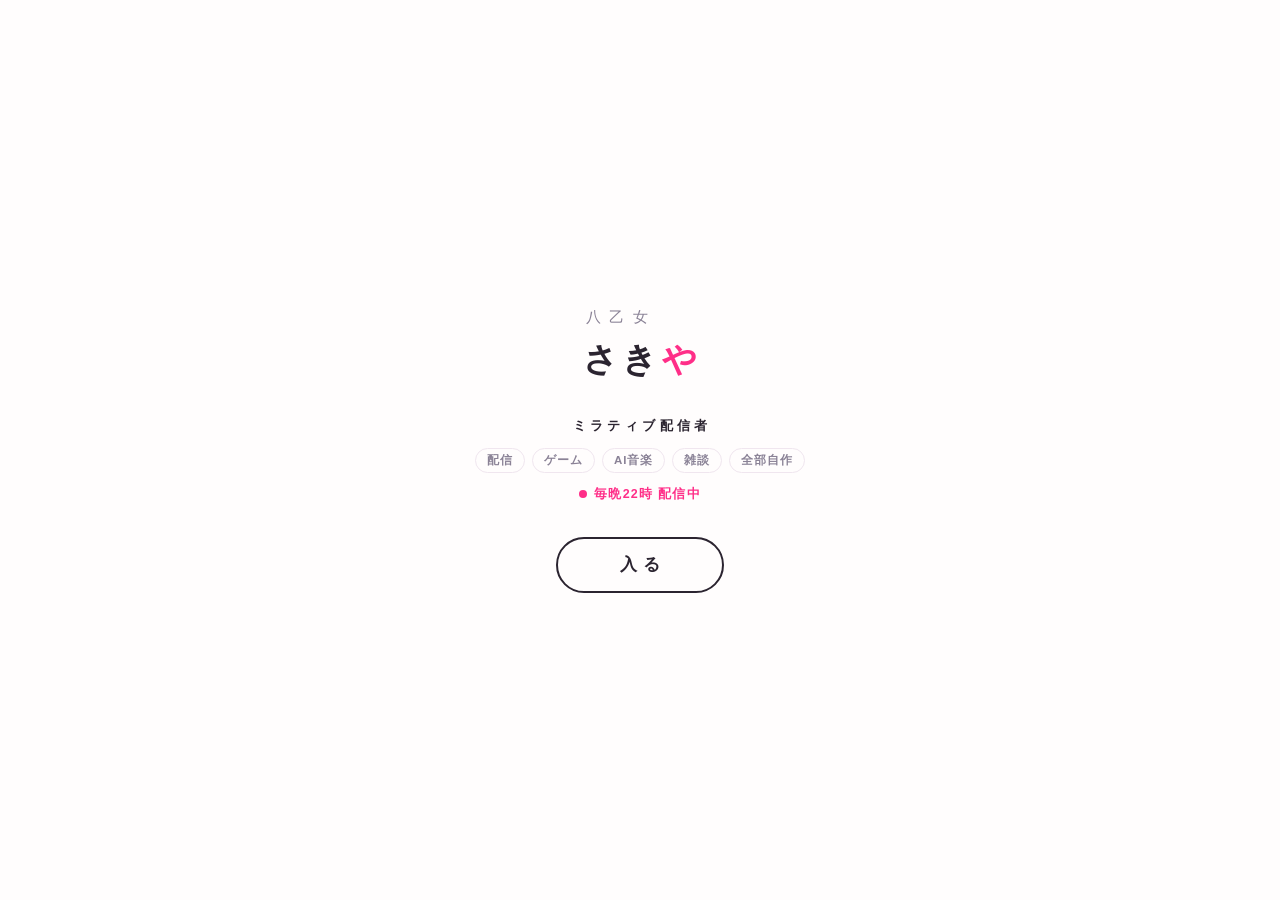
==== index.html @ 70480e02 "テレビパネルのMirrativカード用に横長バナー版エモモを用意し、顔が切れない切り取りに修正" ====
<!DOCTYPE html>
<html lang="ja">
<head>
<meta charset="UTF-8">
<meta name="viewport" content="width=device-width, initial-scale=1.0, viewport-fit=cover">
<title>八乙女さきや</title>
<meta name="description" content="八乙女さきやの公式サイト。ミラティブ配信者。YouTube動画・ゲーム・曲を全部自分で作る。">
<meta property="og:type" content="website">
<meta property="og:site_name" content="八乙女さきや">
<meta property="og:title" content="八乙女さきや｜公式サイト">
<meta property="og:description" content="八乙女さきやの公式サイト。ミラティブ配信者。YouTube動画・ゲーム・曲を全部自分で作る。">
<meta property="og:url" content="https://sakiyayoi.github.io/">
<meta property="og:image" content="https://sakiyayoi.github.io/assets/og-card.jpg">
<meta property="og:image:type" content="image/jpeg">
<meta property="og:image:width" content="1200">
<meta property="og:image:height" content="630">
<meta property="og:image:alt" content="八乙女さきや ミニキャラ">
<meta name="twitter:card" content="summary_large_image">
<meta name="twitter:title" content="八乙女さきや｜公式サイト">
<meta name="twitter:description" content="八乙女さきやの公式サイト。ミラティブ配信者。YouTube動画・ゲーム・曲を全部自分で作る。">
<meta name="twitter:image" content="https://sakiyayoi.github.io/assets/og-card.jpg">
<meta name="theme-color" content="#fffdfd">
<link rel="icon" href="data:image/svg+xml,%3Csvg xmlns='http://www.w3.org/2000/svg' viewBox='0 0 32 32'%3E%3Ccircle cx='16' cy='16' r='13' fill='%23ff2e88'/%3E%3C/svg%3E">
<style>
:root{
--pink:#ff2e88;
--purple:#8b3dff;
--ink:#2b2430;
--sub:#8a8296;
--paper:#fffdfd;
--line:#f0e6ef;
/* モーション仕様：出現=quint-out／長い出現=expo-out／画面内の移動=quart-in-out／退場=ease-exit（入口の約70%）。
   オーバーシュート（bounce/elastic）は使わない。時間: 押下140ms／UI 240ms／パネル450ms／入室550ms */
--ease-out:cubic-bezier(.22,1,.36,1);
--ease-expo:cubic-bezier(.16,1,.3,1);
--ease-inout:cubic-bezier(.76,0,.24,1);
--ease-exit:cubic-bezier(.55,.06,.68,.19);
--t-press:.14s;
--t-ui:.24s;
--t-panel:.45s;
--t-enter:.55s;
}
*{margin:0;padding:0;box-sizing:border-box;-webkit-tap-highlight-color:transparent}
html,body{height:100%}
body{
font-family:"Hiragino Maru Gothic ProN","Hiragino Sans","Noto Sans JP",sans-serif;
background:var(--paper);
color:var(--ink);
overflow:hidden;
}
button{font-family:inherit;border:none;background:none;cursor:pointer;color:inherit}
a{color:inherit}

/* ---------- 玄関 ---------- */
#gate{
position:fixed;inset:0;z-index:30;
display:flex;flex-direction:column;align-items:center;justify-content:center;gap:34px;
background:var(--paper);
transition:opacity var(--t-enter) var(--ease-expo), transform var(--t-enter) var(--ease-expo);
}
#gate.gone{opacity:0;transform:scale(1.06);pointer-events:none}
#gate .name{font-size:15px;letter-spacing:.55em;color:var(--sub);text-indent:.55em;font-weight:400}
#gate .name b{display:block;font-size:34px;letter-spacing:.14em;color:var(--ink);font-weight:800;margin-top:10px;text-indent:.14em}
#gate .name b .p{color:var(--pink)}
#gate .g-info{display:flex;flex-direction:column;align-items:center;gap:13px}
#gate .g-role{font-size:13px;font-weight:800;letter-spacing:.34em;text-indent:.34em;color:var(--ink)}
#gate .g-chips{display:flex;gap:7px;flex-wrap:wrap;justify-content:center}
#gate .g-chips span{font-size:11.5px;font-weight:700;letter-spacing:.08em;color:var(--sub);border:1.5px solid var(--line);border-radius:99px;padding:4px 11px}
#gate .g-live{display:inline-flex;align-items:center;gap:7px;font-size:12.5px;font-weight:800;letter-spacing:.1em;color:var(--pink)}
#gate .g-live .dot{width:8px;height:8px;border-radius:50%;background:var(--pink);flex:none}
#enterBtn{
min-width:168px;min-height:56px;padding:14px 34px;
border-radius:999px;border:2px solid var(--ink);
font-size:17px;font-weight:700;letter-spacing:.3em;text-indent:.3em;
transition:transform var(--t-press) var(--ease-out), background var(--t-ui) ease, color var(--t-ui) ease;
}
#enterBtn:active{transform:scale(.94);background:var(--pink);border-color:var(--pink);color:#fff}

/* ---------- 部屋 ---------- */
#room{
position:fixed;inset:0;
opacity:0;transform:scale(.965);
transition:opacity var(--t-enter) var(--ease-expo), transform var(--t-enter) var(--ease-expo);
pointer-events:none;
}
#room.on{opacity:1;transform:scale(1);pointer-events:auto}
#stage{
position:absolute;left:50%;top:50%;
transform:translate(-50%,-50%);
width:min(100vw, calc(100dvh * 0.7544));
aspect-ratio:1376 / 1824;
background:url('assets/parts/room-bg.webp') center / 100% 100% no-repeat;
}
.room-name{
position:absolute;top:3.2%;left:0;right:0;
text-align:center;font-size:13px;letter-spacing:.4em;text-indent:.4em;color:var(--sub);
}
.room-name b{color:var(--ink)}

/* ---------- ヒーロースライダー（壁のポスター） ---------- */
#hero{position:absolute;left:17%;top:12%;width:55%;z-index:2}
.hero-frame{
position:relative;background:#fff;padding:5px;border-radius:12px;
box-shadow:0 6px 18px rgba(43,36,48,.10);overflow:hidden;
}
.hero-view{overflow:hidden;border-radius:10px;touch-action:pan-y}
.hero-track{display:flex;transition:transform .6s var(--ease-inout)}
.hero-slide{position:relative;flex:0 0 100%;aspect-ratio:8/5;display:block;background:#f3eefc;-webkit-user-drag:none}
.hero-slide img{width:100%;height:100%;object-fit:cover;display:block;pointer-events:none}
.hero-cap{
position:absolute;left:8px;bottom:8px;display:flex;align-items:center;gap:7px;
background:rgba(255,255,255,.93);border-radius:99px;padding:3px 12px 3px 3px;
box-shadow:0 2px 8px rgba(43,36,48,.18);
}
.hero-cap .tag{font-size:11px}
.hero-cap .hero-ttl{font-size:13px;font-weight:800;letter-spacing:.03em;white-space:nowrap}
.hero-arrow{
position:absolute;top:50%;transform:translateY(-50%);z-index:3;
width:44px;height:44px;display:flex;align-items:center;justify-content:center;
}
.hero-arrow::after{
content:'';position:absolute;width:34px;height:34px;border-radius:50%;
background:rgba(255,255,255,.88);box-shadow:0 2px 8px rgba(43,36,48,.22);
}
.hero-arrow span{position:relative;z-index:1;font-size:21px;font-weight:800;color:var(--ink);line-height:1;margin-top:-2px}
.hero-arrow.prev{left:0}
.hero-arrow.next{right:0}
.hero-arrow:active::after{background:var(--pink)}
.hero-arrow:active span{color:#fff}
.hero-dots{display:flex;justify-content:center;margin-top:0}
.hero-dots button{width:32px;height:44px;display:flex;align-items:center;justify-content:center}
.hero-dots button::after{
content:'';width:7px;height:7px;border-radius:99px;background:#e0d0ea;
transition:width var(--t-ui) var(--ease-out), background var(--t-ui) ease;
}
.hero-dots button.on::after{width:17px;background:var(--pink)}

.obj{
position:absolute;display:flex;flex-direction:column;align-items:center;gap:2px;
padding:0;border-radius:20px;
transition:transform var(--t-ui) var(--ease-out);
}
.obj:active{transform:scale(.94)}
.obj::after,#chara::after{content:'';position:absolute;inset:-10px}
.obj img{display:block;width:100%;pointer-events:none}
.desk-sec{font-size:11px;letter-spacing:.2em;color:var(--sub);font-weight:800;margin:2px 0 10px}
.desk-sec.next{margin-top:18px}
/* 輪郭線：常時は消えている。ツアー/ハイライトの間だけ柔らかく光り、背景タップのヒントで全体が短く光る */
.obj .ring{
position:absolute;inset:0;border-radius:20px;border:1.5px solid rgba(255,46,136,.55);
opacity:0;pointer-events:none;
}
.obj.highlight .ring{animation:softPulse 1.2s var(--ease-out) 3}
.obj.tour .ring{animation:softPulse 1.1s var(--ease-out) 1}
@keyframes softPulse{0%{opacity:0;transform:scale(.985)}35%{opacity:.5}100%{opacity:0;transform:scale(1.012)}}
#stage.hint .ring{animation:hintPulse .9s var(--ease-out) 1}
@keyframes hintPulse{0%{opacity:0}30%{opacity:.3}100%{opacity:0}}

#obj-tv{left:9.8%;bottom:19.9%;width:20.2%}
#obj-game{left:19.4%;bottom:14.9%;width:19.5%}
#obj-desk{left:38.8%;bottom:19.1%;width:31%}
#obj-speaker{left:59.7%;bottom:31.5%;width:7.9%;z-index:3}
#obj-post{left:2.6%;bottom:2.4%;width:8.6%;z-index:2}

#plant{
position:absolute;left:34.2%;bottom:22.3%;width:5.3%;
pointer-events:none;z-index:1;
}
#plant img{display:block;width:100%}

#chara{
position:absolute;left:48%;bottom:9%;
width:14.5%;padding:0;border-radius:22px;z-index:4;
pointer-events:none;
}
#chara .bob{display:block;width:100%;aspect-ratio:356/560;background-image:url('assets/parts/chara-idle.webp');background-size:200% 100%;background-position:0 0;background-repeat:no-repeat;transform-origin:50% 100%}
#chara .notes{position:absolute;left:0;right:0;top:-13%;height:0;opacity:0;transition:opacity .45s var(--ease-out);pointer-events:none}
#chara.music .notes{opacity:1}
#chara .notes span{position:absolute;bottom:0;font-weight:800;line-height:1;animation:noteFloat 2.6s linear infinite}
#chara .notes span:nth-child(1){left:14%;font-size:17px;color:var(--pink)}
#chara .notes span:nth-child(2){left:52%;font-size:21px;color:var(--purple);animation-delay:.75s}
#chara .notes span:nth-child(3){left:80%;font-size:15px;color:var(--pink);animation-delay:1.5s}
#chara .hearts{position:absolute;left:0;right:0;top:-14%;height:0;opacity:0;transition:opacity .4s var(--ease-out);pointer-events:none}
#chara.ikebo .hearts{opacity:1}
#chara .hearts span{position:absolute;bottom:0;font-weight:800;line-height:1;color:var(--pink);animation:noteFloat 2.4s linear infinite}
#chara .hearts span:nth-child(1){left:10%;font-size:16px}
#chara .hearts span:nth-child(2){left:48%;font-size:21px;animation-delay:.7s}
#chara .hearts span:nth-child(3){left:82%;font-size:14px;animation-delay:1.3s}
@keyframes noteFloat{0%{transform:translate(0,0) rotate(-6deg) scale(.85);opacity:0}16%{opacity:1}55%{transform:translate(3px,-26px) rotate(4deg) scale(1)}100%{transform:translate(-2px,-50px) rotate(10deg) scale(1);opacity:0}}
#chara .ring{position:absolute;inset:0;border-radius:22px;border:1.5px solid rgba(139,61,255,.55);opacity:0;pointer-events:none}
#chara.highlight .ring{animation:softPulse 1.2s var(--ease-out) 3}
#chara.tour .ring{animation:softPulse 1.1s var(--ease-out) 1}

#sunsun{
position:absolute;left:75.5%;bottom:2.5%;
width:11%;padding:0;border-radius:20px;z-index:3;
transform-origin:50% 100%;
transition:transform var(--t-ui) var(--ease-out);
}
#sunsun:active{transform:scale(.94)}
#sunsun img{width:100%;display:block;pointer-events:none}
#sunsun::after{content:'';position:absolute;inset:-6px}
/* ゾーン解決で転送されたタップの押し感（当たり判定の再設計） */
.obj.zbp,#sunsun.zbp{transform:scale(.94)}
/* スンスンのたまの動き：普段は静か。たまに傾く・揺れる・小さく跳ねる（鈍く、控えめに） */
#sunsun.idle-tilt{animation:sunTilt 2.6s var(--ease-inout) 1}
@keyframes sunTilt{0%,100%{transform:rotate(0deg)}30%,58%{transform:rotate(-2.4deg)}}
#sunsun.idle-sway{animation:sunSway 3.4s ease-in-out 1}
@keyframes sunSway{0%,100%{transform:rotate(0deg)}28%{transform:rotate(1.5deg)}64%{transform:rotate(-1.1deg)}}
#sunsun.idle-hop{animation:sunHop .95s var(--ease-out) 1}
@keyframes sunHop{0%,100%{transform:translateY(0) scale(1,1)}14%{transform:translateY(0) scale(1.04,.94)}42%{transform:translateY(-7%) scale(.99,1.02)}72%{transform:translateY(0) scale(1.03,.96)}88%{transform:translateY(0) scale(.995,1.01)}}
#sunsun.talking.rare{animation:squishBig .5s ease-in-out infinite}
@keyframes squishBig{0%,100%{transform:scale(1,1)}32%{transform:scale(1.11,.86)}64%{transform:scale(.95,1.06)}}

/* ---------- 吹き出し：たまに短く出て、余韻を持って消える ---------- */
.bubble{
position:absolute;left:50%;bottom:calc(100% + 9px);z-index:6;
transform:translateX(-50%) translateY(5px) scale(.92);
background:#fff;border:1.5px solid var(--line);border-radius:14px;
box-shadow:0 4px 14px rgba(43,36,48,.14);
padding:6px 11px;font-size:12.5px;font-weight:700;letter-spacing:.02em;color:var(--ink);
white-space:nowrap;opacity:0;pointer-events:none;
transition:opacity .2s var(--ease-exit), transform .2s var(--ease-exit);
}
.bubble.show{
opacity:1;transform:translateX(-50%) translateY(0) scale(1);
transition:opacity .26s var(--ease-out), transform .26s var(--ease-out);
}
.bubble::after{
content:'';position:absolute;left:50%;bottom:-5px;width:9px;height:9px;
transform:translateX(-50%) rotate(45deg);
background:#fff;border-right:1.5px solid var(--line);border-bottom:1.5px solid var(--line);
}
/* スンスンは右端寄り＆セリフが長いので、折り返し可にして幅を抑える */
#sunsun .bubble{font-size:12px;white-space:normal;width:max-content;max-width:150px;text-align:center;line-height:1.5}
/* テレビは左端寄りなので、ツアー案内の吹き出しも折り返し可にして幅を抑える */
#obj-tv .bubble{font-size:12px;white-space:normal;width:max-content;max-width:132px;text-align:center;line-height:1.5}

/* ---------- 床タップの印：歩行先に小さな輪が出て消える ---------- */
#tapmark{
position:absolute;width:34px;height:34px;margin:-17px 0 0 -17px;z-index:5;
border:2px solid rgba(255,46,136,.6);border-radius:50%;
opacity:0;pointer-events:none;
}
#tapmark.go{animation:tapRing .55s var(--ease-out) 1}
@keyframes tapRing{0%{opacity:.85;transform:scale(.35)}100%{opacity:0;transform:scale(1.15)}}

/* ---------- 右のドア（作品置き場へ） ---------- */
#obj-door{left:81.4%;bottom:5.2%;width:15.1%;aspect-ratio:623/2783;z-index:2;perspective:520px}
#obj-door .door-glow{
position:absolute;inset:0;
clip-path:polygon(0 0,100% 35.3%,100% 100%,0 64.7%);
background:linear-gradient(160deg,#fff7da,#ffd9ec);
opacity:0;transition:opacity .5s var(--ease-out);pointer-events:none;
}
#obj-door .door-leafwrap{
position:absolute;inset:0;pointer-events:none;
transform-origin:0% 32%;
transition:transform .85s var(--ease-out);
}
#obj-door .door-leafwrap img{width:100%;display:block}
#obj-door.opening .door-glow{opacity:1}
#obj-door.opening .door-leafwrap{transform:rotateY(-72deg)}
#obj-door.tour .door-leafwrap{animation:doorPulse 1.1s var(--ease-out) 1}
#obj-door.highlight .door-leafwrap{animation:doorPulse 1.2s var(--ease-out) 3}
@keyframes doorPulse{0%,100%{filter:drop-shadow(0 0 0 rgba(255,46,136,0))}50%{filter:drop-shadow(0 0 8px rgba(255,46,136,.45))}}
.door-glint{
position:absolute;left:86%;top:65%;margin:-7px 0 0 -7px;
font-size:13px;line-height:1;color:#ffcf4d;opacity:0;pointer-events:none;
animation:glintPulse 9.5s linear infinite;
}
@keyframes glintPulse{0%,90%,100%{opacity:0;transform:scale(.6) rotate(0deg)}94%{opacity:.75;transform:scale(1) rotate(24deg)}97%{opacity:.3}}

/* ---------- 物のアニメーション（部屋が生きてる気配） ---------- */
/* テレビ：画面に小さな映像が映っている（色と形がゆっくり変わるミニシーン＋走査線＋光の滲み）。
   画面の位置は tv.webp 実測：左17.5%／上12.7%／幅66%／高さ48% の内側に合わせる。明滅はさせない */
#obj-tv .tv-screen{
position:absolute;left:18%;top:13.4%;width:65%;height:47.2%;
border-radius:11% / 13%;overflow:hidden;pointer-events:none;z-index:1;
background:#232733;
box-shadow:inset 0 0 14px rgba(0,0,0,.45), 0 0 12px rgba(150,165,255,.13);
}
#obj-tv .tv-scene{position:absolute;inset:0;opacity:0;transition:opacity .45s var(--ease-out);animation:tvGlow 7.5s ease-in-out infinite}
#obj-tv .tv-scene.on{opacity:1}
@keyframes tvGlow{0%,100%{filter:brightness(1)}50%{filter:brightness(1.07)}}
#obj-tv .tv-scene::before,#obj-tv .tv-scene::after{
content:'';position:absolute;border-radius:50%;filter:blur(2px);
}
#obj-tv .tv-scene::before{
width:58%;height:58%;left:-8%;top:4%;
background:radial-gradient(circle at 40% 40%, var(--b1), transparent 70%);
animation:tvDrift 12s ease-in-out infinite alternate;
}
#obj-tv .tv-scene::after{
width:50%;height:50%;right:-6%;bottom:0;
background:radial-gradient(circle at 60% 60%, var(--b2), transparent 70%);
animation:tvDrift 15s ease-in-out infinite alternate-reverse;
}
@keyframes tvDrift{from{transform:translate(0,0) scale(1)}to{transform:translate(9%,6%) scale(1.12)}}
#obj-tv .sc-a{--b1:rgba(255,110,180,.85);--b2:rgba(150,110,255,.8);background:linear-gradient(155deg,#43305e,#6d3a72)}
#obj-tv .sc-b{--b1:rgba(140,220,255,.85);--b2:rgba(255,230,150,.75);background:linear-gradient(#2e6395 58%,#2c5240 58%)}
#obj-tv .sc-c{--b1:rgba(255,190,120,.9);--b2:rgba(255,110,130,.75);background:linear-gradient(165deg,#8a4258,#cf743f)}
#obj-tv .tv-lines{
position:absolute;inset:0;pointer-events:none;opacity:.5;
background:repeating-linear-gradient(to bottom, rgba(255,255,255,.05) 0 1px, transparent 1px 3px);
}
#obj-tv .tv-shine{
position:absolute;inset:0;pointer-events:none;
background:linear-gradient(115deg, rgba(255,255,255,.15), transparent 42%);
}
/* ゲーム機：電源ランプの呼吸（点滅でなく、ゆっくり明るさが揺れる） */
#obj-game .lamp{
position:absolute;left:43%;top:40%;width:7px;height:7px;border-radius:50%;
background:#ff4d6d;box-shadow:0 0 7px 2px rgba(255,77,109,.55);
animation:lampBreathe 3.6s ease-in-out infinite;pointer-events:none;z-index:2;
}
@keyframes lampBreathe{0%,100%{opacity:.55}50%{opacity:1}}
/* スピーカー：本体は揺らさない。音符だけが、たまにゆっくり浮かんでは消える */
#obj-speaker .notes{position:absolute;left:0;right:0;top:-40%;height:0;opacity:0;animation:spkNotes 12s linear infinite;pointer-events:none;z-index:4}
@keyframes spkNotes{0%,76%{opacity:0}84%,93%{opacity:1}100%{opacity:0}}
#obj-speaker .notes span{position:absolute;bottom:0;font-weight:800;line-height:1;animation:noteFloat 2.6s linear infinite}
#obj-speaker .notes span:nth-child(1){left:16%;font-size:12px;color:var(--pink)}
#obj-speaker .notes span:nth-child(2){left:56%;font-size:15px;color:var(--purple);animation-delay:.8s}
/* 観葉植物：風のような揺れ（強弱のあるガスト型）。机は揺らさない（家具は静かに置く） */
#plant img{animation:leafSway 7.5s ease-in-out infinite;transform-origin:50% 100%}
@keyframes leafSway{0%,100%{transform:rotate(-1.2deg)}32%{transform:rotate(.8deg)}52%{transform:rotate(1.25deg)}74%{transform:rotate(-.5deg)}}
#plant.tapwiggle{animation:plantWiggle .45s var(--ease-out)}
@keyframes plantWiggle{0%,100%{transform:rotate(0deg)}30%{transform:rotate(-2.2deg)}65%{transform:rotate(1.8deg)}}
#plant .flower{
position:absolute;left:50%;top:9%;width:34%;max-width:30px;
transform:translate(-50%,0) scale(0) rotate(-14deg);transition:transform .55s var(--ease-expo);
pointer-events:none;
}
#plant.bloomed .flower{transform:translate(-50%,0) scale(1) rotate(0deg)}
#plantHit{
position:absolute;left:33.9%;bottom:21.7%;width:6.9%;height:11.2%;
z-index:2;border-radius:16px;background:none;
}
#plantHit::after{content:'';position:absolute;inset:-8px -14px}
/* ヒーロー：光の反射が流れる */
.hero-frame::after{
content:'';position:absolute;top:-10%;bottom:-10%;left:-32%;width:34%;z-index:2;
background:linear-gradient(100deg,transparent,rgba(255,255,255,.22),transparent);
transform:skewX(-18deg);animation:heroShine 12s linear infinite;pointer-events:none;
}
@keyframes heroShine{0%,74%{left:-32%}94%,100%{left:114%}}

/* ---------- 作品置き場 ---------- */
#storageView{
position:fixed;inset:0;z-index:26;background:var(--paper);
opacity:0;visibility:hidden;transition:opacity var(--t-enter) var(--ease-expo), visibility 0s linear var(--t-enter);
}
#storageView.on{opacity:1;visibility:visible;transition:opacity var(--t-enter) var(--ease-expo), visibility 0s}
#storageStage{
position:absolute;left:50%;top:50%;
transform:translate(-50%,-50%);
width:min(100vw, calc(100dvh * 0.7544));
aspect-ratio:1376 / 1824;
background:linear-gradient(to bottom,#fdfbf9 0,#fdfbf9 75.7%,#d8ccd4 75.7%,#d8ccd4 75.95%,#f6eae9 75.95%,#f6eae9 100%);
}
.storage-name{
position:absolute;top:3.2%;left:0;right:0;
text-align:center;font-size:13px;letter-spacing:.4em;text-indent:.4em;color:var(--sub);
}
.storage-name b{color:var(--ink)}
#storageTabs{
position:absolute;top:7.4%;left:0;right:0;z-index:2;
display:flex;justify-content:center;gap:7px;padding:0 4%;
}
#storageTabs button{
position:relative;
font:inherit;font-size:12px;font-weight:800;letter-spacing:.08em;
padding:9px 14px;border-radius:999px;cursor:pointer;
background:#fff;color:var(--ink);border:2px solid rgba(43,36,48,.22);
transition:background var(--t-ui) ease,color var(--t-ui) ease,border-color var(--t-ui) ease,transform var(--t-press) var(--ease-out);
}
/* タブの当たりを44px相当まで広げる（見た目はそのまま） */
#storageTabs button::after{content:'';position:absolute;inset:-5px -3px}
#storageTabs button:active{transform:scale(.94)}
#storageTabs button.on{background:var(--pink);border-color:var(--pink);color:#fff}
#shelves{
position:absolute;left:6%;right:6%;top:13.8%;bottom:26.5%;
overflow-y:auto;overscroll-behavior:contain;padding:10px 2px 4px;
}
.sec-head{
font-size:11px;letter-spacing:.24em;color:var(--sub);font-weight:800;
margin:2px 0 10px 2px;
}
.sec-head b{color:var(--pink)}
.storage-sec{margin-bottom:9%}
.storage-sec:last-child{margin-bottom:2%}
.shelf{margin-bottom:8.5%}
.storage-sec .shelf:last-child{margin-bottom:0}
.shelf:last-child{margin-bottom:2%}
.shelf-items{display:flex;justify-content:center;align-items:flex-end;gap:5%}
.shelf-board{
height:9px;border-radius:5px;margin-top:7px;
background:linear-gradient(#e6c69c,#cfa06e);
box-shadow:0 3px 7px rgba(43,36,48,.16);
}
.work{width:29%;display:block;text-decoration:none;position:relative;transition:transform var(--t-press) var(--ease-out)}
.wlink{display:block;text-decoration:none;color:inherit;transition:transform var(--t-press) var(--ease-out)}
.wlink:active{transform:scale(.96)}
/* 応援カウンター：作品ごとに1つ。外部APIが落ちたら .off で静かに消える */
.cheer{
position:relative;min-height:40px;
display:flex;align-items:center;justify-content:center;gap:5px;
margin:8px auto 0;padding:5px 13px;border-radius:999px;cursor:pointer;
border:1.5px solid rgba(255,46,136,.45);background:#fff;color:var(--pink);
font:inherit;font-size:11.5px;font-weight:800;letter-spacing:.04em;
transition:transform var(--t-press) var(--ease-out), background .2s ease, color .2s ease;
}
.cheer:active{transform:scale(.93)}
/* 応援ボタンの当たりを44px相当まで広げる（見た目はそのまま） */
.cheer::after{content:'';position:absolute;inset:-4px -8px}
.cheer .c-heart{font-size:12px;line-height:1}
.cheer .cheer-n{font-variant-numeric:tabular-nums}
.cheer.done{background:var(--pink);border-color:var(--pink);color:#fff;cursor:default}
.cheer.off{display:none}
.cheer.pop{animation:cheerPop .45s var(--ease-out) 1}
@keyframes cheerPop{0%{transform:scale(1)}40%{transform:scale(1.16)}100%{transform:scale(1)}}
/* 棚の作品の輪郭線も部屋と同じ扱い：常時は消え、置き場を開いた直後だけ薄く見え、背景タップで短く光る */
.work::after{
content:'';position:absolute;inset:-5px;border-radius:16px;
border:1.5px solid rgba(255,46,136,.5);opacity:0;pointer-events:none;
transition:opacity .7s var(--ease-out);
}
#storageView.touring .work::after{opacity:.16}
#storageView.hint .work::after{animation:hintPulse .9s var(--ease-out) 1}
/* --- 作品を「物」の形に --- */
.obj3d{
position:relative;display:block;z-index:0;
box-shadow:0 10px 13px -8px rgba(43,36,48,.5);
}
.obj3d .cover{display:block;position:relative;z-index:1;overflow:hidden}
.obj3d .cover img{width:100%;aspect-ratio:4/3;object-fit:cover;display:block}
.obj3d .wface{
aspect-ratio:4/3;position:relative;
display:flex;align-items:flex-end;padding:9px;overflow:hidden;color:#fff;
}
.obj3d .wface svg{position:absolute;right:8px;top:8px;opacity:.9}
.obj3d .wface .fttl{font-size:13px;font-weight:800;text-shadow:0 1px 8px rgba(0,0,0,.18);z-index:1}
/* ゲーム：パッケージケース（左に背、濃色の筐体） */
.o-game{
background:linear-gradient(160deg,#3d3d4e,#23232f);
padding:6px 6px 6px 15px;border-radius:5px 9px 9px 5px;
}
.o-game::before{
content:"";position:absolute;left:6px;top:5px;bottom:5px;width:3px;border-radius:2px;
background:linear-gradient(rgba(255,255,255,.5),rgba(255,255,255,.12));
}
.o-game::after{
content:"";position:absolute;right:2px;top:4px;bottom:4px;width:2px;border-radius:2px;
background:rgba(255,255,255,.16);
}
.o-game .cover{border-radius:3px 6px 6px 3px}
/* 曲：CDケース（盤が上から覗く、透明プラケース） */
.o-cd{background:transparent;box-shadow:none}
.o-cd .disc{
position:absolute;z-index:0;top:-11%;right:-4%;width:54%;aspect-ratio:1;border-radius:50%;
background:radial-gradient(circle,#fdfdff 0 16%,#cfcfe0 17% 30%,#f6f6fa 31% 52%,#c2c2d2 53% 74%,#ececf2 75% 100%);
box-shadow:0 2px 6px rgba(43,36,48,.25),inset 0 0 0 2px rgba(255,255,255,.5);
}
.o-cd .cover{
background:rgba(255,255,255,.92);border:1.5px solid rgba(43,36,48,.2);
padding:4px;border-radius:7px;
box-shadow:0 10px 13px -8px rgba(43,36,48,.5),inset 0 1px 0 rgba(255,255,255,.9);
}
.o-cd .cover img{border-radius:4px}
.o-cd .cover::after{
content:"";position:absolute;inset:0;border-radius:7px;pointer-events:none;
background:linear-gradient(115deg,transparent 55%,rgba(255,255,255,.35) 72%,transparent 88%);
}
/* サイト：本・アルバム（背表紙＋小口の紙） */
.o-book{
background:linear-gradient(90deg,#7c4f30,#9c663d 22%,#8a5836);
padding:6px 8px 6px 16px;border-radius:4px 8px 8px 4px;
}
.o-book::before{
content:"";position:absolute;left:5px;top:5px;bottom:5px;width:2px;border-radius:2px;
background:linear-gradient(rgba(255,215,150,.85),rgba(255,215,150,.35));
}
.o-book::after{
content:"";position:absolute;right:2px;top:5px;bottom:5px;width:4px;border-radius:1px;
background:repeating-linear-gradient(to right,#fdfaf2 0 1px,#ddd3bd 1px 2px);
}
.o-book .cover{border-radius:2px 5px 5px 2px}
.work .wttl{display:block;text-align:center;font-size:12px;font-weight:800;letter-spacing:.02em;margin-top:8px;line-height:1.35}
.work .wtag{display:flex;justify-content:center;margin-top:5px}
#storageDoor{
position:absolute;left:5%;bottom:24.4%;width:12.5%;z-index:2;
padding:0;border-radius:14px;transition:transform var(--t-press) var(--ease-out);
}
#storageDoor:active{transform:scale(.94)}
#storageDoor img{width:100%;display:block;pointer-events:none}
#storageDoor::after{content:'';position:absolute;inset:-8px}
#storageDoor .cap{
position:absolute;left:50%;top:calc(100% + 7px);transform:translateX(-50%);
font-size:11px;letter-spacing:.16em;color:var(--sub);font-weight:800;white-space:nowrap;
}
#sunsun .ring{position:absolute;inset:0;border-radius:20px;border:1.5px solid rgba(255,46,136,.55);opacity:0;pointer-events:none}
#sunsun.highlight .ring{animation:softPulse 1.2s var(--ease-out) 3}
#sunsun.tour .ring{animation:softPulse 1.1s var(--ease-out) 1}
#sunsun.talking{animation:squish .44s ease-in-out infinite}
@keyframes squish{0%,100%{transform:scale(1,1)}32%{transform:scale(1.05,.93)}64%{transform:scale(.975,1.03)}}

/* ---------- パネル ---------- */
#scrim{
position:fixed;inset:0;z-index:40;background:rgba(43,36,48,.16);
opacity:0;pointer-events:none;transition:opacity var(--t-ui) var(--ease-out);
}
#scrim.on{opacity:1;pointer-events:auto}
.panel{
position:fixed;left:0;right:0;bottom:0;z-index:50;
max-height:82dvh;overflow-y:auto;overscroll-behavior:contain;
background:#fff;border-radius:26px 26px 0 0;
box-shadow:0 -12px 44px rgba(139,61,255,.13);
padding:14px 20px calc(22px + env(safe-area-inset-bottom));
transform:translateY(105%);opacity:.4;
transition:transform var(--t-panel) var(--ease-inout), opacity var(--t-ui) var(--ease-out), visibility 0s linear var(--t-panel);
visibility:hidden;
}
.panel.on{transform:translateY(0);opacity:1;visibility:visible;transition:transform var(--t-panel) var(--ease-inout), opacity var(--t-ui) var(--ease-out), visibility 0s}
.panel .grab{width:42px;height:5px;border-radius:99px;background:var(--line);margin:0 auto 14px}
.panel h2{font-size:13px;letter-spacing:.3em;color:var(--sub);margin-bottom:14px;font-weight:700}
.panel h2 b{color:var(--ink);font-size:16px;letter-spacing:.08em}
.closeBtn{
position:absolute;top:12px;right:12px;width:44px;height:44px;border-radius:50%;
font-size:19px;color:var(--sub);display:flex;align-items:center;justify-content:center;
}
.closeBtn:active{background:var(--line)}

/* 実物カード */
.card{
display:block;text-decoration:none;border:1.5px solid var(--line);border-radius:18px;
overflow:hidden;margin-bottom:12px;background:#fff;
transition:transform var(--t-press) var(--ease-out);
}
.card:active{transform:scale(.975)}
.card .face{
height:104px;position:relative;display:flex;align-items:flex-end;padding:12px;
color:#fff;overflow:hidden;
}
.card .face svg{position:absolute;right:10px;top:10px;opacity:.9}
.card .face .ttl{font-size:19px;font-weight:800;letter-spacing:.04em;text-shadow:0 1px 8px rgba(0,0,0,.18);z-index:1}
.card .meta{display:flex;align-items:center;gap:8px;padding:10px 12px}
.tag{
font-size:11px;font-weight:800;letter-spacing:.12em;color:#fff;
background:var(--purple);border-radius:99px;padding:3px 9px;white-space:nowrap;
}
.tag.pink{background:var(--pink)}
.tag.dark{background:var(--ink)}
.card .meta .go{margin-left:auto;font-size:12px;color:var(--sub);font-weight:700;white-space:nowrap}
.face.f-live{background:linear-gradient(120deg,var(--pink),var(--purple))}
.face.f-yt{background:linear-gradient(120deg,#ff5c39,#ff2e88)}
.face.f-song{background:linear-gradient(120deg,var(--purple),#5b8cff)}
.face.f-ai{background:linear-gradient(120deg,#ff2e88,#8b3dff)}
.face.f-yu{background:linear-gradient(120deg,#39c2ff,#8b3dff)}
.face.f-kani{background:linear-gradient(120deg,#ff2e88,#ff9a3d)}
.face.f-ebi{background:linear-gradient(120deg,#8b3dff,#ff2e88)}
.face.f-usagori{background:linear-gradient(120deg,#ff783c,#ff2e88)}
.face.f-fairy{background:linear-gradient(120deg,#8b3dff,#39c2ff)}
.new-badge{position:absolute;top:10px;left:10px;z-index:2;background:#ffcf4d;color:#2b2430;font-size:11px;font-weight:800;letter-spacing:.14em;border-radius:99px;padding:4px 10px;box-shadow:0 2px 8px rgba(43,36,48,.25)}
.card{position:relative}
.work .new-badge{top:8px;left:8px}
.wdate{display:block;text-align:center;font-size:11px;color:var(--sub);font-weight:700;margin-top:4px;letter-spacing:.04em}
.storage-updated{position:absolute;top:5.6%;left:0;right:0;text-align:center;font-size:11px;letter-spacing:.14em;color:var(--sub);font-weight:700}
.hero-live-badge{position:absolute;top:10px;left:10px;z-index:2;background:var(--pink);color:#fff;font-size:11px;font-weight:800;letter-spacing:.1em;border-radius:99px;padding:5px 11px;box-shadow:0 2px 8px rgba(43,36,48,.25)}
.mirrativ-updated{font-size:11px;color:var(--sub);font-weight:700}
.hero-new{position:absolute;top:10px;left:10px;z-index:2;background:#ffcf4d;color:#2b2430;font-size:11px;font-weight:800;letter-spacing:.14em;border-radius:99px;padding:4px 10px;box-shadow:0 2px 8px rgba(43,36,48,.25)}
.meta .date{font-size:11px;color:var(--sub);font-weight:700;white-space:nowrap}
#dock{position:fixed;left:50%;transform:translateX(-50%);bottom:max(10px, env(safe-area-inset-bottom));z-index:24;display:flex;gap:8px;background:rgba(255,255,255,.94);border:1.5px solid var(--line);border-radius:999px;padding:6px;box-shadow:0 8px 24px rgba(43,36,48,.18)}
#dock a,#dock button{display:flex;align-items:center;gap:7px;font-size:13px;font-weight:800;letter-spacing:.03em;border-radius:999px;padding:10px 14px;text-decoration:none;transition:transform var(--t-press) var(--ease-out);white-space:nowrap}
#dock a:active,#dock button:active{transform:scale(.95)}
#liveBtn{background:linear-gradient(120deg,var(--pink),var(--purple));color:#fff}
#liveBtn .live-dot{width:8px;height:8px;border-radius:50%;background:#fff;flex:none;animation:lampBreathe 1.8s ease-in-out infinite}
#bonusBtn{background:#fff6fa;color:#d81b74;border:1.5px solid #ffd0e4}
#bonusBtn .bonus-dot{width:8px;height:8px;border-radius:50%;background:var(--pink);flex:none}
#bonusBtn.claimed{color:var(--sub);border-color:var(--line)}
#bonusBtn.claimed .bonus-dot{background:#d8ccd4}
.bonus-stats{display:flex;gap:8px;margin:12px 0}
.bonus-stat{flex:1;background:#fff0f7;border:1.5px solid #ffd0e4;border-radius:14px;padding:10px 8px;text-align:center}
.bonus-stat .n{font-size:22px;font-weight:800;color:#d81b74;line-height:1.1}
.bonus-stat .l{font-size:11px;font-weight:800;letter-spacing:.08em;color:var(--sub);margin-top:3px}
.bonus-stamps{display:flex;gap:6px;margin:10px 0 14px}
.bonus-stamp{flex:1;aspect-ratio:1;border-radius:12px;border:1.5px dashed var(--line);display:flex;flex-direction:column;align-items:center;justify-content:center;font-size:11px;font-weight:800;color:var(--sub);background:#fff}
.bonus-stamp.got{border-style:solid;border-color:#ffd0e4;background:#fff0f7;color:#d81b74}
.bonus-stamp.today{border-color:var(--pink)}
.bonus-stamp .s-emoji{font-size:18px;line-height:1.2}
.bonus-claim{display:block;width:100%;text-align:center;background:var(--pink);color:#fff;font-weight:800;font-size:16px;letter-spacing:.06em;border-radius:999px;padding:14px 16px;cursor:pointer;transition:transform var(--t-press) var(--ease-out)}
.bonus-claim:active{transform:scale(.97)}
.bonus-claim[disabled]{background:#e8e0ea;color:var(--sub);cursor:default;transform:none}
.bonus-reward{margin-top:14px;border:1.5px solid #ffd0e4;background:#fff6fa;border-radius:14px;padding:12px 14px;font-size:14.5px;line-height:1.7;display:none}
.bonus-reward.show{display:block;animation:bonusPop .45s var(--ease-out) 1}
@keyframes bonusPop{0%{transform:scale(.92);opacity:0}60%{transform:scale(1.04)}100%{transform:scale(1);opacity:1}}
.bonus-next{font-size:12px;color:var(--sub);line-height:1.7;margin-top:8px;text-align:center}

/* テレビパネル先頭の「まず見て」：実物サムネイルのカード */
.pick-label{font-size:11px;letter-spacing:.2em;color:var(--pink);font-weight:800;margin:2px 0 10px}
.card-first .face{height:150px;padding:0}
.card-first .face img{position:absolute;inset:0;width:100%;height:100%;object-fit:cover}
.card-first .play{
position:absolute;left:50%;top:50%;transform:translate(-50%,-50%);z-index:1;
width:52px;height:52px;border-radius:50%;background:rgba(255,46,136,.92);
box-shadow:0 4px 16px rgba(0,0,0,.25);
}
.card-first .play::after{
content:'';position:absolute;left:50%;top:50%;transform:translate(-36%,-50%);
border-left:16px solid #fff;border-top:10px solid transparent;border-bottom:10px solid transparent;
}
.card-first .meta .clip-ttl{font-weight:700;line-height:1.45}

/* テレビパネル末尾：配信で会うための大きめの出口 */
.meet-cta{margin-top:16px;background:linear-gradient(120deg,var(--pink),var(--purple));border-radius:18px;padding:18px 16px;text-align:center;color:#fff}
.meet-txt{font-size:16px;font-weight:800;letter-spacing:.06em;margin-bottom:12px}
.meet-btn{
display:flex;align-items:center;justify-content:center;min-height:52px;
background:#fff;color:var(--pink);border-radius:99px;text-decoration:none;
font-size:15px;font-weight:800;letter-spacing:.08em;
transition:transform var(--t-press) var(--ease-out);
}
.meet-btn:active{transform:scale(.97)}

.mini-link{
display:flex;align-items:center;gap:10px;text-decoration:none;
min-height:52px;padding:10px 4px;border-bottom:1px solid var(--line);
font-size:15px;font-weight:700;
}
.mini-link .go{margin-left:auto;color:var(--sub);font-size:12px}
.mini-link:active{color:var(--pink)}

.facts{list-style:none}
.facts li{
display:flex;gap:10px;align-items:baseline;padding:9px 2px;
border-bottom:1px solid var(--line);font-size:15px;
}
.facts li:last-child{border-bottom:none}
.facts .k{font-size:11px;letter-spacing:.14em;color:var(--sub);font-weight:800;white-space:nowrap;min-width:74px}
.note{font-size:12px;color:var(--sub);line-height:1.7;margin-top:6px}

/* 応援メッセージ（ポストのパネル） */
.msg-list{display:flex;flex-direction:column;gap:10px;margin:12px 0 14px}
.msg-card{border:1.5px solid var(--line);border-radius:14px;padding:10px 12px}
.msg-head{display:flex;align-items:center;gap:8px;margin-bottom:3px}
.msg-name{font-weight:800;font-size:13px}
.msg-to{font-size:10.5px;font-weight:800;letter-spacing:.08em;color:#fff;background:var(--purple);border-radius:99px;padding:2px 8px;white-space:nowrap}
.msg-text{font-size:14px;line-height:1.65;white-space:pre-wrap;word-break:break-word}
.msg-date{font-size:11px;color:var(--sub);margin-top:4px}
.msg-empty{font-size:13.5px;color:var(--sub);line-height:1.7;border:1.5px dashed var(--line);border-radius:14px;padding:12px 14px}
.msg-send{
display:block;text-align:center;text-decoration:none;
background:var(--pink);color:#fff;font-weight:800;font-size:15px;letter-spacing:.06em;
border-radius:999px;padding:13px 16px;
transition:transform var(--t-press) var(--ease-out);
}
.msg-send:active{transform:scale(.97)}
.msg-form{display:flex;flex-direction:column;gap:9px}
.msg-form input,.msg-form textarea{
font-family:inherit;font-size:14.5px;color:var(--ink);
border:1.5px solid var(--line);border-radius:12px;padding:10px 12px;background:#fff;
width:100%;box-sizing:border-box;
}
.msg-form textarea{resize:vertical;min-height:84px;line-height:1.6}
.msg-form input:focus,.msg-form textarea:focus{outline:none;border-color:var(--pink)}
.msg-form .msg-send{border:none;font-family:inherit;cursor:pointer;width:100%}
.msg-form .msg-send[disabled]{opacity:.55;cursor:default;transform:none}
.msg-status{font-size:12.5px;color:var(--sub);line-height:1.6;margin:0}
.msg-status.ok{color:#d81b74;font-weight:700}

/* プロフィール */
.prof-head{display:flex;align-items:center;gap:14px;margin-bottom:14px}
.prof-head .thumb{
flex:none;width:78px;height:92px;border-radius:20px;
background:linear-gradient(150deg,#ffeef6,#f1eaff);
display:flex;align-items:flex-end;justify-content:center;overflow:hidden;
}
.prof-head .thumb img{width:88%;display:block}
.prof-name{font-size:21px;font-weight:800;letter-spacing:.06em}
.prof-name span{color:var(--pink)}
.chips{display:flex;flex-wrap:wrap;gap:7px;margin-top:9px}
.chip{
font-size:13px;font-weight:800;letter-spacing:.04em;line-height:1;
padding:9px 14px;border-radius:99px;white-space:nowrap;
background:#fff0f7;color:#d81b74;border:1.5px solid #ffd0e4;
}
.chip.purple{background:#f2ecff;color:#6d28d9;border-color:#dcc8ff}
.chip.dark{background:#f3f0f5;color:var(--ink);border-color:#e2dbe8}
.facts a{color:var(--pink);font-weight:700;text-decoration:none}
.facts a:active{text-decoration:underline}
.likes{margin-top:20px}
.likes .ttl{font-size:11px;letter-spacing:.2em;color:var(--sub);font-weight:800;margin-bottom:2px}

/* プロフィール（名刺＋紹介） */
.prof-yomi{font-size:12px;color:var(--sub);letter-spacing:.18em;font-weight:700;margin-top:3px}
.live-badge{display:inline-flex;align-items:center;gap:7px;margin-top:9px;background:var(--pink);color:#fff;font-size:12.5px;font-weight:800;letter-spacing:.05em;line-height:1;padding:8px 13px;border-radius:99px}
.live-badge .dot{width:8px;height:8px;border-radius:50%;background:#fff;flex:none}
.chip.badge{background:#fff6d8;color:#7c5c00;border-color:#ecc95c}
.prof-intro{font-size:16px;line-height:1.85;margin:6px 0 16px}
.prof-sec{font-size:11px;letter-spacing:.2em;color:var(--sub);font-weight:800;margin:16px 0 2px}
.achv{display:flex;flex-wrap:wrap;gap:7px;margin-top:9px}
.prof-links{display:flex;gap:10px;margin-top:22px}
.prof-links a{
flex:1;display:flex;align-items:center;justify-content:center;
min-height:50px;border-radius:14px;text-decoration:none;
font-size:14px;font-weight:800;letter-spacing:.03em;
transition:transform var(--t-press) var(--ease-out);
}
.prof-links a:active{transform:scale(.97)}
.prof-links .pl-live{background:var(--pink);color:#fff}
.prof-links .pl-yt{background:var(--ink);color:#fff}
.prof-works{
display:flex;align-items:center;gap:10px;width:100%;margin-top:10px;
min-height:52px;padding:10px 14px;border-radius:14px;border:1.5px solid var(--line);
background:#fff;font-size:14.5px;font-weight:800;color:var(--ink);text-align:left;cursor:pointer;
transition:transform var(--t-press) var(--ease-out);
}
.prof-works:active{transform:scale(.98)}
.prof-works .go{margin-left:auto;color:var(--sub);font-size:12px}

@media (prefers-reduced-motion: reduce){
*,*::before,*::after{transition:none!important;animation:none!important}
#gate.gone{display:none}
.panel{transform:none;opacity:0}
.panel.on{opacity:1}
}
</style>
</head>
<body>

<!-- 玄関 -->
<div id="gate">
<h1 class="name">八乙女<b>さき<span class="p">や</span></b></h1>
<div class="g-info">
<div class="g-role">ミラティブ配信者</div>
<div class="g-chips"><span>配信</span><span>ゲーム</span><span>AI音楽</span><span>雑談</span><span>全部自作</span></div>
<div class="g-live"><span class="dot"></span>毎晩22時 配信中</div>
</div>
<button id="enterBtn" type="button">入る</button>
</div>

<!-- 部屋 -->
<main id="room" aria-hidden="true">
<div id="stage">
<div class="room-name"><b>八乙女さきや</b> の部屋</div>

<div id="hero" aria-label="ピックアップ">
<div class="hero-frame" id="heroFrame">
<div class="hero-view">
<div class="hero-track" id="heroTrack">
<a class="hero-slide" draggable="false" href="https://www.mirrativ.com/user/150564080" target="_blank" rel="noopener" aria-label="配信：Mirrativ">
<img src="assets/parts/mirrativ-emomo.webp" alt="" draggable="false" loading="lazy" decoding="async">
<span class="hero-live-badge">毎晩22時 配信</span>
<span class="hero-cap"><span class="tag pink">配信</span><span class="hero-ttl">Mirrativ 配信</span></span>
</a>
<a class="hero-slide" draggable="false" href="https://sakiyayoi.github.io/usagori3d/" target="_blank" rel="noopener" aria-label="ゲーム：うさぎ、ゴリラを殴る。3D">
<img src="assets/parts/hero-usagori-real.webp" alt="" draggable="false">
<span class="hero-new">NEW</span>
<span class="hero-cap"><span class="tag">ゲーム</span><span class="hero-ttl">うさぎ、ゴリラを殴る。3D</span></span>
</a>
<a class="hero-slide" draggable="false" href="https://sakiyayoi.github.io/chodoii-yukagen/" target="_blank" rel="noopener" aria-label="ゲーム：ちょうどいい湯かげん">
<img src="assets/parts/hero-yukagen-real.webp" alt="" draggable="false" loading="lazy" decoding="async">
<span class="hero-cap"><span class="tag">ゲーム</span><span class="hero-ttl">ちょうどいい湯かげん</span></span>
</a>
<a class="hero-slide" draggable="false" href="https://youtube.com/watch?v=i6zgNb9RhZI" target="_blank" rel="noopener" aria-label="曲・MV：そばにいて">
<img src="assets/parts/hero-song-real.webp" alt="" draggable="false">
<span class="hero-cap"><span class="tag pink">曲・MV</span><span class="hero-ttl">そばにいて</span></span>
</a>
</div>
</div>
<button class="hero-arrow prev" id="heroPrev" type="button" aria-label="前のポスター"><span>‹</span></button>
<button class="hero-arrow next" id="heroNext" type="button" aria-label="次のポスター"><span>›</span></button>
</div>
<div class="hero-dots" id="heroDots">
<button type="button" aria-label="ポスター1：Mirrativ 配信"></button>
<button type="button" aria-label="ポスター2：うさぎ、ゴリラを殴る。3D"></button>
<button type="button" aria-label="ポスター3：ちょうどいい湯かげん"></button>
<button type="button" aria-label="ポスター4：そばにいて"></button>
</div>
</div>

<button class="obj" id="obj-tv" type="button" data-panel="tv" aria-label="テレビ：配信と動画">
<span class="ring"></span>
<span class="bubble" id="tvBubble" aria-hidden="true"></span>
<img src="assets/parts/tv.webp" alt="">
<span class="tv-screen" aria-hidden="true">
<span class="tv-scene sc-a on"></span>
<span class="tv-scene sc-b"></span>
<span class="tv-scene sc-c"></span>
<span class="tv-lines"></span>
<span class="tv-shine"></span>
</span>
</button>

<button class="obj" id="obj-game" type="button" data-panel="game" aria-label="ゲーム機：ゲーム">
<span class="ring"></span>
<img src="assets/parts/console.webp" alt="">
<span class="lamp" aria-hidden="true"></span>
</button>

<div id="plant" aria-hidden="true">
<img src="assets/parts/plant.webp" alt="" loading="lazy" decoding="async">
<span class="flower"><svg viewBox="0 0 40 40" width="100%" height="100%"><circle cx="20" cy="11" r="6.4" fill="#ff7eb6"/><circle cx="28.6" cy="17.2" r="6.4" fill="#ff7eb6"/><circle cx="25.3" cy="27.8" r="6.4" fill="#ff7eb6"/><circle cx="14.7" cy="27.8" r="6.4" fill="#ff7eb6"/><circle cx="11.4" cy="17.2" r="6.4" fill="#ff7eb6"/><circle cx="20" cy="19.5" r="4.4" fill="#ffcf4d"/></svg></span>
</div>
<button id="plantHit" type="button" aria-label="観葉植物"></button>

<button class="obj" id="obj-desk" type="button" data-panel="desk" aria-label="机：制作机">
<span class="ring"></span>
<img src="assets/parts/desk.webp" alt="">
</button>

<button class="obj" id="obj-speaker" type="button" data-panel="speaker" aria-label="スピーカー：曲">
<span class="ring"></span>
<img src="assets/parts/speaker.webp" alt="">
<span class="notes" aria-hidden="true"><span>♪</span><span>♫</span></span>
</button>

<button id="chara" type="button" data-panel="profile" aria-label="さきや：プロフィール">
<span class="ring"></span>
<span class="notes" aria-hidden="true"><span>♪</span><span>♫</span><span>♪</span></span>
<span class="hearts" aria-hidden="true"><span>♥</span><span>♥</span><span>♥</span></span>
<span class="bubble" id="charaBubble" aria-hidden="true"></span>
<span class="bob" role="img" aria-label="八乙女さきや ミニキャラ"></span>
</button>

<button id="sunsun" type="button" aria-label="スンスン：押すと喋る">
<span class="ring"></span>
<img src="assets/parts/sunsun.webp" alt="ピンクのミニスンスン" loading="lazy" decoding="async">
<span class="bubble" id="sunBubble" aria-hidden="true"></span>
</button>

<button class="obj" id="obj-door" type="button" aria-label="ドア：作品置き場へ">
<span class="door-glow" aria-hidden="true"></span>
<span class="door-leafwrap" aria-hidden="true"><img src="assets/parts/door.webp" alt=""><span class="door-glint">✦</span></span>
</button>

<button class="obj" id="obj-post" type="button" data-panel="post" aria-label="ポスト：応援メッセージ">
<span class="ring"></span>
<img src="assets/parts/post.webp" alt="" loading="lazy" decoding="async">
</button>
<div id="tapmark" aria-hidden="true"></div>
</div>
</main>
<div id="dock">
<a id="liveBtn" href="https://www.mirrativ.com/user/150564080" target="_blank" rel="noopener" aria-label="Mirrativ配信：毎晩22時"><span class="live-dot" aria-hidden="true"></span>Mirrativ 毎晩22時</a>
<button id="bonusBtn" type="button" data-panel="bonus" aria-label="今日のログインボーナス"><span class="bonus-dot" aria-hidden="true"></span>今日のボーナス</button>
</div>

<!-- 作品置き場 -->
<div id="storageView" aria-hidden="true">
<div id="storageStage">
<div class="storage-name">さきやの <b>作品置き場</b></div>
<div id="storageTabs" aria-label="カテゴリ"></div>
<div id="shelves"></div>
<button id="storageDoor" type="button" aria-label="部屋にもどる">
<img src="assets/parts/door-front.webp" alt="">
<span class="cap">部屋へもどる</span>
</button>
</div>
</div>

<div id="scrim"></div>

<!-- テレビ：面白い実物を先頭に -->
<section class="panel" id="panel-tv" aria-label="配信と動画">
<div class="grab"></div>
<button class="closeBtn" type="button" data-close aria-label="閉じる">✕</button>
<h2>テレビ ｜ <b>配信と動画</b></h2>
<a class="card card-first" href="https://www.mirrativ.com/user/150564080" target="_blank" rel="noopener">
<div class="face f-live">
<img src="assets/parts/mirrativ-emomo-banner.webp" alt="八乙女さきやのエモモ（Mirrativ公式から取得・2026.11.23時点）" draggable="false" style="object-position:center top">
<span class="hero-live-badge">毎晩22時 配信</span>
<span class="play" aria-hidden="true"></span>
</div>
<div class="meta"><span class="tag pink">配信</span><span>Mirrativ｜八乙女さきや</span><span class="mirrativ-updated">カード 2026.11.23時点</span><span class="go">会いにいく →</span></div>
</a>
<div class="pick-label">まず見て</div>
<a class="card card-first" href="https://www.youtube.com/watch?v=Am6hFXN9PB4" target="_blank" rel="noopener">
<div class="face f-clip">
<img src="assets/parts/tv-clip.webp" alt="配信切り抜きShorts「雪山にスーツで出張!?」のサムネイル" draggable="false">
<span class="play" aria-hidden="true"></span>
</div>
<div class="meta"><span class="tag pink">切り抜き</span><span class="clip-ttl">雪山にスーツで出張!? ホラゲで働き方を心配し始めた</span><span class="go">見る →</span></div>
</a>
<a class="card" href="https://www.youtube.com/@yaotome_sakiya" target="_blank" rel="noopener">
<div class="face f-yt">
<svg width="30" height="30" viewBox="0 0 30 30"><path d="M11 8 L23 15 L11 22 Z" fill="#fff"/></svg>
<span class="ttl">YouTube 動画</span>
</div>
<div class="meta"><span class="tag dark">動画</span><span>八乙女さきや</span><span class="go">ひらく →</span></div>
</a>
<div class="meet-cta">
<div class="meet-txt">今夜22時、配信で会おう</div>
<a class="meet-btn" href="https://www.mirrativ.com/user/150564080" target="_blank" rel="noopener">Mirrativ で会う →</a>
</div>
</section>

<!-- ゲーム機：各ゲームを実物カードで -->
<section class="panel" id="panel-game" aria-label="ゲーム">
<div class="grab"></div>
<button class="closeBtn" type="button" data-close aria-label="閉じる">✕</button>
<h2>ゲーム機 ｜ <b>あそぶ</b></h2>
<a class="card" href="https://sakiyayoi.github.io/usagori3d/" target="_blank" rel="noopener">
<div class="face f-usagori">
<svg width="34" height="34" viewBox="0 0 34 34"><circle cx="13" cy="20" r="6" fill="#fff"/><path d="M10 15 q-2-7 1-9 q3 1 2 7 M16 15 q1-7 4-7 q2 2-1 8" fill="#fff"/></svg>
<span class="ttl">うさぎ、ゴリラを殴る。3D</span>
</div>
<div class="meta"><span class="tag">ゲーム</span><span>巨大ゴリラと75秒ボス戦</span><span class="date">2026.11.23</span><span class="go">あそぶ →</span></div>
</a>
<a class="card" href="https://sakiyayoi.github.io/chodoii-yukagen/" target="_blank" rel="noopener">
<div class="face f-yu">
<svg width="34" height="34" viewBox="0 0 34 34"><path d="M4 24 q5-4 10 0 t10 0 t6 0" stroke="#fff" stroke-width="2.6" fill="none" stroke-linecap="round"/><path d="M10 16 q2-5 5-5 M19 13 q3-3 6-1" stroke="#fff" stroke-width="2.2" fill="none" stroke-linecap="round" opacity=".8"/></svg>
<span class="ttl">ちょうどいい湯かげん</span>
</div>
<div class="meta"><span class="tag">ゲーム</span><span>お湯の温度を合わせる</span><span class="go">あそぶ →</span></div>
</a>
<a class="card" href="https://sakiyayoi.github.io/sakiya-crab-flight-play/" target="_blank" rel="noopener">
<div class="face f-kani">
<svg width="34" height="34" viewBox="0 0 34 34"><ellipse cx="17" cy="21" rx="8" ry="5.5" fill="#fff"/><circle cx="12" cy="16" r="2" fill="#fff"/><circle cx="22" cy="16" r="2" fill="#fff"/><path d="M6 15 q-4-4 0-7 q5 2 3 7 M28 15 q4-4 0-7 q-5 2-3 7" fill="#fff"/></svg>
<span class="ttl">カニ飛ばし</span>
</div>
<div class="meta"><span class="tag">ゲーム</span><span>カニをぶっ飛ばす</span><span class="go">あそぶ →</span></div>
</a>
<a class="card" href="https://sakiyayoi.github.io/ebi-kani/" target="_blank" rel="noopener">
<div class="face f-ebi">
<svg width="34" height="34" viewBox="0 0 34 34"><text x="17" y="25" font-size="21" font-weight="800" fill="#fff" text-anchor="middle">?</text></svg>
<span class="ttl">EBI KANI?</span>
</div>
<div class="meta"><span class="tag">ゲーム</span><span>エビかカニか</span><span class="go">あそぶ →</span></div>
</a>
<a class="card" href="https://sakiyayoi.github.io/fairytale-type16/" target="_blank" rel="noopener">
<div class="face f-fairy">
<svg width="34" height="34" viewBox="0 0 34 34"><path d="M17 4 l2.5 7.5 L27 14 l-7.5 2.5 L17 24 l-2.5-7.5 L7 14 l7.5-2.5 Z" fill="#fff"/></svg>
<span class="ttl">童話キャラ16タイプ診断</span>
</div>
<div class="meta"><span class="tag">診断</span><span>20問でわかる童話診断</span><span class="date">2026.11.23</span><span class="go">あそぶ →</span></div>
</a>
</section>

<!-- スピーカー：曲の面を先頭に -->
<section class="panel" id="panel-speaker" aria-label="曲">
<div class="grab"></div>
<button class="closeBtn" type="button" data-close aria-label="閉じる">✕</button>
<h2>スピーカー ｜ <b>きく</b></h2>
<a class="card" href="https://youtube.com/watch?v=i6zgNb9RhZI" target="_blank" rel="noopener">
<div class="face f-song" style="height:128px">
<svg width="34" height="34" viewBox="0 0 34 34"><path d="M13 26 V10 l14-3 v15" stroke="#fff" stroke-width="2.6" fill="none" stroke-linejoin="round"/><circle cx="9.5" cy="26" r="4" fill="#fff"/><circle cx="23.5" cy="22" r="4" fill="#fff"/></svg>
<span class="ttl">そばにいて</span>
</div>
<div class="meta"><span class="tag pink">曲・MV</span><span>ミュージックビデオ</span><span class="go">聴く →</span></div>
</a>
<a class="card" href="https://youtube.com/watch?v=ABf9efnTBhI" target="_blank" rel="noopener">
<div class="face f-ai">
<svg width="34" height="34" viewBox="0 0 34 34"><path d="M13 26 V10 l14-3 v15" stroke="#fff" stroke-width="2.6" fill="none" stroke-linejoin="round"/><circle cx="9.5" cy="26" r="4" fill="#fff"/><circle cx="23.5" cy="22" r="4" fill="#fff"/></svg>
<span class="ttl">空っぽの愛</span>
</div>
<div class="meta"><span class="tag pink">曲</span><span>HYSTERIC ZOMBIES</span><span class="go">聴く →</span></div>
</a>
</section>

<!-- 机：制作机（いま作ってるもの＋作ったもの） -->
<section class="panel" id="panel-desk" aria-label="制作机">
<div class="grab"></div>
<button class="closeBtn" type="button" data-close aria-label="閉じる">✕</button>
<h2>机 ｜ <b>制作机</b></h2>
<div class="desk-sec">いま作ってるもの</div>
<a class="card" href="https://sakiyayoi.github.io/sakiya-crab-flight-play/" target="_blank" rel="noopener">
<div class="face f-kani">
<svg width="34" height="34" viewBox="0 0 34 34"><ellipse cx="17" cy="21" rx="8" ry="5.5" fill="#fff"/><circle cx="12" cy="16" r="2" fill="#fff"/><circle cx="22" cy="16" r="2" fill="#fff"/><path d="M6 15 q-4-4 0-7 q5 2 3 7 M28 15 q4-4 0-7 q-5 2-3 7" fill="#fff"/></svg>
<span class="ttl">カニ飛ばし</span>
</div>
<div class="meta"><span class="tag pink">制作中</span><span>カニをぶっ飛ばすゲーム</span><span class="go">あそぶ →</span></div>
</a>
<div class="desk-sec next">作ったもの</div>
<a class="mini-link" href="https://sakiyayoi.github.io/usagori3d/" target="_blank" rel="noopener"><span class="tag">ゲーム</span>うさぎ、ゴリラを殴る。3D<span class="go">→</span></a>
<a class="mini-link" href="https://sakiyayoi.github.io/chodoii-yukagen/" target="_blank" rel="noopener"><span class="tag">ゲーム</span>ちょうどいい湯かげん<span class="go">→</span></a>
<a class="mini-link" href="https://sakiyayoi.github.io/ebi-kani/" target="_blank" rel="noopener"><span class="tag">ゲーム</span>EBI KANI?<span class="go">→</span></a>
<a class="mini-link" href="https://sakiyayoi.github.io/fairytale-type16/" target="_blank" rel="noopener"><span class="tag">診断</span>童話キャラ16タイプ診断<span class="go">→</span></a>
<a class="mini-link" href="https://youtube.com/watch?v=i6zgNb9RhZI" target="_blank" rel="noopener"><span class="tag pink">曲</span>そばにいて（MV）<span class="go">→</span></a>
<a class="mini-link" href="https://youtube.com/watch?v=ABf9efnTBhI" target="_blank" rel="noopener"><span class="tag pink">曲</span>空っぽの愛<span class="go">→</span></a>
</section>

<!-- ミニキャラ：プロフィール（配信者カード／事実のみ） -->
<section class="panel" id="panel-profile" aria-label="プロフィール">
<div class="grab"></div>
<button class="closeBtn" type="button" data-close aria-label="閉じる">✕</button>
<h2>さきや ｜ <b>プロフィール</b></h2>
<div class="prof-head">
<div class="thumb"><img src="assets/parts/chara.webp" alt="八乙女さきや ミニキャラ" loading="lazy" decoding="async"></div>
<div>
<div class="prof-name">八乙女<span>さきや</span></div>
<div class="prof-yomi">やおとめ さきや</div>
<div class="live-badge"><span class="dot"></span>Mirrativ 毎晩22時 配信中</div>
</div>
</div>
<p class="prof-intro">ミラティブ配信者。ゲーム・曲・動画を全部ひとりで作って、配信と投稿をしている。</p>
<div class="chips">
<span class="chip purple">天使と悪魔の少年・女装男子</span>
</div>
<div class="likes">
<div class="ttl">配信でやってること</div>
<div class="chips">
<span class="chip">歌</span>
<span class="chip purple">ゲーム</span>
<span class="chip purple">雑談</span>
</div>
</div>
<div class="likes">
<div class="ttl">実績</div>
<div class="chips">
<span class="chip badge">イケボ🌈 1位</span>
<span class="chip badge">スタークラスB 達成</span>
<span class="chip badge">週デビュー 1位</span>
<span class="chip badge">月デビュー 1位</span>
<span class="chip badge">ロイヤル候補生 申請中</span>
</div>
</div>
<div class="likes">
<div class="ttl">とくいなこと</div>
<div class="chips">
<span class="chip">声と喋り</span>
<span class="chip purple">場をまとめる</span>
<span class="chip purple">目標を立てて分解する</span>
<span class="chip purple">相手の気持ちに立つ</span>
<span class="chip purple">組織を回す</span>
<span class="chip purple">療育の知識</span>
</div>
</div>
<div class="likes">
<div class="ttl">すきなもの</div>
<div class="chips">
<span class="chip">ミルクティー（いちばん好き）</span>
<span class="chip purple">ラーメン</span>
<span class="chip purple">カツ丼</span>
<span class="chip purple">寿司</span>
</div>
</div>
<div class="prof-links">
<a class="pl-live" href="https://www.mirrativ.com/user/150564080" target="_blank" rel="noopener">Mirrativ ↗</a>
<a class="pl-yt" href="https://www.youtube.com/@yaotome_sakiya" target="_blank" rel="noopener">YouTube ↗</a>
</div>
<button class="prof-works" id="profWorks" type="button">作品置き場へ（ゲーム・曲・記念サイト）<span class="go">→</span></button>
</section>

<!-- ポスト：応援メッセージ（投稿は部屋APIへ直接送信し未承認で保存／表示は承認済みのみ） -->
<section class="panel" id="panel-post" aria-label="応援メッセージ">
<div class="grab"></div>
<button class="closeBtn" type="button" data-close aria-label="閉じる">✕</button>
<h2>ポスト ｜ <b>応援メッセージ</b></h2>
<p class="note">送ってくれたメッセージは、内容を確認してからここに飾られます。すぐには表示されません。</p>
<div class="msg-list" id="msgList"><p class="msg-empty">まだメッセージはありません。最初の一通を送ってみてね。</p></div>
<form class="msg-form" id="msgForm">
<input type="text" id="msgName" maxlength="30" placeholder="お名前（任意）" autocomplete="off">
<textarea id="msgText" maxlength="500" rows="4" placeholder="応援メッセージをどうぞ"></textarea>
<button class="msg-send" id="msgSubmit" type="submit">メッセージを送る</button>
<p class="msg-status" id="msgStatus" role="status"></p>
</form>
</section>

<!-- ログインボーナス：毎日触れる日替わり報酬（端末に記録） -->
<section class="panel" id="panel-bonus" aria-label="今日のボーナス">
<div class="grab"></div>
<button class="closeBtn" type="button" data-close aria-label="閉じる">✕</button>
<h2>今日のボーナス ｜ <b>まいにち特典</b></h2>
<p class="note" id="bonusToday">今日の日付を確認中…</p>
<div class="bonus-stats">
<div class="bonus-stat"><div class="n" id="bonusStreak">0</div><div class="l">連続日数</div></div>
<div class="bonus-stat"><div class="n" id="bonusPoints">0</div><div class="l">応援ポイント</div></div>
<div class="bonus-stat"><div class="n" id="bonusTotal">0</div><div class="l">通算受取</div></div>
</div>
<div class="desk-sec">直近7日間のスタンプ</div>
<div class="bonus-stamps" id="bonusStamps"></div>
<button class="bonus-claim" id="bonusClaim" type="button">ボーナスを受け取る</button>
<div class="bonus-reward" id="bonusReward" role="status"></div>
<p class="bonus-next">毎日0時に切り替わります。7日連続で特別報酬、ポイントは100ごとに称号が上がります。この端末にだけ記録されます。</p>
</section>

<script>
(function(){
"use strict";
var gate = document.getElementById('gate');
var room = document.getElementById('room');
var scrim = document.getElementById('scrim');
var entered = false;
var PANELS = ['tv','game','speaker','desk','profile','post','bonus'];

function panelEl(id){ return document.getElementById('panel-' + id);}

function highlightTarget(){
var from = new URLSearchParams(location.search).get('from');
if (from === 'game') return document.getElementById('obj-game');
if (from === 'live') return document.getElementById('obj-tv');
return document.getElementById('obj-tv');
}

function enter(){
if (entered) return;
entered = true;
gate.classList.add('gone');
gate.setAttribute('aria-hidden','true');
setTimeout(function(){ gate.style.display = 'none';}, 650);
room.classList.add('on');
room.setAttribute('aria-hidden','false');
// 入室直後：物が順に1回ずつ光って「触れる」ことを示す
// 入口（?from=）がある時は、その対象をツアーの先頭にする（最初に光る物＝入口の物）
var t = highlightTarget();
var tour = ['obj-tv','obj-game','obj-desk','obj-speaker','chara','sunsun','obj-post','obj-door'];
var fromParam = new URLSearchParams(location.search).get('from');
if (fromParam){
tour = [t.id].concat(tour.filter(function(id){ return id !== t.id;}));
}
var tvBubble = document.getElementById('tvBubble');
tour.forEach(function(id, i){
var el = document.getElementById(id);
var at = 800 + i * 430;
setTimeout(function(){ el.classList.add('tour');}, at);
setTimeout(function(){ el.classList.remove('tour');}, at + 1100);
// ツアーの案内：テレビでは「まず声と笑い」、スンスンでは声が出ることに触れる
if (id === 'obj-tv'){
setTimeout(function(){ bubbleShow(tvBubble, 'まずはここから。声と笑い');}, at);
setTimeout(function(){ tvBubble.classList.remove('show');}, at + 2100);
}
if (id === 'sunsun'){
setTimeout(function(){ bubbleShow(sunBubble, 'おすと声がでる');}, at);
setTimeout(function(){ sunBubble.classList.remove('show');}, at + 1600);
}
});
var start = 800 + tour.length * 430 + 300;
setTimeout(function(){ t.classList.add('highlight');}, start);
setTimeout(function(){ t.classList.remove('highlight');}, start + 3600);
startChara();
scheduleSunIdle();
}

var pushedCount = 0;
var lastPushedHash = '';
function openPanel(id, push){
PANELS.forEach(function(p){ panelEl(p).classList.toggle('on', p === id);});
scrim.classList.add('on');
if (push!== false && location.hash!== '#' + id){
pushedCount++;
lastPushedHash = '#' + id;
location.hash = id;
}
}
function closePanels(push){
PANELS.forEach(function(p){ panelEl(p).classList.remove('on');});
scrim.classList.remove('on');
if (push === false) return;
if (pushedCount > 0){
var n = pushedCount;
pushedCount = 0;
lastPushedHash = '';
history.go(-n);
} else if (location.hash){
history.replaceState(null, '', location.pathname + location.search);
}
}
function syncFromHash(){
var id = location.hash.replace('#','');
if (location.hash!== lastPushedHash) pushedCount = 0;
if (id === 'storage'){
if (!entered) enter();
closePanels(false);
showStorage();
return;
}
if (storageOpen) hideStorage();
if (PANELS.indexOf(id) >= 0){
if (!entered) enter();
openPanel(id, false);
} else {
closePanels(false);
}
}

/* ---------- ヒーロースライダー ---------- */
var heroTrack = document.getElementById('heroTrack');
var heroFrame = document.getElementById('heroFrame');
var heroDots = document.querySelectorAll('#heroDots button');
var HERO_N = 3;
var heroIdx = 0;
function heroGo(i){
heroIdx = ((i % HERO_N) + HERO_N) % HERO_N;
heroTrack.style.transform = 'translateX(' + (-heroIdx * 100) + '%)';
heroDots.forEach(function(d, j){ d.classList.toggle('on', j === heroIdx);});
}
document.getElementById('heroPrev').addEventListener('click', function(){ heroGo(heroIdx - 1);});
document.getElementById('heroNext').addEventListener('click', function(){ heroGo(heroIdx + 1);});
heroDots.forEach(function(d, j){ d.addEventListener('click', function(){ heroGo(j);});});
// スワイプ：横移動が大きければスライド切替、その後のクリック（リンク遷移）を1回止める
var dragX = null, dragMoved = false, suppressUntil = 0;
heroFrame.addEventListener('dragstart', function(e){ e.preventDefault();});
heroFrame.addEventListener('pointerdown', function(e){
if (e.target.closest('.hero-arrow')) return; // 矢印は通常のクリックに任せる
dragX = e.clientX; dragMoved = false;
// ※ setPointerCapture は使わない：捕捉すると click の宛先がフレームに変わり、スライドのリンクが開かなくなる
});
window.addEventListener('pointermove', function(e){
if (dragX === null) return;
if (Math.abs(e.clientX - dragX) > 10) dragMoved = true;
});
window.addEventListener('pointerup', function(e){
if (dragX === null) return;
var dx = e.clientX - dragX;
dragX = null;
if (dx <= -42) heroGo(heroIdx + 1);
else if (dx >= 42) heroGo(heroIdx - 1);
if (dragMoved) suppressUntil = Date.now() + 400; // 直後のクリックだけ止める（フレーム外で起きたクリックに残留させない）
});
window.addEventListener('pointercancel', function(){ dragX = null; dragMoved = false;});
heroFrame.addEventListener('click', function(e){
if (Date.now() < suppressUntil){ e.preventDefault(); e.stopPropagation(); suppressUntil = 0;}
}, true);
// 初期スライドは入口に合わせる（game→湯かげん、live→Mirrativ）
(function(){
var from = new URLSearchParams(location.search).get('from');
heroGo(from === 'game' ? 1 : from === 'live' ? 0 : 0);
})();

/* ---------- ミニキャラ：独立オブジェクト（状態機械） ---------- */
var charaEl = document.getElementById('chara');
var bobEl = charaEl.querySelector('.bob');
var reduceMotion = window.matchMedia('(prefers-reduced-motion: reduce)').matches;

/* スプライトシート定義（n=フレーム数、ar=セル縦横比） */
var SHEETS = {
walk:{src:'assets/parts/chara-walk.webp', n:4, ar:'356/560'},
back:{src:'assets/parts/chara-back.webp', n:4, ar:'356/560'},
front:{src:'assets/parts/chara-walkfront.webp', n:4, ar:'430/560', w:17.5},
idle:{src:'assets/parts/chara-idle.webp', n:2, ar:'356/560'},
wave:{src:'assets/parts/chara-wave.webp', n:2, ar:'356/560'},
stretch:{src:'assets/parts/chara-stretch.webp', n:2, ar:'356/560'},
sitgame:{src:'assets/parts/chara-sit-game.webp', n:2, ar:'520/520', w:19},
sittv:{src:'assets/parts/chara-sit-tv.webp', n:2, ar:'520/520', w:19},
sitdesk:{src:'assets/parts/chara-sit-desk.webp', n:2, ar:'520/520', w:19},
sitrelax:{src:'assets/parts/chara-sitrelax.webp', n:2, ar:'520/520', w:19}
};
Object.keys(SHEETS).forEach(function(k){ var im = new Image(); im.src = SHEETS[k].src;});
var curSheet = null, curFrame = -1;
function setSheet(name){
if (curSheet === name) return;
curSheet = name; curFrame = -1;
var s = SHEETS[name];
bobEl.style.backgroundImage = "url('" + s.src + "')";
bobEl.style.backgroundSize = (s.n * 100) + '% 100%';
bobEl.style.aspectRatio = s.ar;
charaEl.style.width = (s.w || 14.5) + '%';
}
function setFrame(i){
if (i === curFrame) return;
curFrame = i;
var s = SHEETS[curSheet];
bobEl.style.backgroundPosition = (s.n === 1 ? 0 : (i * 100 / (s.n - 1))) + '% 0';
}

/* 床エリア（ステージ%）：壁/床の境界は実測で bottom 24.12%（上から75.88%）。足元はその手前に収め、壁にめり込ませない。
   x1 はスンスン（left 75.5%）にキャラの右端（x＋幅14.5%）が届かない上限 */
var FLOOR = {x0:2, x1:58, y0:6, y1:16.5};
var SPOTS = {
game:{x:20, y:11, sheet:'sitgame'},
tv:{x:10.5, y:13.5, sheet:'sittv'},
music:{x:56.5, y:13.5, sheet:'wave'},
desk:{x:45, y:12.5, sheet:'sitdesk'}
};
/* 移動ベクトル→向き：奥（画面上）=背面／手前（画面下）=正面／横=側面（歩行シートは左向き原画、右移動で反転） */
function faceWalk(dx, dy){
var dxPx = dx, dyPx = dy * 1.3256;
if (dyPx > 0 && dyPx > Math.abs(dxPx) * 1.15) return {sheet:'back', flip:1};
if (dyPx < 0 && -dyPx > Math.abs(dxPx) * 1.15) return {sheet:'front', flip:1};
return {sheet:'walk', flip: dxPx >= 0 ? -1 : 1};
}
var C = {
x:48, y:9, tx:48, ty:9, flip:1,
state:'idle', until:0, started:false, last:0,
walkDist:0, actAfter:null, actNext:0, actFrame:0,
blinkAt:0, blinkOff:0, hopFrom:0, pendingOpen:false,
lastAct:'', waveStep:0, waveAt:0, dash:false,
ikeboDone:false, begin:0,
v:0, faceKey:'', faceWant:'', faceSince:0, settleFrom:0, turnFrom:0
};
function setPos(){ charaEl.style.left = C.x + '%'; charaEl.style.bottom = C.y + '%';}
function depthScale(){ return 1.07 - (C.y - FLOOR.y0) * (0.19 / (FLOOR.y1 - FLOOR.y0));}
function charaActive(){
return entered && !document.hidden && !scrim.classList.contains('on') && !storageOpen;
}
function goIdle(ts, min, max){
C.state = 'idle'; C.flip = 1; C.dash = false;
setSheet('idle'); setFrame(0);
C.until = ts + min + Math.random() * (max - min);
C.blinkAt = ts + 1400 + Math.random() * 2000;
C.blinkOff = 0;
}
function startWalkTo(tx, ty, act, dash){
C.tx = Math.max(FLOOR.x0, Math.min(FLOOR.x1, tx));
C.ty = Math.max(FLOOR.y0, Math.min(FLOOR.y1, ty));
C.actAfter = act || null;
C.dash = !!dash;
C.state = 'walk';
C.v = 0;
var f = faceWalk(C.tx - C.x, C.ty - C.y);
setSheet(f.sheet); C.flip = f.flip;
C.faceKey = f.sheet + '/' + f.flip; C.faceWant = '';
}
function actInterval(key){
if (key === 'game') return 340;
if (key === 'desk') return 850;
if (key === 'tv') return 1600;
if (key === 'music') return 200;
if (key === 'sitrelax') return 1400;
return 500;
}
function startActivity(key, ts){
var spot = SPOTS[key];
C.state = key; C.lastAct = key; C.dash = false;
C.x = spot.x; C.y = spot.y; setPos();
C.flip = 1;
setSheet(spot.sheet); setFrame(0);
C.actFrame = 0;
C.actNext = ts + actInterval(key);
C.until = ts + 7000 + Math.random() * 7000;
charaEl.classList.toggle('music', key === 'music');
if (Math.random() < 0.6) charaSay(ACT_LINES[key], false);
}
function startStretch(ts){
C.state = 'stretch'; C.flip = 1;
setSheet('stretch'); setFrame(0); C.actFrame = 0;
C.actNext = ts + 380;
C.until = ts + 2100;
}
function startSitRelax(ts){
C.state = 'sitrelax'; C.flip = 1;
setSheet('sitrelax'); setFrame(0); C.actFrame = 0;
C.actNext = ts + actInterval('sitrelax');
C.until = ts + 6000 + Math.random() * 5000;
if (Math.random() < 0.6) charaSay(ACT_LINES.sitrelax, false);
}
function endActivity(ts){
charaEl.classList.remove('music');
goIdle(ts, 1200, 2600);
}
/* レア出現：イケボ（訪問中1回まで） */
var ikeboAudio = null;
window.IKEBO = {played:false, src:'assets/voice/ikebo.mp3'};
function startIkebo(ts){
C.state = 'ikebo'; C.ikeboDone = true; C.flip = 1; C.dash = false;
setSheet('wave'); setFrame(1);
charaEl.classList.add('ikebo');
if (ikeboAudio){ ikeboAudio.pause();}
ikeboAudio = new Audio('assets/voice/ikebo.mp3');
window.IKEBO.played = true;
var p = ikeboAudio.play();
if (p && p.catch) p.catch(function(){});
C.until = ts + 6600;
}
function endIkebo(ts){
charaEl.classList.remove('ikebo');
if (ikeboAudio){ ikeboAudio.pause(); ikeboAudio = null;}
goIdle(ts, 2500, 5000);
}
function startWave(ts){
C.state = 'wave'; C.flip = 1;
setSheet('wave'); C.waveStep = 0; setFrame(0);
C.waveAt = ts + 210; C.until = ts + 210 * 7;
if (Math.random() < 0.5) charaSay(greetingLine(), false);
}
function startHop(ts, open){
C.state = 'hop'; C.hopFrom = ts; C.pendingOpen = !!open; C.flip = 1;
charaEl.classList.remove('music');
setSheet('idle'); setFrame(0);
}
function applyTransform(ts){
var hopY = 0, sx = 1, sy = 1, rot = 0;
if (C.state === 'hop'){
var p = Math.min(1, (ts - C.hopFrom) / 550);
hopY = -Math.sin(Math.PI * p) * 30;
if (p > 0.8){ var s = Math.sin((p - 0.8) / 0.2 * Math.PI); sy = 1 - 0.13 * s; sx = 1 + 0.10 * s;}
else if (p < 0.14){ var s2 = Math.sin(p / 0.14 * Math.PI); sy = 1 - 0.07 * s2; sx = 1 + 0.05 * s2;}
}
if (C.state === 'music'){ rot = Math.sin(ts / 210) * 2.6; hopY = -Math.abs(Math.sin(ts / 205)) * 5.5;}
if (C.state === 'ikebo'){ rot = Math.sin(ts / 320) * 1.6;}
if (C.state === 'game') rot = Math.sin(ts / 300) * 1.1;
if (C.state === 'sitrelax') rot = Math.sin(ts / 900) * 1.2;
if (C.state === 'walk'){
/* 歩行の余韻：速度に比例した小さな上下動と、進む向きへの体の傾き */
var vf = Math.min(1, C.v + .15);
hopY = -Math.abs(Math.sin(C.walkDist * 1.396)) * 1.7 * vf;
if (curSheet === 'walk') rot = -2.1 * vf;
}
if (C.state === 'idle' && C.settleFrom){
/* 止まった直後の小さな沈み込み（着地の余韻） */
if (ts - C.settleFrom < 280){ var sp2 = (ts - C.settleFrom) / 280; sy = 1 - .045 * Math.sin(Math.PI * sp2); sx = 1 + .03 * Math.sin(Math.PI * sp2);}
else C.settleFrom = 0;
}
if (C.turnFrom){
/* 向きを変えた瞬間の一瞬の縮み（回転の表現） */
if (ts - C.turnFrom < 160){ var tp = (ts - C.turnFrom) / 160; sx *= 1 - .16 * Math.sin(Math.PI * tp);}
else C.turnFrom = 0;
}
var d = depthScale();
bobEl.style.transform = 'translateY(' + hopY + '%) rotate(' + rot + 'deg) scale(' + (C.flip * d * sx) + ',' + (d * sy) + ')';
}
var FRAME_STEP = 2.25; /* 移動量（%）ごとに歩行1フレーム */
function charaLoop(ts){
requestAnimationFrame(charaLoop);
if (!C.last) C.last = ts;
var dt = Math.min(0.05, (ts - C.last) / 1000);
C.last = ts;
if (reduceMotion){ setSheet('idle'); setFrame(0); return;}
if (!charaActive()){
if (C.state!== 'frozen'){
C.state = 'frozen';
charaEl.classList.remove('music');
charaEl.classList.remove('ikebo');
if (ikeboAudio){ ikeboAudio.pause(); ikeboAudio = null;}
setSheet('idle'); setFrame(0);
bobEl.style.transform = '';
}
return;
}
if (C.state === 'frozen') goIdle(ts, 600, 1400);
switch (C.state){
case 'idle':
if (C.blinkOff && ts >= C.blinkOff){ setFrame(0); C.blinkOff = 0; C.blinkAt = ts + 2200 + Math.random() * 2600;}
else if (!C.blinkOff && ts >= C.blinkAt){ setFrame(1); C.blinkOff = ts + 130;}
if (ts >= C.until){
if (!C.ikeboDone && ts - C.begin > 20000 && Math.random() < 0.06){ startIkebo(ts); break;}
var r = Math.random();
var dash = Math.random() < 0.22;
if (r < 0.40){
var keys = Object.keys(SPOTS).filter(function(k){ return k!== C.lastAct;});
var key = keys[Math.floor(Math.random() * keys.length)];
startWalkTo(SPOTS[key].x, SPOTS[key].y, key, dash);
} else if (r < 0.58){
startWalkTo(FLOOR.x0 + Math.random() * (FLOOR.x1 - FLOOR.x0), FLOOR.y0 + Math.random() * (FLOOR.y1 - FLOOR.y0), null, dash);
} else if (r < 0.68){ startWave(ts);}
else if (r < 0.76){ startHop(ts, false);}
else if (r < 0.85){ startStretch(ts);}
else { startSitRelax(ts);}
}
break;
case 'walk': {
var dx = C.tx - C.x, dy = C.ty - C.y;
var distPx = Math.sqrt(dx * dx + Math.pow(dy * 1.326, 2));
if (distPx < 0.35){
C.dash = false; C.v = 0; C.settleFrom = ts;
if (C.actAfter){ var a = C.actAfter; C.actAfter = null; startActivity(a, ts);}
else goIdle(ts, 2500, 5500);
} else {
/* 速度モデル：歩き出しは加速し、目的地が近づくと減速する（等速の直線移動にしない） */
var maxSp = C.dash ? 10.5 : 5.4;
var desired = Math.max(.22, Math.min(1, distPx / 2.4));
C.v += (desired - C.v) * Math.min(1, dt * 4.2);
var step = Math.min(distPx, maxSp * C.v * dt);
var f = step / distPx;
C.x += dx * f; C.y += dy * f;
C.walkDist += step;
/* 向き：新しい向きが 180ms 続いてから切り替える（唐突な反転を防ぐ） */
var fc = faceWalk(dx, dy);
var fkey = fc.sheet + '/' + fc.flip;
if (fkey === C.faceKey){ C.faceWant = ''; }
else if (C.faceWant !== fkey){ C.faceWant = fkey; C.faceSince = ts; }
else if (ts - C.faceSince > 180){
var prevFlip = C.flip;
setSheet(fc.sheet); C.flip = fc.flip; C.faceKey = fkey; C.faceWant = '';
if (fc.sheet === 'walk' && fc.flip !== prevFlip) C.turnFrom = ts;
}
setFrame(Math.floor(C.walkDist / (C.dash ? 1.3 : FRAME_STEP)) % 4);
setPos();
}
break;
}
case 'stretch':
if (C.actFrame === 0 && ts >= C.actNext){ C.actFrame = 1; setFrame(1);}
if (ts >= C.until) goIdle(ts, 2500, 5000);
break;
case 'wave':
if (ts >= C.waveAt && C.waveStep < 6){
C.waveStep++; setFrame(C.waveStep % 2); C.waveAt = ts + 210;
}
if (ts >= C.until) goIdle(ts, 2500, 5000);
break;
case 'hop':
if (ts - C.hopFrom >= 550){
var open = C.pendingOpen; C.pendingOpen = false;
goIdle(ts, 2000, 4500);
if (open) openPanel('profile');
}
break;
case 'ikebo':
if (ts >= C.until) endIkebo(ts);
break;
case 'game': case 'tv': case 'desk': case 'music': case 'sitrelax':
if (ts >= C.actNext){
C.actFrame = (C.actFrame + 1) % 2; setFrame(C.actFrame); C.actNext = ts + actInterval(C.state);
}
if (ts >= C.until) endActivity(ts);
break;
}
applyTransform(ts);
}
function startChara(){
if (C.started) return;
C.started = true;
C.begin = performance.now();
setSheet('idle'); setFrame(0); setPos();
C.until = performance.now() + 1600;
C.blinkAt = performance.now() + 1800;
requestAnimationFrame(charaLoop);
}
/* ---------- 輪郭線のヒント：背景タップで全体が短くうっすら光る（常駐させない） ---------- */
var stageEl = document.getElementById('stage');
var hintTimer = 0;
function hintRings(){
if (reduceMotion) return;
stageEl.classList.remove('hint');
void stageEl.offsetWidth;
stageEl.classList.add('hint');
clearTimeout(hintTimer);
hintTimer = setTimeout(function(){ stageEl.classList.remove('hint');}, 950);
}

/* ---------- 時間帯：吹き出しのあいさつだけに使う（部屋の色味ティントは撤去済み） ---------- */
function todKey(){
var h = new Date().getHours();
if (h >= 5 && h < 11) return 'morning';
if (h >= 11 && h < 16) return 'day';
if (h >= 16 && h < 19) return 'evening';
return 'night';
}
function greetingLine(){
var k = todKey();
if (k === 'morning') return 'おはよう';
if (k === 'day') return 'こんにちは';
return 'こんばんは';
}

/* ---------- 吹き出し：短い一言だけ。キャラはタップ時＋活動の節目（間引きあり）、スンスンは声と同時のみ ---------- */
var charaBubble = document.getElementById('charaBubble');
var sunBubble = document.getElementById('sunBubble');
var charaBubbleTimer = 0, lastCharaSay = 0;
var ACT_LINES = {game:'ゲームしてる', tv:'テレビ見てる', music:'曲きいてる', desk:'つくってる', sitrelax:'ひとやすみ'};
function bubbleShow(el, text){
el.textContent = text;
el.classList.remove('show');
void el.offsetWidth;
el.classList.add('show');
}
function charaSay(text, force){
if (!text) return;
var now = performance.now();
if (!force && now - lastCharaSay < 18000) return;
lastCharaSay = now;
bubbleShow(charaBubble, text);
clearTimeout(charaBubbleTimer);
charaBubbleTimer = setTimeout(function(){ charaBubble.classList.remove('show');}, 2500);
}
function sunSay(text){ bubbleShow(sunBubble, text);}
function sunHush(){ sunBubble.classList.remove('show');}

/* ---------- 遊び：床の素の部分をタップすると、キャラがそこまで歩く ---------- */
var tapmarkEl = document.getElementById('tapmark');
var charaOpenTimer = 0;
function showTapmark(px, py){
if (reduceMotion) return;
tapmarkEl.style.left = px + '%';
tapmarkEl.style.bottom = py + '%';
tapmarkEl.classList.remove('go');
void tapmarkEl.offsetWidth;
tapmarkEl.classList.add('go');
}
function walkToTap(px, py){
if (C.state === 'ikebo' || C.state === 'hop') return;
clearTimeout(charaOpenTimer);
charaEl.classList.remove('music');
var w = (SHEETS[curSheet] && SHEETS[curSheet].w) || 14.5;
startWalkTo(px - w / 2, py, null, false);
showTapmark(px, py);
}

/* キャラのタップ：#chara は pointer-events:none（物のタップを通す）ため、
   背景クリックの座標でキャラ本体に当たったか判定する。
   タップ時はあいさつの吹き出しを出してから、少し遅れてプロフィールを開く */
function charaTap(){
if (C.state === 'hop' || C.state === 'ikebo') return;
charaSay(greetingLine(), true);
if (reduceMotion){ openPanel('profile'); return;}
startHop(performance.now(), false);
clearTimeout(charaOpenTimer);
charaOpenTimer = setTimeout(function(){
if (!scrim.classList.contains('on') && !storageOpen) openPanel('profile');
}, 1350);
}
/* ---------- 当たり判定：ゾーン解決（ステージへの capture で背景ハンドラより先に判定） ----------
   重なる場所では「見た目で手前にある物」が必ず勝つよう、タップ位置を優先順位つきの
   ゾーンで解決する。ゾーンは各オブジェクトの見た目の矩形（live rect）を少し広げた範囲で、
   最小44px相当を確保する。ドアだけは箱ではなく、透視で描かれた四角形そのもので判定する。
   ゾーン外のタップは従来どおり、下の背景ハンドラ（床＝歩行／壁＝ヒント）へ流す。
   優先順位（手前→奥）：キャラ／スピーカー／スンスン／ポスト／ドア／ゲーム機／植物／机／テレビ */
var HIT_MIN = 44, HIT_PAD = 6;
var zbBusy = false;
function zbRect(el, pl, pr, pt, pb){
var r = el.getBoundingClientRect();
var x1 = r.left - pl, x2 = r.right + pr, y1 = r.top - pt, y2 = r.bottom + pb;
if (x2 - x1 < HIT_MIN){ var cx = (x1 + x2) / 2; x1 = cx - HIT_MIN / 2; x2 = cx + HIT_MIN / 2; }
if (y2 - y1 < HIT_MIN){ var cy = (y1 + y2) / 2; y1 = cy - HIT_MIN / 2; y2 = cy + HIT_MIN / 2; }
return {x1: x1, x2: x2, y1: y1, y2: y2};
}
function zbIn(r, x, y){ return x >= r.x1 && x <= r.x2 && y >= r.y1 && y <= r.y2; }
/* ドア：clip-path と同じ斜め四角形（上辺 v=.353u／下辺 v=.647+.353u、vは上からの比率）で判定 */
function zbDoorHit(x, y){
var r = doorBtn.getBoundingClientRect();
if (!r.width || !r.height) return false;
var pad = HIT_PAD + 2;
if (x < r.left - pad || x > r.right + pad || y < r.top - pad || y > r.bottom + pad) return false;
var u = (x - r.left) / r.width, v = (y - r.top) / r.height;
var dv = pad / r.height;
return v >= 0.353 * u - dv && v <= 0.647 + 0.353 * u + dv;
}
function zbResolve(x, y){
var cr = charaEl.getBoundingClientRect();
if (x > cr.left + cr.width * 0.08 && x < cr.right - cr.width * 0.08 &&
y > cr.top + cr.height * 0.03 && y < cr.bottom + 6) return 'chara';
if (zbIn(zbRect(document.getElementById('obj-speaker'), 7, 7, 7, 7), x, y)) return 'obj-speaker';
if (zbIn(zbRect(sunsunBtn, HIT_PAD, HIT_PAD, HIT_PAD, HIT_PAD), x, y)) return 'sunsun';
if (zbIn(zbRect(document.getElementById('obj-post'), HIT_PAD, HIT_PAD, HIT_PAD, HIT_PAD), x, y)) return 'obj-post';
if (zbDoorHit(x, y)) return 'obj-door';
if (zbIn(zbRect(document.getElementById('obj-game'), HIT_PAD, HIT_PAD, HIT_PAD, HIT_PAD), x, y)) return 'obj-game';
if (zbIn(zbRect(plantEl, 16, 5, 6, 6), x, y)) return 'plantHit';
if (zbIn(zbRect(document.getElementById('obj-desk'), HIT_PAD, HIT_PAD, HIT_PAD, HIT_PAD), x, y)) return 'obj-desk';
if (zbIn(zbRect(document.getElementById('obj-tv'), HIT_PAD, HIT_PAD, HIT_PAD, HIT_PAD), x, y)) return 'obj-tv';
return null;
}
stageEl.addEventListener('click', function(e){
if (zbBusy || !entered || storageOpen) return;
if (!e.detail) return; /* キーボード／プログラム発火の click は従来の経路へ */
if (scrim.classList.contains('on')) return;
var win = zbResolve(e.clientX, e.clientY);
if (!win) return; /* ゾーン外：床歩行／壁ヒントは背景ハンドラへ */
if (win === 'chara'){
e.stopPropagation();
e.preventDefault();
charaTap();
return;
}
var el = document.getElementById(win);
var cur = (e.target && e.target.closest) ? e.target.closest('button, a') : null;
if (cur === el) return; /* 自然な対象と一致していればそのまま流す */
e.stopPropagation();
e.preventDefault();
el.classList.add('zbp');
setTimeout(function(){ el.classList.remove('zbp'); }, 180);
zbBusy = true;
el.click();
zbBusy = false;
}, true);

/* 背景タップの判定順序：⓪ゾーン解決（上の capture）→①物・リンク（各要素のハンドラ／ここでは除外）→②キャラ本体（ゾーンの取りこぼし用）→③ヒーロー→④床の素の部分＝歩行→⑤壁側＝ヒント */
document.addEventListener('click', function(e){
if (!entered) return;
if (storageOpen) return;
if (scrim.classList.contains('on')) return;
if (e.target.closest('button, a, .panel')) return;
var r = charaEl.getBoundingClientRect();
if (e.clientX > r.left + r.width * 0.08 && e.clientX < r.right - r.width * 0.08 &&
e.clientY > r.top + r.height * 0.03 && e.clientY < r.bottom + 6){
charaTap();
return;
}
if (e.target.closest('#hero')) return;
var sr = stageEl.getBoundingClientRect();
var px = (e.clientX - sr.left) / sr.width * 100;
var py = (sr.bottom - e.clientY) / sr.height * 100;
if (!reduceMotion && px >= 0 && px <= 100 && py >= 0 && py <= 24.5){
walkToTap(px, py);
} else {
hintRings();
}
});

/* ---------- スンスン：押すと喋る ---------- */
var sunsunBtn = document.getElementById('sunsun');
var VOICES = ['assets/voice/sun-1.mp3','assets/voice/sun-2.mp3','assets/voice/sun-3.mp3','assets/voice/sun-4.mp3'];
/* 声クリップの文そのままを吹き出しに出す（VOICES と同じ順） */
var SUN_LINES = ['僕の名前はやトやです。よろしくお願いします。','今日はみんなに会えてとっても嬉しいです','バンボ、ボンボビ。','あの、皆さんこんばんは。にゃめやです。'];
var SUN_RARE_LINE = '僕の名前はや乙女咲やです。よろしくお願いします。';
var sunAudio = null, lastVoice = -1;
var RARE_VOICE = 'assets/voice/sun-rare.mp3';
window.SUNSUN = {playing:false, src:'', el:null, rare:false};
function stopSun(){
window.SUNSUN.playing = false;
window.SUNSUN.rare = false;
sunsunBtn.classList.remove('talking');
sunsunBtn.classList.remove('rare');
sunHush();
}
/* スンスンのたまの動き：低頻度で、傾く・揺れる・小さく跳ねる。喋っている間は出さない */
var SUN_IDLES = ['idle-tilt','idle-sway','idle-hop'];
var sunIdleTimer = 0;
function scheduleSunIdle(){
clearTimeout(sunIdleTimer);
sunIdleTimer = setTimeout(sunIdleTick, 9000 + Math.random() * 8000);
}
function sunIdleTick(){
if (!reduceMotion && entered && !document.hidden && !storageOpen && !sunsunBtn.classList.contains('talking')){
var cls = SUN_IDLES[Math.floor(Math.random() * SUN_IDLES.length)];
sunsunBtn.classList.add(cls);
setTimeout(function(){ sunsunBtn.classList.remove(cls);}, 3600);
}
scheduleSunIdle();
}
sunsunBtn.addEventListener('click', function(){
SUN_IDLES.forEach(function(c){ sunsunBtn.classList.remove(c);});
var isRare = Math.random() < 0.10;
var src, line;
if (isRare){
src = RARE_VOICE;
line = SUN_RARE_LINE;
} else {
var i = Math.floor(Math.random() * VOICES.length);
if (VOICES.length > 1 && i === lastVoice) i = (i + 1) % VOICES.length;
lastVoice = i;
src = VOICES[i];
line = SUN_LINES[i];
}
if (sunAudio){ sunAudio.pause();}
sunAudio = new Audio(src);
sunSay(line);
window.SUNSUN.src = src;
window.SUNSUN.rare = isRare;
sunsunBtn.classList.toggle('rare', isRare);
window.SUNSUN.el = sunAudio;
window.SUNSUN.playing = true;
sunsunBtn.classList.add('talking');
sunAudio.addEventListener('ended', stopSun);
sunAudio.addEventListener('error', stopSun);
var p = sunAudio.play();
if (p && p.catch) p.catch(stopSun);
});

/* ---------- テレビ：たまにチャンネルが切り替わる（ザッピング） ---------- */
var tvScreenEl = document.querySelector('#obj-tv .tv-screen');
var tvScenes = document.querySelectorAll('#obj-tv .tv-scene');
var tvCh = 0;
function tvZap(){
if (!reduceMotion && entered && !document.hidden && tvScenes.length > 1){
var next = (tvCh + 1 + Math.floor(Math.random() * (tvScenes.length - 1))) % tvScenes.length;
tvScreenEl.style.transition = 'filter .09s linear';
tvScreenEl.style.filter = 'brightness(.45) saturate(.6)';
setTimeout(function(){
tvScenes[tvCh].classList.remove('on');
tvCh = next;
tvScenes[tvCh].classList.add('on');
tvScreenEl.style.transition = 'filter .32s ease-out';
tvScreenEl.style.filter = 'brightness(1.12)';
setTimeout(function(){ tvScreenEl.style.filter = '';}, 340);
}, 110);
}
setTimeout(tvZap, 15000 + Math.random() * 11000);
}
setTimeout(tvZap, 8000);

/* ---------- 作品置き場 ---------- */
var storageView = document.getElementById('storageView');
var storageOpen = false, pushedStorage = false, storageTourTimer = 0;
/* 作品リスト：ここに1件足すと、物の形・カテゴリ・最新欄まで自動で付く
   cat: game=ゲームケース / music=CDケース / site=本・アルバム
   featured: true で「おすすめ」欄入り / date: 'YYYY-MM-DD' があれば最新欄は日付順、無ければ並び順（後ろ＝新しい） */
var WORKS = [
{id:'yukagen', title:'ちょうどいい湯かげん', kind:'ゲーム', cat:'game', tag:'', featured:true, date:'2026-11-18', href:'https://sakiyayoi.github.io/chodoii-yukagen/', img:'assets/parts/work-yukagen.webp'},
{id:'kani', title:'カニ飛ばし', kind:'ゲーム', cat:'game', tag:'', href:'https://sakiyayoi.github.io/sakiya-crab-flight-play/', img:'assets/parts/work-kani.webp'},
{id:'ebikani', title:'EBI KANI?', kind:'ゲーム', cat:'game', tag:'', date:'2026-10-18', href:'https://sakiyayoi.github.io/ebi-kani/', img:'assets/parts/work-ebi.webp'},
{id:'sobaniite', title:'そばにいて', kind:'曲・MV', cat:'music', tag:'pink', featured:true, href:'https://youtube.com/watch?v=i6zgNb9RhZI', img:'assets/parts/hero-song-real.webp'},
{id:'karappo', title:'空っぽの愛', kind:'曲', cat:'music', tag:'pink', href:'https://youtube.com/watch?v=ABf9efnTBhI', img:'assets/parts/work-ai.webp'},
{id:'anniv', title:'1周年記念サイト', kind:'サイト', cat:'site', tag:'dark', href:'https://sakiya-anniversary-album-v2.sakiyayoi.chatgpt.site', img:'assets/parts/work-anniv.webp'},
{id:'usagori', title:'うさぎ、ゴリラを殴る。3D', kind:'ゲーム', cat:'game', tag:'', featured:true, isNew:true, date:'2026-11-23', href:'https://sakiyayoi.github.io/usagori3d/', img:'assets/parts/work-usagori.webp'},
{id:'fairytale', title:'童話キャラ16タイプ診断', kind:'診断', cat:'site', tag:'', isNew:true, date:'2026-11-23', href:'https://sakiyayoi.github.io/fairytale-type16/', img:'assets/parts/work-fairytale.webp'}
];
var KANI_SVG = '<svg width="34" height="34" viewBox="0 0 34 34"><ellipse cx="17" cy="21" rx="8" ry="5.5" fill="#fff"/><circle cx="12" cy="16" r="2" fill="#fff"/><circle cx="22" cy="16" r="2" fill="#fff"/><path d="M6 15 q-4-4 0-7 q5 2 3 7 M28 15 q4-4 0-7 q-5 2-3 7" fill="#fff"/></svg>';
var CAT_LABEL = {game:'ゲーム', music:'曲・MV', site:'サイト'};
var CAT_ORDER = ['game', 'music', 'site'];
var KIND_TO_CAT = {'ゲーム':'game', '曲・MV':'music', '曲':'music', 'サイト':'site'};
function catOf(w){ return w.cat || KIND_TO_CAT[w.kind] || 'game'; }
var CAT_FORM = {game:'game', music:'cd', site:'book'};
function workHTML(w){
var cat = catOf(w);
var form = CAT_FORM[cat] || 'game';
var face = w.img
? '<img src="' + w.img + '" alt="" loading="lazy" decoding="async">'
: '<span class="wface f-kani">' + KANI_SVG + '<span class="fttl">' + w.title + '</span></span>';
var disc = cat === 'music' ? '<span class="disc" aria-hidden="true"></span>' : '';
var cheer = w.id ? '<button type="button" class="cheer" data-cheer="' + w.id + '" aria-label="' + w.title + 'を応援する"><span class="c-heart" aria-hidden="true">♥</span>応援<span class="cheer-n">…</span></button>' : '';
var badge = '';
var wdate = w.date ? '<span class="wdate">' + w.date.replace(/-/g,'.') + ' 公開</span>' : '';
return '<div class="work">'
+ '<a class="wlink" href="' + w.href + '" target="_blank" rel="noopener" aria-label="' + w.title + '">'
+ '<span class="obj3d o-' + form + '">' + disc + '<span class="cover">' + face + '</span></span>' + badge
+ '<span class="wttl">' + w.title + '</span>'
+ '<span class="wtag"><span class="tag ' + w.tag + '">' + w.kind + '</span></span>' + wdate + '</a>'
+ cheer + '</div>';
}
function shelvesHTML(list){
var html = '';
for (var i = 0; i < list.length; i += 3){
html += '<div class="shelf"><div class="shelf-items">'
+ list.slice(i, i + 3).map(workHTML).join('')
+ '</div><div class="shelf-board"></div></div>';
}
return html;
}
function sectionHTML(label, list){
return '<div class="storage-sec"><div class="sec-head">' + label + '</div>' + shelvesHTML(list) + '</div>';
}
function latestWorks(){
var arr = WORKS.map(function(w, i){ return {w:w, i:i}; });
arr.sort(function(a, b){
var da = a.w.date || '', db = b.w.date || '';
if (da && db) return da < db ? 1 : (da > db ? -1 : b.i - a.i);
if (da) return -1;
if (db) return 1;
return b.i - a.i;
});
return arr.slice(0, 3).map(function(x){ return x.w; });
}
var hydrateCheersFn = null; /* 動的レイヤー（応援カウンター）が末尾で差し込む */
var curCat = 'all';
var shelvesEl = document.getElementById('shelves');
var tabsEl = document.getElementById('storageTabs');
function renderTabs(){
var cats = CAT_ORDER.filter(function(c){
return WORKS.some(function(w){ return catOf(w) === c; });
});
var html = '<button type="button" data-cat="all"' + (curCat === 'all' ? ' class="on"' : '') + '>全部</button>';
cats.forEach(function(c){
html += '<button type="button" data-cat="' + c + '"' + (curCat === c ? ' class="on"' : '') + '>' + CAT_LABEL[c] + '</button>';
});
tabsEl.innerHTML = html;
}
function renderStorage(){
var html = '';
if (curCat === 'all'){
var feat = WORKS.filter(function(w){ return w.featured; });
if (feat.length) html += sectionHTML('<b>おすすめ</b>', feat);
html += sectionHTML('<b>最新</b>', latestWorks());
html += sectionHTML('ぜんぶの作品', WORKS);
html += '<p class="bonus-next">最終更新 2026.11.23｜新作2本追加</p>';
} else {
var list = WORKS.filter(function(w){ return catOf(w) === curCat; });
html += sectionHTML(CAT_LABEL[curCat] || curCat, list);
}
shelvesEl.innerHTML = html;
shelvesEl.scrollTop = 0;
renderTabs();
if (hydrateCheersFn) hydrateCheersFn();
}
tabsEl.addEventListener('click', function(e){
var btn = e.target.closest ? e.target.closest('button[data-cat]') : null;
if (!btn) return;
curCat = btn.getAttribute('data-cat');
renderStorage();
});
renderStorage();
function showStorage(){
if (storageOpen) return;
storageOpen = true;
storageView.classList.add('on');
storageView.setAttribute('aria-hidden','false');
room.setAttribute('aria-hidden','true');
/* 置き場でも輪郭線は最初だけ：薄く見せてからフェードアウトさせる */
storageView.classList.add('touring');
clearTimeout(storageTourTimer);
storageTourTimer = setTimeout(function(){ storageView.classList.remove('touring');}, 2600);
}
function hideStorage(){
if (!storageOpen) return;
storageOpen = false;
storageView.classList.remove('on');
storageView.setAttribute('aria-hidden','true');
if (entered) room.setAttribute('aria-hidden','false');
}
function goStorage(){
if (storageOpen) return;
if (location.hash!== '#storage'){
pushedStorage = true;
location.hash = 'storage';
} else {
showStorage();
}
}
/* プロフィールの「作品置き場へ」：パネルを閉じて置き場へ（遷移は hash 連動 syncFromHash に任せる） */
document.getElementById('profWorks').addEventListener('click', function(){ goStorage(); });
document.getElementById('storageDoor').addEventListener('click', function(){
if (pushedStorage){
pushedStorage = false;
history.back();
} else {
history.replaceState(null, '', location.pathname + location.search);
hideStorage();
}
});
/* 置き場の背景タップ：作品の輪郭線が短くうっすら光るヒント（部屋と同じ扱い） */
document.getElementById('storageStage').addEventListener('click', function(e){
if (e.target.closest && e.target.closest('.work, button, a, #storageTabs')) return;
if (reduceMotion) return;
storageView.classList.remove('hint');
void storageView.offsetWidth;
storageView.classList.add('hint');
setTimeout(function(){ storageView.classList.remove('hint');}, 950);
});

/* ---------- 右のドア：開いて置き場へ ---------- */
var doorBtn = document.getElementById('obj-door');
var doorBusy = false;
doorBtn.addEventListener('click', function(){
if (doorBusy || storageOpen) return;
doorBusy = true;
doorBtn.classList.add('opening');
setTimeout(function(){ goStorage();}, reduceMotion ? 60 : 820);
setTimeout(function(){ doorBtn.classList.remove('opening'); doorBusy = false;}, 1500);
});

/* ---------- 隠し要素：植物を5回タップで花 ---------- */
var plantEl = document.getElementById('plant');
var plantTaps = 0, plantTimer = 0, plantBloomed = false;
document.getElementById('plantHit').addEventListener('click', function(){
if (plantBloomed) return;
plantTaps++;
plantEl.classList.remove('tapwiggle');
void plantEl.offsetWidth;
plantEl.classList.add('tapwiggle');
clearTimeout(plantTimer);
plantTimer = setTimeout(function(){ plantTaps = 0;}, 2600);
if (plantTaps >= 5){
plantBloomed = true;
plantEl.classList.add('bloomed');
}
});

/* ---------- 動的レイヤー v2 ----------
   裏側は「部屋API」（ChatGPT Sites）https://sakiya-counter-lab.sakiyayoi.chatgpt.site に一本化。
   応援メッセージ：表示は GET /api/messages（承認済みのみが返る）。
   投稿は POST /api/messages で未承認として保存され、確認してから飾られる。
   応援カウンター：GET /api/likes（作品別の件数マップ）／ POST /api/likes {"work":作品id} で+1。
   外部が落ちても本体は壊れない：失敗したら、その機能だけ静かに消える／空表示のままにする */
var ROOM_API = 'https://sakiya-counter-lab.sakiyayoi.chatgpt.site';
function escHTML(s){
return String(s == null ? '' : s).replace(/[&<>"']/g, function(c){
return {'&':'&amp;','<':'&lt;','>':'&gt;','"':'&quot;',"'":'&#39;'}[c];
});
}
function apiFetch(path, opts){
opts = opts || {};
var ctl = ('AbortController' in window) ? new AbortController() : null;
var timer = ctl ? setTimeout(function(){ ctl.abort(); }, 8000) : 0;
var init = {method: opts.method || 'GET'};
if (ctl) init.signal = ctl.signal;
if (opts.body){ init.headers = {'Content-Type':'application/json'}; init.body = JSON.stringify(opts.body); }
return fetch(ROOM_API + path, init).then(function(r){
if (timer) clearTimeout(timer);
if (!r.ok) throw new Error('ng');
return r.json();
}, function(err){
if (timer) clearTimeout(timer);
throw err;
});
}
function loadMessages(){
var list = document.getElementById('msgList');
if (!list || !window.fetch) return;
apiFetch('/api/messages').then(function(data){
var msgs = (data && data.messages) || [];
if (!msgs.length) return; /* 0件の間は静的フォールバック（空表示）のまま */
var html = '';
for (var i = msgs.length - 1; i >= 0; i--){
var m = msgs[i];
html += '<div class="msg-card"><div class="msg-head">'
+ '<span class="msg-name">' + escHTML(m.name || 'ななしさん') + '</span>'
+ (m.to ? '<span class="msg-to">' + escHTML(m.to) + '</span>' : '')
+ '</div><div class="msg-text">' + escHTML(m.text || '') + '</div>'
+ (m.date ? '<div class="msg-date">' + escHTML(m.date) + '</div>' : '')
+ '</div>';
}
list.innerHTML = html;
}).catch(function(){ /* 読めなくても空表示のまま（本体は壊れない） */ });
}
var cheerState = {};
var likesMap = null;      /* GET /api/likes の結果（作品id → 件数） */
var likesLoading = false;
function fetchLikes(isRetry){
if (likesLoading) return;
likesLoading = true;
apiFetch('/api/likes').then(function(map){
likesLoading = false;
likesMap = map || {};
Object.keys(cheerState).forEach(function(id){
var v = likesMap[id];
cheerState[id].n = (typeof v === 'number') ? v : 0; /* マップに無い作品はまだ0 */
paintCheer(id);
});
}).catch(function(){
likesLoading = false;
if (!isRetry){
/* 一過性の失敗かもしれないので1回だけ間を置いて再試行し、それでも駄目なら静かに消す */
setTimeout(function(){ fetchLikes(true); }, 1500);
} else {
Object.keys(cheerState).forEach(function(id){
cheerState[id].off = true; /* APIが落ちていたら、応援だけ静かに消す */
paintCheer(id);
});
}
});
}
function paintCheer(id){
var st = cheerState[id];
document.querySelectorAll('button.cheer[data-cheer="' + id + '"]').forEach(function(btn){
if (!st || st.off){ btn.classList.add('off'); return; }
btn.classList.toggle('done', !!st.done);
btn.disabled = !!st.done;
var n = btn.querySelector('.cheer-n');
if (n) n.textContent = (st.n === null) ? '…' : String(st.n);
});
}
function hydrateCheers(){
if (!window.fetch) {
document.querySelectorAll('button.cheer').forEach(function(b){ b.classList.add('off'); });
return;
}
document.querySelectorAll('button.cheer[data-cheer]').forEach(function(btn){
var id = btn.getAttribute('data-cheer');
var st = cheerState[id];
if (!st){
st = cheerState[id] = {n:null, done:false, off:false, busy:false};
try { st.done = sessionStorage.getItem('cheered:' + id) === '1'; } catch(e){}
if (likesMap){
var v = likesMap[id];
st.n = (typeof v === 'number') ? v : 0;
}
}
paintCheer(id);
});
if (!likesMap) fetchLikes(false); /* 件数は全作品まとめて1回だけ取りに行く */
}
function cheerUp(id){
var st = cheerState[id];
if (!st || st.done || st.busy || st.off) return;
st.busy = true;
apiFetch('/api/likes', {method:'POST', body:{work:id}}).then(function(res){
st.busy = false;
/* 返り値の形（作品別マップ／count／value 等）を吸収し、読めなければ手元で+1する */
var v = null;
if (res){
if (typeof res[id] === 'number') v = res[id];
else if (typeof res.count === 'number') v = res.count;
else if (typeof res.value === 'number') v = res.value;
else if (typeof res.likes === 'number') v = res.likes;
}
st.n = (v !== null) ? v : ((st.n || 0) + 1);
if (likesMap) likesMap[id] = st.n;
st.done = true;
try { sessionStorage.setItem('cheered:' + id, '1'); } catch(e){}
paintCheer(id);
document.querySelectorAll('button.cheer[data-cheer="' + id + '"]').forEach(function(b){
b.classList.remove('pop');
void b.offsetWidth;
b.classList.add('pop');
});
}).catch(function(){
st.busy = false;
st.off = true;
paintCheer(id);
});
}
shelvesEl.addEventListener('click', function(e){
var btn = e.target.closest ? e.target.closest('button.cheer') : null;
if (!btn) return;
e.preventDefault();
cheerUp(btn.getAttribute('data-cheer'));
});
hydrateCheersFn = hydrateCheers;
hydrateCheers();
loadMessages();

/* 応援メッセージの投稿：部屋APIへ直接送る（未承認で保存され、確認してから飾られる） */
var msgForm = document.getElementById('msgForm');
if (msgForm){
msgForm.addEventListener('submit', function(e){
e.preventDefault();
var nameEl = document.getElementById('msgName');
var textEl = document.getElementById('msgText');
var btn = document.getElementById('msgSubmit');
var status = document.getElementById('msgStatus');
var text = (textEl.value || '').trim();
if (!text){
status.textContent = 'メッセージを書いてから送ってね。';
status.classList.remove('ok');
return;
}
if (btn.disabled) return;
btn.disabled = true;
status.textContent = '送っています…';
status.classList.remove('ok');
apiFetch('/api/messages', {method:'POST', body:{name:(nameEl.value || '').trim(), text:text}}).then(function(){
btn.disabled = false;
textEl.value = '';
status.textContent = 'ありがとう！内容を確認してから、ここに飾られます。';
status.classList.add('ok');
}).catch(function(){
btn.disabled = false;
status.textContent = '今は送れなかったみたい。時間をおいて、もう一度試してみてね。';
status.classList.remove('ok');
});
});
}


/* ---------- ログインボーナス（端末ローカル記録） ---------- */
var BONUS_KEY='sakiya_bonus_v1';
var BONUS_LINES=['今日も来てくれてありがとう。今夜22時の配信で会おうね。','スンスンが喜んでる。ポイントゲット！','いい調子。そのまま作品も触ってみて。','レアな日かも。今日は運がいいよ。'];
function bonusTodayStr(){ var d=new Date(); return d.getFullYear()+'-'+String(d.getMonth()+1).padStart(2,'0')+'-'+String(d.getDate()).padStart(2,'0'); }
function bonusLoad(){ try{ return JSON.parse(localStorage.getItem(BONUS_KEY))||{}; }catch(e){ return {}; } }
function bonusSave(s){ try{ localStorage.setItem(BONUS_KEY, JSON.stringify(s)); }catch(e){} }
function bonusState(){ var s=bonusLoad(); return {last:s.last||'', streak:s.streak||0, points:s.points||0, total:s.total||0, days:s.days||[]}; }
function bonusRender(){
  var st=bonusState(); var today=bonusTodayStr(); var claimed=st.last===today;
  var t=document.getElementById('bonusToday'); if(t) t.textContent='今日は '+today.replace(/-/g,'.')+'。'+(claimed?'今日の分は受取済みだよ。':'まだ受け取れるよ！');
  document.getElementById('bonusStreak').textContent=st.streak;
  document.getElementById('bonusPoints').textContent=st.points;
  document.getElementById('bonusTotal').textContent=st.total;
  var wrap=document.getElementById('bonusStamps'); var html='';
  for(var i=6;i>=0;i--){ var d=new Date(); d.setDate(d.getDate()-i); var ds=d.getFullYear()+'-'+String(d.getMonth()+1).padStart(2,'0')+'-'+String(d.getDate()).padStart(2,'0'); var got=st.days.indexOf(ds)>=0; html+='<div class="bonus-stamp'+(got?' got':'')+(i===0?' today':'')+'"><span class="s-emoji">'+(got?'★':'・')+'</span>'+(d.getMonth()+1)+'/'+d.getDate()+'</div>'; }
  wrap.innerHTML=html;
  var btn=document.getElementById('bonusClaim'); btn.disabled=claimed; btn.textContent=claimed?'受取済み｜明日また来てね':'ボーナスを受け取る';
  var bb=document.getElementById('bonusBtn'); if(bb) bb.classList.toggle('claimed', claimed);
}
document.getElementById('bonusClaim').addEventListener('click', function(){
  var st=bonusState(); var today=bonusTodayStr(); if(st.last===today){ bonusRender(); return; }
  var y=new Date(); y.setDate(y.getDate()-1); var ys=y.getFullYear()+'-'+String(y.getMonth()+1).padStart(2,'0')+'-'+String(y.getDate()).padStart(2,'0');
  st.streak = (st.last===ys) ? st.streak+1 : 1;
  var pts = st.streak>=7 ? 100 : [10,20,30,50][Math.floor(Math.random()*4)];
  st.points+=pts; st.total+=1; st.last=today; st.days=(st.days||[]).concat([today]).slice(-30);
  bonusSave(st);
  var line = st.streak>=7 ? '7日連続！特別報酬100ポイント！' : BONUS_LINES[Math.floor(Math.random()*BONUS_LINES.length)];
  var r=document.getElementById('bonusReward'); r.innerHTML='<b>+'+pts+'ポイント</b>（'+st.streak+'日連続）<br>'+line+'<br><a href="https://www.mirrativ.com/user/150564080" target="_blank" rel="noopener" style="color:var(--pink);font-weight:800">今夜22時 Mirrativで会う →</a>';
  r.classList.remove('show'); void r.offsetWidth; r.classList.add('show');
  bonusRender();
});
bonusRender();

document.getElementById('enterBtn').addEventListener('click', enter);
document.querySelectorAll('[data-panel]:not(#chara)').forEach(function(el){
el.addEventListener('click', function(){ openPanel(el.getAttribute('data-panel'));});
});
document.querySelectorAll('[data-close]').forEach(function(el){
el.addEventListener('click', function(){ closePanels();});
});
scrim.addEventListener('click', function(){ closePanels();});
PANELS.forEach(function(p){
var el = panelEl(p);
var startY = null;
el.addEventListener('touchstart', function(e){ startY = e.touches[0].clientY;}, {passive:true});
el.addEventListener('touchend', function(e){
if (startY === null) return;
var dy = e.changedTouches[0].clientY - startY;
startY = null;
if (dy > 60 && el.scrollTop <= 0) closePanels();
}, {passive:true});
});
document.addEventListener('keydown', function(e){ if (e.key === 'Escape') closePanels();});
window.addEventListener('hashchange', syncFromHash);

// 初期状態：#hash があれば玄関を飛ばして部屋＋パネル、?enter=1 でも入室
var params = new URLSearchParams(location.search);
if (location.hash || params.get('enter') === '1') enter();
syncFromHash();
})();
</script>
</body>
</html>
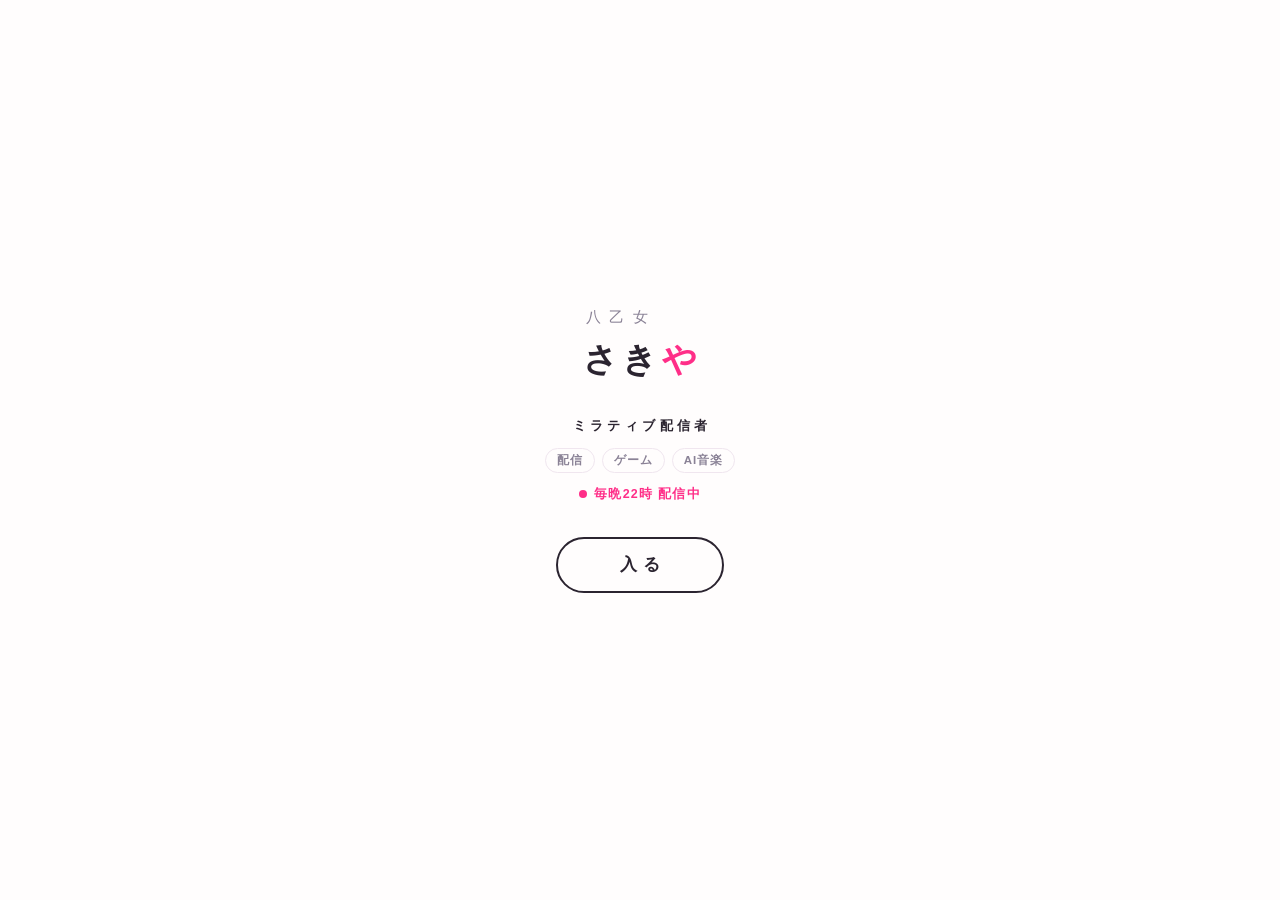
==== commit e3d7b40b: "シンプル＆スタイリッシュ化：バッジとグラデーションと光の演出を削り、玄関チップを優先3つに" ====
--- a/index.html
+++ b/index.html
@@ -98,7 +98,7 @@
 .room-name b{color:var(--ink)}
 
 /* ---------- ヒーロースライダー（壁のポスター） ---------- */
-#hero{position:absolute;left:17%;top:12%;width:55%;z-index:2}
+#hero{position:absolute;left:12%;top:11%;width:67%;z-index:2}
 .hero-frame{
 position:relative;background:#fff;padding:5px;border-radius:12px;
 box-shadow:0 6px 18px rgba(43,36,48,.10);overflow:hidden;
@@ -113,7 +113,7 @@
 box-shadow:0 2px 8px rgba(43,36,48,.18);
 }
 .hero-cap .tag{font-size:11px}
-.hero-cap .hero-ttl{font-size:13px;font-weight:800;letter-spacing:.03em;white-space:nowrap}
+.hero-cap .hero-ttl{font-size:14.5px;font-weight:800;letter-spacing:.03em;white-space:nowrap}
 .hero-arrow{
 position:absolute;top:50%;transform:translateY(-50%);z-index:3;
 width:44px;height:44px;display:flex;align-items:center;justify-content:center;
@@ -542,6 +542,9 @@
 color:#fff;overflow:hidden;
 }
 .card .face svg{position:absolute;right:10px;top:10px;opacity:.9}
+.card.imgcard .face{height:158px;padding:0;align-items:stretch}
+.card.imgcard .face img.cardimg{position:absolute;inset:0;width:100%;height:100%;object-fit:cover}
+.card.imgcard .face .ttl{position:absolute;left:0;right:0;bottom:0;padding:26px 12px 10px;background:linear-gradient(transparent,rgba(30,16,44,.72));font-size:18px}
 .card .face .ttl{font-size:19px;font-weight:800;letter-spacing:.04em;text-shadow:0 1px 8px rgba(0,0,0,.18);z-index:1}
 .card .meta{display:flex;align-items:center;gap:8px;padding:10px 12px}
 .tag{
@@ -572,9 +575,9 @@
 #dock{position:fixed;left:50%;transform:translateX(-50%);bottom:max(10px, env(safe-area-inset-bottom));z-index:24;display:flex;gap:8px;background:rgba(255,255,255,.94);border:1.5px solid var(--line);border-radius:999px;padding:6px;box-shadow:0 8px 24px rgba(43,36,48,.18)}
 #dock a,#dock button{display:flex;align-items:center;gap:7px;font-size:13px;font-weight:800;letter-spacing:.03em;border-radius:999px;padding:10px 14px;text-decoration:none;transition:transform var(--t-press) var(--ease-out);white-space:nowrap}
 #dock a:active,#dock button:active{transform:scale(.95)}
-#liveBtn{background:linear-gradient(120deg,var(--pink),var(--purple));color:#fff}
+#liveBtn{background:var(--pink);color:#fff}
 #liveBtn .live-dot{width:8px;height:8px;border-radius:50%;background:#fff;flex:none;animation:lampBreathe 1.8s ease-in-out infinite}
-#bonusBtn{background:#fff6fa;color:#d81b74;border:1.5px solid #ffd0e4}
+#bonusBtn{background:#fff;color:var(--ink);border:1.5px solid var(--line)}
 #bonusBtn .bonus-dot{width:8px;height:8px;border-radius:50%;background:var(--pink);flex:none}
 #bonusBtn.claimed{color:var(--sub);border-color:var(--line)}
 #bonusBtn.claimed .bonus-dot{background:#d8ccd4}
@@ -584,10 +587,12 @@
 .bonus-stat .l{font-size:11px;font-weight:800;letter-spacing:.08em;color:var(--sub);margin-top:3px}
 .bonus-stamps{display:flex;gap:6px;margin:10px 0 14px}
 .bonus-stamp{flex:1;aspect-ratio:1;border-radius:12px;border:1.5px dashed var(--line);display:flex;flex-direction:column;align-items:center;justify-content:center;font-size:11px;font-weight:800;color:var(--sub);background:#fff}
-.bonus-stamp.got{border-style:solid;border-color:#ffd0e4;background:#fff0f7;color:#d81b74}
+.bonus-stamp.got{border-style:solid;border-color:#ffd0e4;background:linear-gradient(160deg,#ffe9f4,#ffd9ec);color:#d81b74;position:relative}
+.bonus-stamp .getlbl{position:absolute;top:-7px;right:-4px;background:var(--pink);color:#fff;font-size:8.5px;font-weight:800;border-radius:99px;padding:2px 6px;transform:rotate(10deg);box-shadow:0 2px 6px rgba(255,46,136,.4)}
 .bonus-stamp.today{border-color:var(--pink)}
 .bonus-stamp .s-emoji{font-size:18px;line-height:1.2}
 .bonus-claim{display:block;width:100%;text-align:center;background:var(--pink);color:#fff;font-weight:800;font-size:16px;letter-spacing:.06em;border-radius:999px;padding:14px 16px;cursor:pointer;transition:transform var(--t-press) var(--ease-out)}
+.bonus-claim:disabled{background:#e9dfe8;color:#a08b9d;box-shadow:none}
 .bonus-claim:active{transform:scale(.97)}
 .bonus-claim[disabled]{background:#e8e0ea;color:var(--sub);cursor:default;transform:none}
 .bonus-reward{margin-top:14px;border:1.5px solid #ffd0e4;background:#fff6fa;border-radius:14px;padding:12px 14px;font-size:14.5px;line-height:1.7;display:none}
@@ -732,7 +737,7 @@
 <h1 class="name">八乙女<b>さき<span class="p">や</span></b></h1>
 <div class="g-info">
 <div class="g-role">ミラティブ配信者</div>
-<div class="g-chips"><span>配信</span><span>ゲーム</span><span>AI音楽</span><span>雑談</span><span>全部自作</span></div>
+<div class="g-chips"><span>配信</span><span>ゲーム</span><span>AI音楽</span></div>
 <div class="g-live"><span class="dot"></span>毎晩22時 配信中</div>
 </div>
 <button id="enterBtn" type="button">入る</button>
@@ -749,12 +754,10 @@
 <div class="hero-track" id="heroTrack">
 <a class="hero-slide" draggable="false" href="https://www.mirrativ.com/user/150564080" target="_blank" rel="noopener" aria-label="配信：Mirrativ">
 <img src="assets/parts/mirrativ-emomo.webp" alt="" draggable="false" loading="lazy" decoding="async">
-<span class="hero-live-badge">毎晩22時 配信</span>
 <span class="hero-cap"><span class="tag pink">配信</span><span class="hero-ttl">Mirrativ 配信</span></span>
 </a>
 <a class="hero-slide" draggable="false" href="https://sakiyayoi.github.io/usagori3d/" target="_blank" rel="noopener" aria-label="ゲーム：うさぎ、ゴリラを殴る。3D">
 <img src="assets/parts/hero-usagori-real.webp" alt="" draggable="false">
-<span class="hero-new">NEW</span>
 <span class="hero-cap"><span class="tag">ゲーム</span><span class="hero-ttl">うさぎ、ゴリラを殴る。3D</span></span>
 </a>
 <a class="hero-slide" draggable="false" href="https://sakiyayoi.github.io/chodoii-yukagen/" target="_blank" rel="noopener" aria-label="ゲーム：ちょうどいい湯かげん">
@@ -868,10 +871,9 @@
 <a class="card card-first" href="https://www.mirrativ.com/user/150564080" target="_blank" rel="noopener">
 <div class="face f-live">
 <img src="assets/parts/mirrativ-emomo-banner.webp" alt="八乙女さきやのエモモ（Mirrativ公式から取得・2026.11.23時点）" draggable="false" style="object-position:center top">
-<span class="hero-live-badge">毎晩22時 配信</span>
 <span class="play" aria-hidden="true"></span>
 </div>
-<div class="meta"><span class="tag pink">配信</span><span>Mirrativ｜八乙女さきや</span><span class="mirrativ-updated">カード 2026.11.23時点</span><span class="go">会いにいく →</span></div>
+<div class="meta"><span class="tag pink">配信</span><span>Mirrativ｜八乙女さきや</span><span class="mirrativ-updated">2026.11.23</span><span class="go">会いにいく →</span></div>
 </a>
 <div class="pick-label">まず見て</div>
 <a class="card card-first" href="https://www.youtube.com/watch?v=Am6hFXN9PB4" target="_blank" rel="noopener">
@@ -899,36 +901,36 @@
 <div class="grab"></div>
 <button class="closeBtn" type="button" data-close aria-label="閉じる">✕</button>
 <h2>ゲーム機 ｜ <b>あそぶ</b></h2>
-<a class="card" href="https://sakiyayoi.github.io/usagori3d/" target="_blank" rel="noopener">
-<div class="face f-usagori">
+<a class="card imgcard" href="https://sakiyayoi.github.io/usagori3d/" target="_blank" rel="noopener">
+<div class="face f-usagori"><img class="cardimg" src="assets/parts/card-usagori.webp" alt="" draggable="false" loading="lazy">
 <svg width="34" height="34" viewBox="0 0 34 34"><circle cx="13" cy="20" r="6" fill="#fff"/><path d="M10 15 q-2-7 1-9 q3 1 2 7 M16 15 q1-7 4-7 q2 2-1 8" fill="#fff"/></svg>
 <span class="ttl">うさぎ、ゴリラを殴る。3D</span>
 </div>
 <div class="meta"><span class="tag">ゲーム</span><span>巨大ゴリラと75秒ボス戦</span><span class="date">2026.11.23</span><span class="go">あそぶ →</span></div>
 </a>
-<a class="card" href="https://sakiyayoi.github.io/chodoii-yukagen/" target="_blank" rel="noopener">
-<div class="face f-yu">
+<a class="card imgcard" href="https://sakiyayoi.github.io/chodoii-yukagen/" target="_blank" rel="noopener">
+<div class="face f-yu"><img class="cardimg" src="assets/parts/card-yukagen.webp" alt="" draggable="false" loading="lazy">
 <svg width="34" height="34" viewBox="0 0 34 34"><path d="M4 24 q5-4 10 0 t10 0 t6 0" stroke="#fff" stroke-width="2.6" fill="none" stroke-linecap="round"/><path d="M10 16 q2-5 5-5 M19 13 q3-3 6-1" stroke="#fff" stroke-width="2.2" fill="none" stroke-linecap="round" opacity=".8"/></svg>
 <span class="ttl">ちょうどいい湯かげん</span>
 </div>
 <div class="meta"><span class="tag">ゲーム</span><span>お湯の温度を合わせる</span><span class="go">あそぶ →</span></div>
 </a>
-<a class="card" href="https://sakiyayoi.github.io/sakiya-crab-flight-play/" target="_blank" rel="noopener">
-<div class="face f-kani">
+<a class="card imgcard" href="https://sakiyayoi.github.io/sakiya-crab-flight-play/" target="_blank" rel="noopener">
+<div class="face f-kani"><img class="cardimg" src="assets/parts/card-kani.webp" alt="" draggable="false" loading="lazy">
 <svg width="34" height="34" viewBox="0 0 34 34"><ellipse cx="17" cy="21" rx="8" ry="5.5" fill="#fff"/><circle cx="12" cy="16" r="2" fill="#fff"/><circle cx="22" cy="16" r="2" fill="#fff"/><path d="M6 15 q-4-4 0-7 q5 2 3 7 M28 15 q4-4 0-7 q-5 2-3 7" fill="#fff"/></svg>
 <span class="ttl">カニ飛ばし</span>
 </div>
 <div class="meta"><span class="tag">ゲーム</span><span>カニをぶっ飛ばす</span><span class="go">あそぶ →</span></div>
 </a>
-<a class="card" href="https://sakiyayoi.github.io/ebi-kani/" target="_blank" rel="noopener">
-<div class="face f-ebi">
+<a class="card imgcard" href="https://sakiyayoi.github.io/ebi-kani/" target="_blank" rel="noopener">
+<div class="face f-ebi"><img class="cardimg" src="assets/parts/work-ebikani.webp" alt="" draggable="false" loading="lazy">
 <svg width="34" height="34" viewBox="0 0 34 34"><text x="17" y="25" font-size="21" font-weight="800" fill="#fff" text-anchor="middle">?</text></svg>
 <span class="ttl">EBI KANI?</span>
 </div>
 <div class="meta"><span class="tag">ゲーム</span><span>エビかカニか</span><span class="go">あそぶ →</span></div>
 </a>
-<a class="card" href="https://sakiyayoi.github.io/fairytale-type16/" target="_blank" rel="noopener">
-<div class="face f-fairy">
+<a class="card imgcard" href="https://sakiyayoi.github.io/fairytale-type16/" target="_blank" rel="noopener">
+<div class="face f-fairy"><img class="cardimg" src="assets/parts/card-fairytale.webp" alt="" draggable="false" loading="lazy">
 <svg width="34" height="34" viewBox="0 0 34 34"><path d="M17 4 l2.5 7.5 L27 14 l-7.5 2.5 L17 24 l-2.5-7.5 L7 14 l7.5-2.5 Z" fill="#fff"/></svg>
 <span class="ttl">童話キャラ16タイプ診断</span>
 </div>
@@ -963,8 +965,8 @@
 <button class="closeBtn" type="button" data-close aria-label="閉じる">✕</button>
 <h2>机 ｜ <b>制作机</b></h2>
 <div class="desk-sec">いま作ってるもの</div>
-<a class="card" href="https://sakiyayoi.github.io/sakiya-crab-flight-play/" target="_blank" rel="noopener">
-<div class="face f-kani">
+<a class="card imgcard" href="https://sakiyayoi.github.io/sakiya-crab-flight-play/" target="_blank" rel="noopener">
+<div class="face f-kani"><img class="cardimg" src="assets/parts/card-kani.webp" alt="" draggable="false" loading="lazy">
 <svg width="34" height="34" viewBox="0 0 34 34"><ellipse cx="17" cy="21" rx="8" ry="5.5" fill="#fff"/><circle cx="12" cy="16" r="2" fill="#fff"/><circle cx="22" cy="16" r="2" fill="#fff"/><path d="M6 15 q-4-4 0-7 q5 2 3 7 M28 15 q4-4 0-7 q-5 2-3 7" fill="#fff"/></svg>
 <span class="ttl">カニ飛ばし</span>
 </div>
@@ -2126,9 +2128,9 @@
   document.getElementById('bonusPoints').textContent=st.points;
   document.getElementById('bonusTotal').textContent=st.total;
   var wrap=document.getElementById('bonusStamps'); var html='';
-  for(var i=6;i>=0;i--){ var d=new Date(); d.setDate(d.getDate()-i); var ds=d.getFullYear()+'-'+String(d.getMonth()+1).padStart(2,'0')+'-'+String(d.getDate()).padStart(2,'0'); var got=st.days.indexOf(ds)>=0; html+='<div class="bonus-stamp'+(got?' got':'')+(i===0?' today':'')+'"><span class="s-emoji">'+(got?'★':'・')+'</span>'+(d.getMonth()+1)+'/'+d.getDate()+'</div>'; }
+  for(var i=6;i>=0;i--){ var d=new Date(); d.setDate(d.getDate()-i); var ds=d.getFullYear()+'-'+String(d.getMonth()+1).padStart(2,'0')+'-'+String(d.getDate()).padStart(2,'0'); var got=st.days.indexOf(ds)>=0; html+='<div class="bonus-stamp'+(got?' got':'')+(i===0?' today':'')+'"><span class="s-emoji">'+(got?'🎁':'・')+'</span>'+(d.getMonth()+1)+'/'+d.getDate()+(got?'<span class="getlbl">GET!</span>':'')+'</div>'; }
   wrap.innerHTML=html;
-  var btn=document.getElementById('bonusClaim'); btn.disabled=claimed; btn.textContent=claimed?'受取済み｜明日また来てね':'ボーナスを受け取る';
+  var btn=document.getElementById('bonusClaim'); btn.disabled=claimed; btn.textContent=claimed?'受取済み｜明日また来てね':'🎁 ボーナスを受け取る！';
   var bb=document.getElementById('bonusBtn'); if(bb) bb.classList.toggle('claimed', claimed);
 }
 document.getElementById('bonusClaim').addEventListener('click', function(){
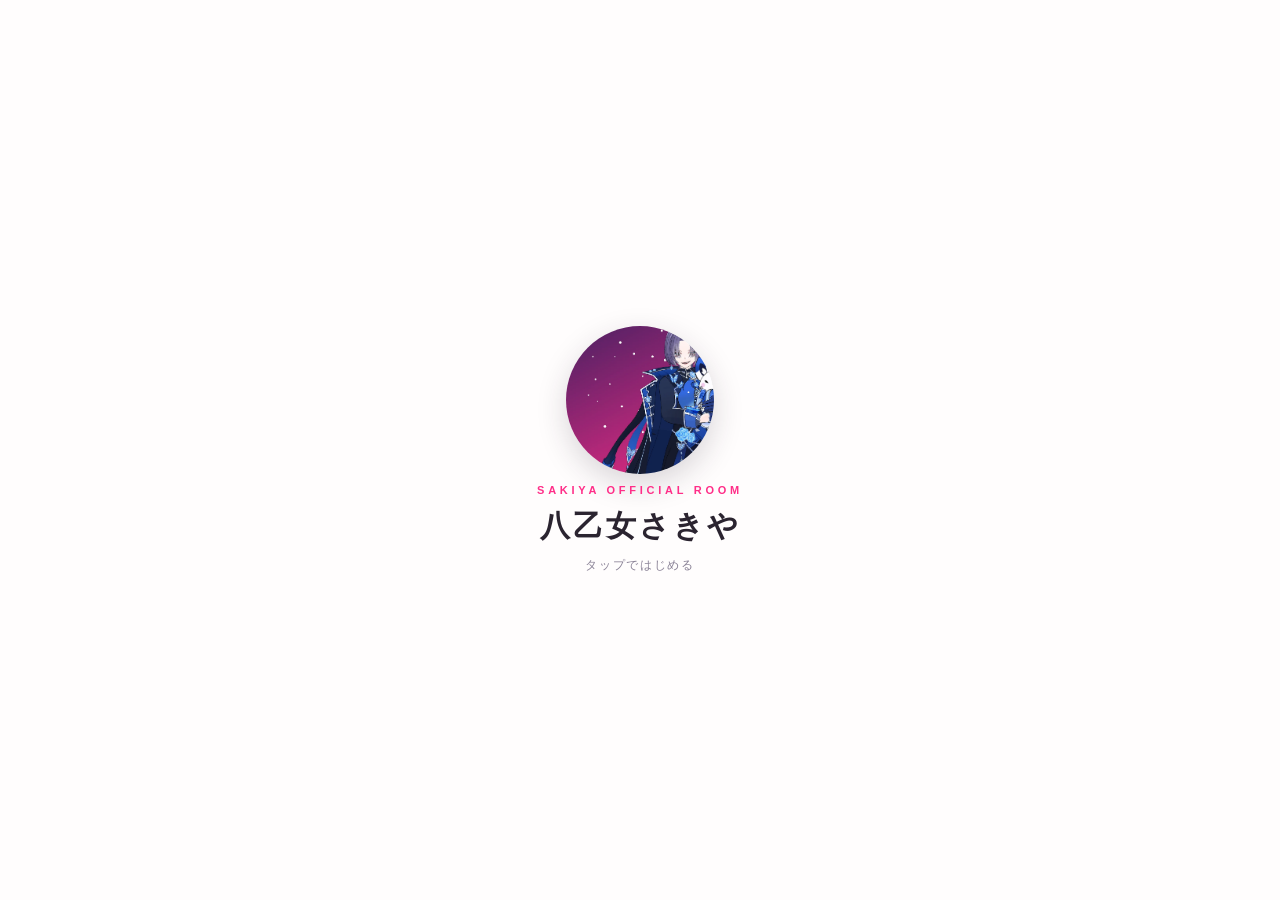
==== commit 03bd7519: "部屋版へ取り入れ：オープニング演出／お知らせと配信予定／合言葉・FM／歌リクエスト／今日の運勢／見出しの英語ラベル統一" ====
--- a/index.html
+++ b/index.html
@@ -728,11 +728,44 @@
 .panel{transform:none;opacity:0}
 .panel.on{opacity:1}
 }
+
+/* --- 取り入れた型：英語小ラベル＋日本語見出し／お知らせ／予定／運勢／オープニング --- */
+.p-en{font-size:10px;letter-spacing:.32em;color:var(--pink);font-weight:800;margin-bottom:2px}
+.news-list{list-style:none;margin:2px 0 14px}
+.news-list li{display:flex;gap:12px;padding:9px 2px;border-bottom:1px solid var(--line);font-size:13.5px;line-height:1.6}
+.news-list time{color:var(--pink);font-weight:800;font-size:12px;white-space:nowrap;padding-top:2px}
+.sched{display:flex;align-items:baseline;gap:10px;flex-wrap:wrap;background:#fff;border:1.5px solid var(--line);border-radius:14px;padding:12px 14px;margin-bottom:12px}
+.sched .sched-en{font-size:10px;letter-spacing:.28em;color:var(--pink);font-weight:800}
+.sched b{font-size:19px;letter-spacing:.03em}
+.sched span{font-size:12px;color:var(--sub);font-weight:700}
+#opening{position:fixed;inset:0;z-index:80;background:var(--paper,#fff7fa);display:flex;flex-direction:column;align-items:center;justify-content:center;gap:10px;transition:opacity .6s ease, visibility .6s}
+#opening.hide{opacity:0;visibility:hidden}
+#opening img{width:148px;height:148px;object-fit:cover;object-position:top;border-radius:50%;box-shadow:0 10px 30px rgba(43,36,48,.18);animation:opIn .8s ease both}
+#opening .op-en{font-size:11px;letter-spacing:.34em;color:var(--pink);font-weight:800;animation:opIn .8s .1s ease both}
+#opening .op-name{font-size:30px;font-weight:800;letter-spacing:.1em;animation:opIn .8s .2s ease both}
+#opening .op-tap{font-size:12px;color:var(--sub);letter-spacing:.14em;animation:opIn .8s .35s ease both}
+@keyframes opIn{from{opacity:0;transform:translateY(10px)}to{opacity:1;transform:none}}
+.fortune{margin-top:16px;border-top:1.5px dashed var(--line);padding-top:14px}
+.fortune .f-res{font-size:15px;font-weight:800;text-align:center;min-height:24px;margin-top:10px}
+.fortune .f-line{font-size:12.5px;color:var(--sub);text-align:center;margin-top:4px}
+.fortune button{display:block;width:100%;background:#fff;color:var(--ink);border:1.5px solid var(--line);font-weight:800;font-size:14.5px;border-radius:999px;padding:12px;cursor:pointer}
+.fortune button:disabled{color:var(--sub);background:#faf3f8}
+.reqcard{margin-top:12px;background:#fff;border:1.5px solid var(--line);border-radius:14px;padding:12px 14px}
+.reqcard .r-ttl{font-weight:800;font-size:14px}
+.reqcard .r-note{font-size:12px;color:var(--sub);margin-top:2px}
+.reqcard button{margin-top:9px;background:var(--pink);color:#fff;border:none;font-weight:800;font-size:13.5px;border-radius:999px;padding:9px 16px;cursor:pointer}
+.reqcard .r-done{font-size:12px;color:#d81b74;font-weight:700;margin-left:8px}
 </style>
 </head>
 <body>
 
 <!-- 玄関 -->
+<div id="opening" role="button" aria-label="タップではじめる">
+<img src="assets/parts/mirrativ-emomo.webp" alt="">
+<div class="op-en">SAKIYA OFFICIAL ROOM</div>
+<div class="op-name">八乙女さきや</div>
+<div class="op-tap">タップではじめる</div>
+</div>
 <div id="gate">
 <h1 class="name">八乙女<b>さき<span class="p">や</span></b></h1>
 <div class="g-info">
@@ -867,6 +900,7 @@
 <section class="panel" id="panel-tv" aria-label="配信と動画">
 <div class="grab"></div>
 <button class="closeBtn" type="button" data-close aria-label="閉じる">✕</button>
+<div class="p-en">STREAM</div>
 <h2>テレビ ｜ <b>配信と動画</b></h2>
 <a class="card card-first" href="https://www.mirrativ.com/user/150564080" target="_blank" rel="noopener">
 <div class="face f-live">
@@ -875,6 +909,12 @@
 </div>
 <div class="meta"><span class="tag pink">配信</span><span>Mirrativ｜八乙女さきや</span><span class="mirrativ-updated">2026.11.23</span><span class="go">会いにいく →</span></div>
 </a>
+<div class="sched"><span class="sched-en">SCHEDULE</span><b>毎晩 22:00〜</b><span>連続配信 445日（2026.11.23時点）</span></div>
+<div class="pick-label">お知らせ</div>
+<ul class="news-list">
+<li><time>2026.11.23</time><span>ゲーム「うさぎ、ゴリラを殴る。3D」と「童話キャラ16タイプ診断」を公開しました</span></li>
+<li><time>2026.11.18</time><span>ゲーム「ちょうどいい湯かげん」を公開しました</span></li>
+</ul>
 <div class="pick-label">まず見て</div>
 <a class="card card-first" href="https://www.youtube.com/watch?v=Am6hFXN9PB4" target="_blank" rel="noopener">
 <div class="face f-clip">
@@ -900,6 +940,7 @@
 <section class="panel" id="panel-game" aria-label="ゲーム">
 <div class="grab"></div>
 <button class="closeBtn" type="button" data-close aria-label="閉じる">✕</button>
+<div class="p-en">GAMES</div>
 <h2>ゲーム機 ｜ <b>あそぶ</b></h2>
 <a class="card imgcard" href="https://sakiyayoi.github.io/usagori3d/" target="_blank" rel="noopener">
 <div class="face f-usagori"><img class="cardimg" src="assets/parts/card-usagori.webp" alt="" draggable="false" loading="lazy">
@@ -942,6 +983,7 @@
 <section class="panel" id="panel-speaker" aria-label="曲">
 <div class="grab"></div>
 <button class="closeBtn" type="button" data-close aria-label="閉じる">✕</button>
+<div class="p-en">MUSIC</div>
 <h2>スピーカー ｜ <b>きく</b></h2>
 <a class="card" href="https://youtube.com/watch?v=i6zgNb9RhZI" target="_blank" rel="noopener">
 <div class="face f-song" style="height:128px">
@@ -957,12 +999,18 @@
 </div>
 <div class="meta"><span class="tag pink">曲</span><span>HYSTERIC ZOMBIES</span><span class="go">聴く →</span></div>
 </a>
+<div class="reqcard">
+<div class="r-ttl">歌リクエスト</div>
+<div class="r-note">配信で歌ってほしい曲は、この文をコピーして配信のコメントに貼ってね。</div>
+<button type="button" id="reqCopy">リクエスト文をコピー</button><span class="r-done" id="reqDone"></span>
+</div>
 </section>
 
 <!-- 机：制作机（いま作ってるもの＋作ったもの） -->
 <section class="panel" id="panel-desk" aria-label="制作机">
 <div class="grab"></div>
 <button class="closeBtn" type="button" data-close aria-label="閉じる">✕</button>
+<div class="p-en">STUDIO</div>
 <h2>机 ｜ <b>制作机</b></h2>
 <div class="desk-sec">いま作ってるもの</div>
 <a class="card imgcard" href="https://sakiyayoi.github.io/sakiya-crab-flight-play/" target="_blank" rel="noopener">
@@ -985,6 +1033,7 @@
 <section class="panel" id="panel-profile" aria-label="プロフィール">
 <div class="grab"></div>
 <button class="closeBtn" type="button" data-close aria-label="閉じる">✕</button>
+<div class="p-en">PROFILE</div>
 <h2>さきや ｜ <b>プロフィール</b></h2>
 <div class="prof-head">
 <div class="thumb"><img src="assets/parts/chara.webp" alt="八乙女さきや ミニキャラ" loading="lazy" decoding="async"></div>
@@ -995,6 +1044,13 @@
 </div>
 </div>
 <p class="prof-intro">ミラティブ配信者。ゲーム・曲・動画を全部ひとりで作って、配信と投稿をしている。</p>
+<div class="likes">
+<div class="ttl">合言葉・FM</div>
+<div class="chips">
+<span class="chip">合言葉：やにかすおとめ</span>
+<span class="chip purple">FM：🩷🌈💜</span>
+</div>
+</div>
 <div class="chips">
 <span class="chip purple">天使と悪魔の少年・女装男子</span>
 </div>
@@ -1047,6 +1103,7 @@
 <section class="panel" id="panel-post" aria-label="応援メッセージ">
 <div class="grab"></div>
 <button class="closeBtn" type="button" data-close aria-label="閉じる">✕</button>
+<div class="p-en">MESSAGE</div>
 <h2>ポスト ｜ <b>応援メッセージ</b></h2>
 <p class="note">送ってくれたメッセージは、内容を確認してからここに飾られます。すぐには表示されません。</p>
 <div class="msg-list" id="msgList"><p class="msg-empty">まだメッセージはありません。最初の一通を送ってみてね。</p></div>
@@ -1062,6 +1119,7 @@
 <section class="panel" id="panel-bonus" aria-label="今日のボーナス">
 <div class="grab"></div>
 <button class="closeBtn" type="button" data-close aria-label="閉じる">✕</button>
+<div class="p-en">DAILY</div>
 <h2>今日のボーナス ｜ <b>まいにち特典</b></h2>
 <p class="note" id="bonusToday">今日の日付を確認中…</p>
 <div class="bonus-stats">
@@ -1073,6 +1131,12 @@
 <div class="bonus-stamps" id="bonusStamps"></div>
 <button class="bonus-claim" id="bonusClaim" type="button">ボーナスを受け取る</button>
 <div class="bonus-reward" id="bonusReward" role="status"></div>
+<div class="fortune">
+<div class="desk-sec">今日の運勢（1日1回）</div>
+<button type="button" id="fortuneBtn">運勢をひく</button>
+<div class="f-res" id="fortuneRes"></div>
+<div class="f-line" id="fortuneLine"></div>
+</div>
 <p class="bonus-next">毎日0時に切り替わります。7日連続で特別報酬、ポイントは100ごとに称号が上がります。この端末にだけ記録されます。</p>
 </section>
 
@@ -2147,6 +2211,41 @@
 });
 bonusRender();
 
+
+/* ---------- オープニング ---------- */
+(function(){ var op=document.getElementById('opening'); if(!op) return; var hid=false;
+function hide(){ if(hid) return; hid=true; op.classList.add('hide'); setTimeout(function(){ op.remove(); },700); }
+op.addEventListener('click', hide); setTimeout(hide, 2100); })();
+
+/* ---------- 歌リクエスト文コピー ---------- */
+var reqBtn=document.getElementById('reqCopy');
+if(reqBtn) reqBtn.addEventListener('click', function(){
+  var txt='【歌リクエスト】曲名： ／ アーティスト： ';
+  function done(){ document.getElementById('reqDone').textContent='コピーしたよ'; }
+  if(navigator.clipboard && navigator.clipboard.writeText){ navigator.clipboard.writeText(txt).then(done, done); } else { done(); }
+});
+
+/* ---------- 今日の運勢（1日1回・大吉で+10pt） ---------- */
+var FORTUNES=[['大吉','今日は配信も創作も絶好調。まず1つ動かそう。'],['中吉','いい流れ。手をつけた分だけ進む日。'],['小吉','小さく勝てる日。1つ終わらせると気持ちいい。'],['吉','穏やかな日。無理せず、でも止まらずに。'],['末吉','後半に運が来る日。夜の配信が山場かも。']];
+function fortuneRender(){
+  var s=bonusLoad(); var f=s.fortune||{}; var today=bonusTodayStr();
+  var btn=document.getElementById('fortuneBtn'); if(!btn) return;
+  if(f.date===today){ btn.disabled=true; btn.textContent='今日はもう引いたよ';
+    document.getElementById('fortuneRes').textContent=f.result;
+    document.getElementById('fortuneLine').textContent=f.line||''; }
+}
+var fBtn=document.getElementById('fortuneBtn');
+if(fBtn) fBtn.addEventListener('click', function(){
+  var s=bonusLoad(); var today=bonusTodayStr(); if(s.fortune && s.fortune.date===today){ fortuneRender(); return; }
+  var pick=FORTUNES[Math.floor(Math.random()*FORTUNES.length)];
+  var line=pick[1]; if(pick[0]==='大吉'){ s.points=(s.points||0)+10; line+='（大吉ボーナス +10ポイント）'; }
+  s.fortune={date:today, result:pick[0], line:pick[1]}; bonusSave(s);
+  document.getElementById('fortuneRes').textContent=pick[0];
+  document.getElementById('fortuneLine').textContent=line;
+  bonusRender(); fortuneRender();
+});
+fortuneRender();
+
 document.getElementById('enterBtn').addEventListener('click', enter);
 document.querySelectorAll('[data-panel]:not(#chara)').forEach(function(el){
 el.addEventListener('click', function(){ openPanel(el.getAttribute('data-panel'));});
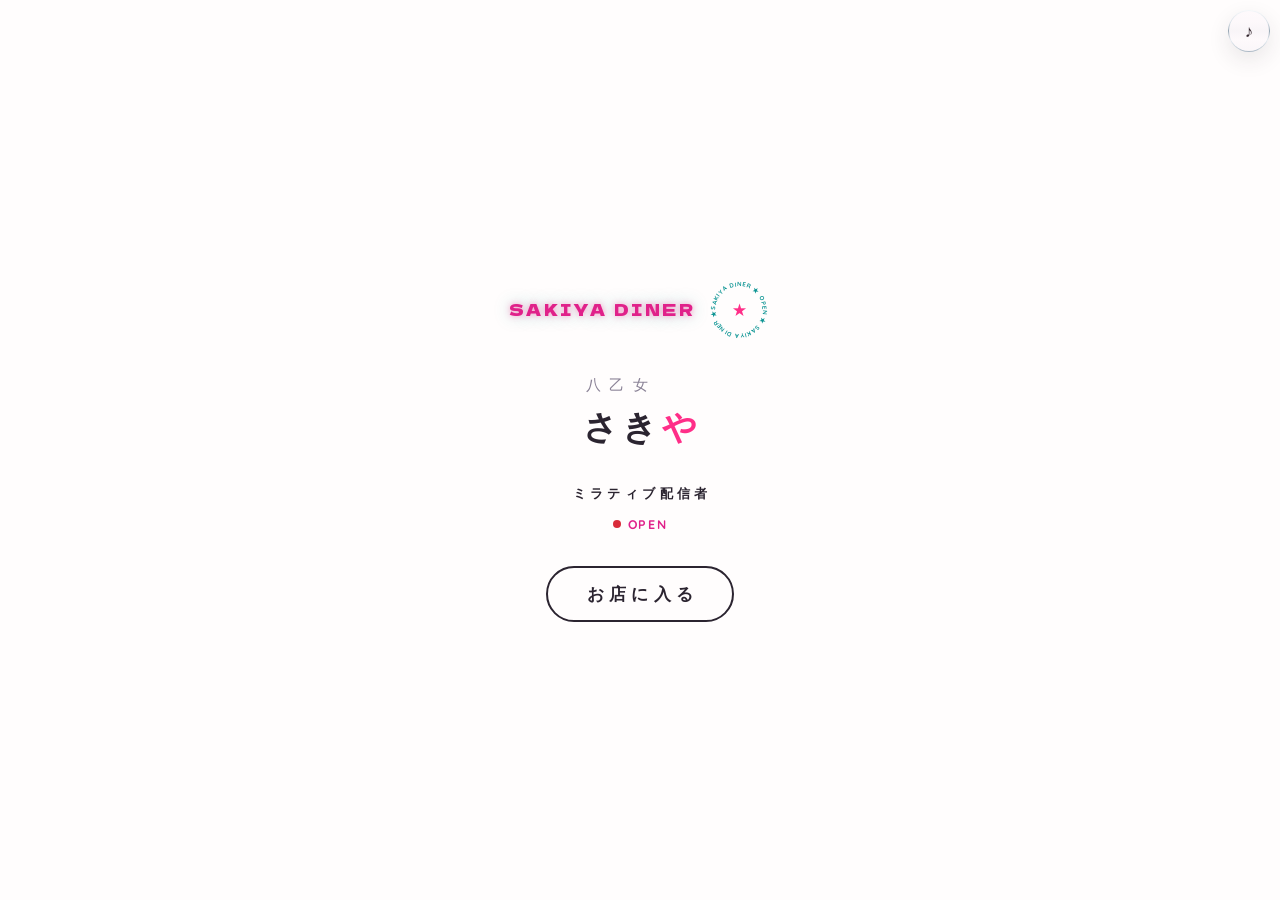
==== commit 3152f6de: "候補版を本番へ昇格（本人の切替決定 2026-11-27）：preview-lucian の内容をルート index.html へ反映" ====
--- a/index.html
+++ b/index.html
@@ -2,6 +2,8 @@
 <html lang="ja">
 <head>
 <meta charset="UTF-8">
+<link rel="preconnect" href="https://fonts.googleapis.com">
+<link href="https://fonts.googleapis.com/css2?family=Dela+Gothic+One&family=Quicksand:wght@500;700&family=Barlow+Condensed:wght@500;600;700&family=Zen+Maru+Gothic:wght@500;700;900&display=swap" rel="stylesheet">
 <meta name="viewport" content="width=device-width, initial-scale=1.0, viewport-fit=cover">
 <title>八乙女さきや</title>
 <meta name="description" content="八乙女さきやの公式サイト。ミラティブ配信者。YouTube動画・ゲーム・曲を全部自分で作る。">
@@ -89,14 +91,8 @@
 transform:translate(-50%,-50%);
 width:min(100vw, calc(100dvh * 0.7544));
 aspect-ratio:1376 / 1824;
-background:url('assets/parts/room-bg.webp') center / 100% 100% no-repeat;
-}
-.room-name{
-position:absolute;top:3.2%;left:0;right:0;
-text-align:center;font-size:13px;letter-spacing:.4em;text-indent:.4em;color:var(--sub);
-}
-.room-name b{color:var(--ink)}
-
+background:url('diner-img/room-bg3.webp') center / 100% 100% no-repeat;
+}
 /* ---------- ヒーロースライダー（壁のポスター） ---------- */
 #hero{position:absolute;left:12%;top:11%;width:67%;z-index:2}
 .hero-frame{
@@ -160,7 +156,10 @@
 #obj-game{left:19.4%;bottom:14.9%;width:19.5%}
 #obj-desk{left:38.8%;bottom:19.1%;width:31%}
 #obj-speaker{left:59.7%;bottom:31.5%;width:7.9%;z-index:3}
-#obj-post{left:2.6%;bottom:2.4%;width:8.6%;z-index:2}
+/* ポスト（第11弾で移動）：左下の隅から、棚ドア（部屋の入口）の脇へ。
+   キャラの歩行域（左58%まで＋幅14.5%）の外側で、ドアとは左端で接するだけにし、
+   「扉の横の郵便受け」として形で読める位置にした */
+#obj-post{left:73.5%;bottom:2.4%;width:8.6%;z-index:3}
 
 #plant{
 position:absolute;left:34.2%;bottom:22.3%;width:5.3%;
@@ -173,7 +172,7 @@
 width:14.5%;padding:0;border-radius:22px;z-index:4;
 pointer-events:none;
 }
-#chara .bob{display:block;width:100%;aspect-ratio:356/560;background-image:url('assets/parts/chara-idle.webp');background-size:200% 100%;background-position:0 0;background-repeat:no-repeat;transform-origin:50% 100%}
+#chara .bob{display:block;width:100%;aspect-ratio:356/560;background-image:url('../assets/parts/chara-idle.webp');background-size:200% 100%;background-position:0 0;background-repeat:no-repeat;transform-origin:50% 100%}
 #chara .notes{position:absolute;left:0;right:0;top:-13%;height:0;opacity:0;transition:opacity .45s var(--ease-out);pointer-events:none}
 #chara.music .notes{opacity:1}
 #chara .notes span{position:absolute;bottom:0;font-weight:800;line-height:1;animation:noteFloat 2.6s linear infinite}
@@ -191,26 +190,8 @@
 #chara.highlight .ring{animation:softPulse 1.2s var(--ease-out) 3}
 #chara.tour .ring{animation:softPulse 1.1s var(--ease-out) 1}
 
-#sunsun{
-position:absolute;left:75.5%;bottom:2.5%;
-width:11%;padding:0;border-radius:20px;z-index:3;
-transform-origin:50% 100%;
-transition:transform var(--t-ui) var(--ease-out);
-}
-#sunsun:active{transform:scale(.94)}
-#sunsun img{width:100%;display:block;pointer-events:none}
-#sunsun::after{content:'';position:absolute;inset:-6px}
 /* ゾーン解決で転送されたタップの押し感（当たり判定の再設計） */
-.obj.zbp,#sunsun.zbp{transform:scale(.94)}
-/* スンスンのたまの動き：普段は静か。たまに傾く・揺れる・小さく跳ねる（鈍く、控えめに） */
-#sunsun.idle-tilt{animation:sunTilt 2.6s var(--ease-inout) 1}
-@keyframes sunTilt{0%,100%{transform:rotate(0deg)}30%,58%{transform:rotate(-2.4deg)}}
-#sunsun.idle-sway{animation:sunSway 3.4s ease-in-out 1}
-@keyframes sunSway{0%,100%{transform:rotate(0deg)}28%{transform:rotate(1.5deg)}64%{transform:rotate(-1.1deg)}}
-#sunsun.idle-hop{animation:sunHop .95s var(--ease-out) 1}
-@keyframes sunHop{0%,100%{transform:translateY(0) scale(1,1)}14%{transform:translateY(0) scale(1.04,.94)}42%{transform:translateY(-7%) scale(.99,1.02)}72%{transform:translateY(0) scale(1.03,.96)}88%{transform:translateY(0) scale(.995,1.01)}}
-#sunsun.talking.rare{animation:squishBig .5s ease-in-out infinite}
-@keyframes squishBig{0%,100%{transform:scale(1,1)}32%{transform:scale(1.11,.86)}64%{transform:scale(.95,1.06)}}
+.obj.zbp{transform:scale(.94)}
 
 /* ---------- 吹き出し：たまに短く出て、余韻を持って消える ---------- */
 .bubble{
@@ -231,8 +212,6 @@
 transform:translateX(-50%) rotate(45deg);
 background:#fff;border-right:1.5px solid var(--line);border-bottom:1.5px solid var(--line);
 }
-/* スンスンは右端寄り＆セリフが長いので、折り返し可にして幅を抑える */
-#sunsun .bubble{font-size:12px;white-space:normal;width:max-content;max-width:150px;text-align:center;line-height:1.5}
 /* テレビは左端寄りなので、ツアー案内の吹き出しも折り返し可にして幅を抑える */
 #obj-tv .bubble{font-size:12px;white-space:normal;width:max-content;max-width:132px;text-align:center;line-height:1.5}
 
@@ -498,12 +477,6 @@
 position:absolute;left:50%;top:calc(100% + 7px);transform:translateX(-50%);
 font-size:11px;letter-spacing:.16em;color:var(--sub);font-weight:800;white-space:nowrap;
 }
-#sunsun .ring{position:absolute;inset:0;border-radius:20px;border:1.5px solid rgba(255,46,136,.55);opacity:0;pointer-events:none}
-#sunsun.highlight .ring{animation:softPulse 1.2s var(--ease-out) 3}
-#sunsun.tour .ring{animation:softPulse 1.1s var(--ease-out) 1}
-#sunsun.talking{animation:squish .44s ease-in-out infinite}
-@keyframes squish{0%,100%{transform:scale(1,1)}32%{transform:scale(1.05,.93)}64%{transform:scale(.975,1.03)}}
-
 /* ---------- パネル ---------- */
 #scrim{
 position:fixed;inset:0;z-index:40;background:rgba(43,36,48,.16);
@@ -755,50 +728,748 @@
 .reqcard .r-note{font-size:12px;color:var(--sub);margin-top:2px}
 .reqcard button{margin-top:9px;background:var(--pink);color:#fff;border:none;font-weight:800;font-size:13.5px;border-radius:999px;padding:9px 16px;cursor:pointer}
 .reqcard .r-done{font-size:12px;color:#d81b74;font-weight:700;margin-left:8px}
+
+/* ===== DINER SAKIYA design system (dn-) : panel-first build ===== */
+.dn-root{
+--dn-pink:#FF2E88; --dn-pink-deep:#D81B74; --dn-pink-soft:#FFD9E8; --dn-cream:#FFF6EC;
+--dn-mint:#9FE3CF; --dn-chrome:#C9D2D9; --dn-ink:#33262E; --dn-sub:#8A7F92; --dn-paper:#FFFAFC;
+--dn-line:#F3C6DA; --dn-ok:#1F9D66; --dn-err:#D64545;
+--dn-s1:4px; --dn-s2:8px; --dn-s3:12px; --dn-s4:16px; --dn-s5:24px; --dn-s6:32px; --dn-s7:56px;
+--dn-r:18px; --dn-shadow:0 8px 22px rgba(51,38,46,.10); --dn-t:.18s ease;
+font-family:"Zen Maru Gothic","Hiragino Maru Gothic ProN",sans-serif; color:var(--dn-ink);
+isolation:isolate; line-height:1.7; max-width:100%; overflow-x:clip;
+}
+.dn-root *, .dn-root *::before, .dn-root *::after{box-sizing:border-box; min-width:0}
+.dn-root img{max-width:100%; display:block}
+.dn-head{margin:var(--dn-s2) 0 var(--dn-s4)}
+.dn-head .dn-en{font-family:"Quicksand",sans-serif; font-size:11px; letter-spacing:.32em; color:var(--dn-pink); font-weight:700}
+.dn-head .dn-jp{font-size:clamp(20px,6vw,24px); font-weight:900; letter-spacing:.04em; margin-top:2px}
+.dn-head .dn-rule{width:34px; height:3px; border-radius:2px; background:var(--dn-pink); margin-top:var(--dn-s2)}
+.dn-card{background:var(--dn-cream); border:1px solid var(--dn-line); border-radius:var(--dn-r); box-shadow:var(--dn-shadow); overflow:hidden; margin-bottom:var(--dn-s4); text-decoration:none; color:var(--dn-ink); display:block}
+.dn-card .dn-thumb{aspect-ratio:16/7; object-fit:cover; width:100%; max-height:300px}
+.dn-card .dn-cbody{padding:var(--dn-s3) var(--dn-s4) var(--dn-s4)}
+.dn-card .dn-cttl{font-weight:900; font-size:16px}
+.dn-card .dn-csub{font-size:12px; color:var(--dn-sub); margin-top:2px}
+.dn-btn{display:flex; align-items:center; justify-content:center; gap:8px; background:var(--dn-pink); color:#fff; font-weight:900; font-size:16px; border-radius:999px; padding:14px 20px; text-decoration:none; transition:transform var(--dn-t); margin:var(--dn-s3) 0 var(--dn-s4)}
+.dn-btn:active{transform:scale(.97)}
+.dn-badge{display:inline-block; font-size:10.5px; font-weight:900; letter-spacing:.08em; color:#fff; background:var(--dn-pink-deep); border-radius:999px; padding:2px 9px}
+.dn-badge.mint{background:var(--dn-mint); color:var(--dn-ink)}
+.dn-sched{overflow:hidden; background:#241D22; color:var(--dn-cream); border-radius:10px; border:3px solid var(--dn-chrome); outline:1px solid #9aa7b1; padding:var(--dn-s5) var(--dn-s4); text-align:center; margin-bottom:var(--dn-s4); box-shadow:var(--dn-shadow);
+background-image:repeating-linear-gradient(#241D22 0 24px, rgba(255,246,236,.055) 24px 26px)}
+.dn-sched .dn-en{font-family:"Quicksand",sans-serif; font-size:11px; letter-spacing:.3em; color:var(--dn-pink-soft); font-weight:700}
+.dn-sched .dn-top{display:flex; align-items:center; justify-content:space-between; gap:var(--dn-s3)}
+.dn-neon{font-family:"Quicksand",sans-serif; font-size:11px; font-weight:700; letter-spacing:.18em; color:#FFD9E8; border:1.5px solid var(--dn-pink); border-radius:999px; padding:3px 10px; text-shadow:0 0 6px var(--dn-pink), 0 0 14px rgba(255,46,136,.7); box-shadow:0 0 10px rgba(255,46,136,.45), inset 0 0 6px rgba(255,46,136,.35); white-space:nowrap}
+.dn-sched .dn-big{font-size:clamp(22px,6vw,26px); font-weight:900; letter-spacing:.06em; line-height:1.25; margin-top:var(--dn-s2)}
+.dn-sched .dn-time{font-family:"Barlow Condensed",sans-serif; font-size:clamp(52px,15vw,64px); font-weight:600; letter-spacing:.04em; line-height:1.05; color:#fff}
+.dn-sched .dn-time-jst{font-family:"Zen Maru Gothic",sans-serif; font-size:.30em; font-weight:700; letter-spacing:.06em; white-space:nowrap; vertical-align:.35em}
+.dn-sched .dn-note{overflow-wrap:anywhere; font-size:12px; color:var(--dn-pink-soft); margin-top:var(--dn-s1)}
+.dn-week{list-style:none; display:flex; gap:4px; margin:var(--dn-s4) 0 0; padding:0}
+.dn-week li{flex:1 1 0; min-width:0; overflow:hidden; text-align:center; font-size:10.5px; background:rgba(255,246,236,.07); border:1px solid rgba(255,246,236,.22); border-radius:6px; padding:5px 0; color:#F6DCE9; font-weight:700}
+.dn-week li b{display:block; font-size:12.5px; color:#fff}
+.dn-week li.today{background:var(--dn-mint); color:var(--dn-ink)}
+.dn-week li.today b{color:var(--dn-ink)}
+.dn-sec{font-size:12px; font-weight:900; letter-spacing:.14em; color:var(--dn-sub); margin:var(--dn-s5) 0 var(--dn-s2)}
+.dn-row{display:flex; gap:var(--dn-s3); padding:10px 2px; border-bottom:1px solid var(--dn-line); font-size:13.5px; text-decoration:none; color:var(--dn-ink)}
+.dn-row time{color:var(--dn-pink); font-weight:900; font-size:12px; white-space:nowrap; padding-top:2px}
+
+.dn-row .dn-idx{font-family:"Barlow Condensed",sans-serif; font-weight:700; font-size:15px; color:var(--dn-pink); min-width:26px}
+.dn-row .dn-num{margin-left:auto; font-family:"Barlow Condensed",sans-serif; font-weight:600; font-size:14px; color:var(--dn-sub); white-space:nowrap; padding-top:2px}
+.dn-row .dn-tag{font-size:10.5px; font-weight:900; color:#fff; background:var(--dn-ink); border-radius:6px; padding:2px 7px; white-space:nowrap; margin-top:1px}
+.dn-row .dn-tag.pink{background:var(--dn-pink-deep)}
+.dn-card .dn-menu-line{display:flex; align-items:baseline; gap:var(--dn-s2)}
+.dn-card .dn-menu-line .dn-num{margin-left:auto; font-family:"Barlow Condensed",sans-serif; font-weight:600; color:var(--dn-sub)}
+.dn-input{width:100%; font:inherit; font-size:14.5px; color:var(--dn-ink); background:#fff; border:1.5px solid var(--dn-line); border-radius:12px; padding:11px 13px; margin-bottom:var(--dn-s2)}
+.dn-input:focus{outline:2px solid var(--dn-pink); outline-offset:1px}
+.dn-paper{background:var(--dn-cream); border:1.5px dashed var(--dn-pink); border-radius:var(--dn-r); padding:var(--dn-s4); margin-bottom:var(--dn-s4)}
+.dn-root .bonus-stats{display:flex; gap:var(--dn-s2); margin-bottom:var(--dn-s3)}
+.dn-root .bonus-stat{flex:1; background:#fff; border:1px solid var(--dn-line); border-radius:12px; padding:8px 4px; text-align:center}
+.dn-root .bonus-stat .n{font-family:"Barlow Condensed",sans-serif; font-size:24px; font-weight:700}
+.dn-root .bonus-stat .l{font-size:10.5px; color:var(--dn-sub); font-weight:700}
+.dn-root .bonus-claim{width:100%; background:var(--dn-pink); color:#fff; font-weight:900; font-size:16px; border:none; border-radius:999px; padding:14px; cursor:pointer}
+.dn-root .bonus-claim:disabled{background:var(--dn-chrome); color:#fff}
+.dn-root .prof-head{display:flex; gap:var(--dn-s3); align-items:center; margin-bottom:var(--dn-s3)}
+.dn-root .prof-head .thumb{width:64px; height:64px; border-radius:50%; overflow:hidden; border:2px solid var(--dn-pink-soft); flex:none}
+.dn-root .prof-head .thumb img{width:100%; height:100%; object-fit:cover}
+.dn-root .prof-name{font-size:20px; font-weight:900}
+.dn-root .prof-name span{color:var(--dn-pink)}
+.dn-root .prof-yomi{font-size:11.5px; color:var(--dn-sub)}
+.dn-root .live-badge{display:inline-flex; align-items:center; gap:6px; font-size:11.5px; font-weight:900; color:var(--dn-pink-deep); background:var(--dn-pink-soft); padding:3px 10px; border-radius:999px; margin-top:4px}
+.dn-root .live-badge .dot{width:8px; height:8px; border-radius:50%; background:var(--dn-pink)}
+.dn-root .chips{display:flex; flex-wrap:wrap; gap:6px}
+.dn-root .chip{font-size:12px; font-weight:700; background:#fff; border:1px solid var(--dn-line); border-radius:999px; padding:4px 11px}
+.dn-root .chip.purple{background:var(--dn-pink-soft); border-color:var(--dn-pink-soft)}
+.dn-root .chip.badge{background:var(--dn-cream); border-color:var(--dn-chrome)}
+.dn-checker{height:10px; border-radius:5px; margin:var(--dn-s4) 0;
+background:repeating-conic-gradient(var(--dn-pink-soft) 0% 25%, #fff 0% 50%) 0 0/20px 20px}
+@media (prefers-reduced-motion: reduce){ .dn-root *{animation:none!important; transition:none!important} }
+
+/* storage: chrome shelf (dn pass) */
+#storageView .shelf-board{background:linear-gradient(#f7fafc 0 2px,#dfe6ec 2px 5px,#b9c4cd 5px 100%); height:9px; border-radius:4px; box-shadow:0 3px 6px rgba(43,36,48,.20)}
+#storageView .shelf-items{background:linear-gradient(rgba(255,255,255,.5),rgba(255,255,255,.06)); border:1px solid rgba(169,183,193,.55); border-bottom:none; border-radius:14px 14px 0 0; padding:12px 6px 2px}
+
+/* gate/opening dn sign (preview) */
+#gate .g-sign{font-family:"Dela Gothic One",sans-serif; letter-spacing:.16em; color:#E0218A; font-size:16px; text-align:center; margin-bottom:2px}
+#gate .g-open{font-family:"Quicksand",sans-serif; font-weight:700; letter-spacing:.14em; color:#E0218A}
+#gate .g-time{font-family:"Barlow Condensed",sans-serif; font-weight:700; font-size:19px}
+#gate .g-menu-label{font-size:11px; font-weight:900; color:#A78B9C; letter-spacing:.24em; text-align:center; margin-bottom:6px}
+#opening .op-en{color:#FF7EB6; text-shadow:0 0 8px rgba(255,46,136,.85), 0 0 24px rgba(255,46,136,.5); letter-spacing:.34em}
+
+/* ===== dn pass 2: opening / hero / room / objects / storage ===== */
+#opening::before{content:''; position:absolute; inset:14px; border:2px solid rgba(255,46,136,.55); border-radius:26px; box-shadow:0 0 18px rgba(255,46,136,.35), inset 0 0 18px rgba(255,46,136,.18); pointer-events:none}
+#opening::after{content:''; position:absolute; left:0; right:0; bottom:0; height:14px; background:repeating-conic-gradient(#33262E 0% 25%, #FFF6EC 0% 50%) 0 0/28px 28px; opacity:.85; pointer-events:none}
+#opening .op-en{animation:dnFlicker 1.6s ease-in-out 1}
+@keyframes dnFlicker{0%,100%{opacity:1} 8%{opacity:.35} 14%{opacity:1} 22%{opacity:.5} 30%{opacity:1} 55%{opacity:.65} 62%{opacity:1}}
+.hero-frame{border:3px solid #C9D2D9; outline:1px solid #9aa7b1}
+.hero-frame::before{content:'PICK UP'; position:absolute; top:10px; left:10px; z-index:3; font-family:"Quicksand",sans-serif; font-size:9.5px; font-weight:700; letter-spacing:.18em; color:#FFF6EC; background:#33262E; padding:3px 9px; border-radius:999px}
+
+#storageView .storage-name{font-family:"Zen Maru Gothic",sans-serif; font-weight:900; color:#33262E}
+#storageView .storage-name::before{content:'SHOWCASE ｜ '; font-family:"Quicksand",sans-serif; font-size:10.5px; font-weight:700; letter-spacing:.3em; color:#FF2E88}
+#storageView .sec-head{color:#33262E; font-size:12.5px; letter-spacing:.1em; border-bottom:2px solid #FFD9E8; padding-bottom:5px}
+#storageView .work img{border-radius:10px; border:1px solid #F1DCE6; box-shadow:0 3px 8px rgba(43,36,48,.12)}
+
+#storageView .wdate{white-space:nowrap; font-size:11px; font-family:"Barlow Condensed",sans-serif; letter-spacing:.04em}
+
+/* ===== showcase rebuild: flat plates, big featured, exit door bar ===== */
+#storageView .shelf-items{background:transparent; border:none; padding:14px 4px 2px}
+#storageView .work{background:#fff; border:1px solid #F3DCE8; border-radius:16px; padding:9px 9px 11px; box-shadow:0 3px 9px rgba(43,36,48,.08); width:45%}
+#storageView .obj3d{box-shadow:none; background:none}
+#storageView .obj3d::before, #storageView .obj3d::after{display:none !important}
+#storageView .obj3d .cover{background:transparent; border-radius:12px}
+#storageView .obj3d .cover img{border-radius:12px; border:2px solid #C9D2D9; outline:1px solid rgba(154,167,177,.6); box-shadow:0 4px 10px rgba(43,36,48,.13)}
+#storageView .disc{display:none}
+#storageView .work .cheer{margin-top:9px}
+#storageView .work.big{width:94%; position:relative}
+#storageView .work.big .cover img{aspect-ratio:16/10}
+#storageView .feat-shelf .stand{display:block; width:62%; margin:-2px auto 0}
+#storageView .feat-shelf .shelf-items{justify-content:center}
+#storageDoor{left:50%; bottom:12px; transform:translateX(-50%); width:auto; display:flex; align-items:center; gap:9px; background:#33262E; border:2px solid #C9D2D9; border-radius:999px; padding:7px 18px 7px 12px; box-shadow:0 6px 16px rgba(43,36,48,.3); z-index:5}
+#storageDoor:active{transform:translateX(-50%) scale(.95)}
+#storageDoor img{width:20px}
+#storageDoor .cap{position:static; transform:none; color:#FFF6EC; font-size:12px}
+#storageDoor.leaving img{animation:doorSwing .32s ease-in-out 2; transform-origin:left center}
+@keyframes doorSwing{0%,100%{transform:rotateY(0)}50%{transform:rotateY(-58deg)}}
+
+/* ===== door richness + motion, shelf equal heights ===== */
+#obj-door .door-leafwrap{transition:transform .8s cubic-bezier(.22,.9,.28,1.08)}
+#obj-door .door-glow{background:linear-gradient(160deg,#fffbe9,#ffe3f0 55%,#ffd0e4); filter:brightness(1.06)}
+.door-floorlight{position:absolute; left:-38%; bottom:-4.5%; width:175%; height:11%; background:linear-gradient(100deg,rgba(255,240,200,0),rgba(255,240,200,.85) 30%,rgba(255,214,232,.55) 75%,rgba(255,214,232,0)); clip-path:polygon(6% 18%,100% 0,94% 100%,0 82%); opacity:0; transition:opacity .5s ease .12s; pointer-events:none}
+#obj-door.opening .door-floorlight{opacity:.9}
+.door-sign{position:absolute; left:50%; top:21%; transform:translateX(-50%) rotate(-4deg); background:#33262E; color:#FFF6EC; font-family:Quicksand,sans-serif; font-weight:700; font-size:clamp(7px,2vw,10px); letter-spacing:.22em; padding:.28em .7em .28em .95em; border:1.5px solid #C9D2D9; border-radius:999px; box-shadow:0 2px 5px rgba(43,36,48,.35); pointer-events:none}
+#obj-door.opening .door-sign{animation:signSway .8s ease-in-out}
+@keyframes signSway{0%,100%{transform:translateX(-50%) rotate(-4deg)}30%{transform:translateX(-50%) rotate(7deg)}65%{transform:translateX(-50%) rotate(-10deg)}}
+#stage{transition:transform .32s ease-in, opacity .32s ease-in; transform-origin:84% 62%}
+#stage.through{transform:scale(1.05); opacity:.2}
+#storageView .shelf-items{align-items:stretch; justify-content:center; gap:14px}
+#storageView .work{display:flex; flex-direction:column}
+#storageView .work .wlink{flex:1; display:flex; flex-direction:column}
+#storageView .work .wttl{height:35px; overflow:hidden}
+#storageView .work .wdate{min-height:17px}
+#storageView .work .cheer{margin-top:auto}
+
+/* ===== 引き算パス：飾りを引いて、店の色と素材だけでダイナーにする ===== */
+.obj::before, #chara::before{display:none !important}
+#obj-door::before{display:none !important}
+#opening::after{display:none !important}
+#opening::before{border-width:1.5px; box-shadow:0 0 10px rgba(255,46,136,.22), inset 0 0 10px rgba(255,46,136,.10)}
+#opening .op-en{animation:opIn .8s .1s ease both; text-shadow:0 0 6px rgba(255,46,136,.45)}
+.hero-frame::before{display:none}
+.door-glint{display:none}
+
+/* ===== 会議レビュー統合：静かにする ===== */
+#hero .hero-arrow, #hero .hero-dots{display:none !important}
+#hero .hero-track{transform:none !important}
+#hero .hero-slide:not(:first-child){display:none}
+#opening::before{box-shadow:none; border-color:rgba(255,46,136,.35)}
+.dn-root .dn-neon{text-shadow:0 0 4px rgba(255,46,136,.4); box-shadow:0 0 5px rgba(255,46,136,.3)}
+.dn-root .dn-idx{font-size:11px; color:var(--dn-sub)}
+.dn-root .dn-num{font-size:11.5px; color:var(--dn-sub); font-weight:600}
+.dn-root .dn-tag{background:#F7EEF3; color:var(--dn-sub)}
+.dn-root .dn-tag.pink{background:#FBE3EE; color:var(--dn-pink-deep)}
+#panel-profile .chip{background:#FBF2F7; border:1px solid #F1DCE6; color:var(--dn-ink)}
+#panel-profile .chip.badge{background:#FFF8EC; border-color:#EDDCAE}
+#profWorks{display:none}
+#panel-bonus .bonus-stat{border:1px solid var(--dn-line); box-shadow:none}
+#panel-bonus .fortune{border-top:1px solid var(--dn-line)}
+#storageView .obj3d .cover img{border-width:1.5px; border-color:#D9DFE4; outline:none; box-shadow:0 2px 6px rgba(43,36,48,.10)}
+
+/* ===== 棚＋視点移動（試作） ===== */
+#obj-door .door-leafwrap{transform:none !important}
+#obj-door .door-glow, #obj-door .door-floorlight{display:none}
+#stage.to-shelf{transform:translate(-50%,-50%) scale(1.8); opacity:.12}
+
+/* ===== Lucian試作 (lu-) : 既存部品の「反応と動きの質」だけを上げる層。
+   色・書体はダイナーのトークンのみ使用（Lucian側の見た目は持ち込まない）。
+   --pink:#FF2E88(主操作だけ) / --pink-soft:#FFD9E8 / --cream:#FFF6EC / --mint:#9FE3CF
+   --chrome:#C9D2D9 / --ink:#33262E / --paper:#FFFAFC / 角丸18px / ボタンはピル / 影は柔らかい1種のみ */
+:root{
+--lu-pink:#FF2E88; --lu-pink-soft:#FFD9E8; --lu-cream:#FFF6EC; --lu-mint:#9FE3CF;
+--lu-chrome:#C9D2D9; --lu-ink:#33262E; --lu-paper:#FFFAFC;
+--lu-shadow:0 8px 22px rgba(51,38,46,.10); --lu-r:18px;
+--lu-ease:cubic-bezier(.22,1,.36,1); --lu-slide:cubic-bezier(.76,0,.24,1);
+}
+/* 1) 送信ボタン: 送信中(リング回転) -> 完了(チェック+ミント) -> 既定へ戻る */
+#msgSubmit{position:relative; transition:background .24s ease, color .24s ease, transform var(--t-press) var(--ease-out)}
+#msgSubmit .lu-ico{display:none; flex:none; align-items:center; justify-content:center; width:20px; height:20px}
+#msgSubmit .lu-ico svg{width:19px; height:19px; display:block}
+#msgSubmit .lu-ico-plane{display:inline-flex}
+#msgSubmit.lu-sending .lu-ico-plane{display:none}
+#msgSubmit.lu-sending .lu-ico-spin{display:inline-flex}
+#msgSubmit.lu-done .lu-ico-plane{display:none}
+#msgSubmit.lu-done .lu-ico-check{display:inline-flex}
+#msgSubmit .lu-ring{width:17px; height:17px; border-radius:50%; border:2.5px solid rgba(255,255,255,.35); border-top-color:#fff; animation:luSpin .7s linear infinite}
+@keyframes luSpin{to{transform:rotate(360deg)}}
+#msgSubmit.lu-done{background:var(--lu-mint); color:var(--lu-ink); box-shadow:var(--lu-shadow)}
+/* 2) コピーボタン: 成功でチェック表示に切り替わり、数秒で戻る */
+#reqCopy{transition:background .24s ease, color .24s ease, transform var(--dn-t)}
+#reqCopy .lu-copy-check{display:none; font-weight:900}
+#reqCopy.lu-copied{background:var(--lu-mint); color:var(--lu-ink)}
+#reqCopy.lu-copied .lu-copy-check{display:inline}
+/* 3) スタンプ: 受け取り時に「押された」ように沈んで弾む */
+.bonus-stamp.lu-just{animation:luStamp .55s var(--lu-ease) 1}
+@keyframes luStamp{0%{transform:scale(1.28) translateY(-3px)}38%{transform:scale(.86) translateY(1px)}62%{transform:scale(1.07)}82%{transform:scale(.97)}100%{transform:scale(1)}}
+/* 4) 作品タブ: 選択中のピルが滑って移動する */
+#storageTabs .lu-tab-pill{position:absolute; z-index:0; border-radius:999px; background:var(--lu-pink); box-shadow:var(--lu-shadow); transition:left .32s var(--lu-slide), width .32s var(--lu-slide), top .32s var(--lu-slide), height .32s var(--lu-slide); pointer-events:none}
+#storageTabs .lu-tab-pill.lu-noanim{transition:none}
+#storageTabs button{z-index:1}
+#storageTabs button.on{background:transparent; border-color:transparent; color:#fff}
+@media (prefers-reduced-motion: reduce){
+.lu-tab-pill{transition:none!important}
+#msgSubmit .lu-ring{animation:none!important}
+.bonus-stamp.lu-just{animation:none!important}
+}
+
+/* ===== Lucian試作・足し算 (lu-) : A1スクラッチ運勢 / A2レコード / A3カルーセル ===== */
+/* A1 スクラッチ */
+.lu-scratch{position:relative; border-radius:var(--lu-r); overflow:hidden; background:var(--lu-cream); border:1.5px dashed var(--lu-pink); min-height:108px; box-shadow:var(--lu-shadow); margin-bottom:10px}
+.lu-scratch-under{position:absolute; inset:0; display:flex; flex-direction:column; align-items:center; justify-content:center; padding:10px 14px; text-align:center}
+.lu-scratch-under .f-res{margin-top:0; font-size:19px}
+#luScratchCanvas{position:absolute; inset:0; width:100%; height:100%; display:block; touch-action:none; transition:opacity .35s ease}
+.lu-scratch.lu-revealed #luScratchCanvas{opacity:0; pointer-events:none}
+.lu-scratch-hint{position:absolute; left:0; right:0; bottom:6px; text-align:center; font-size:11px; font-weight:800; letter-spacing:.06em; color:var(--lu-ink); pointer-events:none; transition:opacity .2s ease}
+.lu-scratch.lu-revealed .lu-scratch-hint{display:none}
+#luScratchReveal{margin-top:8px; font-size:13px; padding:10px}
+#luScratchReveal[hidden]{display:none!important}
+/* A2 レコードプレーヤー */
+.lu-player{position:relative; aspect-ratio:16/7; max-height:300px; overflow:hidden; background:var(--lu-cream)}
+.lu-sleeve{position:absolute; left:0; top:0; bottom:0; width:64%; z-index:2; box-shadow:var(--lu-shadow)}
+.lu-sleeve img{width:100%; height:100%; object-fit:cover; display:block}
+.lu-disc{position:absolute; top:4%; right:5%; height:92%; aspect-ratio:1; z-index:1; transform:translateX(-42%); transition:transform .6s var(--lu-ease)}
+.lu-disc-rotor{width:100%; height:100%; border-radius:50%; background:repeating-radial-gradient(circle,#241D22 0 2px,#3A2E36 2px 4px); border:2px solid var(--lu-chrome); position:relative; box-shadow:var(--lu-shadow); box-sizing:border-box}
+.lu-disc-rotor::after{content:''; position:absolute; inset:33%; border-radius:50%; background:var(--lu-pink); border:2px solid var(--lu-paper)}
+.lu-disc-rotor::before{content:''; position:absolute; inset:46.5%; border-radius:50%; background:var(--lu-paper); z-index:1}
+.lu-player.lu-playing .lu-disc{transform:translateX(0)}
+.lu-player.lu-playing .lu-disc-rotor{animation:luSpinDisc 2.2s linear infinite}
+@keyframes luSpinDisc{to{transform:rotate(360deg)}}
+.lu-play{position:absolute; left:10px; bottom:10px; z-index:3; background:var(--lu-pink); color:#fff; font-weight:900; font-size:13.5px; letter-spacing:.05em; border:none; border-radius:999px; padding:10px 18px; cursor:pointer; box-shadow:var(--lu-shadow); transition:transform var(--t-press) var(--ease-out)}
+.lu-play:active{transform:scale(.95)}
+.lu-ytlink{display:inline-block; margin-top:7px; font-size:13px; font-weight:900; color:var(--lu-pink); text-decoration:none}
+/* A3 メッセージ・カルーセル */
+.lu-carousel{position:relative; border:1.5px solid var(--lu-pink-soft); background:var(--lu-paper); border-radius:var(--lu-r); box-shadow:var(--lu-shadow); padding:13px 14px 11px; margin-bottom:12px; overflow:hidden}
+.lu-car-head{font-size:11px; letter-spacing:.2em; color:var(--lu-pink); font-weight:900; margin-bottom:8px}
+.lu-car-slide{display:none}
+.lu-car-slide.on{display:block; animation:luCarIn .35s var(--lu-ease)}
+@keyframes luCarIn{from{opacity:0; transform:translateX(14px)} to{opacity:1; transform:none}}
+.lu-car-top{display:flex; align-items:center; gap:9px; margin-bottom:5px}
+.lu-face{flex:none; width:38px; height:38px; border-radius:50%; background:var(--lu-pink-soft); color:var(--lu-ink); display:flex; align-items:center; justify-content:center; font-weight:900; font-size:16px; box-shadow:var(--lu-shadow)}
+.lu-car-nav{display:flex; align-items:center; gap:8px; margin-top:9px}
+.lu-car-btn{width:38px; height:38px; border-radius:50%; border:1.5px solid var(--lu-chrome); background:#fff; font-size:17px; font-weight:900; color:var(--lu-ink); cursor:pointer; line-height:1}
+.lu-car-dots{display:flex; gap:6px; margin-left:auto; align-items:center}
+.lu-car-dot{width:8px; height:8px; border-radius:50%; background:var(--lu-chrome); border:none; padding:0; cursor:pointer}
+.lu-car-dot.on{background:var(--lu-pink)}
+@media (prefers-reduced-motion: reduce){
+.lu-disc{transition:none!important}
+.lu-car-slide.on{animation:none!important}
+#luScratchCanvas{transition:none!important}
+}
+
+/* ===== Lucian第2弾 (lu-) : 全エリア足し算＋棚・オープニング改築＋動きと音のレイヤー ===== */
+/* 1. 玄関：回転する円形文字バッジ */
+.lu-sign-row{display:flex; align-items:center; justify-content:center; gap:12px}
+.lu-orbit{position:relative; width:64px; height:64px; flex:none; pointer-events:none}
+.lu-orbit svg{width:100%; height:100%; display:block; animation:luOrbit 18s linear infinite}
+.lu-orbit text{font-family:"Quicksand",sans-serif; font-size:9.5px; font-weight:700; letter-spacing:.1em; fill:var(--lu-pink)}
+.lu-orbit-star{position:absolute; inset:0; display:flex; align-items:center; justify-content:center; color:var(--lu-pink); font-size:15px}
+@keyframes luOrbit{to{transform:rotate(360deg)}}
+/* 2. ヒーロー：カルーセル復活（レビュー統合層の静止画化を lu 層で上書き。transformはCSS変数経由） */
+#hero .hero-arrow{display:flex !important}
+#hero .hero-dots{display:flex !important}
+#hero .hero-slide{display:block !important}
+#hero .hero-track{transform:translateX(var(--lu-hero-x,0%)) !important}
+#hero .hero-track.lu-drag{transition:none !important}
+/* 3. 配信：フリップ式カウントダウン */
+.lu-count{margin-top:12px; background:#fff; border:1px solid var(--dn-line); border-radius:14px; padding:10px 12px 12px; text-align:center}
+.lu-count-label{font-size:11px; font-weight:800; letter-spacing:.18em; color:var(--dn-sub); margin-bottom:8px}
+.lu-flips{display:flex; align-items:flex-start; justify-content:center; gap:6px}
+.lu-flip-col{display:flex; flex-direction:column; align-items:center}
+.lu-flip{width:64px; height:52px; border-radius:10px; background:var(--lu-ink); color:var(--lu-cream); display:flex; align-items:center; justify-content:center; box-shadow:var(--lu-shadow)}
+.lu-flip-num{font-family:"Barlow Condensed",sans-serif; font-size:34px; font-weight:700; letter-spacing:.06em; line-height:1; display:block}
+.lu-flip.lu-flip-go .lu-flip-num{animation:luFlipTick .3s var(--lu-ease)}
+@keyframes luFlipTick{0%{transform:rotateX(0)}45%{transform:rotateX(-72deg); opacity:.5}100%{transform:rotateX(0); opacity:1}}
+.lu-flip-sep{font-family:"Barlow Condensed",sans-serif; font-size:26px; font-weight:700; color:var(--lu-ink); line-height:52px}
+.lu-flip-unit{font-size:9.5px; font-weight:800; letter-spacing:.2em; color:var(--dn-sub); margin-top:4px}
+/* 4. ゲーム：その場で広がる詳細カード */
+.lu-game-head{display:block; width:100%; text-align:left; background:none; border:none; padding:0; cursor:pointer; font:inherit; color:inherit}
+.lu-game-row{display:flex; align-items:center}
+.lu-game-head .dn-cbody{display:block; flex:1}
+.lu-game-head .dn-cttl{display:block}
+.lu-game-head .dn-csub{display:block}
+.lu-game-arrow{flex:none; padding:0 14px 0 2px; font-size:15px; color:var(--lu-pink); transition:transform .3s var(--lu-ease)}
+.lu-game.open .lu-game-arrow{transform:rotate(180deg)}
+.lu-game-detail{display:grid; grid-template-rows:0fr; transition:grid-template-rows .38s var(--lu-ease)}
+.lu-game.open .lu-game-detail{grid-template-rows:1fr}
+.lu-game-detail-in{overflow:hidden; min-height:0}
+.lu-game-detail-body{padding:10px var(--dn-s4) var(--dn-s4); border-top:1px dashed var(--dn-line)}
+.lu-game-desc{font-size:13.5px; line-height:1.7}
+.lu-game-date{font-size:11.5px; color:var(--dn-sub); font-weight:700; margin-top:4px}
+.lu-game-play{display:inline-block; margin-top:10px; background:var(--lu-pink); color:#fff; font-weight:900; font-size:14px; letter-spacing:.06em; border-radius:999px; padding:10px 22px; text-decoration:none}
+/* 5. 机：制作工程フロー */
+.lu-flow{background:#fff; border:1px solid var(--dn-line); border-radius:14px; padding:12px 14px 11px; margin-bottom:var(--dn-s4)}
+.lu-flow-cap{font-size:11px; font-weight:800; letter-spacing:.18em; color:var(--dn-sub); margin-bottom:12px}
+.lu-flow-track{position:relative; display:flex; margin:0 2px}
+.lu-flow-line{position:absolute; left:12.5%; width:75%; top:9px; height:3px; background:var(--lu-pink-soft); border-radius:99px}
+.lu-flow-fill{height:100%; background:var(--lu-pink); border-radius:99px}
+.lu-step{position:relative; z-index:1; flex:1; display:flex; flex-direction:column; align-items:center; gap:6px}
+.lu-step-dot{width:19px; height:19px; border-radius:50%; background:#fff; border:2.5px solid var(--lu-pink-soft); box-sizing:border-box}
+.lu-step.lit .lu-step-dot{background:var(--lu-pink); border-color:var(--lu-pink)}
+.lu-step.now .lu-step-dot{animation:luStepPulse 1.8s ease-in-out infinite}
+@keyframes luStepPulse{0%,100%{box-shadow:0 0 0 0 rgba(255,46,136,.35)}50%{box-shadow:0 0 0 6px rgba(255,46,136,0)}}
+.lu-step-name{font-size:11.5px; font-weight:800; color:var(--dn-sub)}
+.lu-step.lit .lu-step-name{color:var(--dn-ink)}
+.lu-step.now .lu-step-name{color:var(--lu-pink)}
+.lu-flow-note{margin-top:10px; font-size:12px; color:var(--dn-sub); line-height:1.6}
+/* 6. プロフィール：カウントアップ統計 */
+.lu-stats{display:flex; gap:8px; margin-bottom:6px}
+.lu-stat{flex:1; background:#fff; border:1px solid var(--dn-line); border-radius:12px; padding:9px 4px 8px; text-align:center}
+.lu-stat-n{font-family:"Barlow Condensed",sans-serif; font-size:26px; font-weight:700; color:var(--lu-pink); line-height:1.05}
+.lu-stat-l{font-size:10px; color:var(--dn-sub); font-weight:800; letter-spacing:.05em; margin-top:2px}
+.lu-stats-note{font-size:10.5px; color:var(--dn-sub); line-height:1.6; margin-bottom:var(--dn-s3)}
+/* 7. ボーナス：XPバー＋連続の炎 */
+.lu-bonus-prog{background:#fff; border:1px solid var(--dn-line); border-radius:14px; padding:11px 13px 12px; margin-bottom:12px}
+.lu-flame-row{display:flex; align-items:center; gap:8px; margin-bottom:9px}
+.lu-flame{font-size:20px; line-height:1; display:inline-block; transform-origin:50% 90%; transition:transform .5s var(--lu-ease), filter .3s ease, opacity .3s ease}
+.lu-flame-txt{font-size:12.5px; font-weight:800}
+.lu-xp-head{display:flex; justify-content:space-between; font-size:11px; font-weight:800; letter-spacing:.08em; color:var(--dn-sub); margin-bottom:6px}
+.lu-xp{height:10px; border-radius:99px; background:var(--lu-pink-soft); overflow:hidden}
+.lu-xp-fill{height:100%; width:0; border-radius:99px; background:linear-gradient(90deg,var(--lu-pink),#ff7eb6); transition:width .7s var(--lu-ease)}
+/* 8. 応援ハートバースト */
+.lu-heart-pop{position:absolute; left:50%; top:-2px; z-index:5; color:var(--lu-pink); font-size:13px; line-height:1; pointer-events:none; animation:luHeartPop .72s var(--lu-ease) forwards}
+@keyframes luHeartPop{0%{transform:translate(-50%,0) scale(.4) rotate(0deg); opacity:0}18%{opacity:1}100%{transform:translate(calc(-50% + var(--lu-tx,0px)),var(--lu-ty,-34px)) scale(1.15) rotate(var(--lu-rot,0deg)); opacity:0}}
+/* 9a. 部屋の棚：ショーケース化 */
+#obj-door .lu-case{position:absolute; inset:0; border-radius:10px; pointer-events:none; z-index:3; border:2px solid rgba(201,210,217,.85); box-shadow:inset 0 0 0 1px rgba(255,255,255,.5), inset 0 14px 22px rgba(255,255,255,.28); background:linear-gradient(115deg, rgba(255,255,255,.34) 0%, rgba(255,255,255,.05) 34%, rgba(255,255,255,0) 55%, rgba(255,255,255,.14) 82%, rgba(255,255,255,0) 100%)}
+#obj-door .lu-case-spot{position:absolute; left:6%; right:6%; top:0; height:34%; pointer-events:none; z-index:3; background:linear-gradient(to bottom, rgba(255,246,220,.55), rgba(255,246,220,0)); clip-path:polygon(18% 0, 82% 0, 100% 100%, 0 100%)}
+
+/* 9b. 置き場：絞り込みで並び直る */
+#shelves .work{animation:luWorkIn .5s var(--lu-ease) both}
+#shelves .shelf-items .work:nth-child(2){animation-delay:.07s}
+#shelves .feat-shelf .work{animation-delay:.02s}
+@keyframes luWorkIn{from{opacity:0; transform:translateY(14px) scale(.97)}to{opacity:1; transform:translateY(0) scale(1)}}
+/* 9c. 置き場：ライトボックス */
+.lu-zoom{position:absolute; top:6px; right:6px; z-index:6; width:30px; height:30px; border-radius:50%; border:1.5px solid var(--lu-chrome); background:rgba(255,250,252,.94); color:var(--lu-ink); font-size:15px; line-height:1; display:flex; align-items:center; justify-content:center; cursor:pointer; box-shadow:var(--lu-shadow); padding:0}
+.lu-zoom:active{transform:scale(.92)}
+.lu-lightbox{position:fixed; inset:0; z-index:70; display:flex; align-items:center; justify-content:center; opacity:0; visibility:hidden; transition:opacity .3s var(--lu-ease), visibility 0s linear .3s}
+.lu-lightbox.on{opacity:1; visibility:visible; transition:opacity .3s var(--lu-ease)}
+.lu-lb-backdrop{position:absolute; inset:0; background:rgba(51,38,46,.62)}
+.lu-lb-card{position:relative; width:min(86vw,340px); background:var(--lu-paper); border-radius:18px; overflow:hidden; box-shadow:var(--lu-shadow); transform:scale(.94); transition:transform .3s var(--lu-ease)}
+.lu-lightbox.on .lu-lb-card{transform:scale(1)}
+.lu-lb-card img{width:100%; aspect-ratio:4/3; object-fit:cover; display:block; background:var(--lu-pink-soft)}
+.lu-lb-body{padding:13px 16px 16px}
+.lu-lb-ttl{font-size:16px; font-weight:900}
+.lu-lb-date{font-size:11.5px; color:var(--dn-sub); font-weight:700; margin-top:2px; min-height:14px}
+.lu-lb-go{display:inline-block; margin-top:11px; background:var(--lu-pink); color:#fff; font-weight:900; font-size:14px; border-radius:999px; padding:10px 20px; text-decoration:none}
+.lu-lb-x{position:absolute; top:8px; right:8px; width:38px; height:38px; border-radius:50%; background:rgba(255,250,252,.95); border:1.5px solid var(--lu-chrome); font-size:15px; color:var(--lu-ink); cursor:pointer; z-index:2; padding:0}
+/* 10. オープニング：ネオンが順に灯る（看板→OPEN札→名前→案内。点灯後は静止） */
+#opening .op-en{opacity:.1; text-shadow:none !important; animation:luNeonOn .5s linear .1s forwards !important}
+#opening .lu-op-open{opacity:.12; font-family:"Quicksand",sans-serif; font-weight:700; letter-spacing:.3em; text-indent:.3em; font-size:12px; color:var(--lu-pink); border:1.5px solid var(--lu-pink); border-radius:999px; padding:5px 14px 5px 17px; animation:luNeonBox .5s linear .62s forwards !important}
+#opening .op-name{opacity:.08; animation:luNameOn .45s linear 1.08s forwards !important}
+#opening .op-tap{opacity:0; animation:luFadeOn .4s ease 1.5s forwards !important}
+@keyframes luNeonOn{0%{opacity:.1; text-shadow:none}14%{opacity:.95; text-shadow:0 0 8px rgba(255,46,136,.8),0 0 22px rgba(255,46,136,.45)}24%{opacity:.25; text-shadow:none}42%{opacity:1; text-shadow:0 0 8px rgba(255,46,136,.85),0 0 24px rgba(255,46,136,.5)}58%{opacity:.4; text-shadow:0 0 3px rgba(255,46,136,.4)}76%,100%{opacity:1; text-shadow:0 0 7px rgba(255,46,136,.65),0 0 20px rgba(255,46,136,.4)}}
+@keyframes luNeonBox{0%{opacity:.12; box-shadow:none}14%{opacity:.95; box-shadow:0 0 14px rgba(255,46,136,.45), inset 0 0 8px rgba(255,46,136,.3)}24%{opacity:.3; box-shadow:none}42%{opacity:1; box-shadow:0 0 16px rgba(255,46,136,.5), inset 0 0 8px rgba(255,46,136,.35)}58%{opacity:.45; box-shadow:0 0 5px rgba(255,46,136,.25)}76%,100%{opacity:1; box-shadow:0 0 12px rgba(255,46,136,.35), inset 0 0 6px rgba(255,46,136,.22)}}
+@keyframes luNameOn{0%{opacity:.08}30%{opacity:.9}45%{opacity:.3}100%{opacity:1}}
+@keyframes luFadeOn{to{opacity:1}}
+/* 11. 動きレイヤー：パネル内の stagger フェードアップ */
+.panel .closeBtn{z-index:5}
+.panel.on .dn-root > *{animation:luStagger .55s var(--lu-ease) both}
+.panel.on .dn-root > *:nth-child(2){animation-delay:.04s}
+.panel.on .dn-root > *:nth-child(3){animation-delay:.08s}
+.panel.on .dn-root > *:nth-child(4){animation-delay:.12s}
+.panel.on .dn-root > *:nth-child(5){animation-delay:.16s}
+.panel.on .dn-root > *:nth-child(6){animation-delay:.2s}
+.panel.on .dn-root > *:nth-child(7){animation-delay:.24s}
+.panel.on .dn-root > *:nth-child(8){animation-delay:.28s}
+@keyframes luStagger{from{opacity:0; transform:translateY(12px)}to{opacity:1; transform:translateY(0)}}
+/* 11. 動きレイヤー：押下で沈む＋カードが浮く */
+.dn-btn,.lu-game-play,.lu-lb-go{transition:transform .14s var(--lu-ease)}
+.dn-btn:active,.lu-game-play:active,.lu-lb-go:active{transform:scale(.96)}
+.dn-card{transition:transform .24s var(--lu-ease)}
+.dn-card:active{transform:translateY(-2px)}
+/* 11. 動きレイヤー：ボタンの光沢（JSが .lu-sheen-on を付与した時だけ1回流れる） */
+.dn-btn,.bonus-claim,#enterBtn,.lu-play,.lu-game-play,.lu-lb-go,#fortuneBtn{position:relative; overflow:hidden}
+.dn-btn::after,.bonus-claim::after,#enterBtn::after,.lu-play::after,.lu-game-play::after,.lu-lb-go::after,#fortuneBtn::after{content:''; position:absolute; top:-10%; bottom:-10%; width:38%; left:-70%; background:linear-gradient(100deg,transparent,rgba(255,255,255,.5),transparent); transform:skewX(-18deg); pointer-events:none; opacity:0}
+.lu-sheen-on::after{animation:luSheen .55s ease}
+@keyframes luSheen{0%{left:-70%; opacity:0}15%{opacity:1}100%{left:135%; opacity:0}}
+/* 11. 音トグル（部屋の右上） */
+.lu-sound{position:fixed; top:10px; right:10px; z-index:65; width:42px; height:42px; border-radius:50%; background:rgba(255,250,252,.94); border:1.5px solid var(--lu-chrome); box-shadow:var(--lu-shadow); font-size:17px; line-height:1; display:flex; align-items:center; justify-content:center; cursor:pointer; color:var(--lu-ink); padding:0}
+.lu-sound.lu-off{color:var(--dn-sub)}
+.lu-sound.lu-off::after{content:''; position:absolute; left:6px; right:6px; top:50%; height:2px; border-radius:2px; background:var(--lu-pink); transform:rotate(-24deg)}
+@media (prefers-reduced-motion: reduce){
+.lu-orbit svg{animation:none !important}
+#hero .hero-track{transition:none !important}
+.lu-flip.lu-flip-go .lu-flip-num{animation:none !important}
+.lu-game-detail{transition:none !important}
+.lu-step.now .lu-step-dot{animation:none !important; box-shadow:0 0 0 3px rgba(255,46,136,.3)}
+.lu-heart-pop{display:none !important}
+#shelves .work{animation:none !important}
+.lu-lb-card{transition:none !important}
+#opening .op-en{animation:none !important; opacity:1 !important; text-shadow:0 0 7px rgba(255,46,136,.65),0 0 20px rgba(255,46,136,.4) !important}
+#opening .lu-op-open{animation:none !important; opacity:1 !important; box-shadow:0 0 12px rgba(255,46,136,.35), inset 0 0 6px rgba(255,46,136,.22)}
+#opening .op-name{animation:none !important; opacity:1 !important}
+#opening .op-tap{animation:none !important; opacity:1 !important}
+.panel.on .dn-root > *{animation:none !important}
+.lu-sheen-on::after{animation:none !important; opacity:0 !important}
+.lu-xp-fill{transition:none !important}
+.lu-flame{transition:none !important}
+}
+
+/* ===== Lucian第3弾 (lu-) : 色合いと演出のダイナー強化 =====
+   足す色と柄は「店の備品と札」だけ。本文まわりの地と文字は現行のまま。
+   ピンク主役は維持し、ティール＋レッドの面積は各画面のおおむね1割以下に抑える。 */
+:root{
+--lu-teal:#0E9594;
+--lu-cherry:#D92B3A;
+--lu-chrome-grad:linear-gradient(180deg,#F5F8FA 0%,#D8E0E7 30%,#93A3B1 50%,#E8EEF3 72%,#ACB9C5 100%);
+--lu-burst:polygon(50.0% 0.0%, 57.5% 12.2%, 69.1% 3.8%, 71.4% 18.0%, 85.4% 14.6%, 82.0% 28.6%, 96.2% 30.9%, 87.8% 42.5%, 100.0% 50.0%, 87.8% 57.5%, 96.2% 69.1%, 82.0% 71.4%, 85.4% 85.4%, 71.4% 82.0%, 69.1% 96.2%, 57.5% 87.8%, 50.0% 100.0%, 42.5% 87.8%, 30.9% 96.2%, 28.6% 82.0%, 14.6% 85.4%, 18.0% 71.4%, 3.8% 69.1%, 12.2% 57.5%, 0.0% 50.0%, 12.2% 42.5%, 3.8% 30.9%, 18.0% 28.6%, 14.6% 14.6%, 28.6% 18.0%, 30.9% 3.8%, 42.5% 12.2%);
+}
+/* --- ネオングロー：ピンク＋ティールの2色グロー（弱く品よく） --- */
+#gate .g-sign{text-shadow:0 0 6px rgba(255,46,136,.45), 0 0 18px rgba(14,149,148,.32)}
+.dn-root .dn-neon{text-shadow:0 0 6px var(--dn-pink), 0 0 14px rgba(255,46,136,.7), 0 0 22px rgba(14,149,148,.35); box-shadow:0 0 10px rgba(255,46,136,.45), 0 0 24px rgba(14,149,148,.25), inset 0 0 6px rgba(255,46,136,.35)}
+#opening .op-en{animation-name:luNeonOn3 !important}
+@keyframes luNeonOn3{0%{opacity:.1; text-shadow:none}14%{opacity:.95; text-shadow:0 0 8px rgba(255,46,136,.8),0 0 22px rgba(14,149,148,.45)}24%{opacity:.25; text-shadow:none}42%{opacity:1; text-shadow:0 0 8px rgba(255,46,136,.85),0 0 24px rgba(14,149,148,.5)}58%{opacity:.4; text-shadow:0 0 3px rgba(255,46,136,.4)}76%,100%{opacity:1; text-shadow:0 0 7px rgba(255,46,136,.6),0 0 20px rgba(14,149,148,.38)}}
+#opening .lu-op-open{color:var(--lu-cherry); border-color:var(--lu-cherry); animation-name:luNeonCherry !important}
+@keyframes luNeonCherry{0%{opacity:.12; box-shadow:none}14%{opacity:.95; box-shadow:0 0 14px rgba(217,43,58,.45), inset 0 0 8px rgba(217,43,58,.3)}24%{opacity:.3; box-shadow:none}42%{opacity:1; box-shadow:0 0 16px rgba(217,43,58,.5), 0 0 26px rgba(14,149,148,.22), inset 0 0 8px rgba(217,43,58,.35)}58%{opacity:.45; box-shadow:0 0 5px rgba(217,43,58,.25)}76%,100%{opacity:1; box-shadow:0 0 12px rgba(217,43,58,.35), 0 0 22px rgba(14,149,148,.18), inset 0 0 6px rgba(217,43,58,.22)}}
+/* --- チェリーレッド：OPEN札（玄関） --- */
+#gate .g-live{color:var(--lu-cherry)}
+#gate .g-live .dot{background:var(--lu-cherry)}
+/* --- ティール：店の備品 --- */
+.lu-orbit text{fill:var(--lu-teal)}
+#panel-speaker .dn-idx{color:var(--lu-teal)}
+#panel-speaker .dn-num{color:var(--lu-teal)}
+.lu-player{box-shadow:inset 0 0 0 2px var(--lu-teal)}
+.lu-player::after{content:''; position:absolute; left:0; right:0; bottom:0; height:6px; background:var(--lu-teal); z-index:4; pointer-events:none}
+.lu-sleeve{border-right:3px solid var(--lu-teal)}
+.lu-count{border:1.5px solid var(--lu-teal)}
+/* --- クロームの質感：縦グラデーションの金属反射に統一 --- */
+.dn-root .dn-sched{border:3px solid transparent; background:repeating-linear-gradient(rgba(0,0,0,.45) 0, rgba(0,0,0,.45) 2px, rgba(255,246,236,.08) 2px, rgba(255,246,236,.08) 3px, transparent 3px, transparent 28px) padding-box, linear-gradient(#241D22,#241D22) padding-box, var(--lu-chrome-grad) border-box}
+.lu-lb-card{border:2px solid transparent; background:linear-gradient(var(--lu-paper),var(--lu-paper)) padding-box, var(--lu-chrome-grad) border-box}
+.lu-car-btn{border:1.5px solid transparent; background:linear-gradient(#fff,#fff) padding-box, var(--lu-chrome-grad) border-box}
+.lu-zoom{border:1.5px solid transparent; background:linear-gradient(rgba(255,250,252,.94),rgba(255,250,252,.94)) padding-box, var(--lu-chrome-grad) border-box}
+.lu-lb-x{border:1.5px solid transparent; background:linear-gradient(rgba(255,250,252,.95),rgba(255,250,252,.95)) padding-box, var(--lu-chrome-grad) border-box}
+.lu-sound{border:1.5px solid transparent; background:linear-gradient(rgba(255,250,252,.94),rgba(255,250,252,.94)) padding-box, var(--lu-chrome-grad) border-box}
+
+#obj-door .lu-case{border-color:transparent}
+#obj-door .lu-case::before{content:''; position:absolute; inset:0; border-radius:10px; padding:2px; background:var(--lu-chrome-grad); -webkit-mask:linear-gradient(#fff 0 0) content-box, linear-gradient(#fff 0 0); -webkit-mask-composite:xor; mask:linear-gradient(#fff 0 0) content-box, linear-gradient(#fff 0 0); mask-composite:exclude}
+/* --- チェッカー柄の帯（帯だけ。全面使用はしない） --- */
+.dn-root .dn-checker{background:repeating-conic-gradient(var(--lu-pink) 0% 25%, var(--lu-cream) 0% 50%) 0 0/18px 18px}
+#obj-door .lu-case::after{content:''; position:absolute; left:0; right:0; bottom:0; height:8%; background:repeating-conic-gradient(var(--lu-pink) 0% 25%, var(--lu-cream) 0% 50%) 0 0/14px 14px; opacity:.85; border-radius:0 0 8px 8px}
+/* 置き場の名前帯チェッカーはタブ帯と干渉したため第3弾では見送り（チェッカー帯は見出し・蹴込み・パネル末尾に集約） */
+/* --- ジュークボックス型アーチ見出し（全パネル共通）＋下帯チェッカー --- */
+.panel .dn-head{position:relative; overflow:hidden; text-align:center; border:2px solid transparent; border-radius:64px 64px 16px 16px / 42px 42px 16px 16px; background:linear-gradient(var(--lu-paper),var(--lu-paper)) padding-box, var(--lu-chrome-grad) border-box; padding:13px 16px 17px}
+.panel .dn-head .dn-rule{margin-left:auto; margin-right:auto}
+.panel .dn-head::after{content:''; position:absolute; left:0; right:0; bottom:0; height:9px; background:repeating-conic-gradient(var(--lu-pink) 0% 25%, var(--lu-cream) 0% 50%) 0 0/18px 18px}
+/* --- スターバーストバッジ（既存の札がある場所だけ） --- */
+.hero-frame::before{background:var(--lu-cherry); color:var(--lu-cream); clip-path:var(--lu-burst); border-radius:0; width:56px; height:56px; padding:0; display:flex; align-items:center; justify-content:center; text-align:center; line-height:1.15; top:4px; left:4px; transform:rotate(-8deg)}
+#panel-speaker .dn-badge{background:var(--lu-cherry); color:var(--lu-cream); clip-path:var(--lu-burst); border-radius:0; padding:10px 14px; transform:rotate(-4deg)}
+.lu-car-head::before{content:'★'; display:inline-flex; align-items:center; justify-content:center; width:27px; height:27px; margin-right:7px; vertical-align:-8px; background:var(--lu-cherry); color:var(--lu-cream); font-size:12px; clip-path:var(--lu-burst)}
+/* --- ネオン反射：部屋の床面に薄く敷く（点滅なし） --- */
+#stage::before{content:''; position:absolute; left:0; right:0; bottom:0; height:24%; z-index:0; pointer-events:none; background:radial-gradient(58% 92% at 32% 110%, rgba(255,46,136,.20), rgba(255,46,136,0) 70%), radial-gradient(42% 82% at 78% 112%, rgba(14,149,148,.14), rgba(14,149,148,0) 70%)}
+@media (prefers-reduced-motion: reduce){
+#opening .op-en{text-shadow:0 0 7px rgba(255,46,136,.6),0 0 20px rgba(14,149,148,.38) !important}
+#opening .lu-op-open{box-shadow:0 0 12px rgba(217,43,58,.35), 0 0 22px rgba(14,149,148,.18), inset 0 0 6px rgba(217,43,58,.22)}
+}
+
+/* ===== Lucian第4弾 (lu4-) : 監査A分類の修正（読みやすさ・操作性） =====
+   見た目は維持する。小さい文字の濃さ／当たり判定／カルーセルの停止手段／
+   見出し階層／フォーカス表示／光沢アニメーションの transform 化だけを直す。 */
+/* 1. 補助テキスト色 --dn-sub を紫グレーの系統のまま濃くする
+   採用値 #675E6E の実測コントラスト: クリーム#FFF6EC 5.77 / 紙#FFFAFC 5.97 / ピンクソフト#FFD9E8 4.80（全て 4.5:1 以上） */
+.dn-root{--dn-sub:#675E6E}
+/* 2. 英語小ラベル専用の深ピンク（主役ピンク #FF2E88 自体は不変。大きい文字・ボタンは対象外）
+   採用値 #C70056 の実測コントラスト: クリーム 5.51 / 紙 5.71 / ピンクソフト 4.59 / 白 5.89（全て 4.5:1 以上） */
+.dn-head .dn-en, .p-en, .sched .sched-en, .pick-label{color:#C70056}
+/* 4. カルーセルの当たり判定だけを拡張する（見た目の大きさは不変）
+   ドット: 8px + 透明 ::after で 24px四方 / 矢印: 38px + 透明 ::after で 44px四方
+   （::after の inset は padding box 基準のため、矢印は枠1.5px分を見込んで -5px にする） */
+.lu-car-dot{position:relative}
+.lu-car-dot::after{content:''; position:absolute; inset:-8px; border-radius:50%}
+.lu-car-btn{position:relative}
+.lu-car-btn::after{content:''; position:absolute; inset:-5px; border-radius:50%}
+/* 5. h2 化したパネル見出しの UA 既定を消し、従来の div と見た目を完全同一にする */
+h2.dn-head{font-size:inherit; font-weight:inherit; line-height:inherit}
+/* 6. 応援カルーセルの停止/再生トグル（矢印ボタンと同系統の小さい丸ボタン） */
+.lu-car-toggle{flex:none; width:30px; height:30px; border-radius:50%; border:1.5px solid transparent; background:linear-gradient(#fff,#fff) padding-box, var(--lu-chrome-grad) border-box; font-size:9px; font-weight:900; color:var(--lu-ink); cursor:pointer; line-height:1; padding:0; margin-left:2px}
+.lu-car-toggle[aria-pressed="true"]{background:linear-gradient(var(--lu-pink-soft),var(--lu-pink-soft)) padding-box, var(--lu-chrome-grad) border-box}
+/* 7. 光沢アニメーションを left から transform へ置換（移動量は従来と等価換算）
+   heroShine: 要素幅34%基準で -32%→114% の移動 = translateX -94.1%→335.3%
+   luSheen: 要素幅38%基準で -70%→135% の移動 = translateX -184.2%→355.3% */
+.hero-frame::after{left:0; transform:skewX(-18deg) translateX(-94.1%); animation-name:lu4HeroShine}
+@keyframes lu4HeroShine{0%,74%{transform:skewX(-18deg) translateX(-94.1%)}94%,100%{transform:skewX(-18deg) translateX(335.3%)}}
+.dn-btn::after,.bonus-claim::after,#enterBtn::after,.lu-play::after,.lu-game-play::after,.lu-lb-go::after,#fortuneBtn::after{left:0; transform:skewX(-18deg) translateX(-184.2%)}
+.lu-sheen-on::after{animation-name:lu4Sheen}
+@keyframes lu4Sheen{0%{transform:skewX(-18deg) translateX(-184.2%); opacity:0}15%{opacity:1}100%{transform:skewX(-18deg) translateX(355.3%); opacity:0}}
+/* 8. キーボード操作時のフォーカス表示（マウス操作では出ない :focus-visible） */
+:focus-visible{outline:2.5px solid #C70056; outline-offset:2px}
+.dn-input:focus-visible{outline:2.5px solid #C70056; outline-offset:1px}
+
+/* ===== Lucian第5弾 (lu5-) : 棚の再設計＋メニューの分かりやすさ =====
+   棚は「イチオシ→おすすめ→ほかの作品」の序列に再設計し、同じ作品を複数セクションへ重ねない。
+   旧形式（おすすめ/最新/ぜんぶの重複表示・2つ並べの行棚・物の形ケース）は lu5 では使わない。
+   カテゴリ表示はそのカテゴリの全作品を、先頭1作ワイド＋残り均等グリッドで見せる。 */
+/* --- A. 棚：セクション＝店のショーケース（見出し札＋ガラス面＋クローム棚板） --- */
+#storageView .storage-sec{background:linear-gradient(rgba(255,255,255,.66),rgba(255,255,255,.18)); border:1px solid rgba(169,183,193,.55); border-radius:18px; padding:10px 10px 12px; margin-bottom:20px; box-shadow:0 4px 12px rgba(43,36,48,.06)}
+#storageView .sec-head{display:flex; align-items:center; gap:8px; color:var(--lu-cream); font-size:13px; font-weight:900; letter-spacing:.12em; border:2px solid transparent; background:linear-gradient(var(--lu-ink),var(--lu-ink)) padding-box, var(--lu-chrome-grad) border-box; border-radius:10px; padding:8px 12px; margin:0 0 12px}
+#storageView .sec-head b{color:#FF7EB6}
+.lu5-count{margin-left:auto; font-family:"Barlow Condensed",sans-serif; font-size:12px; font-weight:700; letter-spacing:.14em; color:var(--lu-cream); background:rgba(255,255,255,.16); border-radius:999px; padding:2px 9px; white-space:nowrap}
+.lu5-grid{display:grid; grid-template-columns:repeat(2,minmax(0,1fr)); gap:12px; align-items:stretch}
+#storageView .lu5-grid .work{width:auto; height:100%}
+#storageView .work .obj3d .cover img{aspect-ratio:4/3}
+#storageView .work.lu5-hero, #storageView .work.lu5-lead{grid-column:1 / -1}
+#storageView .work.lu5-hero .obj3d .cover img, #storageView .work.lu5-lead .obj3d .cover img{aspect-ratio:16/9}
+#storageView .work .wttl{text-align:left; font-size:13.5px; line-height:1.4; min-height:38px; height:auto; margin-top:9px}
+#storageView .work.lu5-hero .wttl{font-size:17px; min-height:0}
+.lu5-tags{display:flex; flex-wrap:wrap; gap:5px; margin-top:7px; min-height:19px}
+.lu5-kind{font-size:10px; font-weight:900; letter-spacing:.08em; color:var(--lu-cream); background:var(--lu-ink); border-radius:999px; padding:2.5px 8px}
+.lu5-flag{font-size:10px; font-weight:900; letter-spacing:.08em; border-radius:999px; padding:2.5px 8px}
+.lu5-flag.new{background:var(--lu-cherry); color:var(--lu-cream)}
+.lu5-flag.wip{background:var(--lu-mint); color:var(--lu-ink)}
+.lu5-flag.pick{background:var(--lu-pink); color:#fff}
+.lu5-desc{display:block; font-size:11.5px; line-height:1.55; color:#675E6E; margin-top:5px; text-align:left}
+#storageView .work .wtag{display:none}
+#storageView .work .wdate{text-align:left; margin-top:5px}
+#storageView .work .cheer{width:100%}
+.lu5-board{height:10px; border-radius:4px; margin-top:12px; background:var(--lu-chrome-grad); box-shadow:0 3px 6px rgba(43,36,48,.20)}
+#shelves .lu5-grid .work{animation:luWorkIn .5s var(--lu-ease) both}
+#shelves .lu5-grid .work:nth-child(2){animation-delay:.06s}
+#shelves .lu5-grid .work:nth-child(3){animation-delay:.12s}
+#shelves .lu5-grid .work:nth-child(4){animation-delay:.18s}
+@media (prefers-reduced-motion: reduce){ #shelves .lu5-grid .work{animation:none !important} }
+/* --- B1. 置き場タブ：選択中をドット＋ピル＋aria-pressed で明示 --- */
+#storageTabs button.on::before{content:''; display:inline-block; width:7px; height:7px; border-radius:50%; background:#fff; margin-right:6px; vertical-align:2px}
+/* --- B2. 部屋の導線ラベル：第11弾で全廃（部屋の見える文字を無くし、導線はドックに一本化。
+   aria-label は各ボタンに残っているので操作・読み上げは成立する） --- */
+/* --- B3. ゲームのアコーディオン：開閉の状態を言葉でも示す --- */
+.lu5-acc-state{flex:none; align-self:center; font-size:10.5px; font-weight:900; letter-spacing:.06em; color:#C70056; background:var(--lu-pink-soft); border-radius:999px; padding:3px 9px; margin-left:10px}
+.lu-game-head[aria-expanded="false"] .lu5-acc-state::before{content:'ひらく'}
+.lu-game-head[aria-expanded="true"] .lu5-acc-state::before{content:'とじる'}
+.lu-game-head[aria-expanded="true"] .lu5-acc-state{background:var(--lu-mint); color:var(--lu-ink)}
+
+/* ===== Lucian第6弾 (lu6-) : 棚の再々設計「店の什器で並べる」 =====
+   第5弾（Featured＋均等グリッド＋札）への「AIスロップ」却下を受け、UIの型ではなく
+   実在のダイナー什器の形の規則から起こす：
+   ・ゲーム＝アーケード筐体の列（上部マーキーに名前／画面はベゼルに沈む／筐体ごとに色と形が違う）
+   ・曲＝ジュークボックス選曲面（紙のタイトルストリップ＋コード）とレコードビン（ジャケット正面・盤が覗く）
+   ・サイト＝壁の掲示（額装フレーム／レターボードの差し込み文字の行）
+   ・回転パイケースの規則（実物を大きくそのまま見せ、名前は小さく添えるだけ）を全体の原則にする。
+   作品は同一カード形式にしない。色・書体は確定トークンのまま。 */
+/* --- 共通：什器の看板プレート（什器そのものの一部として1什器に1つだけ） --- */
+.lu6-plate{display:block; width:fit-content; margin:0 auto 11px; font-size:11px; font-weight:900; letter-spacing:.22em; text-indent:.22em; color:var(--lu-ink); background:var(--lu-chrome-grad); border-radius:999px; padding:4px 14px; box-shadow:0 2px 5px rgba(43,36,48,.25)}
+#storageView .lu6-fx .work{background:transparent; border:none; box-shadow:none; border-radius:0; padding:0; width:auto}
+#storageView .lu6-fx .work .wtag{display:none}
+/* --- 什器1：アーケード筐体の列 --- */
+.lu6-arcade{margin-bottom:30px}
+.lu6-cabs{display:grid; grid-template-columns:1fr 1fr; gap:14px 10px; align-items:end; position:relative; padding:2px 2px 12px}
+.lu6-cabs::after{content:''; position:absolute; left:-4px; right:-4px; bottom:0; height:10px; border-radius:3px; background:linear-gradient(180deg,#57485A,#33262E); box-shadow:inset 0 1.5px 0 rgba(201,210,217,.75), 0 3px 6px rgba(43,36,48,.25)}
+#storageView .lu6-fx .lu6-cab{position:relative; border-radius:12px 12px 5px 5px; padding:9px 9px 10px; display:flex; flex-direction:column; box-shadow:0 10px 14px -8px rgba(43,36,48,.5)}
+#storageView .lu6-fx .lu6-cab-usagori{grid-column:1 / -1; background:linear-gradient(165deg,#FF5CA2,#FF2E88 55%,#DE1270)}
+#storageView .lu6-fx .lu6-cab-yukagen{background:linear-gradient(165deg,#13A7A6,#0E9594 55%,#0A7372)}
+#storageView .lu6-fx .lu6-cab-ebikani{background:linear-gradient(165deg,#E84857,#D92B3A 55%,#B01E2D)}
+#storageView .lu6-fx .lu6-cab-kani{background:linear-gradient(165deg,#FFF1DC,#FFE3C2 60%,#F6D3A7)}
+#storageView .lu6-cab .wlink{display:flex; flex-direction:column}
+#storageView .lu6-cab .wttl{order:1; height:auto; min-height:0; overflow:visible; margin:0 0 8px; text-align:center; font-family:"Dela Gothic One",sans-serif; font-weight:400; font-size:12.5px; letter-spacing:.03em; line-height:1.3; color:var(--lu-ink); background:linear-gradient(180deg,#FFFBF2,#FFF1DC); border-radius:6px; padding:7px 22px 7px 6px; box-shadow:0 0 10px rgba(255,246,220,.5), inset 0 0 0 1.5px rgba(201,210,217,.85), inset 0 -2px 0 rgba(201,210,217,.5)}
+#storageView .lu6-cab-usagori .wttl{font-size:16px; padding:9px 24px 9px 8px}
+#storageView .lu6-cab .obj3d{order:2; background:#26232E; border-radius:6px; padding:7px; box-shadow:inset 0 0 0 1.5px rgba(255,255,255,.09), inset 0 2px 9px rgba(0,0,0,.65)}
+#storageView .lu6-cab .obj3d .cover{border-radius:3px; background:none}
+#storageView .lu6-cab .obj3d .cover::after{content:''; position:absolute; inset:0; background:linear-gradient(112deg,transparent 52%,rgba(255,255,255,.15) 70%,transparent 86%); pointer-events:none}
+#storageView .lu6-cab .obj3d .cover img{border:none; outline:none; box-shadow:none; border-radius:3px; aspect-ratio:4/3}
+#storageView .lu6-cab-usagori .obj3d .cover img{aspect-ratio:16/9}
+#storageView .lu6-cab-kani .obj3d .cover img{filter:saturate(.82) brightness(.97)}
+#storageView .lu6-cab .wdate{order:3; min-height:0; margin-top:7px; text-align:center; color:rgba(255,246,236,.95); font-size:11.5px}
+#storageView .lu6-cab-kani .wdate{color:#8A6D4F}
+#storageView .lu6-cab .cheer{width:auto; align-self:center; margin-top:8px; background:rgba(255,250,252,.96)}
+.lu6-note{position:absolute; top:46px; right:-3px; z-index:7; transform:rotate(5deg); background:#FFF6EC; color:#33262E; font-size:10.5px; font-weight:900; letter-spacing:.08em; padding:5px 9px 6px; border-radius:1px; box-shadow:0 3px 7px rgba(43,36,48,.32)}
+.lu6-note::before{content:''; position:absolute; top:-7px; left:50%; transform:translateX(-50%) rotate(-2deg); width:34px; height:12px; background:rgba(255,217,232,.8); border-left:1px dashed rgba(43,36,48,.14); border-right:1px dashed rgba(43,36,48,.14)}
+/* --- 什器2：ジュークボックス選曲面＋レコードビン --- */
+.lu6-juke{margin-bottom:30px; border:2px solid transparent; border-radius:18px; background:linear-gradient(var(--lu-paper),var(--lu-paper)) padding-box, var(--lu-chrome-grad) border-box; padding:12px 12px 15px; box-shadow:0 6px 14px rgba(43,36,48,.10)}
+#storageView .lu6-strip{margin-bottom:16px}
+#storageView .lu6-strip:last-child{margin-bottom:2px}
+#storageView .lu6-strip .wlink{display:flex; flex-direction:column}
+#storageView .lu6-strip .wttl{order:1; height:auto; min-height:0; overflow:visible; margin:0; text-align:left; display:flex; align-items:center; gap:8px; font-size:13px; line-height:1.35; color:var(--lu-ink); background:linear-gradient(180deg,#FFFCF6,#FFF3E2); border-top:1.5px solid rgba(43,36,48,.55); border-bottom:1.5px solid rgba(43,36,48,.55); padding:6px 9px; box-shadow:0 1px 3px rgba(43,36,48,.12)}
+#storageView .lu6-strip .wttl::before{content:attr(data-code); flex:none; font-family:"Barlow Condensed",sans-serif; font-weight:700; font-size:12px; letter-spacing:.06em; color:var(--lu-cream); background:var(--lu-ink); border-radius:3px; padding:1.5px 6px}
+#storageView .lu6-strip .wttl::after{content:attr(data-kind); margin-left:8px; flex:none; font-size:10px; font-weight:900; letter-spacing:.1em; color:#675E6E}
+#storageView .lu6-strip-on .wttl{background:linear-gradient(180deg,#FFE9F3,#FFD9E8); border-top-color:rgba(199,0,86,.55); border-bottom-color:rgba(199,0,86,.55)}
+#storageView .lu6-strip-on .wttl::before{background:var(--lu-pink)}
+#storageView .lu6-strip .obj3d{order:2; width:66%; margin:14px auto 0; transform:rotate(-1.3deg); background:none; box-shadow:none}
+#storageView .lu6-strip-on .obj3d{width:82%; transform:rotate(.6deg)}
+#storageView .lu6-strip .o-cd .cover{background:rgba(255,255,255,.92); border:1.5px solid rgba(43,36,48,.2); padding:4px; border-radius:7px; box-shadow:0 10px 13px -8px rgba(43,36,48,.5)}
+#storageView .lu6-strip .o-cd .cover img{border:none; outline:none; box-shadow:none; border-radius:4px; aspect-ratio:4/3}
+#storageView .lu6-strip .disc{display:block}
+#storageView .lu6-strip-on .disc{top:-17%}
+#storageView .lu6-strip .wdate{display:none}
+#storageView .lu6-strip .cheer{margin-top:11px}
+/* --- 什器3：壁の掲示（額装＋レターボード） --- */
+.lu6-wall{margin-bottom:26px; position:relative; padding:16px 2px 2px}
+.lu6-wall::before{content:''; position:absolute; top:0; left:-4px; right:-4px; height:6px; border-radius:3px; background:var(--lu-chrome-grad); box-shadow:0 2px 4px rgba(43,36,48,.2)}
+#storageView .lu6-fx .lu6-frame{width:64%; margin-bottom:18px}
+#storageView .lu6-frame .wlink{display:flex; flex-direction:column; align-items:center}
+#storageView .lu6-frame .obj3d{order:1; width:100%; background:linear-gradient(150deg,#9C663D,#7C4F30 60%,#684325); padding:9px; border-radius:4px; box-shadow:0 10px 16px -8px rgba(43,36,48,.55)}
+#storageView .lu6-frame .obj3d .cover{background:var(--lu-cream); padding:7px; border-radius:1px}
+#storageView .lu6-frame .obj3d .cover img{border:none; outline:none; box-shadow:none; border-radius:1px; aspect-ratio:4/3}
+#storageView .lu6-frame .wttl{order:2; height:auto; min-height:0; overflow:visible; margin-top:9px; text-align:center; font-size:12px; line-height:1.35; color:var(--lu-ink); background:linear-gradient(180deg,#F3E3C2,#E8D3A8); border:1px solid rgba(124,79,48,.45); border-radius:3px; padding:4px 10px}
+#storageView .lu6-frame .wdate{order:3; min-height:0; margin-top:5px; text-align:center}
+#storageView .lu6-frame .cheer{margin-top:9px}
+#storageView .lu6-fx .lu6-board{width:100%}
+#storageView .lu6-board .wlink{display:flex; flex-direction:row; flex-wrap:wrap; align-items:center; gap:10px; background-color:#33262E; background-image:repeating-linear-gradient(to bottom, rgba(255,255,255,.05) 0 2px, transparent 2px 15px); border-radius:9px; padding:11px 12px; box-shadow:inset 0 1px 0 rgba(255,255,255,.12), 0 8px 14px -8px rgba(43,36,48,.5)}
+#storageView .lu6-board .obj3d{flex:none; width:74px; background:none; box-shadow:none}
+#storageView .lu6-board .obj3d .cover{background:none; border-radius:3px}
+#storageView .lu6-board .obj3d .cover img{border:none; outline:none; box-shadow:none; border-radius:3px; aspect-ratio:4/3}
+#storageView .lu6-board .wttl{flex:1; min-width:110px; height:auto; min-height:0; overflow:visible; margin:0; text-align:left; color:var(--lu-cream); font-size:13.5px; letter-spacing:.13em; line-height:1.45}
+#storageView .lu6-board .wdate{min-height:0; margin:0 0 0 auto; padding-right:38px; color:var(--lu-pink-soft); font-size:12.5px}
+#storageView .lu6-board .cheer{margin-top:9px}
+
+/* ===== Lucian第7弾 (lu7-) : 操作の骨格をドック中心に =====
+   主経路は下部ドック：下段＝主要5行き先（配信/ゲーム/音楽/作品/応援）、
+   上段＝既存ドック（今夜の営業／今日のスタンプ）をそのまま真上に積む。
+   部屋・家具タップは副経路として維持。ドックは入店後のみ表示し、
+   パネル(z50)・スクリム(z40)・置き場(z26)より上、ライトボックス(z70)より下に置く */
+:root{ --lu7-main-h:64px; --lu7-gap:8px; --lu7-base:max(10px, env(safe-area-inset-bottom)); }
+/* --- 下段：メインドック --- */
+#lu7Dock{
+position:fixed; left:50%; bottom:var(--lu7-base); z-index:60;
+transform:translate(-50%,12px);
+display:flex; gap:2px; width:min(94vw,430px);
+background:linear-gradient(180deg,#FDFBFC,#F1E9ED);
+border:1.5px solid var(--lu-chrome); border-radius:20px;
+padding:6px; box-shadow:0 10px 28px rgba(43,36,48,.28), inset 0 1px 0 #fff;
+opacity:0; visibility:hidden; pointer-events:none;
+transition:opacity .35s var(--lu-ease), transform .35s var(--lu-ease), visibility 0s linear .35s;
+}
+body.lu7-entered #lu7Dock{opacity:1; visibility:visible; pointer-events:auto; transform:translate(-50%,0); transition:opacity .35s var(--lu-ease), transform .35s var(--lu-ease), visibility 0s}
+.lu7-item{
+flex:1; display:flex; flex-direction:column; align-items:center; justify-content:center; gap:2px;
+min-height:52px; padding:5px 0 4px; border:none; background:transparent; border-radius:14px;
+color:var(--lu-ink); cursor:pointer; position:relative;
+font-family:"Zen Maru Gothic",sans-serif;
+transition:transform var(--t-press) var(--ease-out), background .2s var(--lu-ease), color .2s var(--lu-ease);
+}
+.lu7-item:active{transform:scale(.94)}
+.lu7-item svg{width:23px; height:23px; flex:none}
+.lu7-lb{font-size:11px; font-weight:900; letter-spacing:.06em; line-height:1.1}
+.lu7-item.on{background:var(--lu-pink-soft); color:#C70056}
+.lu7-item.on::before{content:''; position:absolute; top:4px; left:50%; transform:translateX(-50%); width:5px; height:5px; border-radius:50%; background:var(--lu-pink)}
+.lu7-item:focus-visible{outline:2.5px solid #C70056; outline-offset:-2px}
+/* --- 上段：既存ドックを主ドックの真上へ移し、同じ出し入れに揃える --- */
+#dock{
+z-index:60;
+bottom:calc(var(--lu7-base) + var(--lu7-main-h) + var(--lu7-gap));
+opacity:0; visibility:hidden; pointer-events:none;
+transform:translate(-50%,12px);
+transition:opacity .35s var(--lu-ease), transform .35s var(--lu-ease), visibility 0s linear .35s;
+}
+body.lu7-entered #dock{opacity:1; visibility:visible; pointer-events:auto; transform:translate(-50%,0); transition:opacity .35s var(--lu-ease), transform .35s var(--lu-ease), visibility 0s}
+#bonusBtn.lu7-on{background:var(--lu-pink); color:#fff; border-color:var(--lu-pink)}
+#bonusBtn.lu7-on .bonus-dot{background:#fff}
+/* --- パネル下端：ドック（上下段＋余白 ≒132px）に隠れない余白を確保 --- */
+.panel{padding-bottom:calc(22px + env(safe-area-inset-bottom) + 132px)}
+/* --- 背の低い画面では置き場ステージを少し上げ、ドックと下端の重なりを避ける --- */
+@media (max-height:740px){
+#storageStage{transform:translate(-50%,calc(-50% - 30px))}
+}
+@media (prefers-reduced-motion: reduce){
+#lu7Dock, #dock{transition:opacity .01s, visibility 0s}
+}
+
+/* ===== Lucian第8弾 (lu8-) : ドックを1段に統合し、バランスを取り直す =====
+   第7弾の2段構成（上段＝既存ドック＋下段＝メインドック、下部約132px占有）を廃し、
+   主要5項目＋スタンプの6項目をガラス質感の1段（高さ約60px）に統合する。
+   「今夜の営業」はドックから外し、部屋のヒーロー下に看板ピルとして戻す
+   （Mirrativ導線は配信パネル内に既存リンクがあるため、部屋文脈の看板に一本化）。
+   旧ドック #dock は畳むが、#bonusBtn は開閉経路としてDOMに残す */
+/* --- 旧ドック（2段目）を畳む --- */
+#dock{display:none !important}
+/* --- 統合ドック：半透明＋ぼかしのガラス質感、影と枠は最小限 --- */
+#lu7Dock{
+background:rgba(255,250,252,.72);
+-webkit-backdrop-filter:blur(14px) saturate(1.25);
+backdrop-filter:blur(14px) saturate(1.25);
+border:1px solid rgba(201,210,217,.55);
+border-radius:22px;
+padding:5px;
+box-shadow:0 6px 18px rgba(43,36,48,.13), inset 0 1px 0 rgba(255,255,255,.65);
+}
+.lu7-item{min-height:50px; border-radius:16px}
+.lu7-item svg{width:22px; height:22px}
+.lu7-lb{font-size:10.5px}
+/* --- パネル下端の余白は1段分に詰め直す（隠れ回避の余白自体は維持） --- */
+.panel{padding-bottom:calc(22px + env(safe-area-inset-bottom) + 78px)}
+/* --- 置き場ステージの持ち上げ（2段前提）は1段化で不要に戻す --- */
+@media (max-height:740px){
+#storageStage{transform:translate(-50%,-50%)}
+}
+/* --- 「今夜の営業」看板ピル：部屋の上（ステージ上の余白）に掛ける。
+   ステージ内はヒーロー下の帯が吹き出し・ラベルで埋まっているため、
+   部屋ビューの上部余白を「店の看板」位置として使う --- */
+#liveBtn{
+position:absolute; left:50%; top:max(12px, env(safe-area-inset-top)); transform:translateX(-50%); z-index:5;
+display:flex; align-items:center; gap:7px;
+font-size:13px; font-weight:800; letter-spacing:.03em; white-space:nowrap;
+border-radius:999px; padding:9px 16px; text-decoration:none;
+box-shadow:0 4px 12px rgba(255,46,136,.35);
+transition:transform var(--t-press) var(--ease-out);
+}
+#liveBtn:active{transform:translateX(-50%) scale(.95)}
+
 </style>
 </head>
 <body>
 
 <!-- 玄関 -->
 <div id="opening" role="button" aria-label="タップではじめる">
-<img src="assets/parts/mirrativ-emomo.webp" alt="">
-<div class="op-en">SAKIYA OFFICIAL ROOM</div>
+<img src="../assets/parts/mirrativ-emomo.webp" alt="">
+<div class="op-en">SAKIYA DINER</div>
+<div class="lu-op-open" aria-hidden="true">OPEN</div>
 <div class="op-name">八乙女さきや</div>
 <div class="op-tap">タップではじめる</div>
 </div>
 <div id="gate">
+<div class="lu-sign-row"><div class="g-sign">SAKIYA DINER</div><div class="lu-orbit" aria-hidden="true"><svg viewBox="0 0 100 100"><defs><path id="luOrbitPath" d="M50,50 m-37,0 a37,37 0 1,1 74,0 a37,37 0 1,1 -74,0"/></defs><text><textPath href="#luOrbitPath">SAKIYA DINER ★ OPEN ★ SAKIYA DINER ★ OPEN ★</textPath></text></svg><span class="lu-orbit-star">★</span></div></div>
 <h1 class="name">八乙女<b>さき<span class="p">や</span></b></h1>
 <div class="g-info">
 <div class="g-role">ミラティブ配信者</div>
-<div class="g-chips"><span>配信</span><span>ゲーム</span><span>AI音楽</span></div>
-<div class="g-live"><span class="dot"></span>毎晩22時 配信中</div>
+<div class="g-live"><span class="dot"></span><span class="g-open">OPEN</span></div>
 </div>
-<button id="enterBtn" type="button">入る</button>
+<button id="enterBtn" type="button">お店に入る</button>
 </div>
 
 <!-- 部屋 -->
 <main id="room" aria-hidden="true">
+<a id="liveBtn" href="https://www.mirrativ.com/user/150564080" target="_blank" rel="noopener" aria-label="Mirrativ配信：毎晩22時"><span class="live-dot" aria-hidden="true"></span>今夜の営業 22:00〜</a>
 <div id="stage">
-<div class="room-name"><b>八乙女さきや</b> の部屋</div>
-
 <div id="hero" aria-label="ピックアップ">
 <div class="hero-frame" id="heroFrame">
 <div class="hero-view">
 <div class="hero-track" id="heroTrack">
 <a class="hero-slide" draggable="false" href="https://www.mirrativ.com/user/150564080" target="_blank" rel="noopener" aria-label="配信：Mirrativ">
-<img src="assets/parts/mirrativ-emomo.webp" alt="" draggable="false" loading="lazy" decoding="async">
+<img src="../assets/parts/mirrativ-emomo.webp" alt="" draggable="false" loading="lazy" decoding="async">
 <span class="hero-cap"><span class="tag pink">配信</span><span class="hero-ttl">Mirrativ 配信</span></span>
 </a>
 <a class="hero-slide" draggable="false" href="https://sakiyayoi.github.io/usagori3d/" target="_blank" rel="noopener" aria-label="ゲーム：うさぎ、ゴリラを殴る。3D">
-<img src="assets/parts/hero-usagori-real.webp" alt="" draggable="false">
+<img src="../assets/parts/hero-usagori-real.webp" alt="" draggable="false">
 <span class="hero-cap"><span class="tag">ゲーム</span><span class="hero-ttl">うさぎ、ゴリラを殴る。3D</span></span>
 </a>
 <a class="hero-slide" draggable="false" href="https://sakiyayoi.github.io/chodoii-yukagen/" target="_blank" rel="noopener" aria-label="ゲーム：ちょうどいい湯かげん">
-<img src="assets/parts/hero-yukagen-real.webp" alt="" draggable="false" loading="lazy" decoding="async">
+<img src="../assets/parts/hero-yukagen-real.webp" alt="" draggable="false" loading="lazy" decoding="async">
 <span class="hero-cap"><span class="tag">ゲーム</span><span class="hero-ttl">ちょうどいい湯かげん</span></span>
 </a>
 <a class="hero-slide" draggable="false" href="https://youtube.com/watch?v=i6zgNb9RhZI" target="_blank" rel="noopener" aria-label="曲・MV：そばにいて">
-<img src="assets/parts/hero-song-real.webp" alt="" draggable="false">
+<img src="../assets/parts/hero-song-real.webp" alt="" draggable="false">
 <span class="hero-cap"><span class="tag pink">曲・MV</span><span class="hero-ttl">そばにいて</span></span>
 </a>
 </div>
@@ -817,7 +1488,7 @@
 <button class="obj" id="obj-tv" type="button" data-panel="tv" aria-label="テレビ：配信と動画">
 <span class="ring"></span>
 <span class="bubble" id="tvBubble" aria-hidden="true"></span>
-<img src="assets/parts/tv.webp" alt="">
+<img src="diner-img/tv.webp" alt="">
 <span class="tv-screen" aria-hidden="true">
 <span class="tv-scene sc-a on"></span>
 <span class="tv-scene sc-b"></span>
@@ -829,24 +1500,24 @@
 
 <button class="obj" id="obj-game" type="button" data-panel="game" aria-label="ゲーム機：ゲーム">
 <span class="ring"></span>
-<img src="assets/parts/console.webp" alt="">
+<img src="diner-img/console.webp" alt="">
 <span class="lamp" aria-hidden="true"></span>
 </button>
 
 <div id="plant" aria-hidden="true">
-<img src="assets/parts/plant.webp" alt="" loading="lazy" decoding="async">
+<img src="diner-img/plant.webp" alt="" loading="lazy" decoding="async">
 <span class="flower"><svg viewBox="0 0 40 40" width="100%" height="100%"><circle cx="20" cy="11" r="6.4" fill="#ff7eb6"/><circle cx="28.6" cy="17.2" r="6.4" fill="#ff7eb6"/><circle cx="25.3" cy="27.8" r="6.4" fill="#ff7eb6"/><circle cx="14.7" cy="27.8" r="6.4" fill="#ff7eb6"/><circle cx="11.4" cy="17.2" r="6.4" fill="#ff7eb6"/><circle cx="20" cy="19.5" r="4.4" fill="#ffcf4d"/></svg></span>
 </div>
 <button id="plantHit" type="button" aria-label="観葉植物"></button>
 
 <button class="obj" id="obj-desk" type="button" data-panel="desk" aria-label="机：制作机">
 <span class="ring"></span>
-<img src="assets/parts/desk.webp" alt="">
+<img src="diner-img/desk.webp" alt="">
 </button>
 
 <button class="obj" id="obj-speaker" type="button" data-panel="speaker" aria-label="スピーカー：曲">
 <span class="ring"></span>
-<img src="assets/parts/speaker.webp" alt="">
+<img src="diner-img/speaker.webp" alt="">
 <span class="notes" aria-hidden="true"><span>♪</span><span>♫</span></span>
 </button>
 
@@ -858,28 +1529,33 @@
 <span class="bob" role="img" aria-label="八乙女さきや ミニキャラ"></span>
 </button>
 
-<button id="sunsun" type="button" aria-label="スンスン：押すと喋る">
-<span class="ring"></span>
-<img src="assets/parts/sunsun.webp" alt="ピンクのミニスンスン" loading="lazy" decoding="async">
-<span class="bubble" id="sunBubble" aria-hidden="true"></span>
-</button>
-
-<button class="obj" id="obj-door" type="button" aria-label="ドア：作品置き場へ">
+<button class="obj" id="obj-door" type="button" aria-label="棚：作品置き場へ">
 <span class="door-glow" aria-hidden="true"></span>
-<span class="door-leafwrap" aria-hidden="true"><img src="assets/parts/door.webp" alt=""><span class="door-glint">✦</span></span>
+<span class="door-floorlight" aria-hidden="true"></span>
+<span class="door-leafwrap" aria-hidden="true"><img src="diner-img/shelf.webp" alt=""><span class="door-glint">✦</span></span>
+<span class="lu-case" aria-hidden="true"></span><span class="lu-case-spot" aria-hidden="true"></span>
 </button>
 
 <button class="obj" id="obj-post" type="button" data-panel="post" aria-label="ポスト：応援メッセージ">
 <span class="ring"></span>
-<img src="assets/parts/post.webp" alt="" loading="lazy" decoding="async">
+<img src="diner-img/post.webp" alt="" loading="lazy" decoding="async">
 </button>
 <div id="tapmark" aria-hidden="true"></div>
 </div>
 </main>
 <div id="dock">
-<a id="liveBtn" href="https://www.mirrativ.com/user/150564080" target="_blank" rel="noopener" aria-label="Mirrativ配信：毎晩22時"><span class="live-dot" aria-hidden="true"></span>Mirrativ 毎晩22時</a>
-<button id="bonusBtn" type="button" data-panel="bonus" aria-label="今日のログインボーナス"><span class="bonus-dot" aria-hidden="true"></span>今日のボーナス</button>
+<button id="bonusBtn" type="button" data-panel="bonus" aria-label="今日のログインボーナス"><span class="bonus-dot" aria-hidden="true"></span>今日のスタンプ</button>
 </div>
+
+<!-- Lucian第7弾：メインドック（主要行き先へどこからでも1タップ） -->
+<nav id="lu7Dock" aria-label="メインメニュー">
+<button type="button" class="lu7-item" data-lu7-to="tv"><svg viewBox="0 0 24 24" fill="none" stroke="currentColor" stroke-width="1.8" stroke-linecap="round" stroke-linejoin="round" aria-hidden="true"><rect x="3" y="5.5" width="18" height="13" rx="2.5"/><path d="M10.2 9.8l4.8 2.2-4.8 2.2z" fill="currentColor" stroke="none"/></svg><span class="lu7-lb">配信</span></button>
+<button type="button" class="lu7-item" data-lu7-to="game"><svg viewBox="0 0 24 24" fill="none" stroke="currentColor" stroke-width="1.8" stroke-linecap="round" stroke-linejoin="round" aria-hidden="true"><rect x="2.5" y="8" width="19" height="9.5" rx="4.75"/><path d="M8.2 10.8v4M6.2 12.8h4"/><circle cx="15.8" cy="11.6" r="1" fill="currentColor" stroke="none"/><circle cx="18" cy="14" r="1" fill="currentColor" stroke="none"/></svg><span class="lu7-lb">ゲーム</span></button>
+<button type="button" class="lu7-item" data-lu7-to="speaker"><svg viewBox="0 0 24 24" fill="none" stroke="currentColor" stroke-width="1.8" stroke-linecap="round" stroke-linejoin="round" aria-hidden="true"><path d="M9.5 18.2V6.8L19 5v10.8"/><circle cx="6.8" cy="18.2" r="2.7"/><circle cx="16.3" cy="15.8" r="2.7"/></svg><span class="lu7-lb">音楽</span></button>
+<button type="button" class="lu7-item" data-lu7-to="storage"><svg viewBox="0 0 24 24" fill="none" stroke="currentColor" stroke-width="1.8" stroke-linecap="round" stroke-linejoin="round" aria-hidden="true"><path d="M3.5 9h17M3.5 17.5h17"/><path d="M6.5 9V5.8h3.4V9M14 17.5v-3.2h3.4v3.2"/></svg><span class="lu7-lb">作品</span></button>
+<button type="button" class="lu7-item" data-lu7-to="post"><svg viewBox="0 0 24 24" fill="none" stroke="currentColor" stroke-width="1.8" stroke-linecap="round" stroke-linejoin="round" aria-hidden="true"><path d="M12 20.2S3.8 15.3 2.9 10.9C2.3 8 4.3 5.4 7.2 5.4c2 0 3.7 1.1 4.8 2.9 1.1-1.8 2.8-2.9 4.8-2.9 2.9 0 4.9 2.6 4.3 5.5-.9 4.4-9.1 9.3-9.1 9.3z"/></svg><span class="lu7-lb">応援</span></button>
+<button type="button" class="lu7-item" data-lu8-bonus aria-label="今日のログインボーナス"><svg viewBox="0 0 24 24" fill="none" stroke="currentColor" stroke-width="1.8" stroke-linecap="round" stroke-linejoin="round" aria-hidden="true"><path d="M12 3.6l2.47 5.35 5.87.66-4.35 4.02 1.18 5.79L12 16.9l-5.17 2.52 1.18-5.79-4.35-4.02 5.87-.66z"/></svg><span class="lu7-lb">スタンプ</span></button>
+</nav>
 
 <!-- 作品置き場 -->
 <div id="storageView" aria-hidden="true">
@@ -888,7 +1564,7 @@
 <div id="storageTabs" aria-label="カテゴリ"></div>
 <div id="shelves"></div>
 <button id="storageDoor" type="button" aria-label="部屋にもどる">
-<img src="assets/parts/door-front.webp" alt="">
+<img src="diner-img/door-front.webp" alt="">
 <span class="cap">部屋へもどる</span>
 </button>
 </div>
@@ -900,39 +1576,40 @@
 <section class="panel" id="panel-tv" aria-label="配信と動画">
 <div class="grab"></div>
 <button class="closeBtn" type="button" data-close aria-label="閉じる">✕</button>
-<div class="p-en">STREAM</div>
-<h2>テレビ ｜ <b>配信と動画</b></h2>
-<a class="card card-first" href="https://www.mirrativ.com/user/150564080" target="_blank" rel="noopener">
-<div class="face f-live">
-<img src="assets/parts/mirrativ-emomo-banner.webp" alt="八乙女さきやのエモモ（Mirrativ公式から取得・2026.11.23時点）" draggable="false" style="object-position:center top">
-<span class="play" aria-hidden="true"></span>
+<div class="dn-root">
+<h2 class="dn-head"><div class="dn-en">STREAM</div><div class="dn-jp">配信と動画</div><div class="dn-rule"></div></h2>
+<a class="dn-btn" href="https://www.mirrativ.com/user/150564080" target="_blank" rel="noopener">Mirrativ で会いにいく →</a>
+<a class="dn-card" href="https://www.mirrativ.com/user/150564080" target="_blank" rel="noopener">
+<img class="dn-thumb" src="../assets/parts/mirrativ-emomo-banner.webp" alt="八乙女さきやのエモモ">
+<div class="dn-cbody"><div class="dn-cttl">Mirrativ｜八乙女さきや</div><div class="dn-csub">フォロワー 596人（2026.11.23時点）</div></div>
+</a>
+<div class="dn-sched">
+<div class="dn-top"><div class="dn-en">EVERY NIGHT</div><div class="dn-neon">MIRRATIV</div></div>
+<div class="dn-big">毎晩</div>
+<div class="dn-time">22:00〜<span class="dn-time-jst">（日本時間）</span></div>
+<div class="lu-count" id="luCount">
+<div class="lu-count-label" id="luCountLabel">今夜22:00（日本時間）まで</div>
+<div class="lu-flips" role="timer" aria-label="配信までのカウントダウン">
+<div class="lu-flip-col"><div class="lu-flip" data-lu-flip="h"><span class="lu-flip-num">--</span></div><div class="lu-flip-unit">HOURS</div></div>
+<span class="lu-flip-sep">:</span>
+<div class="lu-flip-col"><div class="lu-flip" data-lu-flip="m"><span class="lu-flip-num">--</span></div><div class="lu-flip-unit">MIN</div></div>
+<span class="lu-flip-sep">:</span>
+<div class="lu-flip-col"><div class="lu-flip" data-lu-flip="s"><span class="lu-flip-num">--</span></div><div class="lu-flip-unit">SEC</div></div>
 </div>
-<div class="meta"><span class="tag pink">配信</span><span>Mirrativ｜八乙女さきや</span><span class="mirrativ-updated">2026.11.23</span><span class="go">会いにいく →</span></div>
+</div>
+<div class="dn-note">連続配信 445日（2026.11.23時点）｜雑談・ゲーム・歌</div>
+</div>
+<div class="dn-sec">お知らせ</div>
+<a class="dn-row" href="https://sakiyayoi.github.io/usagori3d/" target="_blank" rel="noopener"><time>2026.11.23</time><span>ゲーム「うさぎ、ゴリラを殴る。3D」を公開しました</span></a>
+<a class="dn-row" href="https://sakiyayoi.github.io/fairytale-type16/" target="_blank" rel="noopener"><time>2026.11.23</time><span>診断「童話キャラ16タイプ診断」を公開しました</span></a>
+<a class="dn-row" href="https://sakiyayoi.github.io/chodoii-yukagen/" target="_blank" rel="noopener"><time>2026.11.18</time><span>ゲーム「ちょうどいい湯かげん」を公開しました</span></a>
+<div class="dn-sec">切り抜き</div>
+<a class="dn-card" href="https://www.youtube.com/watch?v=Am6hFXN9PB4" target="_blank" rel="noopener">
+<img class="dn-thumb" src="../assets/parts/tv-clip.webp" alt="配信切り抜きShortsのサムネイル">
+<div class="dn-cbody"><div class="dn-cttl">雪山にスーツで出張!? ホラゲで働き方を心配し始めた</div><div class="dn-csub">YouTube 切り抜きShorts</div></div>
 </a>
-<div class="sched"><span class="sched-en">SCHEDULE</span><b>毎晩 22:00〜</b><span>連続配信 445日（2026.11.23時点）</span></div>
-<div class="pick-label">お知らせ</div>
-<ul class="news-list">
-<li><time>2026.11.23</time><span>ゲーム「うさぎ、ゴリラを殴る。3D」と「童話キャラ16タイプ診断」を公開しました</span></li>
-<li><time>2026.11.18</time><span>ゲーム「ちょうどいい湯かげん」を公開しました</span></li>
-</ul>
-<div class="pick-label">まず見て</div>
-<a class="card card-first" href="https://www.youtube.com/watch?v=Am6hFXN9PB4" target="_blank" rel="noopener">
-<div class="face f-clip">
-<img src="assets/parts/tv-clip.webp" alt="配信切り抜きShorts「雪山にスーツで出張!?」のサムネイル" draggable="false">
-<span class="play" aria-hidden="true"></span>
-</div>
-<div class="meta"><span class="tag pink">切り抜き</span><span class="clip-ttl">雪山にスーツで出張!? ホラゲで働き方を心配し始めた</span><span class="go">見る →</span></div>
-</a>
-<a class="card" href="https://www.youtube.com/@yaotome_sakiya" target="_blank" rel="noopener">
-<div class="face f-yt">
-<svg width="30" height="30" viewBox="0 0 30 30"><path d="M11 8 L23 15 L11 22 Z" fill="#fff"/></svg>
-<span class="ttl">YouTube 動画</span>
-</div>
-<div class="meta"><span class="tag dark">動画</span><span>八乙女さきや</span><span class="go">ひらく →</span></div>
-</a>
-<div class="meet-cta">
-<div class="meet-txt">今夜22時、配信で会おう</div>
-<a class="meet-btn" href="https://www.mirrativ.com/user/150564080" target="_blank" rel="noopener">Mirrativ で会う →</a>
+<a class="dn-row" href="https://www.youtube.com/@yaotome_sakiya" target="_blank" rel="noopener"><time>動画</time><span>YouTube チャンネル「八乙女さきや【公式】」をひらく →</span></a>
+<div class="dn-checker"></div>
 </div>
 </section>
 
@@ -940,69 +1617,78 @@
 <section class="panel" id="panel-game" aria-label="ゲーム">
 <div class="grab"></div>
 <button class="closeBtn" type="button" data-close aria-label="閉じる">✕</button>
-<div class="p-en">GAMES</div>
-<h2>ゲーム機 ｜ <b>あそぶ</b></h2>
-<a class="card imgcard" href="https://sakiyayoi.github.io/usagori3d/" target="_blank" rel="noopener">
-<div class="face f-usagori"><img class="cardimg" src="assets/parts/card-usagori.webp" alt="" draggable="false" loading="lazy">
-<svg width="34" height="34" viewBox="0 0 34 34"><circle cx="13" cy="20" r="6" fill="#fff"/><path d="M10 15 q-2-7 1-9 q3 1 2 7 M16 15 q1-7 4-7 q2 2-1 8" fill="#fff"/></svg>
-<span class="ttl">うさぎ、ゴリラを殴る。3D</span>
+<div class="dn-root">
+<h2 class="dn-head"><div class="dn-en">GAMES</div><div class="dn-jp">あそぶ</div><div class="dn-rule"></div></h2>
+<div class="dn-card lu-game">
+<button type="button" class="lu-game-head" aria-expanded="false" aria-controls="luGameDetail1">
+<img class="dn-thumb" src="../assets/parts/card-usagori.webp" alt="">
+<span class="lu-game-row"><span class="dn-cbody"><span class="dn-menu-line"><span class="dn-cttl">うさぎ、ゴリラを殴る。3D</span><span class="dn-num">2026.11.23</span></span><span class="dn-csub">巨大ゴリラと75秒ボス戦</span></span><span class="lu5-acc-state" aria-hidden="true"></span><span class="lu-game-arrow" aria-hidden="true">▾</span></span>
+</button>
+<div class="lu-game-detail" id="luGameDetail1"><div class="lu-game-detail-in"><div class="lu-game-detail-body">
+<div class="lu-game-desc">巨大ゴリラと75秒ボス戦</div>
+<div class="lu-game-date">公開日：2026.11.23</div>
+<a class="lu-game-play" href="https://sakiyayoi.github.io/usagori3d/" target="_blank" rel="noopener">あそぶ →</a>
+</div></div></div>
 </div>
-<div class="meta"><span class="tag">ゲーム</span><span>巨大ゴリラと75秒ボス戦</span><span class="date">2026.11.23</span><span class="go">あそぶ →</span></div>
-</a>
-<a class="card imgcard" href="https://sakiyayoi.github.io/chodoii-yukagen/" target="_blank" rel="noopener">
-<div class="face f-yu"><img class="cardimg" src="assets/parts/card-yukagen.webp" alt="" draggable="false" loading="lazy">
-<svg width="34" height="34" viewBox="0 0 34 34"><path d="M4 24 q5-4 10 0 t10 0 t6 0" stroke="#fff" stroke-width="2.6" fill="none" stroke-linecap="round"/><path d="M10 16 q2-5 5-5 M19 13 q3-3 6-1" stroke="#fff" stroke-width="2.2" fill="none" stroke-linecap="round" opacity=".8"/></svg>
-<span class="ttl">ちょうどいい湯かげん</span>
+<div class="dn-card lu-game">
+<button type="button" class="lu-game-head" aria-expanded="false" aria-controls="luGameDetail2">
+<img class="dn-thumb" src="../assets/parts/card-fairytale.webp" alt="">
+<span class="lu-game-row"><span class="dn-cbody"><span class="dn-menu-line"><span class="dn-cttl">童話キャラ16タイプ診断</span><span class="dn-num">2026.11.23</span></span><span class="dn-csub">20問でわかる童話診断</span></span><span class="lu5-acc-state" aria-hidden="true"></span><span class="lu-game-arrow" aria-hidden="true">▾</span></span>
+</button>
+<div class="lu-game-detail" id="luGameDetail2"><div class="lu-game-detail-in"><div class="lu-game-detail-body">
+<div class="lu-game-desc">20問でわかる童話診断</div>
+<div class="lu-game-date">公開日：2026.11.23</div>
+<a class="lu-game-play" href="https://sakiyayoi.github.io/fairytale-type16/" target="_blank" rel="noopener">あそぶ →</a>
+</div></div></div>
 </div>
-<div class="meta"><span class="tag">ゲーム</span><span>お湯の温度を合わせる</span><span class="go">あそぶ →</span></div>
-</a>
-<a class="card imgcard" href="https://sakiyayoi.github.io/sakiya-crab-flight-play/" target="_blank" rel="noopener">
-<div class="face f-kani"><img class="cardimg" src="assets/parts/card-kani.webp" alt="" draggable="false" loading="lazy">
-<svg width="34" height="34" viewBox="0 0 34 34"><ellipse cx="17" cy="21" rx="8" ry="5.5" fill="#fff"/><circle cx="12" cy="16" r="2" fill="#fff"/><circle cx="22" cy="16" r="2" fill="#fff"/><path d="M6 15 q-4-4 0-7 q5 2 3 7 M28 15 q4-4 0-7 q-5 2-3 7" fill="#fff"/></svg>
-<span class="ttl">カニ飛ばし</span>
+<div class="dn-card lu-game">
+<button type="button" class="lu-game-head" aria-expanded="false" aria-controls="luGameDetail3">
+<img class="dn-thumb" src="../assets/parts/card-yukagen.webp" alt="">
+<span class="lu-game-row"><span class="dn-cbody"><span class="dn-menu-line"><span class="dn-cttl">ちょうどいい湯かげん</span><span class="dn-num">2026.11.18</span></span><span class="dn-csub">お湯の温度を合わせる</span></span><span class="lu5-acc-state" aria-hidden="true"></span><span class="lu-game-arrow" aria-hidden="true">▾</span></span>
+</button>
+<div class="lu-game-detail" id="luGameDetail3"><div class="lu-game-detail-in"><div class="lu-game-detail-body">
+<div class="lu-game-desc">お湯の温度を合わせる</div>
+<div class="lu-game-date">公開日：2026.11.18</div>
+<a class="lu-game-play" href="https://sakiyayoi.github.io/chodoii-yukagen/" target="_blank" rel="noopener">あそぶ →</a>
+</div></div></div>
 </div>
-<div class="meta"><span class="tag">ゲーム</span><span>カニをぶっ飛ばす</span><span class="go">あそぶ →</span></div>
-</a>
-<a class="card imgcard" href="https://sakiyayoi.github.io/ebi-kani/" target="_blank" rel="noopener">
-<div class="face f-ebi"><img class="cardimg" src="assets/parts/work-ebikani.webp" alt="" draggable="false" loading="lazy">
-<svg width="34" height="34" viewBox="0 0 34 34"><text x="17" y="25" font-size="21" font-weight="800" fill="#fff" text-anchor="middle">?</text></svg>
-<span class="ttl">EBI KANI?</span>
+<div class="dn-card lu-game">
+<button type="button" class="lu-game-head" aria-expanded="false" aria-controls="luGameDetail4">
+<img class="dn-thumb" src="../assets/parts/work-ebi.webp" alt="">
+<span class="lu-game-row"><span class="dn-cbody"><span class="dn-menu-line"><span class="dn-cttl">EBI KANI?</span></span><span class="dn-csub">写真でエビかカニかを判定する裁判ゲーム</span></span><span class="lu5-acc-state" aria-hidden="true"></span><span class="lu-game-arrow" aria-hidden="true">▾</span></span>
+</button>
+<div class="lu-game-detail" id="luGameDetail4"><div class="lu-game-detail-in"><div class="lu-game-detail-body">
+<div class="lu-game-desc">写真でエビかカニかを判定する裁判ゲーム</div>
+<a class="lu-game-play" href="https://sakiyayoi.github.io/ebi-kani/" target="_blank" rel="noopener">あそぶ →</a>
+</div></div></div>
 </div>
-<div class="meta"><span class="tag">ゲーム</span><span>エビかカニか</span><span class="go">あそぶ →</span></div>
-</a>
-<a class="card imgcard" href="https://sakiyayoi.github.io/fairytale-type16/" target="_blank" rel="noopener">
-<div class="face f-fairy"><img class="cardimg" src="assets/parts/card-fairytale.webp" alt="" draggable="false" loading="lazy">
-<svg width="34" height="34" viewBox="0 0 34 34"><path d="M17 4 l2.5 7.5 L27 14 l-7.5 2.5 L17 24 l-2.5-7.5 L7 14 l7.5-2.5 Z" fill="#fff"/></svg>
-<span class="ttl">童話キャラ16タイプ診断</span>
+<div class="dn-checker"></div>
 </div>
-<div class="meta"><span class="tag">診断</span><span>20問でわかる童話診断</span><span class="date">2026.11.23</span><span class="go">あそぶ →</span></div>
-</a>
 </section>
 
 <!-- スピーカー：曲の面を先頭に -->
 <section class="panel" id="panel-speaker" aria-label="曲">
 <div class="grab"></div>
 <button class="closeBtn" type="button" data-close aria-label="閉じる">✕</button>
-<div class="p-en">MUSIC</div>
-<h2>スピーカー ｜ <b>きく</b></h2>
-<a class="card" href="https://youtube.com/watch?v=i6zgNb9RhZI" target="_blank" rel="noopener">
-<div class="face f-song" style="height:128px">
-<svg width="34" height="34" viewBox="0 0 34 34"><path d="M13 26 V10 l14-3 v15" stroke="#fff" stroke-width="2.6" fill="none" stroke-linejoin="round"/><circle cx="9.5" cy="26" r="4" fill="#fff"/><circle cx="23.5" cy="22" r="4" fill="#fff"/></svg>
-<span class="ttl">そばにいて</span>
+<div class="dn-root">
+<h2 class="dn-head"><div class="dn-en">MUSIC</div><div class="dn-jp">きく</div><div class="dn-rule"></div></h2>
+<div class="dn-card">
+<div class="lu-player" id="luPlayer">
+<div class="lu-sleeve"><img src="../assets/parts/hero-song-real.webp" alt=""></div>
+<div class="lu-disc" aria-hidden="true"><div class="lu-disc-rotor"></div></div>
+<button type="button" class="lu-play" id="luPlayBtn" aria-pressed="false">▶ レコードを回す</button>
 </div>
-<div class="meta"><span class="tag pink">曲・MV</span><span>ミュージックビデオ</span><span class="go">聴く →</span></div>
-</a>
-<a class="card" href="https://youtube.com/watch?v=ABf9efnTBhI" target="_blank" rel="noopener">
-<div class="face f-ai">
-<svg width="34" height="34" viewBox="0 0 34 34"><path d="M13 26 V10 l14-3 v15" stroke="#fff" stroke-width="2.6" fill="none" stroke-linejoin="round"/><circle cx="9.5" cy="26" r="4" fill="#fff"/><circle cx="23.5" cy="22" r="4" fill="#fff"/></svg>
-<span class="ttl">空っぽの愛</span>
+<div class="dn-cbody"><span class="dn-badge">NEW</span><div class="dn-cttl">そばにいて</div><div class="dn-csub">最新の歌ってみた／AIソング（MV）</div><a class="lu-ytlink" href="https://youtube.com/watch?v=i6zgNb9RhZI" target="_blank" rel="noopener">YouTubeで聴く →</a></div>
 </div>
-<div class="meta"><span class="tag pink">曲</span><span>HYSTERIC ZOMBIES</span><span class="go">聴く →</span></div>
-</a>
-<div class="reqcard">
-<div class="r-ttl">歌リクエスト</div>
-<div class="r-note">配信で歌ってほしい曲は、この文をコピーして配信のコメントに貼ってね。</div>
-<button type="button" id="reqCopy">リクエスト文をコピー</button><span class="r-done" id="reqDone"></span>
+<div class="dn-sec">ジュークボックス</div>
+<a class="dn-row" href="https://youtube.com/watch?v=ABf9efnTBhI" target="_blank" rel="noopener"><span class="dn-idx">A2</span><span>空っぽの愛</span><span class="dn-num">AI SONG</span></a>
+<div class="dn-sec">歌リクエスト</div>
+<div class="dn-card"><div class="dn-cbody">
+<div class="dn-csub" style="margin-bottom:10px">配信で歌ってほしい曲は、この文をコピーして配信のコメントに貼ってね。</div>
+<button type="button" id="reqCopy" class="dn-btn" style="width:100%;border:none;cursor:pointer;margin:0"><span class="lu-copy-label">リクエスト文をコピー</span><span class="lu-copy-check" aria-hidden="true">✓</span></button>
+<div class="dn-csub" id="reqDone" style="margin-top:8px;color:var(--dn-pink-deep);font-weight:700"></div>
+</div></div>
+<div class="dn-checker"></div>
 </div>
 </section>
 
@@ -1010,134 +1696,126 @@
 <section class="panel" id="panel-desk" aria-label="制作机">
 <div class="grab"></div>
 <button class="closeBtn" type="button" data-close aria-label="閉じる">✕</button>
-<div class="p-en">STUDIO</div>
-<h2>机 ｜ <b>制作机</b></h2>
-<div class="desk-sec">いま作ってるもの</div>
-<a class="card imgcard" href="https://sakiyayoi.github.io/sakiya-crab-flight-play/" target="_blank" rel="noopener">
-<div class="face f-kani"><img class="cardimg" src="assets/parts/card-kani.webp" alt="" draggable="false" loading="lazy">
-<svg width="34" height="34" viewBox="0 0 34 34"><ellipse cx="17" cy="21" rx="8" ry="5.5" fill="#fff"/><circle cx="12" cy="16" r="2" fill="#fff"/><circle cx="22" cy="16" r="2" fill="#fff"/><path d="M6 15 q-4-4 0-7 q5 2 3 7 M28 15 q4-4 0-7 q-5 2-3 7" fill="#fff"/></svg>
-<span class="ttl">カニ飛ばし</span>
+<div class="dn-root">
+<h2 class="dn-head"><div class="dn-en">STUDIO</div><div class="dn-jp">制作机</div><div class="dn-rule"></div></h2>
+<div class="dn-sec">仕込み中</div>
+<a class="dn-card" href="https://sakiyayoi.github.io/sakiya-crab-flight-play/" target="_blank" rel="noopener">
+<img class="dn-thumb" src="../assets/parts/card-kani.webp" alt="">
+<div class="dn-cbody"><span class="dn-badge mint">仕込み中</span><div class="dn-cttl">カニ飛ばし</div><div class="dn-csub">カニをぶっ飛ばすゲーム</div></div>
+</a>
+<div class="lu-flow" id="luFlow">
+<div class="lu-flow-cap">カニ飛ばし｜制作工程</div>
+<div class="lu-flow-track">
+<div class="lu-flow-line"><div class="lu-flow-fill" style="width:33.3%"></div></div>
+<div class="lu-step lit"><span class="lu-step-dot"></span><span class="lu-step-name">企画</span></div>
+<div class="lu-step lit now"><span class="lu-step-dot"></span><span class="lu-step-name">試作</span></div>
+<div class="lu-step"><span class="lu-step-dot"></span><span class="lu-step-name">調整</span></div>
+<div class="lu-step"><span class="lu-step-dot"></span><span class="lu-step-name">公開</span></div>
 </div>
-<div class="meta"><span class="tag pink">制作中</span><span>カニをぶっ飛ばすゲーム</span><span class="go">あそぶ →</span></div>
-</a>
-<div class="desk-sec next">作ったもの</div>
-<a class="mini-link" href="https://sakiyayoi.github.io/usagori3d/" target="_blank" rel="noopener"><span class="tag">ゲーム</span>うさぎ、ゴリラを殴る。3D<span class="go">→</span></a>
-<a class="mini-link" href="https://sakiyayoi.github.io/chodoii-yukagen/" target="_blank" rel="noopener"><span class="tag">ゲーム</span>ちょうどいい湯かげん<span class="go">→</span></a>
-<a class="mini-link" href="https://sakiyayoi.github.io/ebi-kani/" target="_blank" rel="noopener"><span class="tag">ゲーム</span>EBI KANI?<span class="go">→</span></a>
-<a class="mini-link" href="https://sakiyayoi.github.io/fairytale-type16/" target="_blank" rel="noopener"><span class="tag">診断</span>童話キャラ16タイプ診断<span class="go">→</span></a>
-<a class="mini-link" href="https://youtube.com/watch?v=i6zgNb9RhZI" target="_blank" rel="noopener"><span class="tag pink">曲</span>そばにいて（MV）<span class="go">→</span></a>
-<a class="mini-link" href="https://youtube.com/watch?v=ABf9efnTBhI" target="_blank" rel="noopener"><span class="tag pink">曲</span>空っぽの愛<span class="go">→</span></a>
+<div class="lu-flow-note">カニ飛ばしはいま「試作」の段階（仕込み中）。</div>
+</div>
+<div class="dn-sec">仕込みメモ（作ったもの）</div>
+<a class="dn-row" href="https://sakiyayoi.github.io/usagori3d/" target="_blank" rel="noopener"><span class="dn-tag">ゲーム</span><span>うさぎ、ゴリラを殴る。3D</span><span class="dn-num">→</span></a>
+<a class="dn-row" href="https://sakiyayoi.github.io/chodoii-yukagen/" target="_blank" rel="noopener"><span class="dn-tag">ゲーム</span><span>ちょうどいい湯かげん</span><span class="dn-num">→</span></a>
+<a class="dn-row" href="https://sakiyayoi.github.io/ebi-kani/" target="_blank" rel="noopener"><span class="dn-tag">ゲーム</span><span>EBI KANI?</span><span class="dn-num">→</span></a>
+<a class="dn-row" href="https://sakiyayoi.github.io/fairytale-type16/" target="_blank" rel="noopener"><span class="dn-tag">診断</span><span>童話キャラ16タイプ診断</span><span class="dn-num">→</span></a>
+<a class="dn-row" href="https://youtube.com/watch?v=i6zgNb9RhZI" target="_blank" rel="noopener"><span class="dn-tag pink">曲</span><span>そばにいて（MV）</span><span class="dn-num">→</span></a>
+<a class="dn-row" href="https://youtube.com/watch?v=ABf9efnTBhI" target="_blank" rel="noopener"><span class="dn-tag pink">曲</span><span>空っぽの愛</span><span class="dn-num">→</span></a>
+<div class="dn-checker"></div>
+</div>
 </section>
 
 <!-- ミニキャラ：プロフィール（配信者カード／事実のみ） -->
 <section class="panel" id="panel-profile" aria-label="プロフィール">
 <div class="grab"></div>
 <button class="closeBtn" type="button" data-close aria-label="閉じる">✕</button>
-<div class="p-en">PROFILE</div>
-<h2>さきや ｜ <b>プロフィール</b></h2>
+<div class="dn-root">
+<h2 class="dn-head"><div class="dn-en">PROFILE</div><div class="dn-jp">プロフィール</div><div class="dn-rule"></div></h2>
 <div class="prof-head">
-<div class="thumb"><img src="assets/parts/chara.webp" alt="八乙女さきや ミニキャラ" loading="lazy" decoding="async"></div>
+<div class="thumb"><img src="../assets/parts/chara.webp" alt="八乙女さきや ミニキャラ"></div>
 <div>
 <div class="prof-name">八乙女<span>さきや</span></div>
 <div class="prof-yomi">やおとめ さきや</div>
-<div class="live-badge"><span class="dot"></span>Mirrativ 毎晩22時 配信中</div>
+<div class="live-badge"><span class="dot"></span>Mirrativ 毎晩22時から配信</div>
 </div>
 </div>
-<p class="prof-intro">ミラティブ配信者。ゲーム・曲・動画を全部ひとりで作って、配信と投稿をしている。</p>
-<div class="likes">
-<div class="ttl">合言葉・FM</div>
-<div class="chips">
-<span class="chip">合言葉：やにかすおとめ</span>
-<span class="chip purple">FM：🩷🌈💜</span>
+<div class="lu-stats">
+<div class="lu-stat"><div class="lu-stat-n" data-lu-count="445">0</div><div class="lu-stat-l">連続配信（日）</div></div>
+<div class="lu-stat"><div class="lu-stat-n" data-lu-count="596">0</div><div class="lu-stat-l">フォロワー</div></div>
+<div class="lu-stat"><div class="lu-stat-n" data-lu-count="6">0</div><div class="lu-stat-l">公開作品（ゲーム・曲）</div></div>
 </div>
+<p class="lu-stats-note">連続配信・フォロワーは2026.11.23時点の数字。公開作品はこのサイトに載っているゲーム4＋曲2を数えたもの。</p>
+<p style="font-size:14px;margin-bottom:var(--dn-s3)">騒がしいかと思えば、しっかりお話も聞いている変なお兄さん。<br>よく叫びよく笑う！みんなで一緒に何でも楽しみたい！</p>
+<a class="dn-row" href="https://www.mirrativ.com/user/150564080" target="_blank" rel="noopener"><span class="dn-tag pink">活動</span><span>Mirrativ（毎晩22時）／ YouTube ／ X</span></a>
+<div class="dn-row"><span class="dn-tag">合言葉</span><span>やにかすおとめ</span></div>
+<div class="dn-row"><span class="dn-tag">FM</span><span>🩷🌈💜</span></div>
+<div class="dn-sec">とくいなこと</div>
+<div class="chips"><span class="chip">声と喋り</span><span class="chip purple">場をまとめる</span><span class="chip purple">目標を立てて分解する</span><span class="chip purple">相手の気持ちに立つ</span><span class="chip purple">組織を回す</span><span class="chip purple">療育の知識</span></div>
+<div class="dn-sec">すきなもの</div>
+<div class="chips"><span class="chip">うたうこと</span><span class="chip">おしゃべり</span><span class="chip">みんなとあそぶこと</span></div>
+<div style="display:flex;gap:8px;margin-top:var(--dn-s4)">
+<a class="dn-btn" style="flex:1;margin:0" href="https://www.mirrativ.com/user/150564080" target="_blank" rel="noopener">Mirrativ ↗</a>
+<a class="dn-btn" style="flex:1;margin:0;background:var(--dn-ink)" href="https://www.youtube.com/@yaotome_sakiya" target="_blank" rel="noopener">YouTube ↗</a>
 </div>
-<div class="chips">
-<span class="chip purple">天使と悪魔の少年・女装男子</span>
+<button class="dn-btn" id="profWorks" type="button" style="width:100%;background:#fff;color:var(--dn-ink);border:1.5px solid var(--dn-line);cursor:pointer">作品置き場へ（ゲーム・曲・記念サイト）→</button>
+<div class="dn-checker"></div>
 </div>
-<div class="likes">
-<div class="ttl">配信でやってること</div>
-<div class="chips">
-<span class="chip">歌</span>
-<span class="chip purple">ゲーム</span>
-<span class="chip purple">雑談</span>
-</div>
-</div>
-<div class="likes">
-<div class="ttl">実績</div>
-<div class="chips">
-<span class="chip badge">イケボ🌈 1位</span>
-<span class="chip badge">スタークラスB 達成</span>
-<span class="chip badge">週デビュー 1位</span>
-<span class="chip badge">月デビュー 1位</span>
-<span class="chip badge">ロイヤル候補生 申請中</span>
-</div>
-</div>
-<div class="likes">
-<div class="ttl">とくいなこと</div>
-<div class="chips">
-<span class="chip">声と喋り</span>
-<span class="chip purple">場をまとめる</span>
-<span class="chip purple">目標を立てて分解する</span>
-<span class="chip purple">相手の気持ちに立つ</span>
-<span class="chip purple">組織を回す</span>
-<span class="chip purple">療育の知識</span>
-</div>
-</div>
-<div class="likes">
-<div class="ttl">すきなもの</div>
-<div class="chips">
-<span class="chip">ミルクティー（いちばん好き）</span>
-<span class="chip purple">ラーメン</span>
-<span class="chip purple">カツ丼</span>
-<span class="chip purple">寿司</span>
-</div>
-</div>
-<div class="prof-links">
-<a class="pl-live" href="https://www.mirrativ.com/user/150564080" target="_blank" rel="noopener">Mirrativ ↗</a>
-<a class="pl-yt" href="https://www.youtube.com/@yaotome_sakiya" target="_blank" rel="noopener">YouTube ↗</a>
-</div>
-<button class="prof-works" id="profWorks" type="button">作品置き場へ（ゲーム・曲・記念サイト）<span class="go">→</span></button>
 </section>
 
 <!-- ポスト：応援メッセージ（投稿は部屋APIへ直接送信し未承認で保存／表示は承認済みのみ） -->
 <section class="panel" id="panel-post" aria-label="応援メッセージ">
 <div class="grab"></div>
 <button class="closeBtn" type="button" data-close aria-label="閉じる">✕</button>
-<div class="p-en">MESSAGE</div>
-<h2>ポスト ｜ <b>応援メッセージ</b></h2>
-<p class="note">送ってくれたメッセージは、内容を確認してからここに飾られます。すぐには表示されません。</p>
-<div class="msg-list" id="msgList"><p class="msg-empty">まだメッセージはありません。最初の一通を送ってみてね。</p></div>
+<div class="dn-root">
+<h2 class="dn-head"><div class="dn-en">GUEST BOOK</div><div class="dn-jp">お客さまノート</div><div class="dn-rule"></div></h2>
+<p style="font-size:13px;color:var(--dn-sub);margin-bottom:var(--dn-s3)">送ってくれたメッセージは、内容を確認してから壁に貼られます。すぐには表示されません。</p>
 <form class="msg-form" id="msgForm">
-<input type="text" id="msgName" maxlength="30" placeholder="お名前（任意）" autocomplete="off">
-<textarea id="msgText" maxlength="500" rows="4" placeholder="応援メッセージをどうぞ"></textarea>
-<button class="msg-send" id="msgSubmit" type="submit">メッセージを送る</button>
+<input class="dn-input" type="text" id="msgName" maxlength="30" placeholder="お名前（任意）" autocomplete="off" aria-label="お名前">
+<textarea class="dn-input" id="msgText" maxlength="500" rows="4" placeholder="応援メッセージをどうぞ" aria-label="応援メッセージ"></textarea>
+<button class="dn-btn lu-send" id="msgSubmit" type="submit" style="width:100%;border:none;cursor:pointer"><span class="lu-ico lu-ico-plane" aria-hidden="true"><svg viewBox="0 0 24 24" fill="none"><path d="M21 3L10.2 13.8M21 3l-6.8 18-3.4-7.2L3.6 10.4L21 3z" stroke="currentColor" stroke-width="2" stroke-linejoin="round" stroke-linecap="round"/></svg></span><span class="lu-ico lu-ico-spin" aria-hidden="true"><span class="lu-ring"></span></span><span class="lu-ico lu-ico-check" aria-hidden="true"><svg viewBox="0 0 24 24" fill="none"><path d="M4.5 12.5l5 5L19.5 7" stroke="currentColor" stroke-width="3" stroke-linecap="round" stroke-linejoin="round"/></svg></span><span class="lu-send-label">壁に貼る（送る）</span></button>
 <p class="msg-status" id="msgStatus" role="status"></p>
 </form>
+<div class="msg-list" id="msgList"><p class="msg-empty">まだメッセージはありません。最初の一通を送ってみてね。</p></div>
+
+</div>
 </section>
 
 <!-- ログインボーナス：毎日触れる日替わり報酬（端末に記録） -->
 <section class="panel" id="panel-bonus" aria-label="今日のボーナス">
 <div class="grab"></div>
 <button class="closeBtn" type="button" data-close aria-label="閉じる">✕</button>
-<div class="p-en">DAILY</div>
-<h2>今日のボーナス ｜ <b>まいにち特典</b></h2>
+<div class="dn-root">
+<h2 class="dn-head"><div class="dn-en">DAILY</div><div class="dn-jp">今日のボーナス</div><div class="dn-rule"></div></h2>
 <p class="note" id="bonusToday">今日の日付を確認中…</p>
 <div class="bonus-stats">
 <div class="bonus-stat"><div class="n" id="bonusStreak">0</div><div class="l">連続日数</div></div>
 <div class="bonus-stat"><div class="n" id="bonusPoints">0</div><div class="l">応援ポイント</div></div>
 <div class="bonus-stat"><div class="n" id="bonusTotal">0</div><div class="l">通算受取</div></div>
 </div>
+<div class="lu-bonus-prog">
+<div class="lu-flame-row"><span class="lu-flame" id="luFlame" aria-hidden="true">🔥</span><span class="lu-flame-txt" id="luFlameTxt">連続 0 日</span></div>
+<div class="lu-xp-head"><span>次の称号まで</span><span id="luXpTxt">あと 100 pt</span></div>
+<div class="lu-xp"><div class="lu-xp-fill" id="luXpFill"></div></div>
+</div>
 <div class="desk-sec">直近7日間のスタンプ</div>
 <div class="bonus-stamps" id="bonusStamps"></div>
 <button class="bonus-claim" id="bonusClaim" type="button">ボーナスを受け取る</button>
 <div class="bonus-reward" id="bonusReward" role="status"></div>
 <div class="fortune">
-<div class="desk-sec">今日の運勢（1日1回）</div>
+<div class="desk-sec">本日のラッキーメニュー（今日の運勢・1日1回）</div>
+<div class="lu-scratch" id="luScratch">
+<div class="lu-scratch-under">
+<div class="f-res" id="fortuneRes">？？？</div>
+<div class="f-line" id="fortuneLine">運勢を引くと、結果はこの下に隠れるよ</div>
+</div>
+<canvas id="luScratchCanvas" aria-label="運勢スクラッチ。ドラッグでこすってめくります"></canvas>
+<div class="lu-scratch-hint" id="luScratchHint">まず「運勢をひく」を押してね</div>
+</div>
 <button type="button" id="fortuneBtn">運勢をひく</button>
-<div class="f-res" id="fortuneRes"></div>
-<div class="f-line" id="fortuneLine"></div>
+<button type="button" id="luScratchReveal" hidden>こすれない時は、タップでめくる</button>
 </div>
 <p class="bonus-next">毎日0時に切り替わります。7日連続で特別報酬、ポイントは100ごとに称号が上がります。この端末にだけ記録されます。</p>
+</div>
 </section>
 
 <script>
@@ -1169,7 +1847,7 @@
 // 入室直後：物が順に1回ずつ光って「触れる」ことを示す
 // 入口（?from=）がある時は、その対象をツアーの先頭にする（最初に光る物＝入口の物）
 var t = highlightTarget();
-var tour = ['obj-tv','obj-game','obj-desk','obj-speaker','chara','sunsun','obj-post','obj-door'];
+var tour = ['obj-tv','obj-game','obj-desk','obj-speaker','chara','obj-post','obj-door'];
 var fromParam = new URLSearchParams(location.search).get('from');
 if (fromParam){
 tour = [t.id].concat(tour.filter(function(id){ return id !== t.id;}));
@@ -1180,21 +1858,16 @@
 var at = 800 + i * 430;
 setTimeout(function(){ el.classList.add('tour');}, at);
 setTimeout(function(){ el.classList.remove('tour');}, at + 1100);
-// ツアーの案内：テレビでは「まず声と笑い」、スンスンでは声が出ることに触れる
+// ツアーの案内：テレビでは「まず声と笑い」と出す
 if (id === 'obj-tv'){
 setTimeout(function(){ bubbleShow(tvBubble, 'まずはここから。声と笑い');}, at);
 setTimeout(function(){ tvBubble.classList.remove('show');}, at + 2100);
-}
-if (id === 'sunsun'){
-setTimeout(function(){ bubbleShow(sunBubble, 'おすと声がでる');}, at);
-setTimeout(function(){ sunBubble.classList.remove('show');}, at + 1600);
 }
 });
 var start = 800 + tour.length * 430 + 300;
 setTimeout(function(){ t.classList.add('highlight');}, start);
 setTimeout(function(){ t.classList.remove('highlight');}, start + 3600);
 startChara();
-scheduleSunIdle();
 }
 
 var pushedCount = 0;
@@ -1243,11 +1916,12 @@
 var heroTrack = document.getElementById('heroTrack');
 var heroFrame = document.getElementById('heroFrame');
 var heroDots = document.querySelectorAll('#heroDots button');
-var HERO_N = 3;
+var HERO_N = heroTrack.children.length;
 var heroIdx = 0;
 function heroGo(i){
 heroIdx = ((i % HERO_N) + HERO_N) % HERO_N;
 heroTrack.style.transform = 'translateX(' + (-heroIdx * 100) + '%)';
+heroTrack.style.setProperty('--lu-hero-x', (-heroIdx * 100) + '%');
 heroDots.forEach(function(d, j){ d.classList.toggle('on', j === heroIdx);});
 }
 document.getElementById('heroPrev').addEventListener('click', function(){ heroGo(heroIdx - 1);});
@@ -1259,11 +1933,13 @@
 heroFrame.addEventListener('pointerdown', function(e){
 if (e.target.closest('.hero-arrow')) return; // 矢印は通常のクリックに任せる
 dragX = e.clientX; dragMoved = false;
+heroTrack.classList.add('lu-drag');
 // ※ setPointerCapture は使わない：捕捉すると click の宛先がフレームに変わり、スライドのリンクが開かなくなる
 });
 window.addEventListener('pointermove', function(e){
 if (dragX === null) return;
 if (Math.abs(e.clientX - dragX) > 10) dragMoved = true;
+if (dragMoved) heroTrack.style.setProperty('--lu-hero-x', 'calc(' + (-heroIdx * 100) + '% + ' + (e.clientX - dragX) + 'px)');
 });
 window.addEventListener('pointerup', function(e){
 if (dragX === null) return;
@@ -1271,9 +1947,11 @@
 dragX = null;
 if (dx <= -42) heroGo(heroIdx + 1);
 else if (dx >= 42) heroGo(heroIdx - 1);
+else heroGo(heroIdx);
+heroTrack.classList.remove('lu-drag');
 if (dragMoved) suppressUntil = Date.now() + 400; // 直後のクリックだけ止める（フレーム外で起きたクリックに残留させない）
 });
-window.addEventListener('pointercancel', function(){ dragX = null; dragMoved = false;});
+window.addEventListener('pointercancel', function(){ dragX = null; dragMoved = false; heroTrack.classList.remove('lu-drag'); heroGo(heroIdx);});
 heroFrame.addEventListener('click', function(e){
 if (Date.now() < suppressUntil){ e.preventDefault(); e.stopPropagation(); suppressUntil = 0;}
 }, true);
@@ -1290,16 +1968,16 @@
 
 /* スプライトシート定義（n=フレーム数、ar=セル縦横比） */
 var SHEETS = {
-walk:{src:'assets/parts/chara-walk.webp', n:4, ar:'356/560'},
-back:{src:'assets/parts/chara-back.webp', n:4, ar:'356/560'},
-front:{src:'assets/parts/chara-walkfront.webp', n:4, ar:'430/560', w:17.5},
-idle:{src:'assets/parts/chara-idle.webp', n:2, ar:'356/560'},
-wave:{src:'assets/parts/chara-wave.webp', n:2, ar:'356/560'},
-stretch:{src:'assets/parts/chara-stretch.webp', n:2, ar:'356/560'},
-sitgame:{src:'assets/parts/chara-sit-game.webp', n:2, ar:'520/520', w:19},
-sittv:{src:'assets/parts/chara-sit-tv.webp', n:2, ar:'520/520', w:19},
-sitdesk:{src:'assets/parts/chara-sit-desk.webp', n:2, ar:'520/520', w:19},
-sitrelax:{src:'assets/parts/chara-sitrelax.webp', n:2, ar:'520/520', w:19}
+walk:{src:'../assets/parts/chara-walk.webp', n:4, ar:'356/560'},
+back:{src:'../assets/parts/chara-back.webp', n:4, ar:'356/560'},
+front:{src:'../assets/parts/chara-walkfront.webp', n:4, ar:'430/560', w:17.5},
+idle:{src:'../assets/parts/chara-idle.webp', n:2, ar:'356/560'},
+wave:{src:'../assets/parts/chara-wave.webp', n:2, ar:'356/560'},
+stretch:{src:'../assets/parts/chara-stretch.webp', n:2, ar:'356/560'},
+sitgame:{src:'../assets/parts/chara-sit-game.webp', n:2, ar:'520/520', w:19},
+sittv:{src:'../assets/parts/chara-sit-tv.webp', n:2, ar:'520/520', w:19},
+sitdesk:{src:'../assets/parts/chara-sit-desk.webp', n:2, ar:'520/520', w:19},
+sitrelax:{src:'../assets/parts/chara-sitrelax.webp', n:2, ar:'520/520', w:19}
 };
 Object.keys(SHEETS).forEach(function(k){ var im = new Image(); im.src = SHEETS[k].src;});
 var curSheet = null, curFrame = -1;
@@ -1406,13 +2084,13 @@
 }
 /* レア出現：イケボ（訪問中1回まで） */
 var ikeboAudio = null;
-window.IKEBO = {played:false, src:'assets/voice/ikebo.mp3'};
+window.IKEBO = {played:false, src:'../assets/voice/ikebo.mp3'};
 function startIkebo(ts){
 C.state = 'ikebo'; C.ikeboDone = true; C.flip = 1; C.dash = false;
 setSheet('wave'); setFrame(1);
 charaEl.classList.add('ikebo');
 if (ikeboAudio){ ikeboAudio.pause();}
-ikeboAudio = new Audio('assets/voice/ikebo.mp3');
+ikeboAudio = new Audio('../assets/voice/ikebo.mp3');
 window.IKEBO.played = true;
 var p = ikeboAudio.play();
 if (p && p.catch) p.catch(function(){});
@@ -1600,9 +2278,8 @@
 return 'こんばんは';
 }
 
-/* ---------- 吹き出し：短い一言だけ。キャラはタップ時＋活動の節目（間引きあり）、スンスンは声と同時のみ ---------- */
+/* ---------- 吹き出し：短い一言だけ。キャラはタップ時＋活動の節目（間引きあり） ---------- */
 var charaBubble = document.getElementById('charaBubble');
-var sunBubble = document.getElementById('sunBubble');
 var charaBubbleTimer = 0, lastCharaSay = 0;
 var ACT_LINES = {game:'ゲームしてる', tv:'テレビ見てる', music:'曲きいてる', desk:'つくってる', sitrelax:'ひとやすみ'};
 function bubbleShow(el, text){
@@ -1620,9 +2297,6 @@
 clearTimeout(charaBubbleTimer);
 charaBubbleTimer = setTimeout(function(){ charaBubble.classList.remove('show');}, 2500);
 }
-function sunSay(text){ bubbleShow(sunBubble, text);}
-function sunHush(){ sunBubble.classList.remove('show');}
-
 /* ---------- 遊び：床の素の部分をタップすると、キャラがそこまで歩く ---------- */
 var tapmarkEl = document.getElementById('tapmark');
 var charaOpenTimer = 0;
@@ -1661,7 +2335,7 @@
    ゾーンで解決する。ゾーンは各オブジェクトの見た目の矩形（live rect）を少し広げた範囲で、
    最小44px相当を確保する。ドアだけは箱ではなく、透視で描かれた四角形そのもので判定する。
    ゾーン外のタップは従来どおり、下の背景ハンドラ（床＝歩行／壁＝ヒント）へ流す。
-   優先順位（手前→奥）：キャラ／スピーカー／スンスン／ポスト／ドア／ゲーム機／植物／机／テレビ */
+   優先順位（手前→奥）：キャラ／スピーカー／ポスト／ドア／ゲーム機／植物／机／テレビ */
 var HIT_MIN = 44, HIT_PAD = 6;
 var zbBusy = false;
 function zbRect(el, pl, pr, pt, pb){
@@ -1687,7 +2361,6 @@
 if (x > cr.left + cr.width * 0.08 && x < cr.right - cr.width * 0.08 &&
 y > cr.top + cr.height * 0.03 && y < cr.bottom + 6) return 'chara';
 if (zbIn(zbRect(document.getElementById('obj-speaker'), 7, 7, 7, 7), x, y)) return 'obj-speaker';
-if (zbIn(zbRect(sunsunBtn, HIT_PAD, HIT_PAD, HIT_PAD, HIT_PAD), x, y)) return 'sunsun';
 if (zbIn(zbRect(document.getElementById('obj-post'), HIT_PAD, HIT_PAD, HIT_PAD, HIT_PAD), x, y)) return 'obj-post';
 if (zbDoorHit(x, y)) return 'obj-door';
 if (zbIn(zbRect(document.getElementById('obj-game'), HIT_PAD, HIT_PAD, HIT_PAD, HIT_PAD), x, y)) return 'obj-game';
@@ -1741,66 +2414,6 @@
 } else {
 hintRings();
 }
-});
-
-/* ---------- スンスン：押すと喋る ---------- */
-var sunsunBtn = document.getElementById('sunsun');
-var VOICES = ['assets/voice/sun-1.mp3','assets/voice/sun-2.mp3','assets/voice/sun-3.mp3','assets/voice/sun-4.mp3'];
-/* 声クリップの文そのままを吹き出しに出す（VOICES と同じ順） */
-var SUN_LINES = ['僕の名前はやトやです。よろしくお願いします。','今日はみんなに会えてとっても嬉しいです','バンボ、ボンボビ。','あの、皆さんこんばんは。にゃめやです。'];
-var SUN_RARE_LINE = '僕の名前はや乙女咲やです。よろしくお願いします。';
-var sunAudio = null, lastVoice = -1;
-var RARE_VOICE = 'assets/voice/sun-rare.mp3';
-window.SUNSUN = {playing:false, src:'', el:null, rare:false};
-function stopSun(){
-window.SUNSUN.playing = false;
-window.SUNSUN.rare = false;
-sunsunBtn.classList.remove('talking');
-sunsunBtn.classList.remove('rare');
-sunHush();
-}
-/* スンスンのたまの動き：低頻度で、傾く・揺れる・小さく跳ねる。喋っている間は出さない */
-var SUN_IDLES = ['idle-tilt','idle-sway','idle-hop'];
-var sunIdleTimer = 0;
-function scheduleSunIdle(){
-clearTimeout(sunIdleTimer);
-sunIdleTimer = setTimeout(sunIdleTick, 9000 + Math.random() * 8000);
-}
-function sunIdleTick(){
-if (!reduceMotion && entered && !document.hidden && !storageOpen && !sunsunBtn.classList.contains('talking')){
-var cls = SUN_IDLES[Math.floor(Math.random() * SUN_IDLES.length)];
-sunsunBtn.classList.add(cls);
-setTimeout(function(){ sunsunBtn.classList.remove(cls);}, 3600);
-}
-scheduleSunIdle();
-}
-sunsunBtn.addEventListener('click', function(){
-SUN_IDLES.forEach(function(c){ sunsunBtn.classList.remove(c);});
-var isRare = Math.random() < 0.10;
-var src, line;
-if (isRare){
-src = RARE_VOICE;
-line = SUN_RARE_LINE;
-} else {
-var i = Math.floor(Math.random() * VOICES.length);
-if (VOICES.length > 1 && i === lastVoice) i = (i + 1) % VOICES.length;
-lastVoice = i;
-src = VOICES[i];
-line = SUN_LINES[i];
-}
-if (sunAudio){ sunAudio.pause();}
-sunAudio = new Audio(src);
-sunSay(line);
-window.SUNSUN.src = src;
-window.SUNSUN.rare = isRare;
-sunsunBtn.classList.toggle('rare', isRare);
-window.SUNSUN.el = sunAudio;
-window.SUNSUN.playing = true;
-sunsunBtn.classList.add('talking');
-sunAudio.addEventListener('ended', stopSun);
-sunAudio.addEventListener('error', stopSun);
-var p = sunAudio.play();
-if (p && p.catch) p.catch(stopSun);
 });
 
 /* ---------- テレビ：たまにチャンネルが切り替わる（ザッピング） ---------- */
@@ -1832,14 +2445,14 @@
    cat: game=ゲームケース / music=CDケース / site=本・アルバム
    featured: true で「おすすめ」欄入り / date: 'YYYY-MM-DD' があれば最新欄は日付順、無ければ並び順（後ろ＝新しい） */
 var WORKS = [
-{id:'yukagen', title:'ちょうどいい湯かげん', kind:'ゲーム', cat:'game', tag:'', featured:true, date:'2026-11-18', href:'https://sakiyayoi.github.io/chodoii-yukagen/', img:'assets/parts/work-yukagen.webp'},
-{id:'kani', title:'カニ飛ばし', kind:'ゲーム', cat:'game', tag:'', href:'https://sakiyayoi.github.io/sakiya-crab-flight-play/', img:'assets/parts/work-kani.webp'},
-{id:'ebikani', title:'EBI KANI?', kind:'ゲーム', cat:'game', tag:'', date:'2026-10-18', href:'https://sakiyayoi.github.io/ebi-kani/', img:'assets/parts/work-ebi.webp'},
-{id:'sobaniite', title:'そばにいて', kind:'曲・MV', cat:'music', tag:'pink', featured:true, href:'https://youtube.com/watch?v=i6zgNb9RhZI', img:'assets/parts/hero-song-real.webp'},
-{id:'karappo', title:'空っぽの愛', kind:'曲', cat:'music', tag:'pink', href:'https://youtube.com/watch?v=ABf9efnTBhI', img:'assets/parts/work-ai.webp'},
-{id:'anniv', title:'1周年記念サイト', kind:'サイト', cat:'site', tag:'dark', href:'https://sakiya-anniversary-album-v2.sakiyayoi.chatgpt.site', img:'assets/parts/work-anniv.webp'},
-{id:'usagori', title:'うさぎ、ゴリラを殴る。3D', kind:'ゲーム', cat:'game', tag:'', featured:true, isNew:true, date:'2026-11-23', href:'https://sakiyayoi.github.io/usagori3d/', img:'assets/parts/work-usagori.webp'},
-{id:'fairytale', title:'童話キャラ16タイプ診断', kind:'診断', cat:'site', tag:'', isNew:true, date:'2026-11-23', href:'https://sakiyayoi.github.io/fairytale-type16/', img:'assets/parts/work-fairytale.webp'}
+{id:'yukagen', title:'ちょうどいい湯かげん', kind:'ゲーム', cat:'game', tag:'', featured:true, date:'2026-11-18', href:'https://sakiyayoi.github.io/chodoii-yukagen/', img:'../assets/parts/work-yukagen.webp'},
+{id:'kani', title:'カニ飛ばし', kind:'ゲーム', cat:'game', tag:'', href:'https://sakiyayoi.github.io/sakiya-crab-flight-play/', img:'../assets/parts/work-kani.webp'},
+{id:'ebikani', title:'EBI KANI?', kind:'ゲーム', cat:'game', tag:'', date:'2026-10-18', href:'https://sakiyayoi.github.io/ebi-kani/', img:'../assets/parts/work-ebi.webp'},
+{id:'sobaniite', title:'そばにいて', kind:'曲・MV', cat:'music', tag:'pink', featured:true, href:'https://youtube.com/watch?v=i6zgNb9RhZI', img:'../assets/parts/hero-song-real.webp'},
+{id:'karappo', title:'空っぽの愛', kind:'曲', cat:'music', tag:'pink', href:'https://youtube.com/watch?v=ABf9efnTBhI', img:'../assets/parts/work-ai.webp'},
+{id:'anniv', title:'1周年記念サイト', kind:'サイト', cat:'site', tag:'dark', href:'https://sakiya-anniversary-album-v2.sakiyayoi.chatgpt.site', img:'../assets/parts/work-anniv.webp'},
+{id:'usagori', title:'うさぎ、ゴリラを殴る。3D', kind:'ゲーム', cat:'game', tag:'', featured:true, isNew:true, date:'2026-11-23', href:'https://sakiyayoi.github.io/usagori3d/', img:'../assets/parts/work-usagori.webp'},
+{id:'fairytale', title:'童話キャラ16タイプ診断', kind:'診断', cat:'site', tag:'', isNew:true, date:'2026-11-23', href:'https://sakiyayoi.github.io/fairytale-type16/', img:'../assets/parts/work-fairytale.webp'}
 ];
 var KANI_SVG = '<svg width="34" height="34" viewBox="0 0 34 34"><ellipse cx="17" cy="21" rx="8" ry="5.5" fill="#fff"/><circle cx="12" cy="16" r="2" fill="#fff"/><circle cx="22" cy="16" r="2" fill="#fff"/><path d="M6 15 q-4-4 0-7 q5 2 3 7 M28 15 q4-4 0-7 q-5 2-3 7" fill="#fff"/></svg>';
 var CAT_LABEL = {game:'ゲーム', music:'曲・MV', site:'サイト'};
@@ -1847,7 +2460,7 @@
 var KIND_TO_CAT = {'ゲーム':'game', '曲・MV':'music', '曲':'music', 'サイト':'site'};
 function catOf(w){ return w.cat || KIND_TO_CAT[w.kind] || 'game'; }
 var CAT_FORM = {game:'game', music:'cd', site:'book'};
-function workHTML(w){
+function workHTML(w, big){
 var cat = catOf(w);
 var form = CAT_FORM[cat] || 'game';
 var face = w.img
@@ -1856,22 +2469,35 @@
 var disc = cat === 'music' ? '<span class="disc" aria-hidden="true"></span>' : '';
 var cheer = w.id ? '<button type="button" class="cheer" data-cheer="' + w.id + '" aria-label="' + w.title + 'を応援する"><span class="c-heart" aria-hidden="true">♥</span>応援<span class="cheer-n">…</span></button>' : '';
 var badge = '';
-var wdate = w.date ? '<span class="wdate">' + w.date.replace(/-/g,'.') + ' 公開</span>' : '';
-return '<div class="work">'
+var wdate = '<span class="wdate">' + (w.date ? w.date.replace(/-/g,'.') + ' 公開' : '') + '</span>';
+return '<div class="work' + (big ? ' big' : '') + '">'
 + '<a class="wlink" href="' + w.href + '" target="_blank" rel="noopener" aria-label="' + w.title + '">'
 + '<span class="obj3d o-' + form + '">' + disc + '<span class="cover">' + face + '</span></span>' + badge
 + '<span class="wttl">' + w.title + '</span>'
-+ '<span class="wtag"><span class="tag ' + w.tag + '">' + w.kind + '</span></span>' + wdate + '</a>'
++ (curCat === 'all' ? '<span class="wtag"><span class="tag ' + w.tag + '">' + w.kind + '</span></span>' : '') + wdate + '</a>'
 + cheer + '</div>';
 }
 function shelvesHTML(list){
 var html = '';
-for (var i = 0; i < list.length; i += 3){
+for (var i = 0; i < list.length; i += 2){
 html += '<div class="shelf"><div class="shelf-items">'
-+ list.slice(i, i + 3).map(workHTML).join('')
++ list.slice(i, i + 2).map(function(w){ return workHTML(w); }).join('')
 + '</div><div class="shelf-board"></div></div>';
 }
 return html;
+}
+function featHTML(list){
+var sorted = list.slice().sort(function(a, b){
+var da = a.date || '', db = b.date || '';
+if (da && db) return da < db ? 1 : -1;
+if (da) return -1;
+if (db) return 1;
+return 0;
+});
+var html = '<div class="storage-sec"><div class="sec-head"><b>おすすめ</b></div>';
+html += '<div class="shelf feat-shelf"><div class="shelf-items">' + workHTML(sorted[0], true) + '</div><div class="shelf-board"></div></div>';
+if (sorted.length > 1) html += shelvesHTML(sorted.slice(1));
+return html + '</div>';
 }
 function sectionHTML(label, list){
 return '<div class="storage-sec"><div class="sec-head">' + label + '</div>' + shelvesHTML(list) + '</div>';
@@ -1900,12 +2526,28 @@
 html += '<button type="button" data-cat="' + c + '"' + (curCat === c ? ' class="on"' : '') + '>' + CAT_LABEL[c] + '</button>';
 });
 tabsEl.innerHTML = html;
+var luFresh = false;
+if (!luPill){ luPill = document.createElement('span'); luPill.className = 'lu-tab-pill lu-noanim'; luPill.setAttribute('aria-hidden','true'); luFresh = true; }
+tabsEl.appendChild(luPill);
+luMovePill();
+if (luFresh){ requestAnimationFrame(function(){ requestAnimationFrame(function(){ if (luPill) luPill.classList.remove('lu-noanim'); }); }); }
+}
+var luPill = null;
+function luMovePill(){
+if (!luPill) return;
+var on = tabsEl.querySelector('button.on');
+if (!on){ luPill.style.opacity = '0'; return; }
+luPill.style.opacity = '1';
+luPill.style.left = on.offsetLeft + 'px';
+luPill.style.top = on.offsetTop + 'px';
+luPill.style.width = on.offsetWidth + 'px';
+luPill.style.height = on.offsetHeight + 'px';
 }
 function renderStorage(){
 var html = '';
 if (curCat === 'all'){
 var feat = WORKS.filter(function(w){ return w.featured; });
-if (feat.length) html += sectionHTML('<b>おすすめ</b>', feat);
+if (feat.length) html += featHTML(feat);
 html += sectionHTML('<b>最新</b>', latestWorks());
 html += sectionHTML('ぜんぶの作品', WORKS);
 html += '<p class="bonus-next">最終更新 2026.11.23｜新作2本追加</p>';
@@ -1924,6 +2566,8 @@
 curCat = btn.getAttribute('data-cat');
 renderStorage();
 });
+window.addEventListener('resize', function(){ if (luPill){ luPill.classList.add('lu-noanim'); luMovePill(); requestAnimationFrame(function(){ if (luPill) luPill.classList.remove('lu-noanim'); }); } });
+if (document.fonts && document.fonts.ready) document.fonts.ready.then(function(){ if (luPill){ luPill.classList.add('lu-noanim'); luMovePill(); requestAnimationFrame(function(){ if (luPill) luPill.classList.remove('lu-noanim'); }); } });
 renderStorage();
 function showStorage(){
 if (storageOpen) return;
@@ -1955,6 +2599,10 @@
 /* プロフィールの「作品置き場へ」：パネルを閉じて置き場へ（遷移は hash 連動 syncFromHash に任せる） */
 document.getElementById('profWorks').addEventListener('click', function(){ goStorage(); });
 document.getElementById('storageDoor').addEventListener('click', function(){
+var d = this;
+if (d.classList.contains('leaving')) return;
+d.classList.add('leaving');
+setTimeout(function(){ d.classList.remove('leaving'); }, 700);
 if (pushedStorage){
 pushedStorage = false;
 history.back();
@@ -1979,9 +2627,14 @@
 doorBtn.addEventListener('click', function(){
 if (doorBusy || storageOpen) return;
 doorBusy = true;
-doorBtn.classList.add('opening');
-setTimeout(function(){ goStorage();}, reduceMotion ? 60 : 820);
-setTimeout(function(){ doorBtn.classList.remove('opening'); doorBusy = false;}, 1500);
+var stageEl = document.getElementById('stage');
+if (!reduceMotion) {
+var sr = stageEl.getBoundingClientRect(); var dr = doorBtn.getBoundingClientRect();
+stageEl.style.transformOrigin = (((dr.left + dr.width / 2 - sr.left) / sr.width) * 100) + '% ' + (((dr.top + dr.height / 2 - sr.top) / sr.height) * 100) + '%';
+stageEl.classList.add('to-shelf');
+}
+setTimeout(function(){ goStorage();}, reduceMotion ? 60 : 950);
+setTimeout(function(){ stageEl.classList.remove('to-shelf'); doorBusy = false;}, 1800);
 });
 
 /* ---------- 隠し要素：植物を5回タップで花 ---------- */
@@ -2029,6 +2682,50 @@
 throw err;
 });
 }
+var luCarIdx = 0, luCarTimer = 0, luCarCount = 0;
+function luBuildCarousel(list, msgs){
+var n = Math.min(5, msgs.length);
+if (!n) return; /* 0件の時はカルーセルを出さない */
+luCarCount = n; luCarIdx = 0;
+var html = '<div class="lu-carousel" id="luCarousel"><div class="lu-car-head">PICK UP｜応援メッセージ</div>';
+for (var k = 0; k < n; k++){
+var m = msgs[msgs.length - 1 - k];
+var initial = (m.name || 'ななしさん').charAt(0);
+html += '<div class="lu-car-slide' + (k === 0 ? ' on' : '') + '"><div class="lu-car-top"><span class="lu-face" aria-hidden="true">' + escHTML(initial) + '</span><span class="msg-name">' + escHTML(m.name || 'ななしさん') + '</span>' + (m.to ? '<span class="msg-to">' + escHTML(m.to) + '</span>' : '') + '</div><div class="msg-text">' + escHTML(m.text || '') + '</div>' + (m.date ? '<div class="msg-date">' + escHTML(m.date) + '</div>' : '') + '</div>';
+}
+html += '<div class="lu-car-nav"><button type="button" class="lu-car-btn" data-lu-car="-1" aria-label="前のメッセージ">‹</button><button type="button" class="lu-car-btn" data-lu-car="1" aria-label="次のメッセージ">›</button><span class="lu-car-dots">';
+for (var d = 0; d < n; d++) html += '<button type="button" class="lu-car-dot' + (d === 0 ? ' on' : '') + '" data-lu-dot="' + d + '" aria-label="' + (d + 1) + '件目を表示"></button>';
+html += '</span></div></div>';
+list.insertAdjacentHTML('afterbegin', html);
+var car = document.getElementById('luCarousel');
+car.addEventListener('click', function(e){
+var nb = e.target.closest ? e.target.closest('[data-lu-car]') : null;
+var dt = e.target.closest ? e.target.closest('[data-lu-dot]') : null;
+if (nb) luCarGo(luCarIdx + parseInt(nb.getAttribute('data-lu-car'), 10), true);
+else if (dt) luCarGo(parseInt(dt.getAttribute('data-lu-dot'), 10), true);
+});
+luCarAuto();
+}
+function luCarGo(i, manual){
+var car = document.getElementById('luCarousel'); if (!car || !luCarCount) return;
+luCarIdx = ((i % luCarCount) + luCarCount) % luCarCount;
+car.querySelectorAll('.lu-car-slide').forEach(function(sl, k){ sl.classList.toggle('on', k === luCarIdx); });
+car.querySelectorAll('.lu-car-dot').forEach(function(dt, k){ dt.classList.toggle('on', k === luCarIdx); });
+if (manual) luCarAuto();
+}
+function luCarAuto(){
+clearInterval(luCarTimer);
+if (!luCarCount || luCarCount < 2) return;
+if (window.matchMedia && window.matchMedia('(prefers-reduced-motion: reduce)').matches) return;
+luCarTimer = setInterval(function(){
+if (window.__lu4CarHold && window.__lu4CarHold()) return; /* lu4: 停止/ホバー/フォーカス中は送らない */
+if (document.hidden) return;
+var panel = document.getElementById('panel-post');
+if (panel && !panel.classList.contains('on')) return;
+luCarGo(luCarIdx + 1, false);
+}, 6000);
+}
+window.__lu4CarRestart = luCarAuto; /* lu4: 停止/再生トグルからの再開用 */
 function loadMessages(){
 var list = document.getElementById('msgList');
 if (!list || !window.fetch) return;
@@ -2046,6 +2743,7 @@
 + '</div>';
 }
 list.innerHTML = html;
+luBuildCarousel(list, msgs);
 }).catch(function(){ /* 読めなくても空表示のまま（本体は壊れない） */ });
 }
 var cheerState = {};
@@ -2161,15 +2859,26 @@
 return;
 }
 if (btn.disabled) return;
+/* lu: ボタンの表示状態だけを送信処理の成否に連動させる（送信ロジック自体は既存のまま） */
+function luSetSend(state){
+btn.classList.remove('lu-sending','lu-done');
+var label = btn.querySelector('.lu-send-label');
+if (state === 'sending'){ btn.classList.add('lu-sending'); if (label) label.textContent = '送信中…'; }
+else if (state === 'done'){ btn.classList.add('lu-done'); if (label) label.textContent = '送信できたよ'; }
+else if (label) label.textContent = '壁に貼る（送る）';
+}
 btn.disabled = true;
+luSetSend('sending');
 status.textContent = '送っています…';
 status.classList.remove('ok');
 apiFetch('/api/messages', {method:'POST', body:{name:(nameEl.value || '').trim(), text:text}}).then(function(){
-btn.disabled = false;
 textEl.value = '';
+luSetSend('done');
 status.textContent = 'ありがとう！内容を確認してから、ここに飾られます。';
 status.classList.add('ok');
+setTimeout(function(){ luSetSend('idle'); btn.disabled = false; }, 2400);
 }).catch(function(){
+luSetSend('idle');
 btn.disabled = false;
 status.textContent = '今は送れなかったみたい。時間をおいて、もう一度試してみてね。';
 status.classList.remove('ok');
@@ -2185,6 +2894,14 @@
 function bonusLoad(){ try{ return JSON.parse(localStorage.getItem(BONUS_KEY))||{}; }catch(e){ return {}; } }
 function bonusSave(s){ try{ localStorage.setItem(BONUS_KEY, JSON.stringify(s)); }catch(e){} }
 function bonusState(){ var s=bonusLoad(); return {last:s.last||'', streak:s.streak||0, points:s.points||0, total:s.total||0, days:s.days||[]}; }
+var luJustClaimed=false;
+function luCountUp(el, from, to){
+  if(!el) return;
+  if (window.matchMedia && window.matchMedia('(prefers-reduced-motion: reduce)').matches){ el.textContent=to; return; }
+  var start=null, dur=600;
+  function step(ts){ if(!start) start=ts; var pr=Math.min(1,(ts-start)/dur); el.textContent=Math.round(from+(to-from)*pr); if(pr<1) requestAnimationFrame(step); else el.textContent=to; }
+  requestAnimationFrame(step);
+}
 function bonusRender(){
   var st=bonusState(); var today=bonusTodayStr(); var claimed=st.last===today;
   var t=document.getElementById('bonusToday'); if(t) t.textContent='今日は '+today.replace(/-/g,'.')+'。'+(claimed?'今日の分は受取済みだよ。':'まだ受け取れるよ！');
@@ -2192,13 +2909,14 @@
   document.getElementById('bonusPoints').textContent=st.points;
   document.getElementById('bonusTotal').textContent=st.total;
   var wrap=document.getElementById('bonusStamps'); var html='';
-  for(var i=6;i>=0;i--){ var d=new Date(); d.setDate(d.getDate()-i); var ds=d.getFullYear()+'-'+String(d.getMonth()+1).padStart(2,'0')+'-'+String(d.getDate()).padStart(2,'0'); var got=st.days.indexOf(ds)>=0; html+='<div class="bonus-stamp'+(got?' got':'')+(i===0?' today':'')+'"><span class="s-emoji">'+(got?'🎁':'・')+'</span>'+(d.getMonth()+1)+'/'+d.getDate()+(got?'<span class="getlbl">GET!</span>':'')+'</div>'; }
+  for(var i=6;i>=0;i--){ var d=new Date(); d.setDate(d.getDate()-i); var ds=d.getFullYear()+'-'+String(d.getMonth()+1).padStart(2,'0')+'-'+String(d.getDate()).padStart(2,'0'); var got=st.days.indexOf(ds)>=0; html+='<div class="bonus-stamp'+(got?' got':'')+(i===0?' today':'')+(luJustClaimed&&got&&i===0?' lu-just':'')+'"><span class="s-emoji">'+(got?'🎁':'・')+'</span>'+(d.getMonth()+1)+'/'+d.getDate()+(got?'<span class="getlbl">GET!</span>':'')+'</div>'; }
   wrap.innerHTML=html;
   var btn=document.getElementById('bonusClaim'); btn.disabled=claimed; btn.textContent=claimed?'受取済み｜明日また来てね':'🎁 ボーナスを受け取る！';
   var bb=document.getElementById('bonusBtn'); if(bb) bb.classList.toggle('claimed', claimed);
 }
 document.getElementById('bonusClaim').addEventListener('click', function(){
   var st=bonusState(); var today=bonusTodayStr(); if(st.last===today){ bonusRender(); return; }
+  var luPrevStreak=st.streak;
   var y=new Date(); y.setDate(y.getDate()-1); var ys=y.getFullYear()+'-'+String(y.getMonth()+1).padStart(2,'0')+'-'+String(y.getDate()).padStart(2,'0');
   st.streak = (st.last===ys) ? st.streak+1 : 1;
   var pts = st.streak>=7 ? 100 : [10,20,30,50][Math.floor(Math.random()*4)];
@@ -2207,7 +2925,10 @@
   var line = st.streak>=7 ? '7日連続！特別報酬100ポイント！' : BONUS_LINES[Math.floor(Math.random()*BONUS_LINES.length)];
   var r=document.getElementById('bonusReward'); r.innerHTML='<b>+'+pts+'ポイント</b>（'+st.streak+'日連続）<br>'+line+'<br><a href="https://www.mirrativ.com/user/150564080" target="_blank" rel="noopener" style="color:var(--pink);font-weight:800">今夜22時 Mirrativで会う →</a>';
   r.classList.remove('show'); void r.offsetWidth; r.classList.add('show');
+  luJustClaimed=true;
   bonusRender();
+  luCountUp(document.getElementById('bonusStreak'), luPrevStreak, st.streak);
+  setTimeout(function(){ luJustClaimed=false; }, 800);
 });
 bonusRender();
 
@@ -2221,18 +2942,98 @@
 var reqBtn=document.getElementById('reqCopy');
 if(reqBtn) reqBtn.addEventListener('click', function(){
   var txt='【歌リクエスト】曲名： ／ アーティスト： ';
-  function done(){ document.getElementById('reqDone').textContent='コピーしたよ'; }
+  function done(){ document.getElementById('reqDone').textContent='コピーしたよ';
+    var label=reqBtn.querySelector('.lu-copy-label');
+    reqBtn.classList.add('lu-copied'); if(label) label.textContent='コピーしたよ';
+    clearTimeout(reqBtn._luT);
+    reqBtn._luT=setTimeout(function(){ reqBtn.classList.remove('lu-copied'); if(label) label.textContent='リクエスト文をコピー'; }, 2000); }
   if(navigator.clipboard && navigator.clipboard.writeText){ navigator.clipboard.writeText(txt).then(done, done); } else { done(); }
 });
 
+/* ---------- レコードプレーヤー（lu）: 押した時だけ盤が出て回る ---------- */
+var luPlayBtn = document.getElementById('luPlayBtn');
+if (luPlayBtn) luPlayBtn.addEventListener('click', function(){
+  var pl = document.getElementById('luPlayer'); if (!pl) return;
+  var on = pl.classList.toggle('lu-playing');
+  luPlayBtn.textContent = on ? '■ 止める' : '▶ レコードを回す';
+  luPlayBtn.setAttribute('aria-pressed', on ? 'true' : 'false');
+});
+
 /* ---------- 今日の運勢（1日1回・大吉で+10pt） ---------- */
 var FORTUNES=[['大吉','今日は配信も創作も絶好調。まず1つ動かそう。'],['中吉','いい流れ。手をつけた分だけ進む日。'],['小吉','小さく勝てる日。1つ終わらせると気持ちいい。'],['吉','穏やかな日。無理せず、でも止まらずに。'],['末吉','後半に運が来る日。夜の配信が山場かも。']];
+/* lu スクラッチ: 決定済みの結果の「出し方」だけを変える。結果の決定・保存は従来どおり */
+var luScratchArmed=false, luScratchRevealed=false, luScratchMoves=0;
+function luScratchEls(){ return {box:document.getElementById('luScratch'), cv:document.getElementById('luScratchCanvas'), hint:document.getElementById('luScratchHint'), alt:document.getElementById('luScratchReveal')}; }
+function luPaintCover(){
+  var e=luScratchEls(); if(!e.cv || !e.box) return;
+  var r=e.box.getBoundingClientRect(); if(r.width<10) return;
+  var dpr=window.devicePixelRatio||1;
+  e.cv.width=Math.round(r.width*dpr); e.cv.height=Math.round(r.height*dpr);
+  var ctx=e.cv.getContext('2d'); ctx.setTransform(dpr,0,0,dpr,0,0);
+  ctx.fillStyle='#FFD9E8'; ctx.fillRect(0,0,r.width,r.height);
+  ctx.fillStyle='rgba(255,46,136,.20)';
+  var row=0;
+  for(var y=12;y<r.height;y+=26,row++){ for(var x=12+(row%2)*13;x<r.width;x+=26){ ctx.beginPath(); ctx.arc(x,y,3,0,7); ctx.fill(); } }
+  ctx.fillStyle='#33262E'; ctx.textAlign='center';
+  ctx.font='900 15px "Zen Maru Gothic","Hiragino Maru Gothic ProN",sans-serif';
+  ctx.fillText('★ LUCKY MENU ★', r.width/2, r.height/2-4);
+  ctx.font='700 11px "Zen Maru Gothic","Hiragino Maru Gothic ProN",sans-serif';
+  ctx.fillStyle='rgba(51,38,46,.65)';
+  ctx.fillText('こすって めくってね', r.width/2, r.height/2+16);
+}
+function luScratchArm(){
+  var e=luScratchEls(); if(!e.box) return;
+  luScratchArmed=true; luScratchRevealed=false; luScratchMoves=0;
+  e.box.classList.add('lu-armed'); e.box.classList.remove('lu-revealed');
+  if(e.alt) e.alt.hidden=false;
+  if(e.hint){ e.hint.style.opacity='1'; e.hint.textContent='コインでこすってね（指のドラッグでもOK）'; }
+  luPaintCover();
+}
+function luScratchRevealNow(){
+  if(luScratchRevealed) return;
+  luScratchRevealed=true; luScratchArmed=false;
+  var e=luScratchEls(); if(!e.box) return;
+  e.box.classList.add('lu-revealed'); e.box.classList.remove('lu-armed');
+  if(e.alt) e.alt.hidden=true;
+}
+function luScratchRatio(){
+  var e=luScratchEls(); if(!e.cv) return 0;
+  var ctx=e.cv.getContext('2d'); var w=e.cv.width, h=e.cv.height; if(!w||!h) return 0;
+  var data; try{ data=ctx.getImageData(0,0,w,h).data; }catch(err){ return 0; }
+  var clear=0, total=0;
+  for(var i=3;i<data.length;i+=24){ total++; if(data[i]===0) clear++; }
+  return total ? clear/total : 0;
+}
+(function(){
+  var e=luScratchEls(); if(!e.cv) return;
+  var drawing=false, last=null;
+  function pos(ev){ var r=e.cv.getBoundingClientRect(); return {x:ev.clientX-r.left, y:ev.clientY-r.top}; }
+  function scratchTo(pt){
+    var ctx=e.cv.getContext('2d'); var dpr=window.devicePixelRatio||1;
+    ctx.save(); ctx.setTransform(dpr,0,0,dpr,0,0); ctx.globalCompositeOperation='destination-out';
+    ctx.lineWidth=42; ctx.lineCap='round'; ctx.lineJoin='round';
+    ctx.beginPath();
+    if(last){ ctx.moveTo(last.x,last.y); ctx.lineTo(pt.x,pt.y); } else { ctx.moveTo(pt.x,pt.y); ctx.lineTo(pt.x+0.1,pt.y+0.1); }
+    ctx.stroke(); ctx.restore(); last=pt;
+    if(e.hint) e.hint.style.opacity='0';
+    if(++luScratchMoves%12===0 && luScratchRatio()>0.45) luScratchRevealNow();
+  }
+  e.cv.addEventListener('pointerdown', function(ev){ if(!luScratchArmed||luScratchRevealed) return; drawing=true; last=null; try{ e.cv.setPointerCapture(ev.pointerId); }catch(err){} scratchTo(pos(ev)); ev.preventDefault(); });
+  e.cv.addEventListener('pointermove', function(ev){ if(!drawing||!luScratchArmed||luScratchRevealed) return; scratchTo(pos(ev)); });
+  function endScratch(){ if(drawing && luScratchArmed && luScratchRatio()>0.45) luScratchRevealNow(); drawing=false; last=null; }
+  e.cv.addEventListener('pointerup', endScratch);
+  e.cv.addEventListener('pointercancel', endScratch);
+  if(e.alt) e.alt.addEventListener('click', function(){ if(luScratchArmed) luScratchRevealNow(); });
+})();
 function fortuneRender(){
   var s=bonusLoad(); var f=s.fortune||{}; var today=bonusTodayStr();
   var btn=document.getElementById('fortuneBtn'); if(!btn) return;
   if(f.date===today){ btn.disabled=true; btn.textContent='今日はもう引いたよ';
     document.getElementById('fortuneRes').textContent=f.result;
-    document.getElementById('fortuneLine').textContent=f.line||''; }
+    document.getElementById('fortuneLine').textContent=f.line||'';
+    luScratchRevealed=true;
+    var e=luScratchEls(); if(e.box) e.box.classList.add('lu-revealed'); if(e.alt) e.alt.hidden=true; }
+  else { luPaintCover(); }
 }
 var fBtn=document.getElementById('fortuneBtn');
 if(fBtn) fBtn.addEventListener('click', function(){
@@ -2242,7 +3043,9 @@
   s.fortune={date:today, result:pick[0], line:pick[1]}; bonusSave(s);
   document.getElementById('fortuneRes').textContent=pick[0];
   document.getElementById('fortuneLine').textContent=line;
-  bonusRender(); fortuneRender();
+  bonusRender();
+  fBtn.disabled=true; fBtn.textContent='あとは こすってめくるだけ！';
+  luScratchArm();
 });
 fortuneRender();
 
@@ -2274,5 +3077,1433 @@
 syncFromHash();
 })();
 </script>
+
+<script>
+/* preview-only: ?panel=tv などで実寸検証用に自動で開く */
+(function(){ var pn=new URLSearchParams(location.search).get('panel'); if(!pn) return;
+var op=document.getElementById('opening'); if(op) op.remove();
+var tries=0;
+var iv=setInterval(function(){ tries++;
+  var panel=document.getElementById('panel-'+pn);
+  if(panel && panel.classList.contains('on')){ clearInterval(iv); return; }
+  var room=document.getElementById('room');
+  if(!room.classList.contains('on')){ var eb=document.getElementById('enterBtn'); if(eb) eb.click(); }
+  else { var b=document.querySelector('[data-panel="'+pn+'"]'); if(b) b.click(); }
+  if(tries>25) clearInterval(iv);
+}, 800);
+})();
+</script>
+
+<button type="button" class="lu-sound" id="luSoundBtn" aria-pressed="true" aria-label="音のオン・オフ">♪</button>
+<div class="lu-lightbox" id="luLightbox" aria-hidden="true" role="dialog" aria-label="作品の拡大表示">
+<div class="lu-lb-backdrop"></div>
+<figure class="lu-lb-card">
+<button type="button" class="lu-lb-x" id="luLbX" aria-label="閉じる">✕</button>
+<img id="luLbImg" alt="">
+<div class="lu-lb-body"><div class="lu-lb-ttl" id="luLbTtl"></div><div class="lu-lb-date" id="luLbDate"></div>
+<a class="lu-lb-go" id="luLbGo" href="#" target="_blank" rel="noopener">この作品をひらく →</a></div>
+</figure>
+</div>
+<script>
+/* ===== Lucian第2弾 (lu-) : カウントダウン／展開カード／統計／XP・炎／ハート／ライトボックス／音 ===== */
+(function(){
+"use strict";
+var RM = !!(window.matchMedia && window.matchMedia('(prefers-reduced-motion: reduce)').matches);
+function $(id){ return document.getElementById(id); }
+
+/* ---------- 音レイヤー（WebAudio合成のみ・外部ファイルなし） ---------- */
+var LU_SOUND_KEY = 'lu_sound_v1';
+var luSoundOn = true;
+try { luSoundOn = localStorage.getItem(LU_SOUND_KEY) !== '0'; } catch(e){}
+var luAC = null, luMaster = null, luNoiseBuf = null;
+var luStats = {ctxCreated:0, started:0, byKind:{}};
+window.__luSoundStats = luStats;
+window.__luAudioState = function(){ return luAC ? luAC.state : 'none'; };
+function luCtx(){
+  if (!luSoundOn) return null;
+  if (!luAC){
+    var AC = window.AudioContext || window.webkitAudioContext;
+    if (!AC) return null;
+    luAC = new AC();
+    luMaster = luAC.createGain();
+    luMaster.gain.value = 0.16;
+    luMaster.connect(luAC.destination);
+    luStats.ctxCreated++;
+  }
+  if (luAC.state === 'suspended') luAC.resume();
+  return luAC;
+}
+function luEnv(g, t0, peak, dur){
+  g.gain.setValueAtTime(0.0001, t0);
+  g.gain.exponentialRampToValueAtTime(Math.max(peak, 0.0002), t0 + 0.012);
+  g.gain.exponentialRampToValueAtTime(0.0001, t0 + dur);
+}
+function luTone(o){
+  var ac = luCtx(); if (!ac) return;
+  var t0 = ac.currentTime + (o.delay || 0);
+  var osc = ac.createOscillator(), g = ac.createGain();
+  osc.type = o.type || 'sine';
+  osc.frequency.setValueAtTime(o.f, t0);
+  if (o.slide) osc.frequency.exponentialRampToValueAtTime(o.slide, t0 + o.dur);
+  luEnv(g, t0, o.vol || 0.5, o.dur);
+  osc.connect(g); g.connect(luMaster);
+  osc.start(t0); osc.stop(t0 + o.dur + 0.05);
+  luStats.started++; luStats.byKind[o.kind] = (luStats.byKind[o.kind] || 0) + 1;
+}
+function luNoiseHit(o){
+  var ac = luCtx(); if (!ac) return;
+  if (!luNoiseBuf){
+    var len = ac.sampleRate;
+    luNoiseBuf = ac.createBuffer(1, len, ac.sampleRate);
+    var d = luNoiseBuf.getChannelData(0);
+    for (var i = 0; i < len; i++) d[i] = Math.random() * 2 - 1;
+  }
+  var t0 = ac.currentTime + (o.delay || 0);
+  var s = ac.createBufferSource(); s.buffer = luNoiseBuf; s.playbackRate.value = o.rate || 1;
+  var f = ac.createBiquadFilter(); f.type = o.ftype || 'bandpass'; f.frequency.value = o.ffreq || 1800; f.Q.value = o.q || 0.9;
+  var g = ac.createGain();
+  luEnv(g, t0, o.vol || 0.3, o.dur);
+  s.connect(f); f.connect(g); g.connect(luMaster);
+  s.start(t0, Math.random() * 0.4); s.stop(t0 + o.dur + 0.05);
+  luStats.started++; luStats.byKind[o.kind] = (luStats.byKind[o.kind] || 0) + 1;
+}
+function luBell(n, kind){
+  for (var i = 0; i < n; i++){
+    luTone({f:1567.98, dur:0.5, vol:0.45, delay:i * 0.17, kind:kind});
+    luTone({f:2093.0, dur:0.3, vol:0.16, delay:i * 0.17, kind:kind});
+  }
+}
+function luPop(){ luTone({f:520, slide:170, dur:0.1, vol:0.5, kind:'pop'}); }
+function luStampSnd(){
+  luTone({f:130, slide:48, dur:0.2, vol:0.9, kind:'stamp'});
+  luNoiseHit({dur:0.09, vol:0.22, ffreq:500, ftype:'lowpass', kind:'stamp'});
+}
+function luNeedle(){
+  luNoiseHit({dur:0.08, vol:0.32, ffreq:3200, ftype:'highpass', kind:'needle'});
+  luTone({f:2400, dur:0.03, vol:0.12, kind:'needle'});
+}
+document.addEventListener('pointerdown', function(){ luCtx(); }, {once:true, capture:true});
+var luSndBtn = $('luSoundBtn');
+function luPaintSnd(){
+  if (!luSndBtn) return;
+  luSndBtn.classList.toggle('lu-off', !luSoundOn);
+  luSndBtn.setAttribute('aria-pressed', luSoundOn ? 'true' : 'false');
+}
+luPaintSnd();
+if (luSndBtn) luSndBtn.addEventListener('click', function(){
+  luSoundOn = !luSoundOn;
+  try { localStorage.setItem(LU_SOUND_KEY, luSoundOn ? '1' : '0'); } catch(e){}
+  luPaintSnd();
+  if (luSoundOn){ luCtx(); luBell(1, 'confirm'); }
+  else if (luAC){ luAC.suspend(); }
+});
+var eb = $('enterBtn'); if (eb) eb.addEventListener('click', function(){ luBell(2, 'doorbell'); });
+document.querySelectorAll('[data-panel]').forEach(function(el){ el.addEventListener('click', luPop); });
+document.querySelectorAll('[data-close]').forEach(function(el){ el.addEventListener('click', luPop); });
+var scr = $('scrim'); if (scr) scr.addEventListener('click', luPop);
+var doorB = $('obj-door'); if (doorB) doorB.addEventListener('click', luPop);
+var sdB = $('storageDoor'); if (sdB) sdB.addEventListener('click', luPop);
+var claimB = $('bonusClaim'); if (claimB) claimB.addEventListener('click', luStampSnd);
+var fB = $('fortuneBtn'); if (fB) fB.addEventListener('click', function(){ luBell(1, 'confirm'); });
+var rcB = $('reqCopy'); if (rcB) rcB.addEventListener('click', function(){ luBell(1, 'confirm'); });
+var pb = $('luPlayBtn');
+if (pb) pb.addEventListener('click', function(){
+  var pl = $('luPlayer');
+  if (pl && pl.classList.contains('lu-playing')) luNeedle();
+});
+var msBtn = $('msgSubmit');
+if (msBtn && window.MutationObserver){
+  var msObs = new MutationObserver(function(){
+    if (msBtn.classList.contains('lu-done')) luBell(1, 'confirm');
+  });
+  msObs.observe(msBtn, {attributes:true, attributeFilter:['class']});
+}
+var scv = $('luScratchCanvas'), luScrLast = 0;
+if (scv){
+  var scSnd = function(){
+    var box = $('luScratch');
+    if (!box || !box.classList.contains('lu-armed')) return;
+    var n = Date.now();
+    if (n - luScrLast < 85) return;
+    luScrLast = n;
+    luNoiseHit({dur:0.035, vol:0.1, ffreq:2600, kind:'scratch'});
+  };
+  scv.addEventListener('pointerdown', scSnd);
+  scv.addEventListener('pointermove', scSnd);
+}
+
+/* ---------- 光沢（押下で1回だけ流れる） ---------- */
+if (!RM){
+  document.addEventListener('pointerdown', function(e){
+    var t = e.target.closest ? e.target.closest('.dn-btn, .bonus-claim, #enterBtn, .lu-play, .lu-game-play, .lu-lb-go, #fortuneBtn') : null;
+    if (!t) return;
+    t.classList.remove('lu-sheen-on');
+    void t.offsetWidth;
+    t.classList.add('lu-sheen-on');
+    setTimeout(function(){ t.classList.remove('lu-sheen-on'); }, 650);
+  }, true);
+}
+
+/* ---------- 3. フリップ式カウントダウン（日本時間の次の22:00・端末TZ非依存） ---------- */
+var luCountEl = $('luCount');
+var luFlipState = {};
+var LU_JST_OFFSET = 9 * 3600 * 1000;
+function luJstParts(d){
+  var o = {};
+  new Intl.DateTimeFormat('en-US', { timeZone: 'Asia/Tokyo', year: 'numeric', month: 'numeric', day: 'numeric' }).formatToParts(d).forEach(function(p){ o[p.type] = parseInt(p.value, 10); });
+  return o;
+}
+function luNext22(now){
+  var p = luJstParts(now);
+  var t = Date.UTC(p.year, p.month - 1, p.day, 22, 0, 0, 0) - LU_JST_OFFSET;
+  if (now.getTime() >= t) t += 24 * 3600 * 1000;
+  return new Date(t);
+}
+function luSetFlip(unit, val){
+  var box = document.querySelector('[data-lu-flip="' + unit + '"]');
+  if (!box) return;
+  if (luFlipState[unit] === val) return;
+  luFlipState[unit] = val;
+  var num = box.querySelector('.lu-flip-num');
+  if (RM){ num.textContent = val; return; }
+  box.classList.remove('lu-flip-go');
+  void box.offsetWidth;
+  setTimeout(function(){ num.textContent = val; }, 130);
+  box.classList.add('lu-flip-go');
+}
+function luTickCount(){
+  if (!luCountEl) return;
+  var now = new Date();
+  var target = luNext22(now);
+  var diff = Math.max(0, Math.floor((target - now) / 1000));
+  var pad = function(n){ return String(n).padStart(2, '0'); };
+  luSetFlip('h', pad(Math.floor(diff / 3600)));
+  luSetFlip('m', pad(Math.floor(diff % 3600 / 60)));
+  luSetFlip('s', pad(diff % 60));
+  var jp = luJstParts(now), tp = luJstParts(target);
+  var sameJstDay = (jp.year === tp.year && jp.month === tp.month && jp.day === tp.day);
+  $('luCountLabel').textContent = sameJstDay ? '今夜22:00（日本時間）まで' : '明日22:00（日本時間）まで';
+  luCountEl.dataset.target = String(target.getTime());
+}
+if (luCountEl){ luTickCount(); setInterval(luTickCount, 250); }
+
+/* ---------- 4. ゲーム：広がる詳細カード ---------- */
+document.querySelectorAll('.lu-game-head').forEach(function(head){
+  head.addEventListener('click', function(){
+    var card = head.closest('.lu-game');
+    var wasOpen = card.classList.contains('open');
+    document.querySelectorAll('.lu-game.open').forEach(function(c){
+      c.classList.remove('open');
+      var h = c.querySelector('.lu-game-head');
+      if (h) h.setAttribute('aria-expanded', 'false');
+    });
+    if (!wasOpen){
+      card.classList.add('open');
+      head.setAttribute('aria-expanded', 'true');
+    }
+  });
+});
+
+/* ---------- 6. プロフィール：カウントアップ統計 ---------- */
+var luStatsRan = false, luTickPlayed = false;
+function luRunStats(){
+  if (luStatsRan) return;
+  luStatsRan = true;
+  document.querySelectorAll('[data-lu-count]').forEach(function(el){
+    var to = parseInt(el.getAttribute('data-lu-count'), 10) || 0;
+    if (RM){ el.textContent = to; return; }
+    var start = null;
+    function step(ts){
+      if (!start) start = ts;
+      var p = Math.min(1, (ts - start) / 900);
+      el.textContent = Math.round(to * (1 - Math.pow(1 - p, 3)));
+      if (p < 1) requestAnimationFrame(step);
+      else {
+        el.textContent = to;
+        if (!luTickPlayed){ luTickPlayed = true; luTone({f:1900, dur:0.05, vol:0.2, kind:'tick'}); }
+      }
+    }
+    requestAnimationFrame(step);
+  });
+}
+var profPanel = $('panel-profile');
+if (profPanel && window.MutationObserver){
+  new MutationObserver(function(){
+    if (profPanel.classList.contains('on')) luRunStats();
+  }).observe(profPanel, {attributes:true, attributeFilter:['class']});
+  if (profPanel.classList.contains('on')) luRunStats();
+}
+
+/* ---------- 7. ボーナス：XPバー＋炎（sakiya_bonus_v1 を読むだけ） ---------- */
+function luBonusSync(){
+  var fill = $('luXpFill'); if (!fill) return;
+  var s = {};
+  try { s = JSON.parse(localStorage.getItem('sakiya_bonus_v1')) || {}; } catch(e){}
+  var pts = s.points || 0, streak = s.streak || 0;
+  var prog = pts % 100;
+  fill.style.width = prog + '%';
+  $('luXpTxt').textContent = 'あと ' + (100 - prog) + ' pt';
+  var flame = $('luFlame');
+  flame.style.transform = 'scale(' + (0.65 + Math.min(streak, 15) * 0.05) + ')';
+  flame.style.filter = streak > 0 ? 'none' : 'grayscale(1)';
+  flame.style.opacity = streak > 0 ? '1' : '.45';
+  $('luFlameTxt').textContent = '連続 ' + streak + ' 日';
+}
+luBonusSync();
+var bonusPanel = $('panel-bonus');
+if (bonusPanel && window.MutationObserver){
+  new MutationObserver(function(){
+    if (bonusPanel.classList.contains('on')) luBonusSync();
+  }).observe(bonusPanel, {attributes:true, attributeFilter:['class']});
+}
+if (claimB) claimB.addEventListener('click', function(){ setTimeout(luBonusSync, 80); });
+if (fB) fB.addEventListener('click', function(){ setTimeout(luBonusSync, 80); });
+
+/* ---------- 8. 応援ハートバースト＋ポップ音 ---------- */
+var shelvesEl2 = $('shelves');
+if (shelvesEl2) shelvesEl2.addEventListener('click', function(e){
+  var btn = e.target.closest ? e.target.closest('button.cheer') : null;
+  if (!btn || btn.classList.contains('done') || btn.classList.contains('off')) return;
+  luPop();
+  if (RM) return;
+  for (var i = 0; i < 6; i++){
+    var s = document.createElement('span');
+    s.className = 'lu-heart-pop';
+    s.textContent = '♥';
+    s.style.setProperty('--lu-tx', (Math.random() * 56 - 28) + 'px');
+    s.style.setProperty('--lu-ty', (-(26 + Math.random() * 30)) + 'px');
+    s.style.setProperty('--lu-rot', (Math.random() * 50 - 25) + 'deg');
+    s.style.animationDelay = (i * 0.03) + 's';
+    btn.appendChild(s);
+    (function(el){ setTimeout(function(){ el.remove(); }, 950); })(s);
+  }
+});
+
+/* ---------- 9c. ライトボックス＋拡大ボタン ---------- */
+var lb = $('luLightbox');
+function luLbOpen(work){
+  if (!lb) return;
+  var link = work.querySelector('.wlink');
+  var img = work.querySelector('.cover img');
+  var ttl = work.querySelector('.wttl');
+  var date = work.querySelector('.wdate');
+  var lbImg = $('luLbImg');
+  if (img && img.getAttribute('src')){ lbImg.src = img.getAttribute('src'); lbImg.style.display = ''; }
+  else { lbImg.removeAttribute('src'); lbImg.style.display = 'none'; }
+  $('luLbTtl').textContent = ttl ? ttl.textContent : '';
+  $('luLbDate').textContent = date ? date.textContent : '';
+  $('luLbGo').href = link ? link.href : '#';
+  lb.classList.add('on');
+  lb.setAttribute('aria-hidden', 'false');
+}
+function luLbClose(){
+  if (!lb) return;
+  lb.classList.remove('on');
+  lb.setAttribute('aria-hidden', 'true');
+}
+if (lb){
+  $('luLbX').addEventListener('click', luLbClose);
+  lb.querySelector('.lu-lb-backdrop').addEventListener('click', luLbClose);
+  document.addEventListener('keydown', function(e){ if (e.key === 'Escape') luLbClose(); });
+}
+function luAddZoom(){
+  if (!shelvesEl2) return;
+  shelvesEl2.querySelectorAll('.work').forEach(function(w){
+    if (w.querySelector('.lu-zoom')) return;
+    var b = document.createElement('button');
+    b.type = 'button';
+    b.className = 'lu-zoom';
+    b.setAttribute('aria-label', '作品を拡大して見る');
+    b.textContent = '＋';
+    b.addEventListener('click', function(ev){
+      ev.preventDefault(); ev.stopPropagation();
+      luLbOpen(w);
+    });
+    w.appendChild(b);
+  });
+}
+luAddZoom();
+if (shelvesEl2 && window.MutationObserver){
+  new MutationObserver(luAddZoom).observe(shelvesEl2, {childList:true, subtree:true});
+}
+})();
+</script>
+<script>
+/* ===== Lucian第4弾 (lu4) : 応援カルーセルの停止手段 =====
+   既存タイマーには触らず、既存JS側の1行フック（window.__lu4CarHold）経由で
+   「停止中は自動送りをスキップ」させる。トグル／ホバー／フォーカスで保持する。 */
+(function(){
+'use strict';
+var lu4Paused = false, lu4Hover = false, lu4Focus = false;
+window.__lu4CarHold = function(){ return lu4Paused || lu4Hover || lu4Focus; };
+function lu4Setup(car){
+if (!car || car.querySelector('.lu-car-toggle')) return;
+var nav = car.querySelector('.lu-car-nav');
+if (!nav) return;
+var btn = document.createElement('button');
+btn.type = 'button';
+btn.className = 'lu-car-toggle';
+btn.setAttribute('aria-label', '自動送りを止める');
+btn.setAttribute('aria-pressed', 'false');
+btn.textContent = '❚❚';
+var dots = nav.querySelector('.lu-car-dots');
+nav.insertBefore(btn, dots || null);
+btn.addEventListener('click', function(){
+lu4Paused = !lu4Paused;
+btn.setAttribute('aria-pressed', lu4Paused ? 'true' : 'false');
+btn.setAttribute('aria-label', lu4Paused ? '自動送りを再開する' : '自動送りを止める');
+btn.textContent = lu4Paused ? '▶' : '❚❚';
+if (!lu4Paused && window.__lu4CarRestart) window.__lu4CarRestart();
+});
+car.addEventListener('mouseenter', function(){ lu4Hover = true; });
+car.addEventListener('mouseleave', function(){ lu4Hover = false; });
+car.addEventListener('focusin', function(){ lu4Focus = true; });
+car.addEventListener('focusout', function(e){ if (!car.contains(e.relatedTarget)) lu4Focus = false; });
+}
+var lu4Tries = 0;
+var lu4Iv = setInterval(function(){
+lu4Tries++;
+var car = document.getElementById('luCarousel');
+if (car){ lu4Setup(car); clearInterval(lu4Iv); }
+else if (lu4Tries > 120) clearInterval(lu4Iv);
+}, 300);
+})();
+
+</script>
+<script>
+/* ===== Lucian第5弾 (lu5) : 棚の再設計 =====
+   本体スクリプトは IIFE のため、lu5 は描画済み DOM を再構成する方式を取る。
+   並びは「イチオシ→おすすめ→ほかの作品」。同じ作品を複数セクションに重ねない。
+   カテゴリ表示はそのカテゴリの全作品（並び替え＋先頭1作をワイド表示）。
+   ひとこと・状態・日付・分類は既存データ（WORKS／既存パネル文）の写しだけを使う。 */
+(function(){
+'use strict';
+var LU5_META = {
+  yukagen:   {kind: 'ゲーム',   date: '2026-11-18', featured: true,  isNew: false, order: 0, desc: 'お湯の温度を合わせる'},
+  kani:      {kind: 'ゲーム',   date: '',           featured: false, isNew: false, order: 1, desc: 'カニをぶっ飛ばすゲーム', status: '仕込み中'},
+  ebikani:   {kind: 'ゲーム',   date: '2026-10-18', featured: false, isNew: false, order: 2, desc: '写真でエビかカニかを判定する裁判ゲーム', img: '../assets/parts/work-ebi.webp'},
+  sobaniite: {kind: '曲・MV',   date: '',           featured: true,  isNew: false, order: 3, desc: '最新の歌ってみた／AIソング（MV）'},
+  karappo:   {kind: '曲',       date: '',           featured: false, isNew: false, order: 4},
+  anniv:     {kind: 'サイト',   date: '',           featured: false, isNew: false, order: 5},
+  usagori:   {kind: 'ゲーム',   date: '2026-11-23', featured: true,  isNew: true,  order: 6, desc: '巨大ゴリラと75秒ボス戦'},
+  fairytale: {kind: '診断',     date: '2026-11-23', featured: false, isNew: true,  order: 7, desc: '20問でわかる童話診断'}
+};
+function lu5Sort(list){
+  return list.slice().sort(function(a, b){
+    var ma = LU5_META[a.id] || {}, mb = LU5_META[b.id] || {};
+    var fa = ma.featured ? 1 : 0, fb = mb.featured ? 1 : 0;
+    if (fb !== fa) return fb - fa;
+    var da = ma.date || '', db = mb.date || '';
+    if (da && db) return da < db ? 1 : (da > db ? -1 : 0);
+    if (da) return -1;
+    if (db) return 1;
+    return (ma.order || 0) - (mb.order || 0);
+  });
+}
+function lu5Decorate(rec, mode){
+  var node = rec.node, meta = LU5_META[rec.id] || {};
+  if (mode === 'hero') node.classList.add('lu5-hero');
+  if (mode === 'lead') node.classList.add('lu5-lead');
+  if (meta.img){
+    var img = node.querySelector('.cover img');
+    if (img) img.src = meta.img;
+  }
+  if (node.querySelector('.lu5-tags')) return;
+  var ttl = node.querySelector('.wttl');
+  if (!ttl) return;
+  var tags = document.createElement('span');
+  tags.className = 'lu5-tags';
+  var html = '<span class="lu5-kind">' + (meta.kind || '') + '</span>';
+  if (meta.isNew) html += '<span class="lu5-flag new">NEW</span>';
+  if (meta.status) html += '<span class="lu5-flag wip">' + meta.status + '</span>';
+  if (meta.featured && mode !== 'hero') html += '<span class="lu5-flag pick">おすすめ</span>';
+  tags.innerHTML = html;
+  ttl.after(tags);
+  if (meta.desc){
+    var d = document.createElement('span');
+    d.className = 'lu5-desc';
+    d.textContent = meta.desc;
+    tags.after(d);
+  }
+}
+function lu5Section(label, countLabel, recs, leadFirst){
+  var sec = document.createElement('div');
+  sec.className = 'storage-sec';
+  var head = document.createElement('div');
+  head.className = 'sec-head';
+  head.innerHTML = '<span></span><span class="lu5-count"></span>';
+  head.firstChild.textContent = label;
+  head.lastChild.textContent = countLabel;
+  sec.appendChild(head);
+  var grid = document.createElement('div');
+  grid.className = 'lu5-grid';
+  recs.forEach(function(rec, i){
+    lu5Decorate(rec, leadFirst && i === 0 && recs.length > 1 ? 'lead' : '');
+    grid.appendChild(rec.node);
+  });
+  sec.appendChild(grid);
+  var board = document.createElement('div');
+  board.className = 'lu5-board';
+  board.setAttribute('aria-hidden', 'true');
+  sec.appendChild(board);
+  return sec;
+}
+function lu5Collect(shelves){
+  var byId = {};
+  var allSec = null;
+  shelves.querySelectorAll('.storage-sec').forEach(function(sec){
+    var h = sec.querySelector('.sec-head');
+    if (h && h.textContent.indexOf('ぜんぶ') >= 0) allSec = sec;
+  });
+  var scope = allSec || shelves;
+  scope.querySelectorAll('.work').forEach(function(node){
+    var btn = node.querySelector('button.cheer[data-cheer]');
+    var ttl = node.querySelector('.wttl');
+    var id = btn ? btn.getAttribute('data-cheer') : (ttl ? ttl.textContent : '');
+    if (id && !byId[id]) byId[id] = {id: id, node: node};
+  });
+  return byId;
+}
+function lu5Transform(){
+  var shelves = document.getElementById('shelves');
+  if (!shelves || shelves.querySelector('.lu5-grid')) return;
+  var secs = shelves.querySelectorAll('.storage-sec');
+  if (!secs.length) return;
+  var onBtn = document.querySelector('#storageTabs button.on');
+  var cat = onBtn ? onBtn.getAttribute('data-cat') : 'all';
+  var byId = lu5Collect(shelves);
+  var recs = Object.keys(byId).map(function(k){ return byId[k]; });
+  if (!recs.length) return;
+  var footer = shelves.querySelector('.bonus-next');
+  var frag = document.createDocumentFragment();
+  if (cat === 'all'){
+    var feat = lu5Sort(recs.filter(function(r){ return (LU5_META[r.id] || {}).featured; }));
+    var rest = lu5Sort(recs.filter(function(r){ return !(LU5_META[r.id] || {}).featured; }));
+    if (feat.length){
+      var heroSec = document.createElement('div');
+      heroSec.className = 'storage-sec';
+      var hh = document.createElement('div');
+      hh.className = 'sec-head';
+      hh.innerHTML = '<span>イチオシ</span><span class="lu5-count">まずこれ</span>';
+      heroSec.appendChild(hh);
+      var hg = document.createElement('div');
+      hg.className = 'lu5-grid';
+      lu5Decorate(feat[0], 'hero');
+      hg.appendChild(feat[0].node);
+      heroSec.appendChild(hg);
+      var hb = document.createElement('div');
+      hb.className = 'lu5-board';
+      hb.setAttribute('aria-hidden', 'true');
+      heroSec.appendChild(hb);
+      frag.appendChild(heroSec);
+      if (feat.length > 1) frag.appendChild(lu5Section('おすすめ', (feat.length - 1) + '作品', feat.slice(1), false));
+    }
+    if (rest.length) frag.appendChild(lu5Section('ほかの作品', rest.length + '作品', rest, false));
+  } else {
+    var sorted = lu5Sort(recs);
+    var label = onBtn ? onBtn.textContent : cat;
+    frag.appendChild(lu5Section(label, sorted.length + '作品', sorted, true));
+  }
+  shelves.innerHTML = '';
+  shelves.appendChild(frag);
+  if (footer) shelves.appendChild(footer);
+}
+var lu5Busy = false;
+function lu5Run(){
+  if (lu5Busy) return;
+  lu5Busy = true;
+  try { lu5Transform(); } catch (e) { /* 変換に失敗しても旧表示のまま使う */ }
+  lu5Busy = false;
+}
+/* 第6弾（lu6）が棚の再構成を引き継いだため、lu5 の棚変換は発動させない。
+   lu5Transform / lu5Run は互換のために残置するが、監視も初回実行も行わない。
+   （タブの aria-pressed 付与＝B機能はこの後ろで引き続き動作する） */
+function lu5Press(){
+  document.querySelectorAll('#storageTabs button[data-cat]').forEach(function(b){
+    b.setAttribute('aria-pressed', b.classList.contains('on') ? 'true' : 'false');
+  });
+}
+var tabsEl5 = document.getElementById('storageTabs');
+if (tabsEl5 && window.MutationObserver){
+  new MutationObserver(lu5Press).observe(tabsEl5, {childList: true, attributes: true, attributeFilter: ['class']});
+}
+lu5Press();
+})();
+</script>
+<script>
+/* ===== Lucian第6弾 (lu6) : 棚の再々設計「店の什器で並べる」 =====
+   第5弾の棚（Featured＋均等グリッド＋札）は本人の「AIスロップ」却下を受けて置き換える。
+   形式は実在のダイナー什器から起こす（実物リサーチは第6弾報告に記載）：
+   ゲーム＝アーケード筐体の列／曲＝ジュークボックス選曲ストリップ＋レコードビン／
+   サイト＝壁の額装とレターボード。作品ごとに形を変え、同一カード形式にしない。
+   本体・lu〜lu5 の描画済み .work ノードをそのまま移動して使うため、
+   絞り込み・ライトボックス・応援ボタン・作品リンクの動作は従来どおり。 */
+(function(){
+'use strict';
+var LU6_META = {
+  yukagen:   {cat:'game'},
+  kani:      {cat:'game', note:'仕込み中'},
+  ebikani:   {cat:'game'},
+  usagori:   {cat:'game'},
+  sobaniite: {cat:'music', code:'A1', kind:'曲・MV'},
+  karappo:   {cat:'music', code:'A2', kind:'曲'},
+  anniv:     {cat:'site'},
+  fairytale: {cat:'site'}
+};
+var LU6_GAME_ORDER = ['usagori', 'yukagen', 'ebikani', 'kani'];
+var LU6_SUB_ORDER = {music:['sobaniite', 'karappo'], site:['anniv', 'fairytale']};
+var LU6_PLATE = {game:'ゲーム', music:'曲・MV', site:'サイト'};
+function lu6Collect(shelves){
+  var byId = {};
+  var allSec = null;
+  shelves.querySelectorAll('.storage-sec').forEach(function(sec){
+    var h = sec.querySelector('.sec-head');
+    if (h && h.textContent.indexOf('ぜんぶ') >= 0) allSec = sec;
+  });
+  var scope = allSec || shelves;
+  scope.querySelectorAll('.work').forEach(function(node){
+    var btn = node.querySelector('button.cheer[data-cheer]');
+    var ttl = node.querySelector('.wttl');
+    var id = btn ? btn.getAttribute('data-cheer') : (ttl ? ttl.textContent : '');
+    if (id && !byId[id]) byId[id] = {id: id, node: node};
+  });
+  return byId;
+}
+function lu6Order(ids, cat){
+  var rank = {};
+  var list = cat === 'game' ? LU6_GAME_ORDER : (LU6_SUB_ORDER[cat] || []);
+  list.forEach(function(id, i){ rank[id] = i; });
+  return ids.slice().sort(function(a, b){
+    var ra = (a in rank) ? rank[a] : 99, rb = (b in rank) ? rank[b] : 99;
+    return ra - rb;
+  });
+}
+function lu6Plate(cat){
+  var p = document.createElement('div');
+  p.className = 'lu6-plate';
+  p.textContent = LU6_PLATE[cat] || cat;
+  return p;
+}
+function lu6Fixture(cat, recs){
+  var wrap = document.createElement('div');
+  if (cat === 'game'){
+    wrap.className = 'lu6-fx lu6-arcade';
+    wrap.appendChild(lu6Plate('game'));
+    var cabs = document.createElement('div');
+    cabs.className = 'lu6-cabs';
+    recs.forEach(function(rec){
+      rec.node.classList.add('lu6-cab', 'lu6-cab-' + rec.id);
+      var meta = LU6_META[rec.id] || {};
+      if (meta.note && !rec.node.querySelector('.lu6-note')){
+        var note = document.createElement('span');
+        note.className = 'lu6-note';
+        note.textContent = meta.note;
+        rec.node.appendChild(note);
+      }
+      cabs.appendChild(rec.node);
+    });
+    wrap.appendChild(cabs);
+  } else if (cat === 'music'){
+    wrap.className = 'lu6-fx lu6-juke';
+    wrap.appendChild(lu6Plate('music'));
+    recs.forEach(function(rec){
+      rec.node.classList.add('lu6-strip');
+      if (rec.id === 'sobaniite') rec.node.classList.add('lu6-strip-on');
+      var meta = LU6_META[rec.id] || {};
+      var ttl = rec.node.querySelector('.wttl');
+      if (ttl){
+        if (meta.code) ttl.setAttribute('data-code', meta.code);
+        if (meta.kind) ttl.setAttribute('data-kind', meta.kind);
+      }
+      wrap.appendChild(rec.node);
+    });
+  } else {
+    wrap.className = 'lu6-fx lu6-wall';
+    wrap.appendChild(lu6Plate('site'));
+    recs.forEach(function(rec){
+      rec.node.classList.add(rec.id === 'anniv' ? 'lu6-frame' : 'lu6-board');
+      wrap.appendChild(rec.node);
+    });
+  }
+  return wrap;
+}
+function lu6Transform(){
+  var shelves = document.getElementById('shelves');
+  if (!shelves || shelves.querySelector('.lu6-fx')) return;
+  var secs = shelves.querySelectorAll('.storage-sec');
+  if (!secs.length) return;
+  var onBtn = document.querySelector('#storageTabs button.on');
+  var cat = onBtn ? onBtn.getAttribute('data-cat') : 'all';
+  var byId = lu6Collect(shelves);
+  var ids = Object.keys(byId);
+  if (!ids.length) return;
+  var cats = cat === 'all' ? ['game', 'music', 'site'] : [cat];
+  var footer = shelves.querySelector('.bonus-next');
+  var frag = document.createDocumentFragment();
+  var built = false;
+  cats.forEach(function(c){
+    var cids = lu6Order(ids.filter(function(id){ return (LU6_META[id] || {}).cat === c; }), c);
+    if (!cids.length) return;
+    frag.appendChild(lu6Fixture(c, cids.map(function(id){ return byId[id]; })));
+    built = true;
+  });
+  if (!built) return;
+  shelves.innerHTML = '';
+  shelves.appendChild(frag);
+  if (footer) shelves.appendChild(footer);
+}
+var lu6Busy = false;
+function lu6Run(){
+  if (lu6Busy) return;
+  lu6Busy = true;
+  try { lu6Transform(); } catch (e) { /* 変換に失敗しても旧表示のまま使う */ }
+  lu6Busy = false;
+}
+var shelvesEl6 = document.getElementById('shelves');
+if (shelvesEl6 && window.MutationObserver){
+  new MutationObserver(lu6Run).observe(shelvesEl6, {childList: true});
+}
+lu6Run();
+})();
+</script>
+<script>
+/* ===== Lucian第7弾 (lu7) : ドック中心の操作骨格 =====
+   下段メインドックから主要行き先へ1タップ。パネル表示中は閉じずに切替、
+   開いている行き先の再タップで閉じる。現在地はドック側に .on で示す。
+   入店（gate.gone）までは上下段とも出さない */
+(function(){
+var dock7 = document.getElementById('lu7Dock');
+if (!dock7) return;
+var gate = document.getElementById('gate');
+var storageView = document.getElementById('storageView');
+var bonusBtn = document.getElementById('bonusBtn');
+var items = {};
+dock7.querySelectorAll('[data-lu7-to]').forEach(function(b){ items[b.getAttribute('data-lu7-to')] = b; });
+
+function panelOn(id){
+  var p = document.getElementById('panel-' + id);
+  return !!(p && p.classList.contains('on'));
+}
+function storageOn(){
+  return !!(storageView && storageView.classList.contains('on'));
+}
+/* 本体スクリプトはクロージャ内のため、遷移はサイト自身の公開経路を使う：
+   hash 変更（syncFromHash が置き場を閉じ／パネルを開く）と既存ボタンの click */
+function go(id){
+  try { if (typeof luPop === 'function') luPop(); } catch(e){}
+  if (id === 'storage'){
+    if (storageOn()) return;
+    if (location.hash === '#storage'){
+      var door = document.getElementById('obj-door');
+      if (door) door.click();
+    } else location.hash = 'storage';
+    return;
+  }
+  if (panelOn(id)){
+    var p = document.getElementById('panel-' + id);
+    var cb = p ? p.querySelector('.closeBtn') : null;
+    if (cb) cb.click();
+    return;
+  }
+  if (location.hash === '#' + id){
+    var obj = document.querySelector('[data-panel="' + id + '"]');
+    if (obj) obj.click();
+  } else location.hash = id;
+}
+Object.keys(items).forEach(function(id){
+  items[id].addEventListener('click', function(){ go(id); });
+});
+
+function sync(){
+  var cur = null;
+  var on = document.querySelector('.panel.on');
+  if (on) cur = on.id.replace('panel-', '');
+  else if (storageOn()) cur = 'storage';
+  Object.keys(items).forEach(function(id){
+    var b = items[id], sel = (id === cur);
+    b.classList.toggle('on', sel);
+    if (sel) b.setAttribute('aria-current', 'true'); else b.removeAttribute('aria-current');
+  });
+  if (bonusBtn){
+    var bOn = (cur === 'bonus');
+    bonusBtn.classList.toggle('lu7-on', bOn);
+    if (bOn) bonusBtn.setAttribute('aria-current', 'true'); else bonusBtn.removeAttribute('aria-current');
+  }
+}
+function syncEntered(){
+  if (gate && gate.classList.contains('gone')) document.body.classList.add('lu7-entered');
+}
+var mo = new MutationObserver(function(){ syncEntered(); sync(); });
+document.querySelectorAll('.panel').forEach(function(p){ mo.observe(p, {attributes: true, attributeFilter: ['class']}); });
+if (storageView) mo.observe(storageView, {attributes: true, attributeFilter: ['class']});
+if (gate) mo.observe(gate, {attributes: true, attributeFilter: ['class']});
+syncEntered();
+sync();
+})();
+</script>
+<script>
+/* ===== Lucian第8弾 (lu8) : 統合ドックの「スタンプ」配線と現在地表示 =====
+   スタンプ項目は、DOMに残した既存 #bonusBtn の click をそのまま使う
+   （本体の data-panel ハンドラでボーナスパネルが開く）。開いている間の
+   再タップはパネル側の閉じるボタンで閉じ、第7弾の操作仕様に揃える */
+(function(){
+var stamp = document.querySelector('[data-lu8-bonus]');
+var bonusBtn = document.getElementById('bonusBtn');
+var bp = document.getElementById('panel-bonus');
+if (!stamp || !bonusBtn) return;
+stamp.addEventListener('click', function(){
+  try { if (typeof luPop === 'function') luPop(); } catch(e){}
+  if (bp && bp.classList.contains('on')){
+    var cb = bp.querySelector('.closeBtn');
+    if (cb){ cb.click(); return; }
+  }
+  bonusBtn.click();
+});
+function sync(){
+  var on = !!(bp && bp.classList.contains('on'));
+  stamp.classList.toggle('on', on);
+  if (on) stamp.setAttribute('aria-current', 'true'); else stamp.removeAttribute('aria-current');
+}
+if (bp) new MutationObserver(sync).observe(bp, {attributes: true, attributeFilter: ['class']});
+sync();
+})();
+</script>
+<style>
+/* ===== Lucian第9弾 (lu9-) : 「生きてる部屋」の可愛さを伸ばす =====
+   キャラの反応レイヤー。本体キャラ（IIFE内の状態機械）には触らず、
+   charaEl の transform（本体は未使用）と追加クラス／吹き出し文字だけを使う。
+   パネル連動の人形劇は本体が凍結している間（パネル表示中）にだけDOMを動かし、
+   閉じる時は本体自身の床タップ歩行（walkToTap）を座標クリックで呼び戻して
+   状態の整合を保つ（詳細はスクリプト側コメント） */
+#chara{transform-origin:50% 100%}
+@keyframes lu9Wiggle{0%{transform:rotate(0deg)}25%{transform:rotate(-2.6deg) scale(1.02,.98)}55%{transform:rotate(2.4deg)}80%{transform:rotate(-1.2deg)}100%{transform:rotate(0deg)}}
+#chara.lu9-wiggle{animation:lu9Wiggle .55s ease-in-out}
+@keyframes lu9Yawn{0%{transform:scale(1,1)}35%{transform:scale(1.03,.93) rotate(-1.2deg)}70%{transform:scale(.99,1.02)}100%{transform:scale(1,1)}}
+#chara.lu9-yawn{animation:lu9Yawn 1.8s ease-in-out}
+@keyframes lu9Lean{0%{transform:translateX(0) rotate(0deg)}30%,70%{transform:translateX(5px) rotate(2.2deg)}100%{transform:translateX(0) rotate(0deg)}}
+#chara.lu9-lean{animation:lu9Lean 1.6s ease-in-out}
+@keyframes lu9LeanL{0%{transform:translateX(0) rotate(0deg)}30%,70%{transform:translateX(-5px) rotate(-2.2deg)}100%{transform:translateX(0) rotate(0deg)}}
+#chara.lu9-lean-l{animation:lu9LeanL 1.6s ease-in-out}
+@keyframes lu9Sway{0%,100%{transform:rotate(-1.8deg)}50%{transform:rotate(1.8deg)}}
+#chara.lu9-sway{animation:lu9Sway 1.3s ease-in-out 2}
+@keyframes lu9GlanceL{0%{transform:rotate(0deg)}30%,70%{transform:rotate(-3.2deg) translateX(-2px)}100%{transform:rotate(0deg)}}
+#chara.lu9-glance-l{animation:lu9GlanceL .48s ease-in-out}
+@keyframes lu9GlanceR{0%{transform:rotate(0deg)}30%,70%{transform:rotate(3.2deg) translateX(2px)}100%{transform:rotate(0deg)}}
+#chara.lu9-glance-r{animation:lu9GlanceR .48s ease-in-out}
+.lu9-mark{position:absolute; left:50%; top:-15%; transform:translateX(-50%); font-weight:900; font-size:19px; line-height:1; color:var(--pink); text-shadow:0 1px 0 #FFF6EC, 0 0 7px rgba(255,246,236,.95); opacity:0; pointer-events:none; z-index:6}
+.lu9-mark.pop{animation:lu9Mark .9s ease-out}
+@keyframes lu9Mark{0%{opacity:0; transform:translate(-50%,4px) scale(.6)}25%{opacity:1; transform:translate(-50%,-2px) scale(1.15)}60%{opacity:1}100%{opacity:0; transform:translate(-50%,-9px) scale(1)}}
+@media (prefers-reduced-motion: reduce){
+#chara.lu9-wiggle, #chara.lu9-yawn, #chara.lu9-lean, #chara.lu9-lean-l, #chara.lu9-sway, #chara.lu9-glance-l, #chara.lu9-glance-r, .lu9-mark.pop{animation:none !important}
+}
+</style>
+<script>
+/* ===== Lucian第9弾 (lu9) : キャラの反応を足す（タップ反応／パネル連動／小さな仕草／ドックへの目線） =====
+   本体の状態機械（歩行・活動・吹き出し）はクロージャ内で触れないため、連携は3経路だけ：
+   ① charaEl の transform と追加クラス（本体は charaEl の transform を使わない）
+   ② #charaBubble の文字差し替え（本体 charaSay と同じ見せ方）
+   ③ パネルを閉じた直後、本体自身の「床タップで歩く」入口へ座標つき合成クリックを渡し、
+      本体の歩行で帰宅させる（C の座標と DOM がずれない＝スナップしない） */
+(function(){
+"use strict";
+var RM = window.matchMedia('(prefers-reduced-motion: reduce)').matches;
+var charaEl = document.getElementById('chara');
+var bobEl = charaEl.querySelector('.bob');
+var bubbleEl = document.getElementById('charaBubble');
+var stageEl = document.getElementById('stage');
+var gateEl = document.getElementById('gate');
+var storageView = document.getElementById('storageView');
+var dockEl = document.getElementById('lu7Dock');
+if (!charaEl || !bobEl || !stageEl) return;
+
+var markEl = document.createElement('span');
+markEl.className = 'lu9-mark';
+markEl.setAttribute('aria-hidden', 'true');
+markEl.textContent = '！';
+charaEl.appendChild(markEl);
+
+function entered(){ return !!(gateEl && gateEl.classList.contains('gone')); }
+function panelOpenId(){
+  var p = document.querySelector('.panel.on');
+  return p ? p.id.replace('panel-', '') : null;
+}
+function storageOpen(){ return !!(storageView && storageView.classList.contains('on')); }
+function stageRect(){ return stageEl.getBoundingClientRect(); }
+function charaPos(){
+  var sr = stageRect(), r = charaEl.getBoundingClientRect();
+  return { x: (r.left - sr.left) / sr.width * 100, y: (sr.bottom - r.bottom) / sr.height * 100 };
+}
+
+/* ---------- 吹き出し（本体 bubbleShow と同じ見せ方） ---------- */
+var bubTimer = 0;
+function say(text, ms){
+  if (!text) return;
+  bubbleEl.textContent = text;
+  bubbleEl.classList.remove('show');
+  void bubbleEl.offsetWidth;
+  bubbleEl.classList.add('show');
+  clearTimeout(bubTimer);
+  bubTimer = setTimeout(function(){ bubbleEl.classList.remove('show'); }, ms || 2200);
+}
+
+/* ---------- ① タップ反応：本体の hop＋あいさつに、ランダムな小反応とセリフのバリエーションを足す ---------- */
+var GREETINGS = ['おはよう', 'こんにちは', 'こんばんは'];
+var TAP_LINES = ['呼んだ？', 'なあに？', 'えへへ', 'びっくりした', 'どうしたの', 'こっちだよ'];
+var tapLockUntil = 0, tapTimer = 0, heartsByLu9 = false;
+function clearTapFx(){
+  charaEl.classList.remove('lu9-wiggle');
+  markEl.classList.remove('pop');
+  if (heartsByLu9){ charaEl.classList.remove('ikebo'); heartsByLu9 = false; }
+}
+function tapReact(force){
+  var now = performance.now();
+  if (!force && now < tapLockUntil) return;
+  tapLockUntil = now + 900;
+  clearTimeout(tapTimer);
+  clearTapFx();
+  var r = Math.random();
+  if (r < 0.34){
+    heartsByLu9 = true;
+    charaEl.classList.add('ikebo');
+    tapTimer = setTimeout(clearTapFx, 1150);
+  } else if (r < 0.67){
+    charaEl.classList.add('lu9-wiggle');
+    tapTimer = setTimeout(clearTapFx, 600);
+  } else {
+    markEl.classList.remove('pop');
+    void markEl.offsetWidth;
+    markEl.classList.add('pop');
+    tapTimer = setTimeout(clearTapFx, 950);
+  }
+  /* 本体が出したあいさつを、7割でタップ専用セリフに差し替える（表示中の時だけ） */
+  setTimeout(function(){
+    if (!bubbleEl.classList.contains('show')) return;
+    if (GREETINGS.indexOf(bubbleEl.textContent) < 0) return;
+    if (Math.random() < 0.7) bubbleEl.textContent = TAP_LINES[Math.floor(Math.random() * TAP_LINES.length)];
+  }, 320);
+}
+document.addEventListener('click', function(e){
+  if (RM || !e.clientX) return;
+  if (!entered() || panelOpenId() || storageOpen()) return;
+  var r = charaEl.getBoundingClientRect();
+  if (e.clientX > r.left + r.width * 0.08 && e.clientX < r.right - r.width * 0.08 &&
+      e.clientY > r.top + r.height * 0.03 && e.clientY < r.bottom + 6) tapReact(false);
+}, true);
+
+/* ---------- ④ ドックへの目線：押した側へ一瞬だけ傾く ---------- */
+var glanceTimer = 0;
+function glance(left){
+  if (gestureTimer){ clearTimeout(gestureTimer); gestureTimer = 0; }
+  clearGestureFx();
+  charaEl.classList.remove('lu9-glance-l', 'lu9-glance-r');
+  void charaEl.offsetWidth;
+  charaEl.classList.add(left ? 'lu9-glance-l' : 'lu9-glance-r');
+  clearTimeout(glanceTimer);
+  glanceTimer = setTimeout(function(){ charaEl.classList.remove('lu9-glance-l', 'lu9-glance-r'); }, 520);
+}
+if (dockEl){
+  dockEl.addEventListener('click', function(e){
+    if (RM || !entered()) return;
+    var btn = e.target && e.target.closest ? e.target.closest('[data-lu7-to],[data-lu8-bonus]') : null;
+    if (!btn) return;
+    var items = Array.prototype.slice.call(dockEl.querySelectorAll('[data-lu7-to],[data-lu8-bonus]'));
+    var idx = items.indexOf(btn);
+    if (idx < 0) return;
+    glance(idx < items.length / 2);
+  }, true);
+}
+
+/* ---------- ③ 日常の小さな仕草：静止が続いた時だけ、間隔を空けてそっと出す ---------- */
+var lastGestureAt = 0, gestureTimer = 0, gestureMusic = false;
+function clearGestureFx(){
+  charaEl.classList.remove('lu9-yawn', 'lu9-lean', 'lu9-lean-l', 'lu9-sway');
+  if (gestureMusic){ charaEl.classList.remove('music'); gestureMusic = false; }
+}
+function doGesture(now, force){
+  lastGestureAt = now || performance.now();
+  if (gestureTimer){ clearTimeout(gestureTimer); gestureTimer = 0; }
+  clearGestureFx();
+  var r = Math.random();
+  if (r < 0.4){
+    charaEl.classList.add('lu9-yawn');
+    if (Math.random() < 0.4) say('ねむい', 1800);
+    gestureTimer = setTimeout(clearGestureFx, 1900);
+  } else if (r < 0.7){
+    var p = charaPos();
+    charaEl.classList.add(p.x > 52 ? 'lu9-lean-l' : 'lu9-lean');
+    gestureTimer = setTimeout(clearGestureFx, 1700);
+  } else {
+    gestureMusic = true;
+    charaEl.classList.add('music');
+    charaEl.classList.add('lu9-sway');
+    if (Math.random() < 0.3) say('ふんふん', 1800);
+    gestureTimer = setTimeout(clearGestureFx, 2700);
+  }
+}
+var lastPos = null, stillSince = 0;
+setInterval(function(){
+  if (RM || !entered() || panelOpenId() || storageOpen() || document.hidden || P.active){ lastPos = null; stillSince = 0; return; }
+  var p = charaPos(), now = performance.now();
+  if (lastPos && Math.abs(p.x - lastPos.x) < 0.15 && Math.abs(p.y - lastPos.y) < 0.15){
+    if (!stillSince) stillSince = now;
+  } else stillSince = 0;
+  lastPos = p;
+  if (!stillSince || now - stillSince < 5000) return;
+  if (now - lastGestureAt < 28000) return;
+  if (Math.random() > 0.45) return;
+  doGesture(now, false);
+}, 6000);
+
+/* ---------- ② パネル連動：開いている間は物の前へ歩いて見上げ、閉じたら反応して本体の歩行で帰る ---------- */
+var SH = {
+  walk:  {src:'../assets/parts/chara-walk.webp', n:4, ar:'356/560', w:14.5},
+  back:  {src:'../assets/parts/chara-back.webp', n:4, ar:'356/560', w:14.5},
+  front: {src:'../assets/parts/chara-walkfront.webp', n:4, ar:'430/560', w:17.5},
+  idle:  {src:'../assets/parts/chara-idle.webp', n:2, ar:'356/560', w:14.5},
+  wave:  {src:'../assets/parts/chara-wave.webp', n:2, ar:'356/560', w:14.5}
+};
+Object.keys(SH).forEach(function(k){ var im = new Image(); im.src = SH[k].src; });
+var PANEL_OBJ = { tv:'obj-tv', game:'obj-game', speaker:'obj-speaker', desk:'obj-desk', post:'obj-post' };
+var LINES = { tv:'テレビ見てる', game:'ゲームしてる', speaker:'曲きいてる', desk:'つくってる', post:'おてがみ読んでる', bonus:'スタンプの日', profile:null };
+var P = { active:false, mode:'', panel:null, home:null, x:0, y:0, tx:0, ty:0, dist:0, flip:1,
+          sheet:'', attNext:0, attFrame:0, reactUntil:0, walkStart:0, musicByLu9:false, raf:0 };
+function setSh(name){
+  var s = SH[name]; if (!s) return;
+  P.sheet = name;
+  bobEl.style.backgroundImage = "url('" + s.src + "')";
+  bobEl.style.backgroundSize = (s.n * 100) + '% 100%';
+  bobEl.style.aspectRatio = s.ar;
+  charaEl.style.width = s.w + '%';
+}
+function setFr(i){
+  var s = SH[P.sheet]; if (!s) return;
+  bobEl.style.backgroundPosition = (s.n === 1 ? 0 : (i * 100 / (s.n - 1))) + '% 0';
+}
+function depthAt(y){ return 1.07 - (y - 6) * (0.19 / 10.5); }
+function faceFor(dx, dy){
+  var dyPx = dy * 1.326;
+  if (dyPx > 0 && dyPx > Math.abs(dx) * 1.15) return { sh:'back', flip:1 };
+  if (dyPx < 0 && -dyPx > Math.abs(dx) * 1.15) return { sh:'front', flip:1 };
+  return { sh:'walk', flip: dx >= 0 ? -1 : 1 };
+}
+function objTarget(panel){
+  if (panel === 'bonus') return { x:40, y:8 };
+  var id = PANEL_OBJ[panel]; if (!id) return null;
+  var o = document.getElementById(id); if (!o) return null;
+  var sr = stageRect(), r = o.getBoundingClientRect();
+  var cx = (r.left + r.width / 2 - sr.left) / sr.width * 100;
+  return { x: Math.max(2, Math.min(58, cx - 7.25)), y: 10 };
+}
+function restoreSprite(){
+  setSh('idle'); setFr(0);
+  bobEl.style.transform = '';
+  if (P.musicByLu9){ charaEl.classList.remove('music'); P.musicByLu9 = false; }
+}
+function puppetLoop(ts){
+  if (!P.active) return;
+  P.raf = requestAnimationFrame(puppetLoop);
+  var dt = Math.min(0.05, P.lastTs ? (ts - P.lastTs) / 1000 : 0.016);
+  P.lastTs = ts;
+  /* 本体の凍結処理が割り込んでも、想定スプライトを取り戻す */
+  var want = SH[P.sheet];
+  if (want && bobEl.style.backgroundImage.indexOf(want.src) < 0) setSh(P.sheet);
+  var d = depthAt(P.y);
+  if (P.mode === 'walk' || P.mode === 'return'){
+    var dx = P.tx - P.x, dy = P.ty - P.y;
+    var distPx = Math.sqrt(dx * dx + Math.pow(dy * 1.326, 2));
+    if (distPx < 0.4){
+      P.x = P.tx; P.y = P.ty;
+      charaEl.style.left = P.x + '%'; charaEl.style.bottom = P.y + '%';
+      if (P.mode === 'return'){ finishReturn(); return; }
+      beginAttend(ts);
+    } else {
+      var sp = (P.mode === 'return' && ts - P.walkStart > 900) ? 30 : (P.mode === 'return' ? 16 : 13);
+      var step = Math.min(distPx, sp * dt), f = step / distPx;
+      P.x += dx * f; P.y += dy * f; P.dist += step;
+      var fc = faceFor(dx, dy);
+      if (fc.sh !== P.sheet) setSh(fc.sh);
+      P.flip = fc.flip;
+      setFr(Math.floor(P.dist / 2.25) % SH[P.sheet].n);
+      charaEl.style.left = P.x + '%'; charaEl.style.bottom = P.y + '%';
+      var bob = -Math.abs(Math.sin(P.dist * 1.396)) * 1.7;
+      bobEl.style.transform = 'translateY(' + bob + '%) scale(' + (P.flip * d) + ',' + d + ')';
+    }
+    return;
+  }
+  if (P.mode === 'attend'){
+    if (P.panel === 'speaker'){
+      bobEl.style.transform = 'translateY(' + (-Math.abs(Math.sin(ts / 205)) * 5.5) + '%) rotate(' + (Math.sin(ts / 210) * 2.6) + 'deg) scale(' + d + ',' + d + ')';
+    } else if (P.panel === 'bonus'){
+      var ph = (ts % 950) / 950;
+      var hy = ph < 0.45 ? -Math.sin(ph / 0.45 * Math.PI) * 9 : 0;
+      bobEl.style.transform = 'translateY(' + hy + '%) scale(' + d + ',' + d + ')';
+    } else if (P.panel === 'profile'){
+      if (ts >= P.attNext){ P.attFrame = (P.attFrame + 1) % 2; setFr(P.attFrame); P.attNext = ts + 210; }
+      bobEl.style.transform = 'scale(' + d + ',' + d + ')';
+    } else {
+      var ph2 = (ts % 2300) / 2300;
+      var ly = ph2 < 0.18 ? -Math.sin(ph2 / 0.18 * Math.PI) * 5 : 0;
+      bobEl.style.transform = 'translateY(' + ly + '%) scale(' + d + ',' + d + ')';
+    }
+    return;
+  }
+  if (P.mode === 'react'){
+    var rp = Math.min(1, (P.reactUntil - ts > 0 ? (520 - (P.reactUntil - ts)) : 520) / 520);
+    var ry = -Math.sin(Math.PI * rp) * 7;
+    bobEl.style.transform = 'translateY(' + ry + '%) scale(' + d + ',' + d + ')';
+    if (ts >= P.reactUntil){
+      dispatchHome();
+      P.mode = 'return';
+      P.walkStart = ts;
+      P.tx = P.home.x; P.ty = P.home.y; P.dist = 0;
+    }
+    return;
+  }
+}
+function beginAttend(ts){
+  var panel = P.panel;
+  P.mode = 'attend';
+  P.attFrame = 0; P.attNext = ts + 210;
+  if (panel === 'speaker'){
+    setSh('wave'); setFr(0);
+    if (!charaEl.classList.contains('music')){ charaEl.classList.add('music'); P.musicByLu9 = true; }
+  } else if (panel === 'bonus'){
+    setSh('front'); setFr(0);
+  } else if (panel === 'profile'){
+    setSh('wave'); setFr(0);
+  } else {
+    setSh('back'); setFr(0);
+  }
+  P.flip = 1;
+  if (Math.random() < 0.5) say(LINES[panel], 2000);
+}
+function startPuppet(panel){
+  if (RM || !entered() || storageOpen()) return;
+  if (!P.active){
+    var p = charaPos();
+    P.home = p; P.x = p.x; P.y = p.y;
+    P.active = true; P.lastTs = 0;
+    P.raf = requestAnimationFrame(puppetLoop);
+  }
+  P.panel = panel;
+  clearTapFx();
+  if (panel === 'profile'){ beginAttend(performance.now()); return; }
+  var t = objTarget(panel); if (!t){ P.active = false; P.home = null; return; }
+  P.tx = t.x; P.ty = t.y; P.dist = 0;
+  P.mode = 'walk'; P.walkStart = performance.now();
+}
+function dispatchHome(){
+  if (!P.home) return false;
+  var sr = stageRect();
+  var cx = P.home.x + 7.25, cy = P.home.y;
+  var px = sr.left + cx / 100 * sr.width, py = sr.bottom - cy / 100 * sr.height;
+  var r = charaEl.getBoundingClientRect();
+  if (px > r.left + r.width * 0.08 && px < r.right - r.width * 0.08 &&
+      py > r.top + r.height * 0.03 && py < r.bottom + 6) return false;
+  var ev = new MouseEvent('click', { bubbles:true, cancelable:true, clientX:px, clientY:py, view:window });
+  stageEl.dispatchEvent(ev);
+  return true;
+}
+function endPuppet(){
+  if (!P.active) return;
+  /* 閉じた瞬間：物の前で小さく跳ねて反応し、セリフを出す（本体の再開＝idle最小600msより短く収める） */
+  if (Math.random() < 0.85) say(LINES[P.panel], 2000);
+  P.mode = 'react';
+  P.reactUntil = performance.now() + 520;
+}
+function finishReturn(){
+  charaEl.style.left = P.home.x + '%'; charaEl.style.bottom = P.home.y + '%';
+  restoreSprite();
+  P.active = false; P.mode = ''; P.panel = null; P.home = null;
+  cancelAnimationFrame(P.raf);
+}
+function cancelPuppetInstant(){
+  if (!P.active) return;
+  cancelAnimationFrame(P.raf);
+  if (P.home){ charaEl.style.left = P.home.x + '%'; charaEl.style.bottom = P.home.y + '%'; }
+  restoreSprite();
+  P.active = false; P.mode = ''; P.panel = null; P.home = null;
+}
+var lastPanel = null;
+function onPanelChange(){
+  if (storageOpen()){ cancelPuppetInstant(); lastPanel = null; return; }
+  var id = panelOpenId();
+  if (id === lastPanel) return;
+  if (id) startPuppet(id);
+  else if (lastPanel) endPuppet();
+  lastPanel = id;
+}
+var pmo = new MutationObserver(onPanelChange);
+document.querySelectorAll('.panel').forEach(function(p){ pmo.observe(p, { attributes:true, attributeFilter:['class'] }); });
+if (storageView) pmo.observe(storageView, { attributes:true, attributeFilter:['class'] });
+if (gateEl) pmo.observe(gateEl, { attributes:true, attributeFilter:['class'] });
+
+/* 検証用ハンドル（既存の window.IKEBO と同格） */
+window.__LU9 = {
+  version: 9,
+  pos: charaPos,
+  puppet: function(){ return { active:P.active, mode:P.mode, panel:P.panel, home:P.home }; },
+  gesture: function(){ doGesture(performance.now(), true); },
+  react: function(){ tapReact(true); }
+};
+})();
+</script>
+<style>
+/* ===== Lucian第10弾 (lu10-) : モーダル（下部シート）をやめ「物の中で開く」
+   閲覧系パネルは、部屋の物の場所から広がる「物の表面」になる。
+   位置・大きさの連続は lu10 JS が FLIP で作る（transform の付け替えのみ、
+   開閉の本体ロジック＝.on の付け外し・hash・ドック連動には触らない）。
+   （第10弾時点では用事系はシートのままだったが、第11弾で全て物の中で開く形に統一） ===== */
+.panel.lu10-view{
+left:10px; right:10px; top:max(10px, env(safe-area-inset-top));
+bottom:calc(84px + env(safe-area-inset-bottom));
+max-height:none;
+border-radius:28px;
+padding:12px;
+overflow:hidden;
+display:flex; flex-direction:column;
+box-shadow:0 18px 50px rgba(43,36,48,.35);
+}
+.panel.lu10-view .grab{display:none}
+.panel.lu10-view .dn-root{
+flex:1 1 auto; min-height:0;
+overflow-y:auto; overscroll-behavior:contain;
+background:var(--lu-paper);
+border-radius:18px;
+padding:16px 14px calc(18px + env(safe-area-inset-bottom));
+}
+.panel.lu10-view .closeBtn{
+z-index:6;
+background:rgba(255,250,252,.94);
+box-shadow:0 2px 9px rgba(43,36,48,.28);
+}
+/* テレビ：ブラウン管のベゼル。画面（.dn-root）の中をスクロールする */
+#panel-tv.lu10-view{
+background:linear-gradient(165deg,#41304a,#241d22 58%,#16121a);
+border:3px solid #0f0c11;
+}
+#panel-tv.lu10-view .dn-root{box-shadow:inset 0 0 0 2px rgba(15,12,17,.4), inset 0 0 38px rgba(15,12,17,.16)}
+/* ゲーム機：筐体のフレーム＋上部のネオンライン（マーキー灯） */
+#panel-game.lu10-view{
+background:linear-gradient(165deg,#4b2a6e,#2b2430 55%,#3a1e50);
+border:3px solid #1d1526;
+}
+#panel-game.lu10-view::before{
+content:''; display:block; flex:none; height:10px; border-radius:99px; margin-bottom:10px;
+background:linear-gradient(90deg,var(--lu-pink),var(--lu-mint),var(--lu-cherry),var(--lu-pink));
+box-shadow:0 0 12px rgba(255,46,136,.55);
+}
+/* スピーカー／ジュークボックス：クリームの筐体にクロームとティールの縁 */
+#panel-speaker.lu10-view{
+background:linear-gradient(170deg,var(--lu-cream),#FFE0EE);
+border:3px solid var(--lu-chrome);
+box-shadow:0 18px 50px rgba(43,36,48,.35), inset 0 0 0 2px rgba(14,149,148,.55);
+}
+/* 机：木の天板の上に紙（コンテンツ）が載る */
+#panel-desk.lu10-view{
+background:linear-gradient(170deg,#eccfa3,#cfa06e 70%,#bd8f57);
+border:3px solid #a1763f;
+}
+/* プロフィール：キャラが出す自己紹介カード（ピンクの厚紙＋白縁） */
+#panel-profile.lu10-view{
+background:linear-gradient(165deg,var(--lu-pink-soft),var(--lu-cream));
+border:3px solid #fff;
+box-shadow:0 18px 50px rgba(43,36,48,.35), inset 0 0 0 2px rgba(255,46,136,.35);
+}
+/* 応援（閲覧）：お客さまノート。左にピンクの背表紙 */
+#panel-post.lu10-view{
+background:linear-gradient(90deg,#D81B74 0 16px,#F3A8C6 16px 19px,var(--lu-paper) 19px);
+border:3px solid #F3C6DA;
+}
+#panel-post.lu10-view .dn-root{background:transparent; padding-left:22px}
+/* 応援フォームの専用シート（#lu10FormSheet）は第11弾で廃止し、フォームはノートの中へ戻した */
+/* 作品置き場：棚（右のドア）の位置から前面へ広がる */
+#storageView{
+transform:scale(.93);
+transform-origin:var(--lu10-sox,88%) var(--lu10-soy,55%);
+transition:opacity var(--t-enter) var(--ease-expo), transform .55s var(--lu-ease), visibility 0s linear var(--t-enter);
+}
+#storageView.on{
+transform:scale(1);
+transition:opacity var(--t-enter) var(--ease-expo), transform .55s var(--lu-ease), visibility 0s;
+}
+@media (prefers-reduced-motion: reduce){
+#storageView{transform:none}
+}
+</style>
+<script>
+/* ===== Lucian第10弾 (lu10) : 「物の中で開く」配線
+   ① 閲覧系パネル（tv/game/speaker/desk/profile/post）に .lu10-view を付け、
+      開く瞬間にアンカー（部屋の物）の矩形から FLIP で広げ、閉じる時に戻す。
+      アンカー対応：tv→テレビ／game→ゲーム機／speaker→スピーカー／desk→机／
+      profile→キャラ本人／post→ポスト。
+   ② 作品置き場は右の棚ドアを起点に広がるよう transform-origin を合わせる。
+   ※ 第10弾で導入した応援フォームの専用シート分離（旧③）と、ボーナスのシート維持は
+     第11弾で廃止：フォームはノートの中へ戻し、ボーナスは台帳として開く（lu11 層）。 */
+(function(){
+"use strict";
+var RM = !!(window.matchMedia && window.matchMedia('(prefers-reduced-motion: reduce)').matches);
+var VIEW = { tv:'obj-tv', game:'obj-game', speaker:'obj-speaker', desk:'obj-desk', profile:'chara', post:'obj-post' };
+
+function anchorOf(id){ return document.getElementById(VIEW[id]); }
+function fromTransform(p, anchor){
+  var r = anchor.getBoundingClientRect();
+  var dx = r.left - p.offsetLeft;
+  var dy = r.top - p.offsetTop;
+  var sx = Math.max(.02, r.width / Math.max(1, p.offsetWidth));
+  var sy = Math.max(.02, r.height / Math.max(1, p.offsetHeight));
+  return 'translate(' + dx.toFixed(1) + 'px,' + dy.toFixed(1) + 'px) scale(' + sx.toFixed(4) + ',' + sy.toFixed(4) + ')';
+}
+function grow(p, anchor){
+  if (RM || !anchor) return;
+  p.style.transition = 'none';
+  p.style.transformOrigin = '0 0';
+  p.style.transform = fromTransform(p, anchor);
+  void p.offsetWidth;
+  p.style.transition = '';
+  p.style.transform = '';
+}
+function shrink(p, anchor){
+  if (RM || !anchor) return;
+  p.style.transformOrigin = '0 0';
+  p.style.transform = fromTransform(p, anchor);
+  setTimeout(function(){
+    if (!p.classList.contains('on')){ p.style.transform = ''; p.style.transition = ''; }
+  }, 560);
+}
+Object.keys(VIEW).forEach(function(id){
+  var p = document.getElementById('panel-' + id);
+  if (!p) return;
+  p.classList.add('lu10-view');
+  var wasOn = p.classList.contains('on');
+  new MutationObserver(function(){
+    var on = p.classList.contains('on');
+    if (on === wasOn) return;
+    wasOn = on;
+    if (on) grow(p, anchorOf(id)); else shrink(p, anchorOf(id));
+  }).observe(p, { attributes:true, attributeFilter:['class'] });
+});
+
+/* ② 作品置き場：棚ドア起点 */
+var storageView = document.getElementById('storageView');
+function setStorageOrigin(){
+  var d = document.getElementById('obj-door');
+  if (!d || !storageView) return;
+  var r = d.getBoundingClientRect();
+  if (!r.width) return;
+  storageView.style.setProperty('--lu10-sox', (r.left + r.width / 2).toFixed(1) + 'px');
+  storageView.style.setProperty('--lu10-soy', (r.top + r.height / 2).toFixed(1) + 'px');
+}
+if (storageView){
+  setStorageOrigin();
+  new MutationObserver(function(){ if (storageView.classList.contains('on')) setStorageOrigin(); })
+    .observe(storageView, { attributes:true, attributeFilter:['class'] });
+  window.addEventListener('resize', setStorageOrigin);
+}
+
+window.__LU10 = { version:10, views:Object.keys(VIEW) };
+})();
+</script>
+<style>
+/* ===== Lucian第11弾 (lu11-) : 掃除回
+   ・スンスン削除／部屋のラベル・タグ文字の全廃（本体コード側で除去済み）
+   ・ポストを棚ドア（部屋の入口）の脇へ移動（#obj-post の配置側で実施済み）
+   ・残っていた下部シート2件を「物の中で開く」に統一する：
+     ボーナス＝カウンター（中央の机）に置かれたスタンプ台帳として開く。
+     部屋に独立したカウンター要素は無いため、店の中央で店主が立つ机を
+     カウンター相当のアンカーにする。
+     応援フォーム＝専用シートを廃止し、お客さまノートのページの中で書く。 ===== */
+/* ボーナス台帳：幾何は lu10-view と同じ「物の表面」 */
+.panel.lu11-view{
+left:10px; right:10px; top:max(10px, env(safe-area-inset-top));
+bottom:calc(84px + env(safe-area-inset-bottom));
+max-height:none;
+border-radius:28px;
+padding:12px;
+overflow:hidden;
+display:flex; flex-direction:column;
+box-shadow:0 18px 50px rgba(43,36,48,.35);
+}
+.panel.lu11-view .grab{display:none}
+.panel.lu11-view .dn-root{
+flex:1 1 auto; min-height:0;
+overflow-y:auto; overscroll-behavior:contain;
+border-radius:18px;
+padding:16px 14px calc(18px + env(safe-area-inset-bottom));
+}
+.panel.lu11-view .closeBtn{
+z-index:6;
+background:rgba(255,250,252,.94);
+box-shadow:0 2px 9px rgba(43,36,48,.28);
+}
+/* 台帳の identity：濃ピンクの布表紙＋罫線の入った帳面（.dn-root） */
+#panel-bonus.lu11-view{
+background:linear-gradient(165deg,#B3125F,#D81B74 55%,#A30E54);
+border:3px solid #7E0B42;
+}
+#panel-bonus.lu11-view .dn-root{
+background-color:var(--lu-paper);
+background-image:repeating-linear-gradient(180deg, transparent 0 27px, rgba(103,94,110,.13) 27px 28px);
+box-shadow:inset 0 0 0 2px rgba(126,11,66,.25);
+}
+/* 応援フォーム：ノートのページの中で書く（罫と破線枠で「書く面」を示す） */
+#panel-post .msg-form{
+background:rgba(255,255,255,.55);
+background-image:repeating-linear-gradient(180deg, transparent 0 27px, rgba(103,94,110,.10) 27px 28px);
+border:1.5px dashed rgba(216,27,116,.40);
+border-radius:12px;
+padding:12px;
+margin-bottom:16px;
+}
+</style>
+<script>
+/* ===== Lucian第11弾 (lu11) : ボーナス台帳の FLIP 配線
+   panel-bonus に .lu11-view を付け、開く瞬間にカウンター（#obj-desk）の
+   矩形から FLIP で広げ、閉じる時に戻す。開閉の本体ロジックには触らない。
+   応援フォームは lu10 のシート分離を廃止したため、元の HTML の位置
+   （ノートの中）にあるものがそのまま使われる。 */
+(function(){
+"use strict";
+var RM = !!(window.matchMedia && window.matchMedia('(prefers-reduced-motion: reduce)').matches);
+var p = document.getElementById('panel-bonus');
+var anchor = document.getElementById('obj-desk');
+if (p && anchor){
+  p.classList.add('lu11-view');
+  function fromTransform(){
+    var r = anchor.getBoundingClientRect();
+    var dx = r.left - p.offsetLeft;
+    var dy = r.top - p.offsetTop;
+    var sx = Math.max(.02, r.width / Math.max(1, p.offsetWidth));
+    var sy = Math.max(.02, r.height / Math.max(1, p.offsetHeight));
+    return 'translate(' + dx.toFixed(1) + 'px,' + dy.toFixed(1) + 'px) scale(' + sx.toFixed(4) + ',' + sy.toFixed(4) + ')';
+  }
+  function grow(){
+    if (RM) return;
+    p.style.transition = 'none';
+    p.style.transformOrigin = '0 0';
+    p.style.transform = fromTransform();
+    void p.offsetWidth;
+    p.style.transition = '';
+    p.style.transform = '';
+  }
+  function shrink(){
+    if (RM) return;
+    p.style.transformOrigin = '0 0';
+    p.style.transform = fromTransform();
+    setTimeout(function(){
+      if (!p.classList.contains('on')){ p.style.transform = ''; p.style.transition = ''; }
+    }, 560);
+  }
+  var wasOn = p.classList.contains('on');
+  new MutationObserver(function(){
+    var on = p.classList.contains('on');
+    if (on === wasOn) return;
+    wasOn = on;
+    if (on) grow(); else shrink();
+  }).observe(p, { attributes:true, attributeFilter:['class'] });
+}
+window.__LU11 = { version:11, bonusAnchor:'obj-desk', formInNote:true, sunsunRemoved:true, labelsRemoved:true };
+})();
+</script>
 </body>
 </html>
